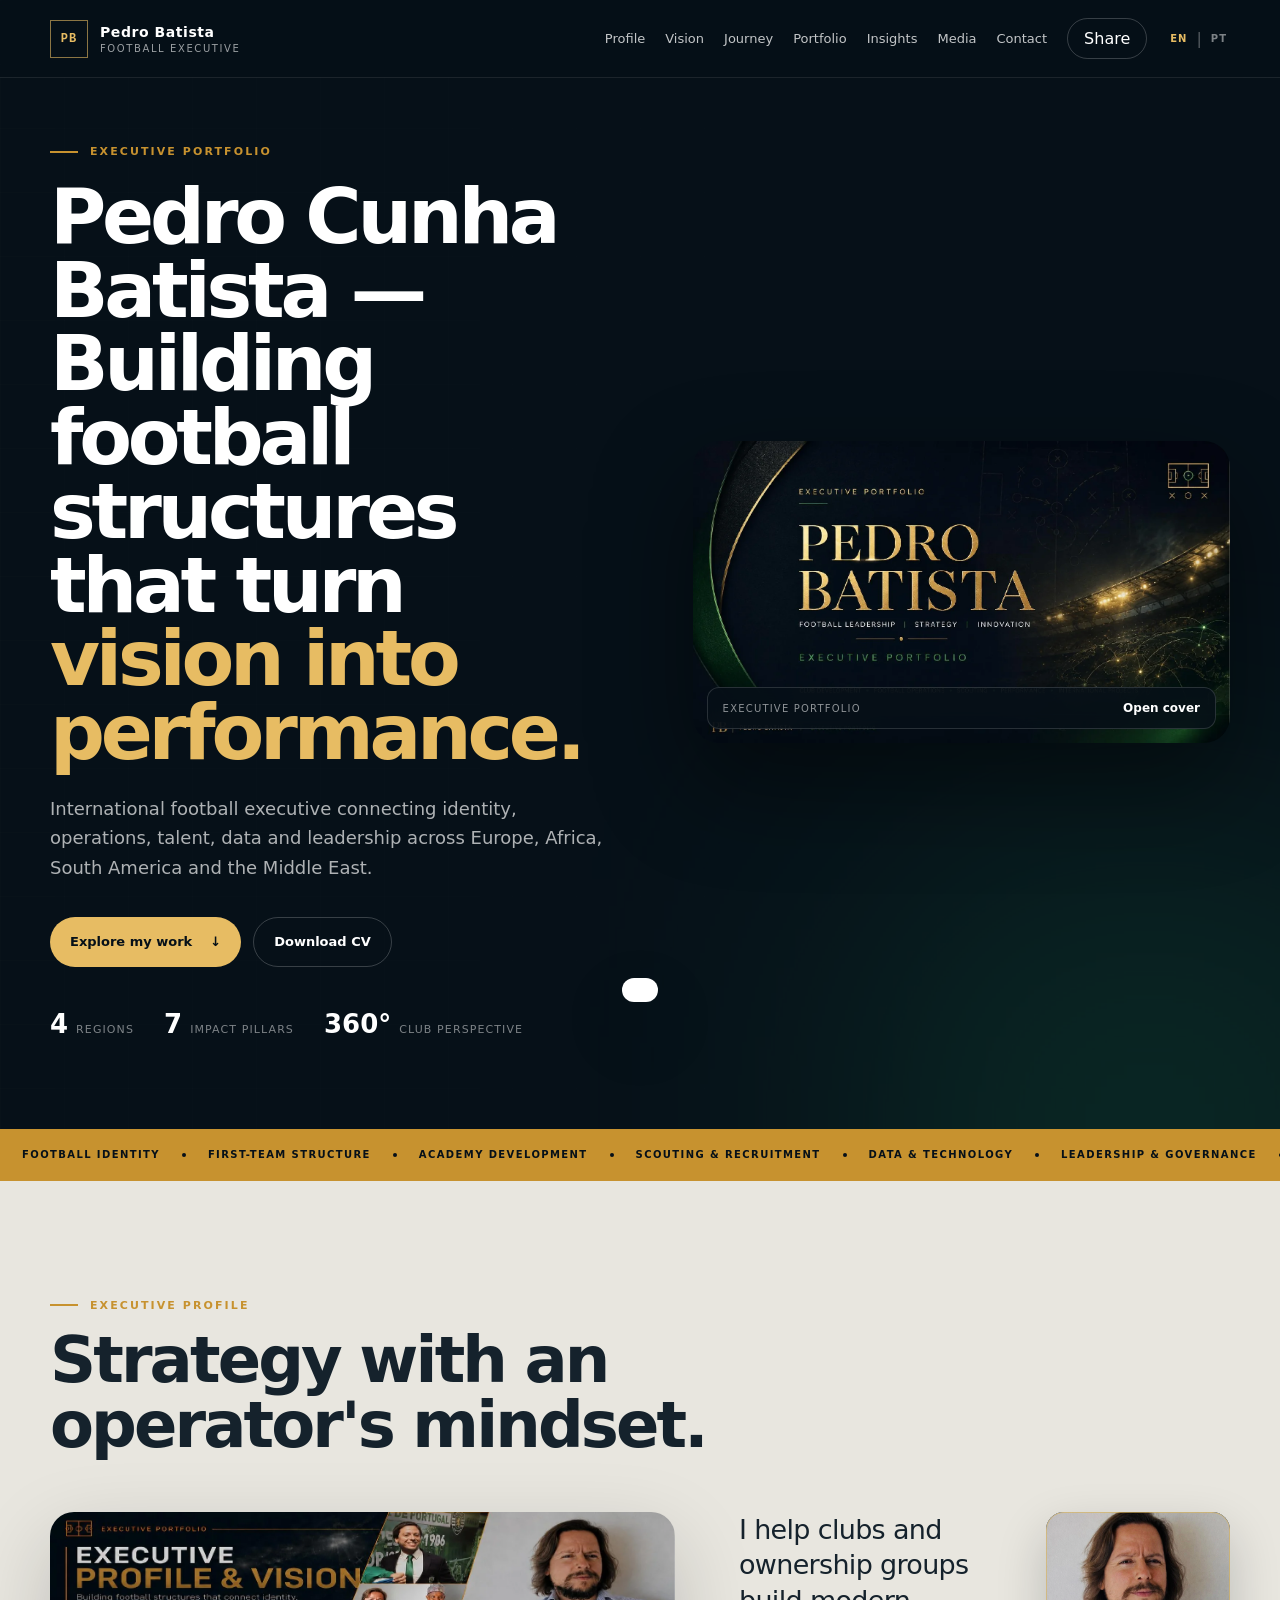
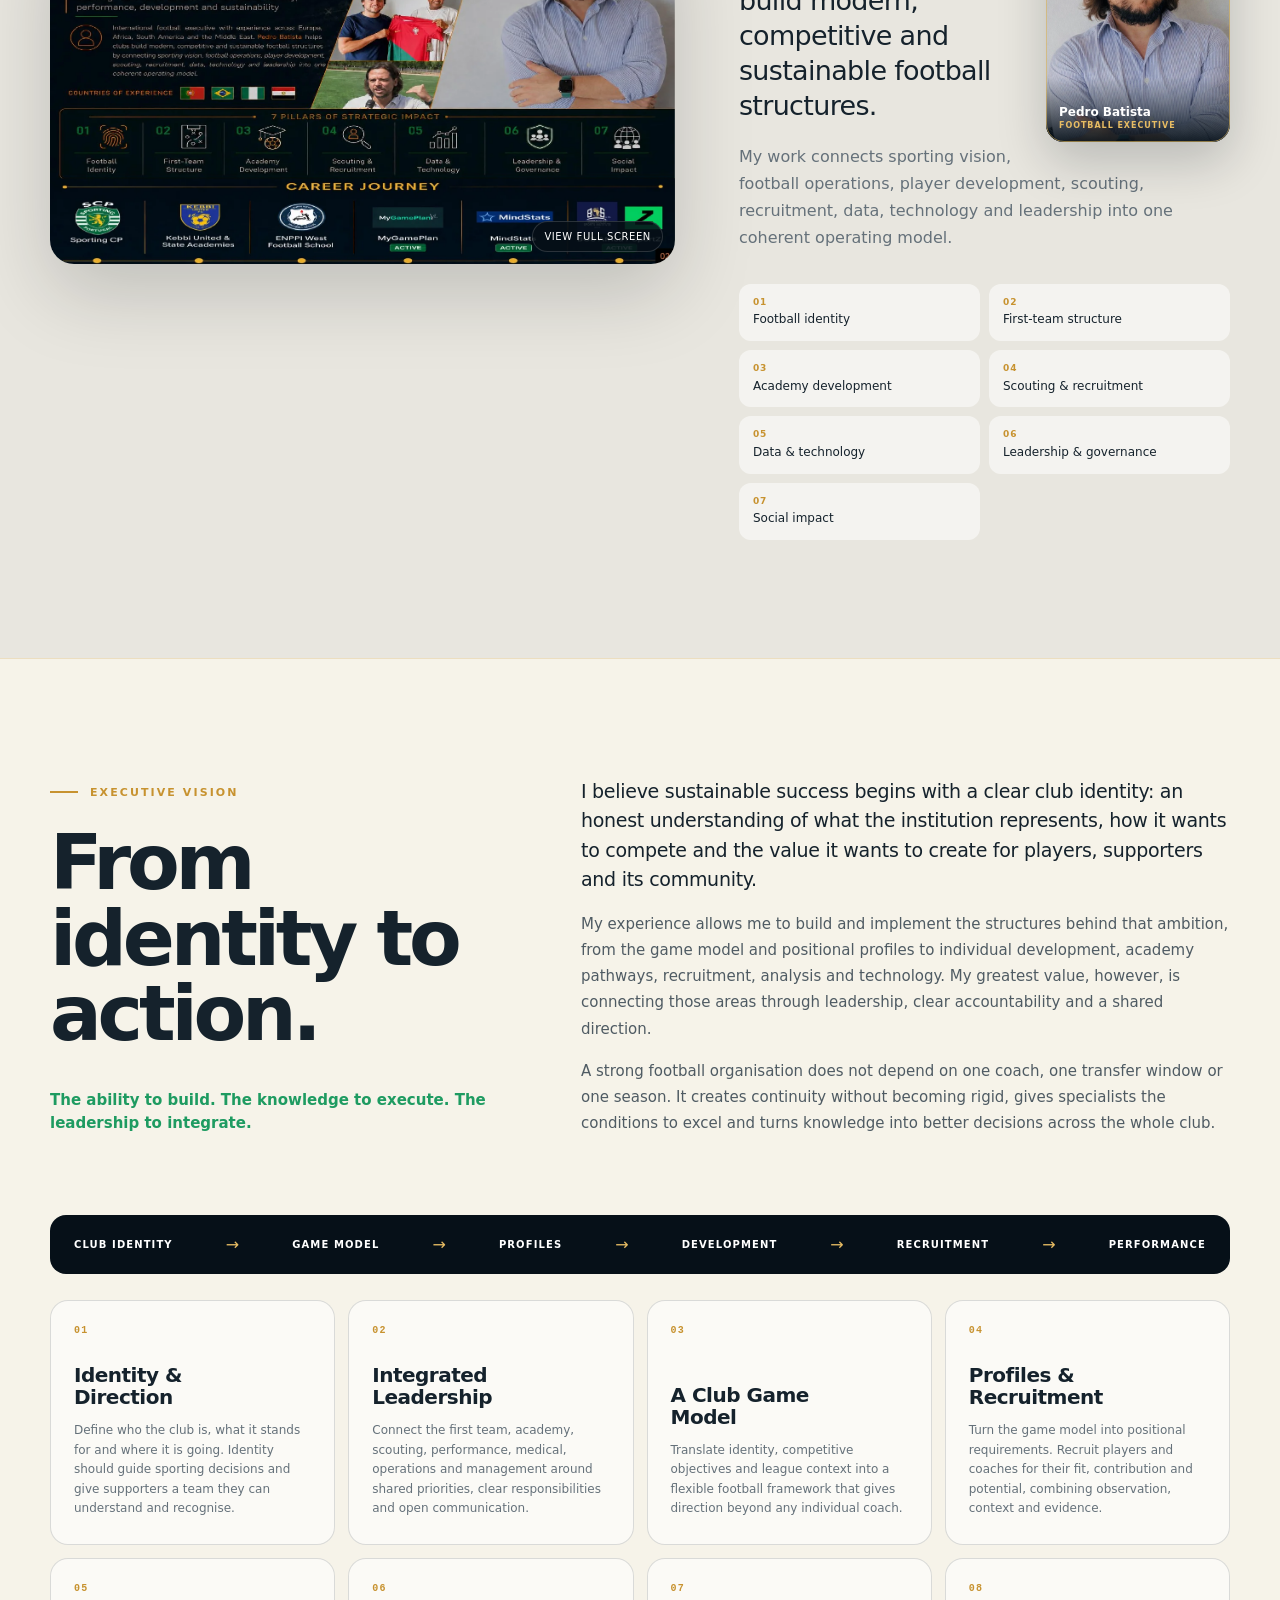
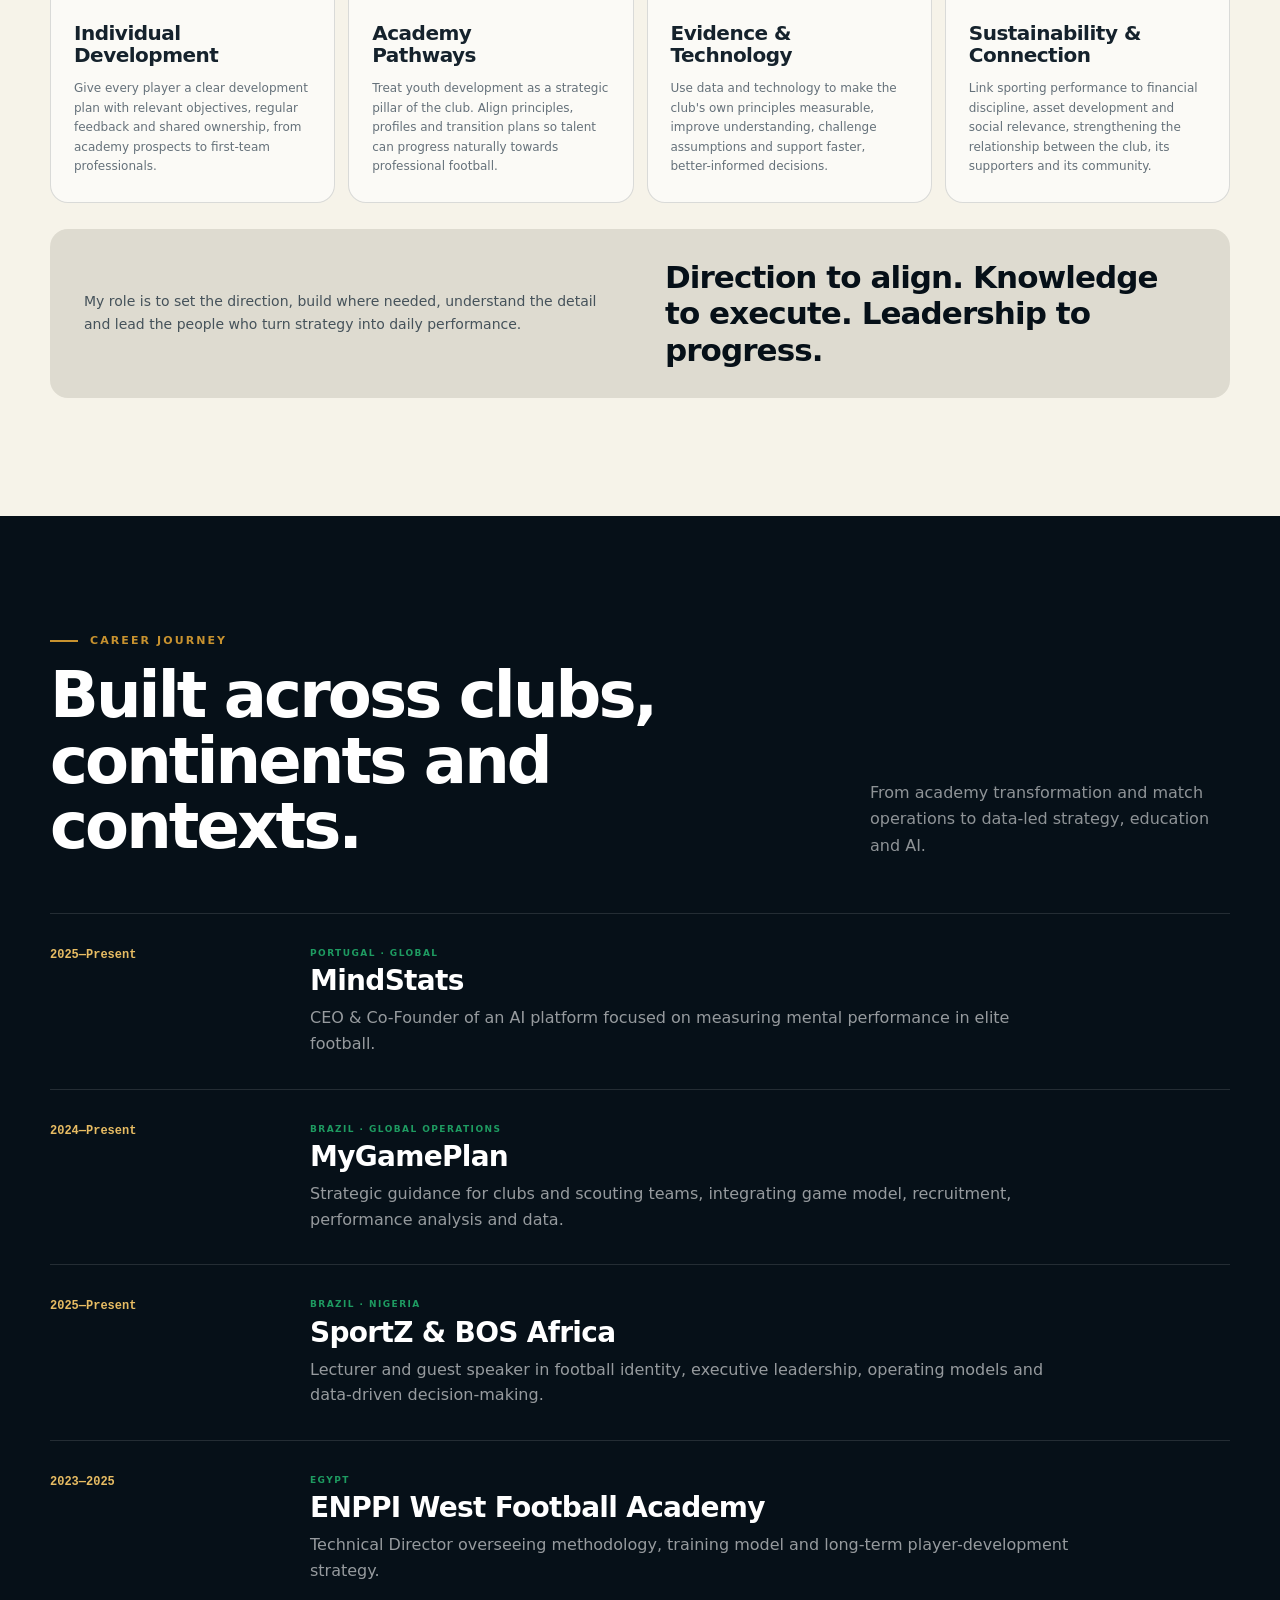
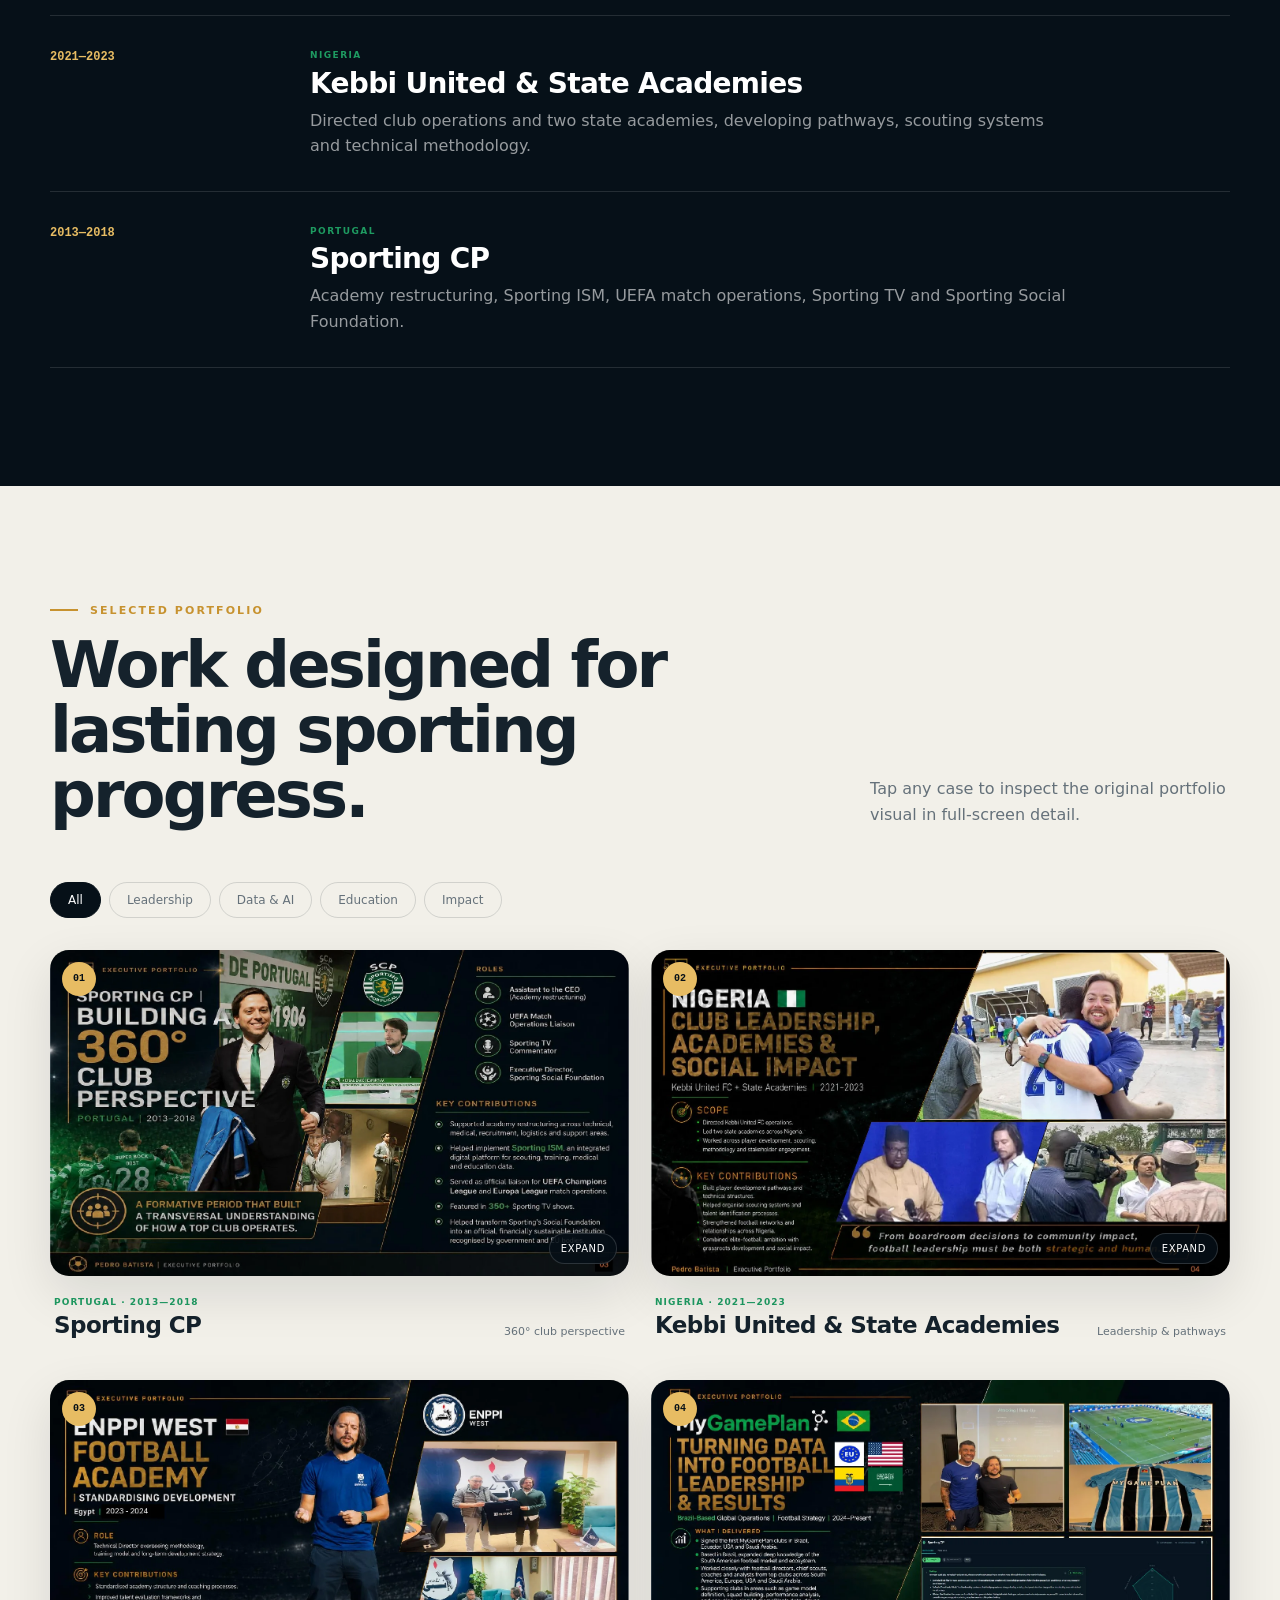
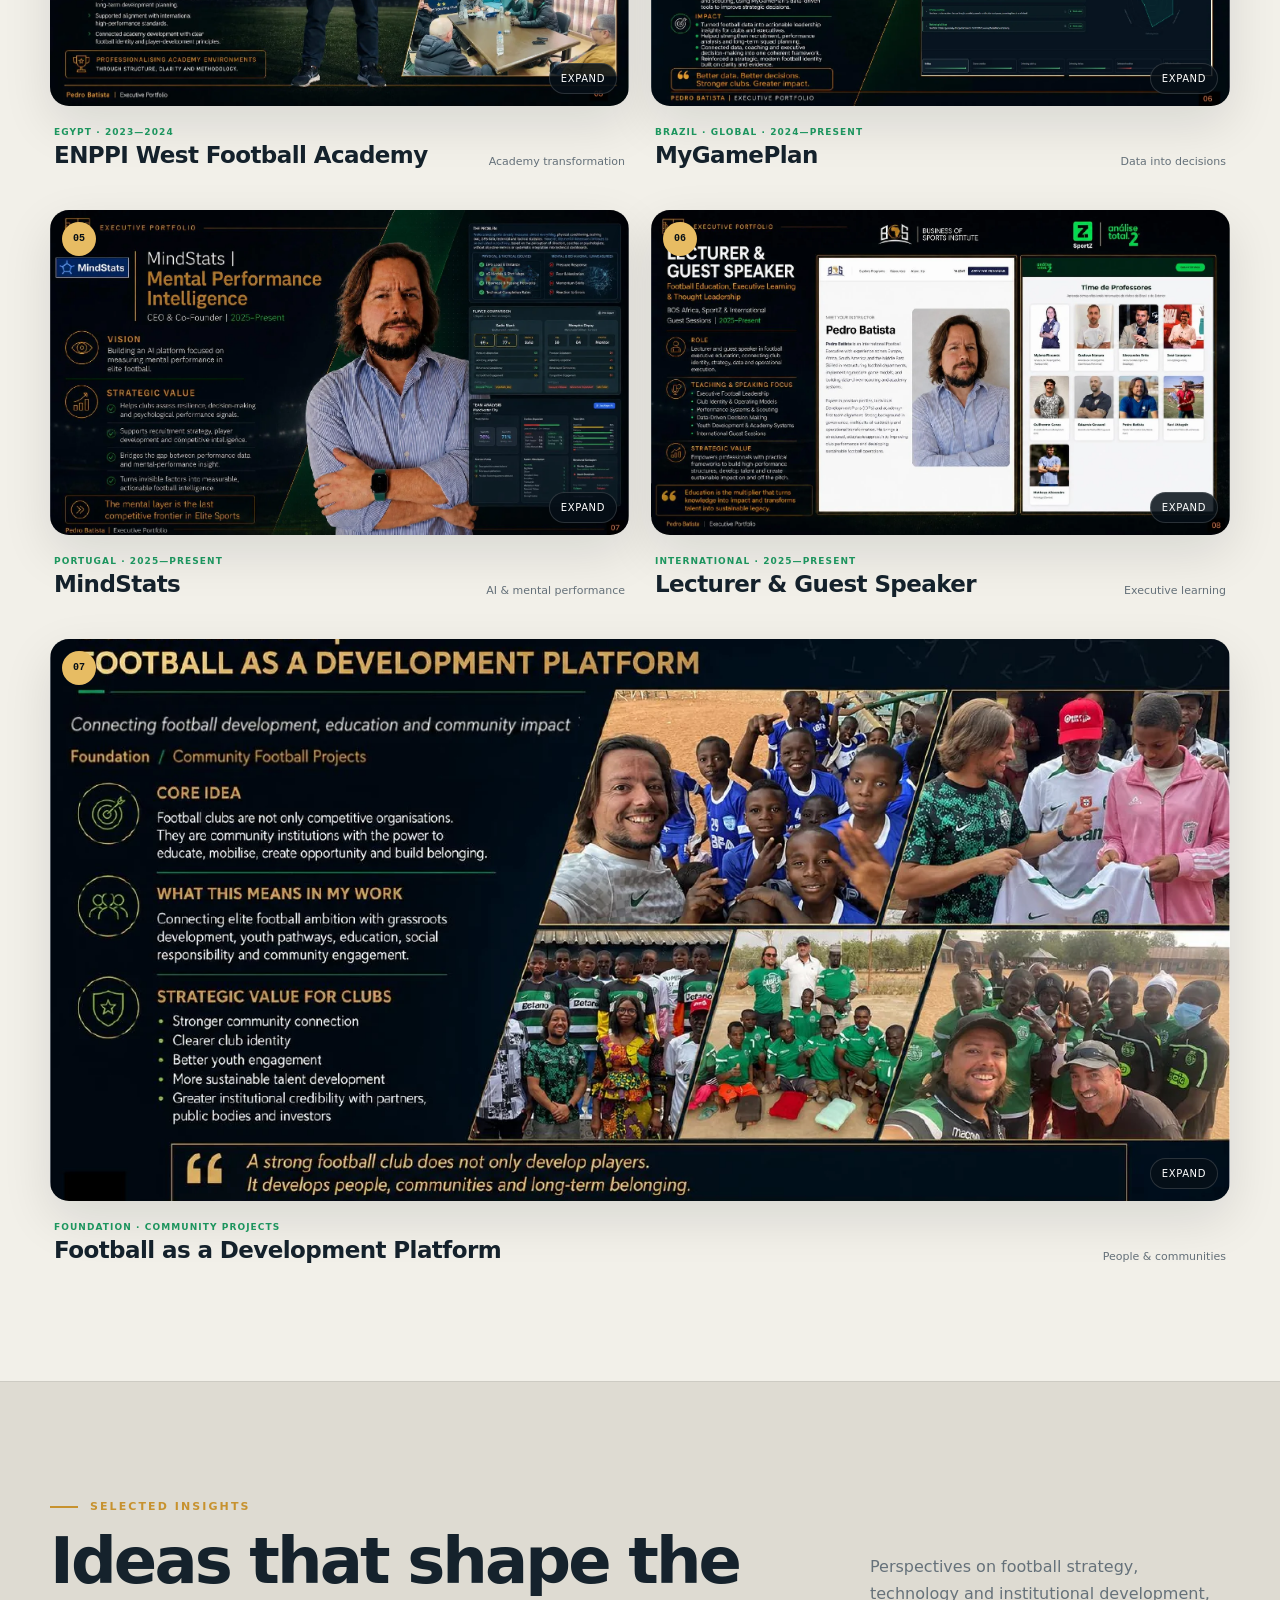
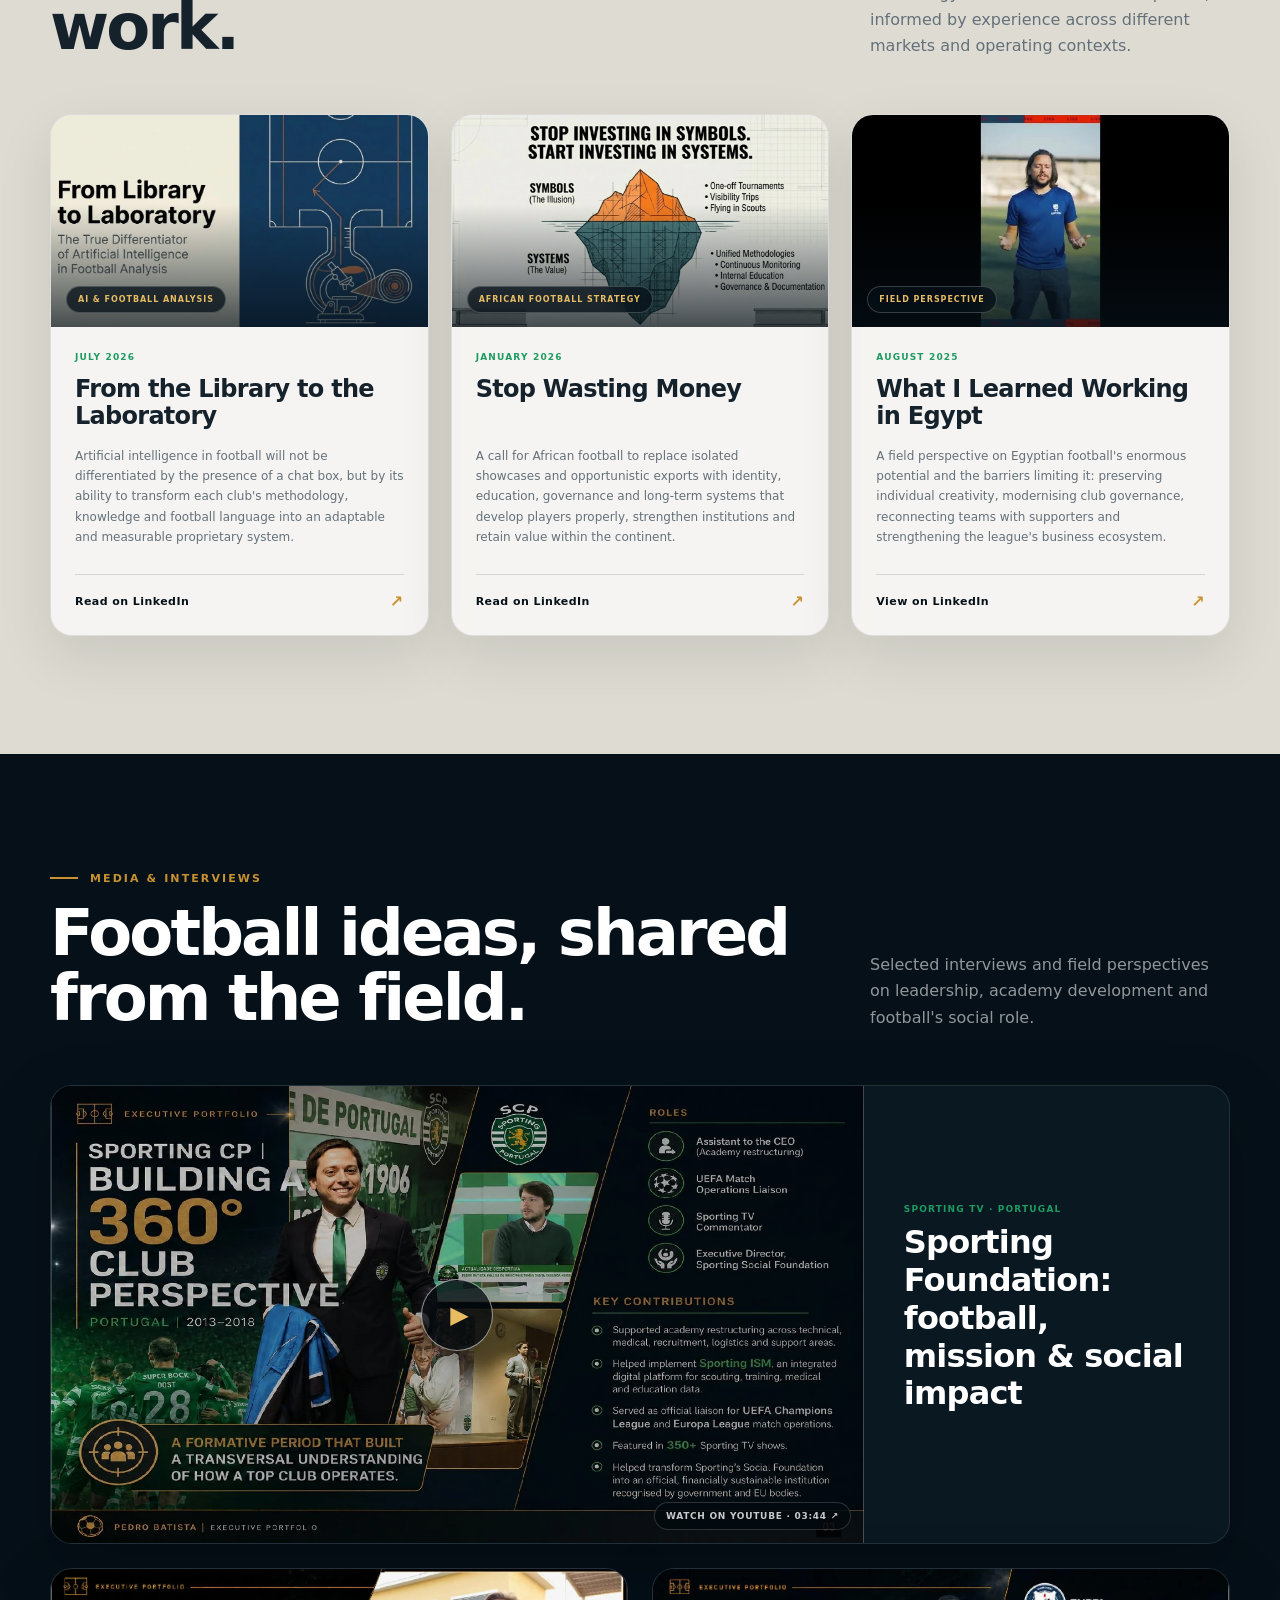
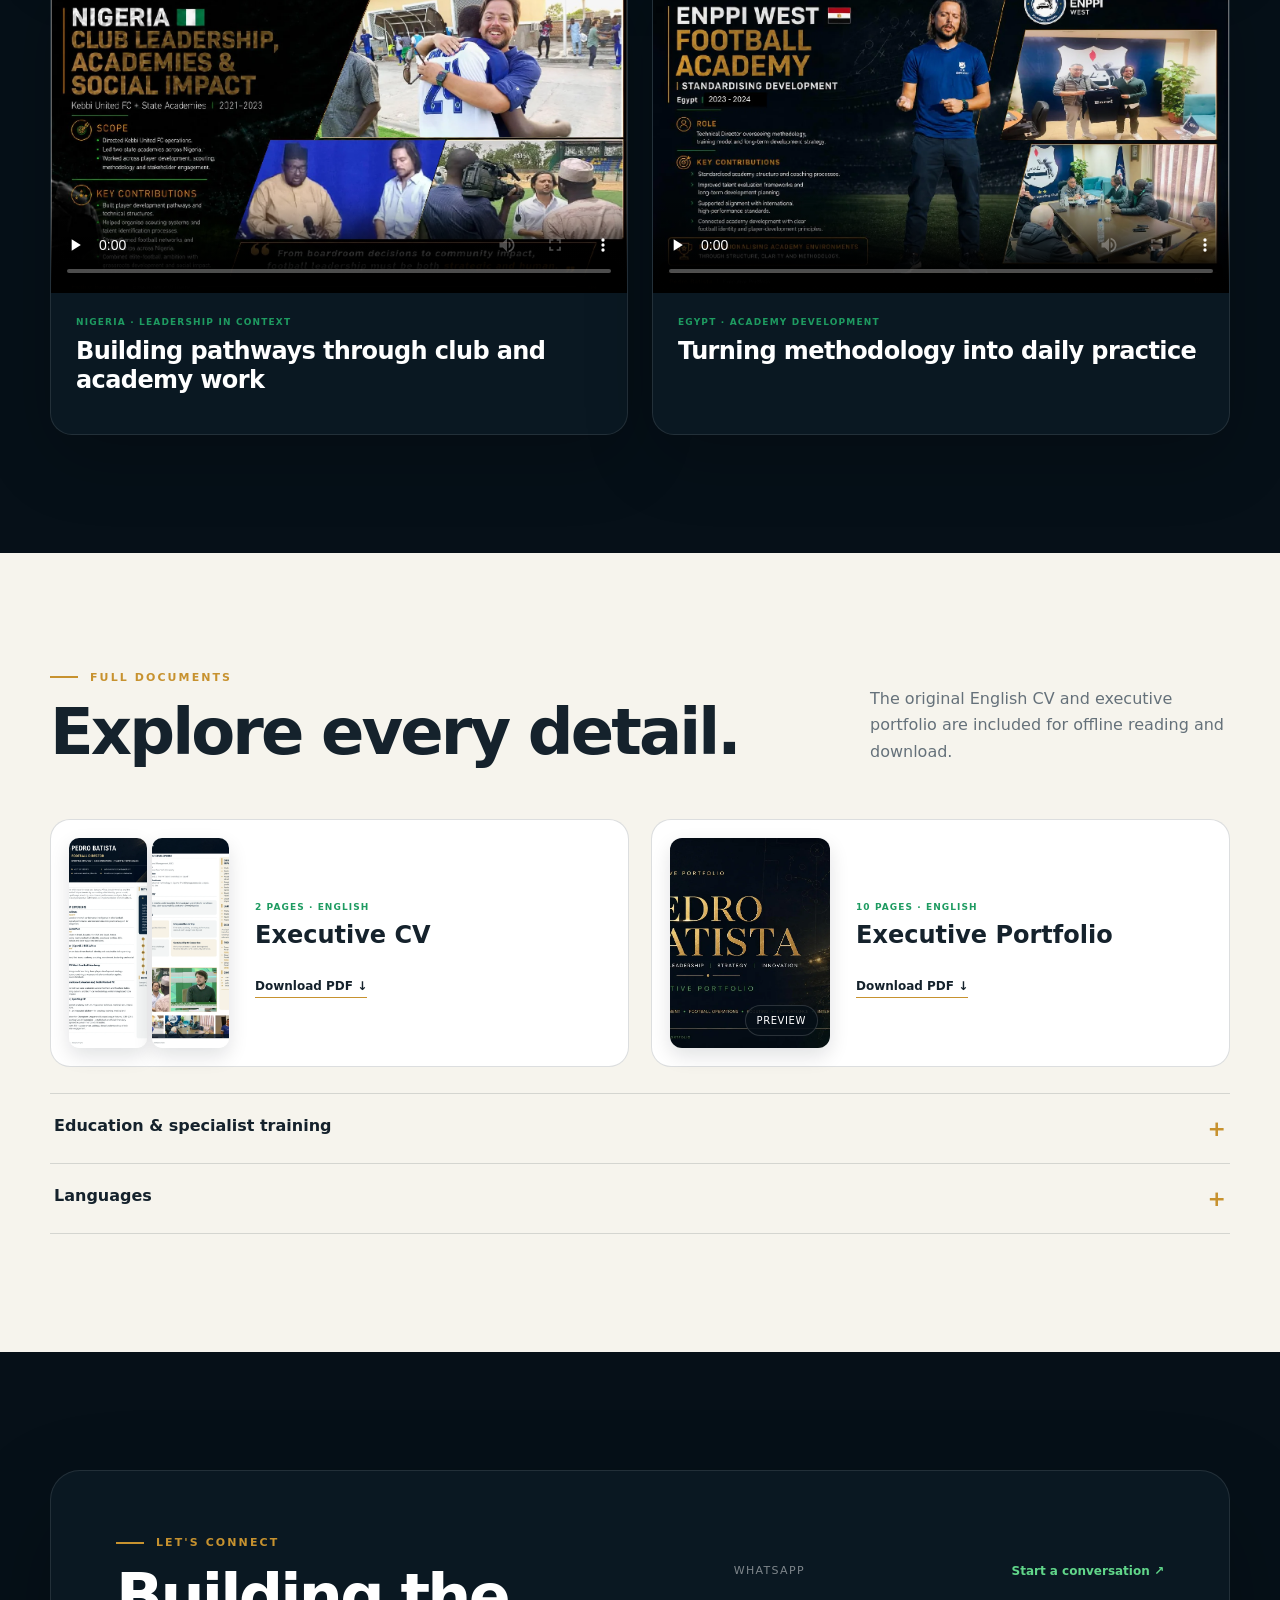
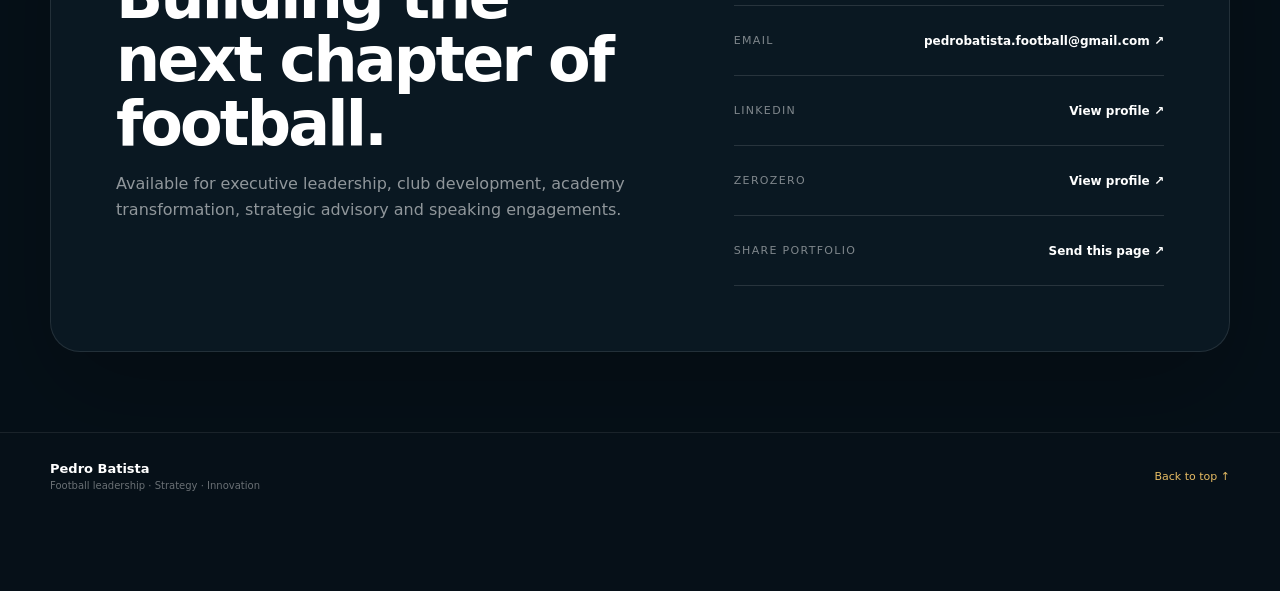
==== index.html @ e69590ab "Optimize personal SEO for Pedro Cunha Batista" ====
<!doctype html>
<html lang="en">
<head>
  <meta charset="utf-8">
  <meta name="viewport" content="width=device-width, initial-scale=1, viewport-fit=cover">
  <meta name="theme-color" content="#061018">
  <meta name="description" content="Pedro Cunha Batista is an international football executive with experience across Europe, Africa and South America in club management, football operations, recruitment, talent development and technology.">
  <meta property="og:type" content="website">
  <meta property="og:url" content="https://pedrocunhabatista.github.io/">
  <meta property="og:title" content="Pedro Cunha Batista | Football Executive &amp; Director of Football">
  <meta property="og:description" content="Pedro Cunha Batista is an international football executive with experience across Europe, Africa and South America in club management, football operations, recruitment, talent development and technology.">
  <meta property="og:image" content="https://pedrocunhabatista.github.io/assets/images/og-image.jpg">
  <meta name="twitter:card" content="summary_large_image">
  <meta name="twitter:title" content="Pedro Cunha Batista | Football Executive &amp; Director of Football">
  <meta name="twitter:description" content="Pedro Cunha Batista is an international football executive with experience across Europe, Africa and South America in club management, football operations, recruitment, talent development and technology.">
  <meta name="twitter:image" content="https://pedrocunhabatista.github.io/assets/images/og-image.jpg">
  <title>Pedro Cunha Batista | Football Executive &amp; Director of Football</title>
  <link rel="canonical" href="https://pedrocunhabatista.github.io/">
  <script type="application/ld+json">
    {
      "@context": "https://schema.org",
      "@type": "Person",
      "name": "Pedro Cunha Batista",
      "alternateName": "Pedro Batista",
      "url": "https://pedrocunhabatista.github.io/",
      "jobTitle": "Football Executive",
      "description": "International football executive specialising in football leadership, club strategy, academy development, scouting, recruitment, data and innovation.",
      "email": "mailto:pedrobatista.football@gmail.com",
      "sameAs": [
        "https://www.linkedin.com/in/pedrocunhabatista/",
        "https://www.zerozero.pt/director.php?id=7320"
      ]
    }
  </script>
  <link rel="manifest" href="manifest.webmanifest">
  <link rel="icon" href="assets/images/icon.svg" type="image/svg+xml">
  <link rel="stylesheet" href="styles.css?v=7">
</head>
<body>
  <a class="skip-link" href="#main">Skip to content</a>

  <header class="site-header" id="top">
    <div class="shell header-inner">
      <a class="brand" href="#home" aria-label="Pedro Batista, home">
        <span class="brand-mark" aria-hidden="true">PB</span>
        <span><strong>Pedro Batista</strong><small>Football Executive</small></span>
      </a>
      <div class="header-actions">
        <nav class="site-nav" id="site-nav" aria-label="Main navigation">
          <a href="#profile">Profile</a>
          <a href="#vision">Vision</a>
          <a href="#journey">Journey</a>
          <a href="#work">Portfolio</a>
          <a href="#insights">Insights</a>
          <a href="#media">Media</a>
          <a href="#contact">Contact</a>
          <button class="share-small" type="button" data-share>Share</button>
        </nav>
        <div class="language-switcher" role="group" aria-label="Choose language">
          <button type="button" data-language="en" aria-pressed="true">EN</button>
          <span aria-hidden="true">|</span>
          <button type="button" data-language="pt" aria-pressed="false">PT</button>
        </div>
        <button class="menu-toggle" type="button" aria-expanded="false" aria-controls="site-nav" aria-label="Open menu">
          <span></span><span></span>
        </button>
      </div>
    </div>
  </header>

  <main id="main">
    <section class="hero" id="home">
      <div class="hero-grid shell">
        <div class="hero-copy reveal">
          <p class="eyebrow"><span></span> Executive portfolio</p>
          <h1>Pedro Cunha Batista — Building football structures that turn <em>vision into performance.</em></h1>
          <p class="hero-lede">International football executive connecting identity, operations, talent, data and leadership across Europe, Africa, South America and the Middle East.</p>
          <div class="hero-actions">
            <a class="button button-primary" href="#work">Explore my work <span aria-hidden="true">↓</span></a>
            <a class="button button-ghost" href="assets/documents/Pedro-Batista-Executive-CV-ENG.pdf" download>Download CV</a>
          </div>
          <dl class="hero-metrics" aria-label="Career snapshot">
            <div><dt>4</dt><dd>Regions</dd></div>
            <div><dt>7</dt><dd>Impact pillars</dd></div>
            <div><dt>360°</dt><dd>Club perspective</dd></div>
          </dl>
        </div>

        <button class="hero-visual image-button reveal" type="button" data-lightbox="assets/slides/slide-01.webp" data-caption="Pedro Batista — Executive Portfolio">
          <img src="assets/slides/slide-01.webp" alt="Cover of Pedro Batista's executive football portfolio" width="1467" height="825" fetchpriority="high">
          <span class="visual-label"><span>Executive Portfolio</span><strong>Open cover</strong></span>
        </button>
      </div>
      <div class="hero-glow" aria-hidden="true"></div>
    </section>

    <section class="ticker" aria-label="Areas of expertise">
      <div class="ticker-track">
        <span>Football identity</span><i></i><span>First-team structure</span><i></i><span>Academy development</span><i></i><span>Scouting & recruitment</span><i></i><span>Data & technology</span><i></i><span>Leadership & governance</span><i></i><span>Social impact</span>
      </div>
    </section>

    <section class="section profile-section" id="profile">
      <div class="shell">
        <div class="section-heading reveal">
          <p class="eyebrow"><span></span> Executive profile</p>
          <h2>Strategy with an operator's mindset.</h2>
        </div>
        <div class="profile-grid">
          <button class="profile-visual image-button reveal" type="button" data-lightbox="assets/slides/slide-02.webp" data-caption="Executive Profile & Vision">
            <img src="assets/slides/slide-02.webp" alt="Executive profile, strategic pillars and career journey" width="1467" height="825" loading="lazy">
            <span class="zoom-cue" aria-hidden="true">View full screen</span>
          </button>
          <div class="profile-copy reveal">
            <figure class="executive-portrait">
              <img src="assets/images/pedro-batista-original.webp" alt="Pedro Batista, international football executive" width="1024" height="1536" loading="lazy">
              <figcaption><strong>Pedro Batista</strong><span>Football Executive</span></figcaption>
            </figure>
            <p class="lead">I help clubs and ownership groups build modern, competitive and sustainable football structures.</p>
            <p>My work connects sporting vision, football operations, player development, scouting, recruitment, data, technology and leadership into one coherent operating model.</p>
            <div class="pillars" aria-label="Seven pillars of strategic impact">
              <span><b>01</b> Football identity</span>
              <span><b>02</b> First-team structure</span>
              <span><b>03</b> Academy development</span>
              <span><b>04</b> Scouting & recruitment</span>
              <span><b>05</b> Data & technology</span>
              <span><b>06</b> Leadership & governance</span>
              <span><b>07</b> Social impact</span>
            </div>
          </div>
        </div>
      </div>
    </section>

    <section class="section vision-section" id="vision">
      <div class="shell">
        <div class="vision-intro reveal">
          <p class="eyebrow"><span></span> Executive vision</p>
          <h2>From identity to action.</h2>
          <p class="vision-positioning">The ability to build. The knowledge to execute. The leadership to integrate.</p>
          <div class="vision-manifesto">
            <p>I believe sustainable success begins with a clear club identity: an honest understanding of what the institution represents, how it wants to compete and the value it wants to create for players, supporters and its community.</p>
            <p>My experience allows me to build and implement the structures behind that ambition, from the game model and positional profiles to individual development, academy pathways, recruitment, analysis and technology. My greatest value, however, is connecting those areas through leadership, clear accountability and a shared direction.</p>
            <p>A strong football organisation does not depend on one coach, one transfer window or one season. It creates continuity without becoming rigid, gives specialists the conditions to excel and turns knowledge into better decisions across the whole club.</p>
          </div>
        </div>

        <div class="vision-flow reveal" aria-label="From club identity to sustainable performance">
          <span>Club identity</span><i aria-hidden="true">→</i><span>Game model</span><i aria-hidden="true">→</i><span>Profiles</span><i aria-hidden="true">→</i><span>Development</span><i aria-hidden="true">→</i><span>Recruitment</span><i aria-hidden="true">→</i><span>Performance</span>
        </div>

        <div class="vision-pillars">
          <article class="vision-card reveal"><b>01</b><h3>Identity &amp; Direction</h3><p>Define who the club is, what it stands for and where it is going. Identity should guide sporting decisions and give supporters a team they can understand and recognise.</p></article>
          <article class="vision-card reveal"><b>02</b><h3>Integrated Leadership</h3><p>Connect the first team, academy, scouting, performance, medical, operations and management around shared priorities, clear responsibilities and open communication.</p></article>
          <article class="vision-card reveal"><b>03</b><h3>A Club Game Model</h3><p>Translate identity, competitive objectives and league context into a flexible football framework that gives direction beyond any individual coach.</p></article>
          <article class="vision-card reveal"><b>04</b><h3>Profiles &amp; Recruitment</h3><p>Turn the game model into positional requirements. Recruit players and coaches for their fit, contribution and potential, combining observation, context and evidence.</p></article>
          <article class="vision-card reveal"><b>05</b><h3>Individual Development</h3><p>Give every player a clear development plan with relevant objectives, regular feedback and shared ownership, from academy prospects to first-team professionals.</p></article>
          <article class="vision-card reveal"><b>06</b><h3>Academy Pathways</h3><p>Treat youth development as a strategic pillar of the club. Align principles, profiles and transition plans so talent can progress naturally towards professional football.</p></article>
          <article class="vision-card reveal"><b>07</b><h3>Evidence &amp; Technology</h3><p>Use data and technology to make the club's own principles measurable, improve understanding, challenge assumptions and support faster, better-informed decisions.</p></article>
          <article class="vision-card reveal"><b>08</b><h3>Sustainability &amp; Connection</h3><p>Link sporting performance to financial discipline, asset development and social relevance, strengthening the relationship between the club, its supporters and its community.</p></article>
        </div>

        <div class="vision-closing reveal">
          <p>My role is to set the direction, build where needed, understand the detail and lead the people who turn strategy into daily performance.</p>
          <strong>Direction to align. Knowledge to execute. Leadership to progress.</strong>
        </div>
      </div>
    </section>

    <section class="section journey-section" id="journey">
      <div class="shell">
        <div class="section-heading split-heading reveal">
          <div>
            <p class="eyebrow"><span></span> Career journey</p>
            <h2>Built across clubs, continents and contexts.</h2>
          </div>
          <p>From academy transformation and match operations to data-led strategy, education and AI.</p>
        </div>
        <div class="timeline">
          <article class="timeline-item reveal">
            <div class="timeline-date">2025—Present</div>
            <div><p class="timeline-kicker">Portugal · Global</p><h3>MindStats</h3><p>CEO & Co-Founder of an AI platform focused on measuring mental performance in elite football.</p></div>
          </article>
          <article class="timeline-item reveal">
            <div class="timeline-date">2024—Present</div>
            <div><p class="timeline-kicker">Brazil · Global operations</p><h3>MyGamePlan</h3><p>Strategic guidance for clubs and scouting teams, integrating game model, recruitment, performance analysis and data.</p></div>
          </article>
          <article class="timeline-item reveal">
            <div class="timeline-date">2025—Present</div>
            <div><p class="timeline-kicker">Brazil · Nigeria</p><h3>SportZ & BOS Africa</h3><p>Lecturer and guest speaker in football identity, executive leadership, operating models and data-driven decision-making.</p></div>
          </article>
          <article class="timeline-item reveal">
            <div class="timeline-date">2023—2025</div>
            <div><p class="timeline-kicker">Egypt</p><h3>ENPPI West Football Academy</h3><p>Technical Director overseeing methodology, training model and long-term player-development strategy.</p></div>
          </article>
          <article class="timeline-item reveal">
            <div class="timeline-date">2021—2023</div>
            <div><p class="timeline-kicker">Nigeria</p><h3>Kebbi United & State Academies</h3><p>Directed club operations and two state academies, developing pathways, scouting systems and technical methodology.</p></div>
          </article>
          <article class="timeline-item reveal">
            <div class="timeline-date">2013—2018</div>
            <div><p class="timeline-kicker">Portugal</p><h3>Sporting CP</h3><p>Academy restructuring, Sporting ISM, UEFA match operations, Sporting TV and Sporting Social Foundation.</p></div>
          </article>
        </div>
      </div>
    </section>

    <section class="section work-section" id="work">
      <div class="shell">
        <div class="section-heading split-heading reveal">
          <div>
            <p class="eyebrow"><span></span> Selected portfolio</p>
            <h2>Work designed for lasting sporting progress.</h2>
          </div>
          <p>Tap any case to inspect the original portfolio visual in full-screen detail.</p>
        </div>

        <div class="filters reveal" role="group" aria-label="Filter projects">
          <button class="filter is-active" type="button" data-filter="all" aria-pressed="true">All</button>
          <button class="filter" type="button" data-filter="leadership" aria-pressed="false">Leadership</button>
          <button class="filter" type="button" data-filter="data" aria-pressed="false">Data & AI</button>
          <button class="filter" type="button" data-filter="education" aria-pressed="false">Education</button>
          <button class="filter" type="button" data-filter="impact" aria-pressed="false">Impact</button>
        </div>

        <div class="project-grid">
          <article class="project-card reveal" data-category="leadership">
            <button class="project-image image-button" type="button" data-lightbox="assets/slides/slide-03.webp" data-caption="Sporting CP — Building a 360° Club Perspective">
              <img src="assets/slides/slide-03.webp" alt="Sporting CP case study with Pedro Batista's roles and contributions" width="1467" height="825" loading="lazy">
              <span class="project-number">01</span><span class="zoom-cue" aria-hidden="true">Expand</span>
            </button>
            <div class="project-copy"><div><p>Portugal · 2013—2018</p><h3>Sporting CP</h3></div><span>360° club perspective</span></div>
          </article>

          <article class="project-card reveal" data-category="leadership impact">
            <button class="project-image image-button" type="button" data-lightbox="assets/slides/slide-04.webp" data-caption="Nigeria — Club Leadership, Academies & Social Impact">
              <img src="assets/slides/slide-04.webp" alt="Nigeria club leadership, academies and social impact case study" width="1467" height="825" loading="lazy">
              <span class="project-number">02</span><span class="zoom-cue" aria-hidden="true">Expand</span>
            </button>
            <div class="project-copy"><div><p>Nigeria · 2021—2023</p><h3>Kebbi United & State Academies</h3></div><span>Leadership & pathways</span></div>
          </article>

          <article class="project-card reveal" data-category="leadership education">
            <button class="project-image image-button" type="button" data-lightbox="assets/slides/slide-05.webp" data-caption="ENPPI West Football Academy — Standardising Development">
              <img src="assets/slides/slide-05.webp" alt="ENPPI West Football Academy development case study" width="1467" height="825" loading="lazy">
              <span class="project-number">03</span><span class="zoom-cue" aria-hidden="true">Expand</span>
            </button>
            <div class="project-copy"><div><p>Egypt · 2023—2024</p><h3>ENPPI West Football Academy</h3></div><span>Academy transformation</span></div>
          </article>

          <article class="project-card reveal" data-category="data leadership">
            <button class="project-image image-button" type="button" data-lightbox="assets/slides/slide-06.webp" data-caption="MyGamePlan — Turning Data into Football Leadership & Results">
              <img src="assets/slides/slide-06.webp" alt="MyGamePlan global football strategy and data case study" width="1467" height="825" loading="lazy">
              <span class="project-number">04</span><span class="zoom-cue" aria-hidden="true">Expand</span>
            </button>
            <div class="project-copy"><div><p>Brazil · Global · 2024—Present</p><h3>MyGamePlan</h3></div><span>Data into decisions</span></div>
          </article>

          <article class="project-card reveal" data-category="data">
            <button class="project-image image-button" type="button" data-lightbox="assets/slides/slide-07.webp" data-caption="MindStats — Mental Performance Intelligence">
              <img src="assets/slides/slide-07.webp" alt="MindStats AI mental performance intelligence concept" width="1467" height="825" loading="lazy">
              <span class="project-number">05</span><span class="zoom-cue" aria-hidden="true">Expand</span>
            </button>
            <div class="project-copy"><div><p>Portugal · 2025—Present</p><h3>MindStats</h3></div><span>AI & mental performance</span></div>
          </article>

          <article class="project-card reveal" data-category="education leadership">
            <button class="project-image image-button" type="button" data-lightbox="assets/slides/slide-08.webp" data-caption="Lecturer & Guest Speaker — Football Education and Executive Learning">
              <img src="assets/slides/slide-08.webp" alt="Lecturer and guest speaker portfolio with BOS Africa and SportZ" width="1467" height="825" loading="lazy">
              <span class="project-number">06</span><span class="zoom-cue" aria-hidden="true">Expand</span>
            </button>
            <div class="project-copy"><div><p>International · 2025—Present</p><h3>Lecturer & Guest Speaker</h3></div><span>Executive learning</span></div>
          </article>

          <article class="project-card project-card-wide reveal" data-category="impact">
            <button class="project-image image-button" type="button" data-lightbox="assets/slides/slide-09.webp" data-caption="Social Impact — Football as a Development Platform">
              <img src="assets/slides/slide-09.webp" alt="Football social impact and community development projects" width="1467" height="825" loading="lazy">
              <span class="project-number">07</span><span class="zoom-cue" aria-hidden="true">Expand</span>
            </button>
            <div class="project-copy"><div><p>Foundation · Community projects</p><h3>Football as a Development Platform</h3></div><span>People & communities</span></div>
          </article>
        </div>
      </div>
    </section>

    <section class="section insights-section" id="insights">
      <div class="shell">
        <div class="section-heading split-heading reveal">
          <div>
            <p class="eyebrow"><span></span> Selected insights</p>
            <h2>Ideas that shape the work.</h2>
          </div>
          <p>Perspectives on football strategy, technology and institutional development, informed by experience across different markets and operating contexts.</p>
        </div>

        <div class="insights-grid">
          <article class="insight-card reveal">
            <a href="https://www.linkedin.com/pulse/from-library-laboratory-what-really-differentiate-ai-football-pedro-ga05e/" target="_blank" rel="noopener" aria-label="Read From the Library to the Laboratory on LinkedIn">
              <div class="insight-image">
                <img src="assets/images/insights/ai-football-analysis.webp?v=2" alt="Original cover of From the Library to the Laboratory" width="1064" height="599" loading="lazy">
                <span>AI &amp; Football Analysis</span>
              </div>
              <div class="insight-copy">
                <p>July 2026</p>
                <h3>From the Library to the Laboratory</h3>
                <div>Artificial intelligence in football will not be differentiated by the presence of a chat box, but by its ability to transform each club's methodology, knowledge and football language into an adaptable and measurable proprietary system.</div>
                <strong>Read on LinkedIn <span aria-hidden="true">↗</span></strong>
              </div>
            </a>
          </article>

          <article class="insight-card reveal">
            <a href="https://www.linkedin.com/pulse/stop-wasting-money-why-african-football-must-break-free-pedro-batista-qpote/" target="_blank" rel="noopener" aria-label="Read Stop Wasting Money on LinkedIn">
              <div class="insight-image">
                <img src="assets/images/insights/african-football-systems.webp?v=2" alt="Original cover illustrating the shift from symbolic actions to football systems" width="1232" height="693" loading="lazy">
                <span>African Football Strategy</span>
              </div>
              <div class="insight-copy">
                <p>January 2026</p>
                <h3>Stop Wasting Money</h3>
                <div>A call for African football to replace isolated showcases and opportunistic exports with identity, education, governance and long-term systems that develop players properly, strengthen institutions and retain value within the continent.</div>
                <strong>Read on LinkedIn <span aria-hidden="true">↗</span></strong>
              </div>
            </a>
          </article>

          <article class="insight-card reveal">
            <a href="https://www.linkedin.com/posts/pedrocunhabatista_africanfootball-activity-7357034056586326016-vlFF" target="_blank" rel="noopener" aria-label="View What I Learned Working in Egypt on LinkedIn">
              <div class="insight-image">
                <img src="assets/images/insights/egypt-football-perspective.webp?v=2" alt="Pedro Batista speaking on the pitch in the original LinkedIn video" width="614" height="345" loading="lazy">
                <span>Field Perspective</span>
              </div>
              <div class="insight-copy">
                <p>August 2025</p>
                <h3>What I Learned Working in Egypt</h3>
                <div>A field perspective on Egyptian football's enormous potential and the barriers limiting it: preserving individual creativity, modernising club governance, reconnecting teams with supporters and strengthening the league's business ecosystem.</div>
                <strong>View on LinkedIn <span aria-hidden="true">↗</span></strong>
              </div>
            </a>
          </article>
        </div>
      </div>
    </section>

    <section class="section media-section" id="media">
      <div class="shell">
        <div class="section-heading split-heading reveal">
          <div>
            <p class="eyebrow"><span></span> Media &amp; interviews</p>
            <h2>Football ideas, shared from the field.</h2>
          </div>
          <p>Selected interviews and field perspectives on leadership, academy development and football's social role.</p>
        </div>

        <div class="media-grid">
          <article class="media-card media-card-featured reveal">
            <div class="media-frame media-frame-youtube">
              <a class="youtube-launch" href="https://www.youtube.com/watch?v=NYie2KqqMXQ&amp;t=224s" target="_blank" rel="noopener" aria-label="Watch the Sporting Foundation interview on YouTube from 3 minutes 44 seconds">
                <img src="assets/slides/slide-03.webp" alt="Sporting CP interview and social impact perspective" width="1467" height="825" loading="lazy">
                <span class="play-button" aria-hidden="true">&#9654;</span>
                <span class="video-duration">Watch on YouTube &middot; 03:44 &#8599;</span>
              </a>
            </div>
            <div class="media-copy">
              <p>Sporting TV &middot; Portugal</p>
              <h3>Sporting Foundation: football, mission &amp; social impact</h3>
            </div>
          </article>

          <article class="media-card reveal">
            <div class="media-frame">
              <video controls preload="none" poster="assets/slides/slide-04.webp" playsinline aria-label="Pedro Batista field perspective from Nigeria">
                <source src="assets/media/pedro-batista-nigeria.mp4" type="video/mp4">
                Your browser does not support embedded video.
              </video>
            </div>
            <div class="media-copy">
              <p>Nigeria &middot; Leadership in context</p>
              <h3>Building pathways through club and academy work</h3>
            </div>
          </article>

          <article class="media-card media-card-portrait reveal">
            <div class="media-frame is-portrait">
              <video controls preload="none" poster="assets/slides/slide-05.webp" playsinline aria-label="Pedro Batista academy perspective from Egypt">
                <source src="assets/media/pedro-batista-egypt.mp4" type="video/mp4">
                Your browser does not support embedded video.
              </video>
            </div>
            <div class="media-copy">
              <p>Egypt &middot; Academy development</p>
              <h3>Turning methodology into daily practice</h3>
            </div>
          </article>
        </div>
      </div>
    </section>

    <section class="section documents-section" id="documents">
      <div class="shell">
        <div class="section-heading split-heading reveal">
          <div><p class="eyebrow"><span></span> Full documents</p><h2>Explore every detail.</h2></div>
          <p>The original English CV and executive portfolio are included for offline reading and download.</p>
        </div>
        <div class="document-grid">
          <article class="document-card reveal">
            <div class="document-previews" aria-label="CV page previews">
              <button class="document-preview image-button" type="button" data-lightbox="assets/cv/cv-page-1.webp?v=2" data-caption="Executive CV — Page 1">
                <img src="assets/cv/cv-page-1.webp?v=2" alt="First page of Pedro Batista's executive CV" width="992" height="1404" loading="lazy">
              </button>
              <button class="document-preview image-button" type="button" data-lightbox="assets/cv/cv-page-2.webp?v=2" data-caption="Executive CV — Page 2">
                <img src="assets/cv/cv-page-2.webp?v=2" alt="Second page of Pedro Batista's executive CV" width="992" height="1404" loading="lazy">
              </button>
            </div>
            <div><p>2 pages · English</p><h3>Executive CV</h3><a href="assets/documents/Pedro-Batista-Executive-CV-ENG.pdf" download>Download PDF <span aria-hidden="true">↓</span></a></div>
          </article>
          <article class="document-card reveal">
            <button class="document-preview image-button" type="button" data-lightbox="assets/slides/slide-01.webp" data-caption="Executive Portfolio — Cover">
              <img src="assets/slides/slide-01.webp" alt="Cover of Pedro Batista's executive portfolio" width="1467" height="825" loading="lazy">
              <span class="zoom-cue" aria-hidden="true">Preview</span>
            </button>
            <div><p>10 pages · English</p><h3>Executive Portfolio</h3><a href="assets/documents/Pedro-Batista-Executive-Portfolio.pdf" download>Download PDF <span aria-hidden="true">↓</span></a></div>
          </article>
        </div>

        <div class="credentials reveal">
          <details><summary>Education & specialist training <span>+</span></summary><div><p>Economics at ISEG; Team Management at the Portuguese Football Federation; Fundamentals of Global Sports Management at NYU; scouting, football analysis, data science, sports innovation, football business, sports law and FA development courses.</p></div></details>
          <details><summary>Languages <span>+</span></summary><div><p>Portuguese — native · English — fluent · Spanish — working · French — basic</p></div></details>
        </div>
      </div>
    </section>

    <section class="section contact-section" id="contact">
      <div class="shell contact-card reveal">
        <div>
          <p class="eyebrow"><span></span> Let's connect</p>
          <h2>Building the next chapter of football.</h2>
          <p>Available for executive leadership, club development, academy transformation, strategic advisory and speaking engagements.</p>
        </div>
        <div class="contact-actions">
          <a class="contact-link whatsapp" href="https://wa.me/351937588859?text=Hello%20Pedro%2C%20I%20visited%20your%20executive%20portfolio%20and%20would%20like%20to%20connect." target="_blank" rel="noopener"><span>WhatsApp</span><strong>Start a conversation ↗</strong></a>
          <a class="contact-link" href="mailto:pedrobatista.football@gmail.com"><span>Email</span><strong>pedrobatista.football@gmail.com ↗</strong></a>
          <a class="contact-link" href="https://www.linkedin.com/in/pedrocunhabatista/" target="_blank" rel="noopener"><span>LinkedIn</span><strong>View profile ↗</strong></a>
          <a class="contact-link" href="https://www.zerozero.pt/director.php?id=7320" target="_blank" rel="noopener"><span>ZeroZero</span><strong>View profile ↗</strong></a>
          <button class="contact-link share-contact" type="button" data-share><span>Share portfolio</span><strong>Send this page ↗</strong></button>
        </div>
      </div>
    </section>
  </main>

  <footer class="site-footer">
    <div class="shell"><div><strong>Pedro Batista</strong><span>Football leadership · Strategy · Innovation</span></div><a href="#home" data-back-to-top>Back to top ↑</a></div>
  </footer>

  <nav class="mobile-nav" aria-label="Mobile navigation">
    <a href="#home"><span aria-hidden="true">⌂</span>Home</a>
    <a href="#vision"><span aria-hidden="true">◎</span>Vision</a>
    <a href="#work"><span aria-hidden="true">◇</span>Work</a>
    <a href="#contact"><span aria-hidden="true">✦</span>Contact</a>
  </nav>

  <dialog class="lightbox" aria-label="Portfolio image viewer">
    <div class="lightbox-bar">
      <p class="lightbox-caption"></p>
      <div><button type="button" data-zoom-out aria-label="Zoom out">−</button><button type="button" data-zoom-reset aria-label="Reset zoom">100%</button><button type="button" data-zoom-in aria-label="Zoom in">+</button><button class="lightbox-close" type="button" aria-label="Close image">×</button></div>
    </div>
    <div class="lightbox-stage"><img src="" alt=""></div>
  </dialog>

  <div class="toast" role="status" aria-live="polite"></div>
  <script src="translations.js?v=2" defer></script>
  <script src="app.js?v=7" defer></script>
</body>
</html>
---- styles.css ----
:root {
  --ink: #061018;
  --ink-2: #0a1822;
  --paper: #f2f0e9;
  --paper-2: #dfddd5;
  --text: #15222c;
  --muted: #65717a;
  --gold: #c7922f;
  --gold-light: #e7bc63;
  --green: #1e9b61;
  --line: rgba(10, 24, 34, .14);
  --radius: 24px;
  --shadow: 0 28px 80px rgba(2, 10, 15, .18);
}

* { box-sizing: border-box; }
html { scroll-behavior: smooth; scroll-padding-top: 90px; }
body { margin: 0; background: var(--paper); color: var(--text); font-family: Inter, ui-sans-serif, system-ui, -apple-system, BlinkMacSystemFont, "Segoe UI", sans-serif; -webkit-font-smoothing: antialiased; overflow-x: hidden; }
body.menu-open, body.lightbox-open { overflow: hidden; }
button, a { -webkit-tap-highlight-color: transparent; }
button { font: inherit; }
img { display: block; max-width: 100%; height: auto; }
a { color: inherit; }
.shell { width: min(1180px, calc(100% - 40px)); margin-inline: auto; }
.skip-link { position: fixed; left: 16px; top: -100px; z-index: 1000; background: white; color: black; padding: 12px 16px; border-radius: 8px; }
.skip-link:focus { top: 16px; }

.site-header { position: fixed; inset: 0 0 auto; z-index: 50; height: 78px; color: white; background: rgba(6, 16, 24, .72); border-bottom: 1px solid rgba(255,255,255,.09); backdrop-filter: blur(18px); }
.header-inner { height: 100%; display: flex; align-items: center; justify-content: space-between; }
.header-actions { display: flex; align-items: center; gap: 18px; }
.brand { display: inline-flex; align-items: center; gap: 12px; text-decoration: none; }
.brand-mark { width: 38px; height: 38px; display: grid; place-items: center; border: 1px solid rgba(231,188,99,.6); color: var(--gold-light); font: 800 12px/1 ui-monospace, monospace; letter-spacing: .08em; }
.brand strong, .brand small { display: block; }
.brand strong { font-size: 14px; letter-spacing: .04em; }
.brand small { color: rgba(255,255,255,.6); font-size: 10px; text-transform: uppercase; letter-spacing: .16em; margin-top: 3px; }
.site-nav { display: flex; align-items: center; gap: 20px; }
.site-nav a { text-decoration: none; font-size: 13px; color: rgba(255,255,255,.76); transition: color .2s; }
.site-nav a:hover { color: white; }
.share-small { border: 1px solid rgba(255,255,255,.2); background: transparent; color: white; padding: 10px 16px; border-radius: 100px; cursor: pointer; }
.language-switcher { display: inline-flex; align-items: center; gap: 6px; color: rgba(255,255,255,.32); padding-left: 2px; }
.language-switcher button { border: 0; background: transparent; color: rgba(255,255,255,.48); padding: 7px 3px; cursor: pointer; font-size: 10px; font-weight: 850; letter-spacing: .1em; }
.language-switcher button[aria-pressed="true"] { color: var(--gold-light); }
.language-switcher button:focus-visible { outline: 2px solid var(--gold-light); outline-offset: 3px; border-radius: 3px; }
.menu-toggle { display: none; width: 44px; height: 44px; border: 0; background: transparent; position: relative; }
.menu-toggle span { position: absolute; width: 22px; height: 1px; left: 11px; background: white; transition: transform .2s, top .2s; }
.menu-toggle span:first-child { top: 17px; }.menu-toggle span:last-child { top: 25px; }

.hero { min-height: 760px; background: var(--ink); color: white; position: relative; display: grid; align-items: center; padding: 145px 0 90px; overflow: hidden; }
.hero::before { content: ""; position: absolute; inset: 0; opacity: .24; background-image: linear-gradient(rgba(255,255,255,.035) 1px, transparent 1px), linear-gradient(90deg, rgba(255,255,255,.035) 1px, transparent 1px); background-size: 64px 64px; mask-image: linear-gradient(to right, black, transparent 75%); }
.hero-grid { display: grid; grid-template-columns: 1.03fr .97fr; gap: 72px; align-items: center; position: relative; z-index: 2; }
.hero-grid > *, .profile-grid > *, .philosophy-grid > *, .contact-card > * { min-width: 0; }
.hero-copy h1 { margin: 22px 0 24px; max-width: 720px; font-size: clamp(48px, 6vw, 82px); line-height: .96; letter-spacing: -.055em; font-weight: 720; }
.hero-copy h1 em { display: block; color: var(--gold-light); font-style: normal; }
.hero-lede { color: rgba(255,255,255,.68); max-width: 640px; font-size: 18px; line-height: 1.65; }
.eyebrow { display: flex; align-items: center; gap: 12px; margin: 0; color: var(--gold); text-transform: uppercase; letter-spacing: .19em; font-size: 11px; font-weight: 800; }
.eyebrow span { display: inline-block; width: 28px; height: 2px; background: currentColor; }
.hero-actions { display: flex; gap: 12px; margin-top: 34px; flex-wrap: wrap; }
.button { min-height: 50px; display: inline-flex; align-items: center; justify-content: center; gap: 18px; padding: 0 20px; border-radius: 100px; text-decoration: none; font-weight: 750; font-size: 13px; }
.button-primary { background: var(--gold-light); color: var(--ink); }
.button-ghost { border: 1px solid rgba(255,255,255,.2); color: white; }
.hero-metrics { display: flex; gap: 30px; margin: 42px 0 0; }
.hero-metrics div { display: flex; align-items: baseline; gap: 8px; }
.hero-metrics dt { font-size: 26px; font-weight: 800; color: white; }
.hero-metrics dd { margin: 0; font-size: 11px; color: rgba(255,255,255,.48); text-transform: uppercase; letter-spacing: .1em; }
.hero-visual { position: relative; border-radius: 26px; overflow: hidden; box-shadow: 0 40px 100px rgba(0,0,0,.45); border: 1px solid rgba(231,188,99,.28); transform: rotate(1.4deg); }
.hero-visual img { aspect-ratio: 16/9; object-fit: cover; }
.visual-label { position: absolute; inset: auto 14px 14px; display: flex; justify-content: space-between; align-items: center; text-align: left; padding: 13px 15px; background: rgba(6,16,24,.86); border: 1px solid rgba(255,255,255,.14); backdrop-filter: blur(12px); border-radius: 12px; }
.visual-label span { color: rgba(255,255,255,.55); font-size: 10px; text-transform: uppercase; letter-spacing: .12em; }
.visual-label strong { font-size: 12px; }
.hero-glow { position: absolute; width: 500px; height: 500px; right: -120px; bottom: -250px; background: var(--green); filter: blur(150px); opacity: .22; }

.ticker { background: var(--gold); color: var(--ink); overflow: hidden; }
.ticker-track { min-height: 52px; width: max-content; padding: 0 22px; display: flex; align-items: center; gap: 22px; text-transform: uppercase; font-size: 10px; font-weight: 850; letter-spacing: .14em; }
.ticker i { width: 4px; height: 4px; background: var(--ink); border-radius: 50%; }

.section { padding: 118px 0; }
.section-heading { margin-bottom: 54px; }
.section-heading h2, .philosophy-copy h2, .contact-card h2 { margin: 16px 0 0; font-size: clamp(38px, 5vw, 68px); line-height: 1.02; letter-spacing: -.045em; max-width: 820px; }
.split-heading { display: flex; justify-content: space-between; align-items: end; gap: 50px; }
.split-heading > p { max-width: 360px; color: var(--muted); line-height: 1.65; margin: 0; }

.profile-section { background: #e8e6df; }
.profile-grid { display: grid; grid-template-columns: 1.12fr .88fr; gap: 64px; align-items: start; }
.image-button { padding: 0; border: 0; background: transparent; color: inherit; cursor: zoom-in; text-align: inherit; }
.profile-visual { position: relative; border-radius: var(--radius); overflow: hidden; box-shadow: var(--shadow); }
.profile-visual img { width: 100%; aspect-ratio: 16/9; object-fit: cover; }
.profile-copy .lead { font-size: 27px; line-height: 1.3; letter-spacing: -.025em; margin: 0 0 20px; }
.profile-copy > p:not(.lead) { color: var(--muted); line-height: 1.7; }
.executive-portrait { position: relative; float: right; width: min(42%, 184px); margin: 0 0 22px 26px; border-radius: 18px; overflow: hidden; background: var(--ink); box-shadow: 0 20px 50px rgba(6,16,24,.2); }
.executive-portrait::after { content: ""; position: absolute; inset: 0; border: 1px solid rgba(218,181,93,.62); border-radius: inherit; pointer-events: none; }
.executive-portrait img { display: block; width: 100%; aspect-ratio: 4/5; object-fit: cover; object-position: 50% 26%; }
.executive-portrait figcaption { position: absolute; inset: auto 0 0; display: grid; gap: 2px; padding: 28px 13px 12px; color: white; background: linear-gradient(transparent, rgba(6,16,24,.92)); }
.executive-portrait figcaption strong { font-size: 12px; }
.executive-portrait figcaption span { color: var(--gold-light); font-size: 8px; font-weight: 750; letter-spacing: .12em; text-transform: uppercase; }
.pillars { display: grid; grid-template-columns: 1fr 1fr; gap: 9px; margin-top: 32px; }
.pillars span { background: rgba(255,255,255,.55); padding: 13px 14px; border-radius: 12px; font-size: 12px; line-height: 1.3; }
.pillars b { display: block; color: var(--gold); font-size: 9px; letter-spacing: .1em; margin-bottom: 4px; }
.zoom-cue { position: absolute; right: 12px; bottom: 12px; background: rgba(6,16,24,.86); color: white; border: 1px solid rgba(255,255,255,.15); padding: 9px 11px; border-radius: 100px; font-size: 10px; letter-spacing: .06em; text-transform: uppercase; }

.vision-section { background: #f6f3e9; border-top: 1px solid rgba(199,146,47,.22); }
.vision-intro { display: grid; grid-template-columns: minmax(0,.82fr) minmax(0,1.18fr); column-gap: 80px; }
.vision-intro .eyebrow, .vision-intro h2, .vision-positioning { grid-column: 1; }
.vision-intro h2 { margin: 18px 0 20px; font-size: clamp(48px, 6vw, 78px); line-height: .98; letter-spacing: -.055em; }
.vision-positioning { margin: 0; max-width: 500px; color: var(--green); font-size: 15px; font-weight: 800; line-height: 1.55; }
.vision-manifesto { grid-column: 2; grid-row: 1 / span 3; align-self: end; }
.vision-manifesto p { margin: 0 0 16px; color: #4f5b63; font-size: 15px; line-height: 1.75; }
.vision-manifesto p:first-child { color: var(--text); font-size: 19px; line-height: 1.55; letter-spacing: -.015em; }
.vision-flow { display: flex; align-items: center; justify-content: space-between; gap: 13px; margin: 62px 0 26px; padding: 20px 24px; border-radius: 16px; background: var(--ink); color: white; overflow-x: auto; scrollbar-width: none; }
.vision-flow::-webkit-scrollbar { display: none; }
.vision-flow span { flex: 0 0 auto; font-size: 10px; font-weight: 850; letter-spacing: .11em; text-transform: uppercase; }
.vision-flow i { flex: 0 0 auto; color: var(--gold-light); font-style: normal; }
.vision-pillars { display: grid; grid-template-columns: repeat(4,1fr); gap: 13px; }
.vision-card { min-height: 245px; display: flex; flex-direction: column; padding: 25px 23px; border: 1px solid var(--line); border-radius: 18px; background: rgba(255,255,255,.6); }
.vision-card b { color: var(--gold); font: 800 10px/1 ui-monospace, monospace; letter-spacing: .12em; }
.vision-card h3 { margin: auto 0 13px; max-width: 190px; font-size: 20px; line-height: 1.1; letter-spacing: -.025em; }
.vision-card p { margin: 0; color: var(--muted); font-size: 12px; line-height: 1.62; }
.vision-closing { display: grid; grid-template-columns: 1fr 1fr; gap: 50px; align-items: center; margin-top: 26px; padding: 30px 34px; border-radius: 18px; background: #dedbd0; }
.vision-closing p { margin: 0; color: #45525a; font-size: 14px; line-height: 1.65; }
.vision-closing strong { color: var(--ink); font-size: clamp(21px,2.5vw,31px); line-height: 1.18; letter-spacing: -.03em; }

.journey-section { background: var(--ink); color: white; }
.journey-section .split-heading > p { color: rgba(255,255,255,.55); }
.timeline { border-top: 1px solid rgba(255,255,255,.12); }
.timeline-item { display: grid; grid-template-columns: 220px 1fr; gap: 40px; padding: 32px 0; border-bottom: 1px solid rgba(255,255,255,.12); }
.timeline-date { color: var(--gold-light); font: 700 12px/1.5 ui-monospace, monospace; }
.timeline-item h3 { margin: 4px 0 8px; font-size: 28px; letter-spacing: -.025em; }
.timeline-item p { color: rgba(255,255,255,.58); line-height: 1.6; margin: 0; max-width: 760px; }
.timeline-item .timeline-kicker { color: var(--green); text-transform: uppercase; font-size: 9px; font-weight: 800; letter-spacing: .16em; }

.work-section { background: var(--paper); }
.filters { display: flex; gap: 8px; margin-bottom: 28px; overflow-x: auto; scrollbar-width: none; padding-bottom: 4px; }
.filters::-webkit-scrollbar { display: none; }
.filter { flex: 0 0 auto; padding: 10px 17px; background: transparent; border: 1px solid var(--line); color: var(--muted); border-radius: 100px; cursor: pointer; font-size: 12px; }
.filter.is-active { background: var(--ink); color: white; border-color: var(--ink); }
.project-grid { display: grid; grid-template-columns: 1fr 1fr; gap: 42px 22px; }
.project-card[hidden] { display: none; }
.project-image { width: 100%; aspect-ratio: 16/9; border-radius: 19px; overflow: hidden; position: relative; background: #c8c6bf; box-shadow: 0 18px 50px rgba(6,16,24,.11); }
.project-image img { width: 100%; height: 100%; object-fit: cover; transition: transform .45s ease; }
.project-image:hover img { transform: scale(1.018); }
.project-number { position: absolute; left: 12px; top: 12px; width: 34px; height: 34px; display: grid; place-items: center; background: var(--gold-light); color: var(--ink); border-radius: 50%; font: 800 10px/1 ui-monospace, monospace; }
.project-copy { display: flex; justify-content: space-between; gap: 20px; align-items: end; padding: 17px 4px 0; }
.project-copy p { margin: 0 0 5px; color: var(--green); text-transform: uppercase; font-size: 9px; font-weight: 800; letter-spacing: .12em; }
.project-copy h3 { margin: 0; font-size: 23px; letter-spacing: -.025em; }
.project-copy > span { color: var(--muted); font-size: 11px; white-space: nowrap; }
.project-card-wide { grid-column: 1/-1; }
.project-card-wide .project-image { aspect-ratio: 2.1/1; }

.insights-section { background: #dedbd2; border-top: 1px solid rgba(6,16,24,.08); }
.insights-grid { display: grid; grid-template-columns: repeat(3, minmax(0,1fr)); gap: 22px; }
.insight-card { min-width: 0; }
.insight-card > a { height: 100%; display: flex; flex-direction: column; overflow: hidden; border: 1px solid rgba(6,16,24,.1); border-radius: 22px; background: rgba(255,255,255,.7); color: inherit; text-decoration: none; box-shadow: 0 20px 55px rgba(6,16,24,.1); transition: transform .28s ease, box-shadow .28s ease, border-color .28s ease; }
.insight-card > a:hover { transform: translateY(-5px); border-color: rgba(199,146,47,.45); box-shadow: 0 28px 70px rgba(6,16,24,.16); }
.insight-card > a:focus-visible { outline: 3px solid var(--gold); outline-offset: 5px; }
.insight-image { position: relative; aspect-ratio: 16/9; overflow: hidden; background: var(--ink); }
.insight-image::after { content: ""; position: absolute; inset: 0; background: linear-gradient(180deg, transparent 42%, rgba(6,16,24,.72)); pointer-events: none; }
.insight-image img { width: 100%; height: 100%; object-fit: cover; transition: transform .45s ease, opacity .3s ease; }
.insight-card > a:hover .insight-image img { transform: scale(1.025); opacity: .94; }
.insight-image > span { position: absolute; z-index: 2; left: 15px; bottom: 14px; padding: 8px 11px; border: 1px solid rgba(255,255,255,.2); border-radius: 100px; background: rgba(6,16,24,.76); color: var(--gold-light); font-size: 8px; font-weight: 850; letter-spacing: .12em; text-transform: uppercase; backdrop-filter: blur(10px); }
.insight-copy { flex: 1; display: flex; flex-direction: column; padding: 25px 24px 24px; }
.insight-copy > p { margin: 0 0 14px; color: var(--green); font-size: 9px; font-weight: 850; letter-spacing: .13em; text-transform: uppercase; }
.insight-copy h3 { margin: 0 0 16px; min-height: 2.25em; font-size: 24px; line-height: 1.12; letter-spacing: -.03em; }
.insight-copy > div { margin: 0 0 26px; color: var(--muted); font-size: 12px; line-height: 1.7; }
.insight-copy > strong { display: flex; justify-content: space-between; align-items: center; gap: 15px; margin-top: auto; padding-top: 17px; border-top: 1px solid var(--line); color: var(--ink); font-size: 11px; letter-spacing: .04em; }
.insight-copy > strong span { color: var(--gold); font-size: 16px; transition: transform .2s ease; }
.insight-card > a:hover .insight-copy > strong span { transform: translate(2px,-2px); }

.media-section { background: var(--ink); color: white; }
.media-section .split-heading > p { color: rgba(255,255,255,.56); }
.media-grid { display: grid; grid-template-columns: 1fr 1fr; gap: 24px; }
.media-card { overflow: hidden; background: var(--ink-2); border: 1px solid rgba(255,255,255,.1); border-radius: 22px; box-shadow: 0 24px 70px rgba(0,0,0,.2); }
.media-card-featured { grid-column: 1/-1; display: grid; grid-template-columns: minmax(0,1.38fr) minmax(270px,.62fr); align-items: stretch; }
.media-frame { position: relative; aspect-ratio: 16/9; overflow: hidden; background: #02080c; }
.media-card-featured .media-frame { aspect-ratio: auto; min-height: 390px; }
.media-frame video, .youtube-launch, .youtube-launch img, .media-frame iframe { width: 100%; height: 100%; border: 0; }
.media-frame video { display: block; object-fit: cover; background: #02080c; }
.media-frame.is-portrait video { object-fit: contain; }
.youtube-launch { position: relative; display: block; padding: 0; overflow: hidden; border: 0; background: #02080c; color: white; cursor: pointer; text-decoration: none; }
.youtube-launch img { display: block; object-fit: cover; transition: transform .45s ease, opacity .3s ease; }
.youtube-launch::after { content: ""; position: absolute; inset: 0; background: linear-gradient(90deg, rgba(3,10,15,.08), rgba(3,10,15,.28)); }
.youtube-launch:hover img { transform: scale(1.018); opacity: .88; }
.play-button { position: absolute; z-index: 2; left: 50%; top: 50%; width: 72px; height: 72px; display: grid; place-items: center; transform: translate(-50%,-50%); padding-left: 4px; border: 1px solid rgba(255,255,255,.55); border-radius: 50%; background: rgba(3,10,15,.78); color: var(--gold-light); font-size: 24px; box-shadow: 0 12px 35px rgba(0,0,0,.34); }
.video-duration { position: absolute; z-index: 2; right: 13px; bottom: 13px; padding: 8px 11px; border: 1px solid rgba(255,255,255,.16); border-radius: 100px; background: rgba(3,10,15,.84); color: rgba(255,255,255,.78); font-size: 9px; font-weight: 800; letter-spacing: .08em; text-transform: uppercase; }
.media-copy { padding: 24px 25px 28px; }
.media-card-featured .media-copy { display: flex; flex-direction: column; justify-content: center; padding: 40px; }
.media-copy p { margin: 0 0 10px; color: var(--green); font-size: 9px; font-weight: 850; letter-spacing: .13em; text-transform: uppercase; }
.media-copy h3 { margin: 0 0 12px; font-size: 24px; line-height: 1.18; letter-spacing: -.025em; }
.media-card-featured .media-copy h3 { font-size: 32px; }
.media-copy > span { color: rgba(255,255,255,.56); font-size: 13px; line-height: 1.65; }

.philosophy-section { background: #dbd9d0; }
.philosophy-grid { display: grid; grid-template-columns: .8fr 1.2fr; gap: 70px; align-items: center; }
.philosophy-copy h2 { font-size: clamp(38px, 4vw, 56px); }
.philosophy-copy blockquote { border-left: 3px solid var(--gold); margin: 30px 0; padding-left: 22px; color: #4e5a62; font-size: 18px; line-height: 1.6; font-style: italic; }
.philosophy-copy ul { list-style: none; padding: 0; margin: 0; }
.philosophy-copy li { padding: 12px 0 12px 25px; border-bottom: 1px solid var(--line); position: relative; font-size: 13px; }
.philosophy-copy li::before { content: "↗"; position: absolute; left: 0; color: var(--green); }
.philosophy-visual { position: relative; border-radius: var(--radius); overflow: hidden; box-shadow: var(--shadow); }
.philosophy-visual img { aspect-ratio: 16/9; object-fit: cover; }

.documents-section { background: #f6f4ed; }
.document-grid { display: grid; grid-template-columns: 1fr 1fr; gap: 22px; }
.document-card { display: grid; grid-template-columns: 160px 1fr; align-items: center; gap: 26px; padding: 18px; border: 1px solid var(--line); border-radius: 20px; background: white; }
.document-preview { position: relative; height: 210px; overflow: hidden; border-radius: 12px; box-shadow: 0 8px 20px rgba(6,16,24,.12); }
.document-preview img { width: 100%; height: 100%; object-fit: cover; object-position: top; }
.document-previews { height: 210px; display: grid; grid-template-columns: 1fr 1fr; gap: 5px; }
.document-previews .document-preview { height: 210px; border-radius: 10px; }
.document-card p { color: var(--green); text-transform: uppercase; font-size: 9px; letter-spacing: .12em; font-weight: 800; }
.document-card h3 { margin: 7px 0 26px; font-size: 24px; }
.document-card a { font-weight: 800; font-size: 12px; text-decoration: none; border-bottom: 1px solid var(--gold); padding-bottom: 4px; }
.credentials { margin-top: 26px; border-top: 1px solid var(--line); }
.credentials details { border-bottom: 1px solid var(--line); }
.credentials summary { list-style: none; padding: 22px 4px; display: flex; justify-content: space-between; cursor: pointer; font-weight: 750; }
.credentials summary::-webkit-details-marker { display: none; }
.credentials summary span { color: var(--gold); font-size: 22px; transition: transform .2s; }
.credentials details[open] summary span { transform: rotate(45deg); }
.credentials details div { color: var(--muted); line-height: 1.7; max-width: 900px; padding: 0 4px 20px; }

.contact-section { background: var(--ink); color: white; padding-bottom: 80px; }
.contact-card { display: grid; grid-template-columns: 1fr .8fr; gap: 80px; padding: 65px; background: var(--ink-2); border: 1px solid rgba(255,255,255,.1); border-radius: 30px; box-shadow: 0 40px 100px rgba(0,0,0,.22); }
.contact-card h2 { font-size: clamp(38px, 5vw, 62px); }
.contact-card > div > p:last-child { color: rgba(255,255,255,.55); line-height: 1.65; max-width: 560px; }
.contact-actions { display: grid; }
.contact-link { display: flex; justify-content: space-between; align-items: center; min-height: 70px; border: 0; border-bottom: 1px solid rgba(255,255,255,.12); background: transparent; color: white; padding: 0; text-decoration: none; cursor: pointer; text-align: left; }
.contact-link span { color: rgba(255,255,255,.48); font-size: 11px; text-transform: uppercase; letter-spacing: .12em; }
.contact-link strong { font-size: 12px; }
.contact-link.whatsapp strong { color: #61d68a; }

.site-footer { padding: 28px 0 100px; background: var(--ink); color: white; border-top: 1px solid rgba(255,255,255,.08); }
.site-footer .shell { display: flex; align-items: center; justify-content: space-between; }
.site-footer strong, .site-footer span { display: block; }
.site-footer strong { font-size: 13px; }.site-footer span { color: rgba(255,255,255,.4); font-size: 10px; margin-top: 4px; }
.site-footer a { text-decoration: none; font-size: 11px; color: var(--gold-light); }

.mobile-nav { display: none; }
.lightbox { width: 100vw; max-width: none; height: 100dvh; max-height: none; padding: 0; border: 0; background: rgba(3,9,13,.98); color: white; overflow: hidden; }
.lightbox::backdrop { background: rgba(3,9,13,.85); }
.lightbox-bar { height: 68px; padding: 0 18px; display: flex; justify-content: space-between; align-items: center; border-bottom: 1px solid rgba(255,255,255,.12); }
.lightbox-caption { margin: 0; font-size: 12px; color: rgba(255,255,255,.7); max-width: 55vw; white-space: nowrap; overflow: hidden; text-overflow: ellipsis; }
.lightbox-bar > div { display: flex; gap: 6px; }
.lightbox-bar button { min-width: 42px; height: 40px; border: 1px solid rgba(255,255,255,.14); border-radius: 10px; background: rgba(255,255,255,.06); color: white; cursor: pointer; }
.lightbox-bar [data-zoom-reset] { min-width: 60px; font-size: 10px; }
.lightbox-close { font-size: 22px; margin-left: 8px; }
.lightbox-stage { height: calc(100dvh - 68px); overflow: auto; display: grid; place-items: center; padding: 24px; touch-action: pan-x pan-y; }
.lightbox-stage img { width: min(100%, 1500px); height: auto; transform-origin: center; transition: width .16s ease; }
.toast { position: fixed; z-index: 100; left: 50%; bottom: 28px; transform: translate(-50%, 130px); background: white; color: var(--ink); box-shadow: var(--shadow); border-radius: 100px; padding: 12px 18px; font-size: 12px; transition: transform .25s; }
.toast.is-visible { transform: translate(-50%, 0); }

.reveal { opacity: 0; transform: translateY(18px); transition: opacity .65s ease, transform .65s ease; }
.reveal.is-visible { opacity: 1; transform: none; }

@media (max-width: 900px) {
  .hero-grid, .profile-grid, .philosophy-grid, .contact-card { grid-template-columns: 1fr; }
  .hero { min-height: auto; }
  .hero-grid { gap: 50px; }
  .profile-grid, .philosophy-grid { gap: 42px; }
  .vision-intro { grid-template-columns: 1fr; gap: 28px; }
  .vision-manifesto { grid-column: 1; grid-row: auto; }
  .vision-pillars { grid-template-columns: 1fr 1fr; }
  .insights-grid { grid-template-columns: 1fr 1fr; }
  .insight-card:last-child { grid-column: 1/-1; }
  .contact-card { gap: 35px; }
  .split-heading { align-items: start; flex-direction: column; gap: 18px; }
  .site-nav { position: fixed; inset: 78px 0 auto; padding: 28px 20px 34px; background: rgba(6,16,24,.98); flex-direction: column; align-items: stretch; gap: 0; transform: translateY(-120%); transition: transform .28s ease; border-bottom: 1px solid rgba(255,255,255,.12); }
  .site-nav a { padding: 16px 0; border-bottom: 1px solid rgba(255,255,255,.1); font-size: 16px; }
  .share-small { margin-top: 18px; }
  .menu-toggle { display: block; }
  .menu-open .site-nav { transform: none; }
  .menu-open .menu-toggle span:first-child { top: 21px; transform: rotate(45deg); }
  .menu-open .menu-toggle span:last-child { top: 21px; transform: rotate(-45deg); }
  .document-grid { grid-template-columns: 1fr; }
  .media-card-featured { grid-template-columns: 1fr; }
  .media-card-featured .media-frame { min-height: 0; aspect-ratio: 16/9; }
}

@media (max-width: 640px) {
  .shell { width: min(100% - 28px, 1180px); }
  .site-header { height: 68px; }
  .site-nav { top: 68px; }
  .brand-mark { width: 34px; height: 34px; }
  .hero { padding: 118px 0 72px; }
  .hero-copy h1 { font-size: clamp(44px, 13vw, 62px); }
  .hero-lede { font-size: 16px; }
  .hero-actions { flex-direction: column; align-items: stretch; }
  .button { width: 100%; }
  .hero-metrics { gap: 16px; justify-content: space-between; }
  .hero-metrics div { display: block; }
  .hero-metrics dd { margin-top: 3px; }
  .hero-visual { border-radius: 17px; transform: none; }
  .visual-label { display: none; }
  .ticker-track { min-height: 46px; }
  .section { padding: 82px 0; }
  .section-heading { margin-bottom: 38px; }
  .section-heading h2, .philosophy-copy h2, .contact-card h2 { font-size: 40px; }
  .profile-copy .lead { font-size: 22px; }
  .vision-intro h2 { font-size: 48px; }
  .vision-manifesto p:first-child { font-size: 17px; }
  .vision-flow { justify-content: flex-start; margin-top: 42px; padding: 17px 18px; }
  .vision-pillars { grid-template-columns: 1fr; }
  .vision-card { min-height: 0; padding: 22px 20px; }
  .vision-card h3 { margin: 28px 0 11px; max-width: none; }
  .vision-closing { grid-template-columns: 1fr; gap: 22px; padding: 26px 22px; }
  .executive-portrait { width: min(43%, 158px); margin: 0 0 18px 18px; border-radius: 15px; }
  .pillars { display: flex; overflow-x: auto; margin-inline: -14px; padding: 0 14px 4px; scrollbar-width: none; }
  .pillars span { min-width: 150px; }
  .timeline-item { grid-template-columns: 1fr; gap: 10px; padding: 26px 0; }
  .timeline-item h3 { font-size: 23px; }
  .project-grid { grid-template-columns: 1fr; gap: 34px; }
  .insights-grid { grid-template-columns: 1fr; gap: 18px; }
  .insight-card:last-child { grid-column: auto; }
  .insight-copy h3 { min-height: 0; font-size: 23px; }
  .project-card-wide { grid-column: auto; }
  .project-card-wide .project-image { aspect-ratio: 16/9; }
  .project-copy { align-items: start; }
  .project-copy h3 { font-size: 20px; }
  .project-copy > span { display: none; }
  .media-grid { grid-template-columns: 1fr; gap: 18px; }
  .media-card-featured { grid-column: auto; }
  .media-card-featured .media-copy { padding: 24px 22px 27px; }
  .media-card-featured .media-copy h3, .media-copy h3 { font-size: 22px; }
  .play-button { width: 58px; height: 58px; font-size: 19px; }
  .zoom-cue { padding: 7px 9px; font-size: 8px; }
  .document-card { grid-template-columns: 105px 1fr; gap: 18px; padding: 12px; }
  .document-preview { height: 150px; }
  .document-previews, .document-previews .document-preview { height: 150px; }
  .document-card h3 { font-size: 20px; margin-bottom: 20px; }
  .contact-card { width: calc(100% - 28px); padding: 34px 22px; border-radius: 22px; }
  .contact-link { align-items: flex-start; flex-direction: column; justify-content: center; gap: 7px; }
  .site-footer { padding-bottom: 116px; }
  .mobile-nav { position: fixed; z-index: 45; display: grid; grid-template-columns: repeat(4,1fr); inset: auto 10px max(10px, env(safe-area-inset-bottom)); padding: 8px 5px; background: rgba(9,20,28,.94); border: 1px solid rgba(255,255,255,.13); border-radius: 18px; backdrop-filter: blur(18px); box-shadow: 0 14px 50px rgba(0,0,0,.35); }
  .mobile-nav a { display: grid; place-items: center; gap: 3px; color: rgba(255,255,255,.6); text-decoration: none; font-size: 9px; }
  .mobile-nav span { color: var(--gold-light); font-size: 17px; line-height: 1; }
  .lightbox-bar { height: 62px; }
  .lightbox-caption { max-width: 33vw; }
  .lightbox-stage { height: calc(100dvh - 62px); padding: 10px; place-items: start center; }
}

@media (prefers-reduced-motion: reduce) {
  html { scroll-behavior: auto; }
  *, *::before, *::after { animation: none !important; transition: none !important; }
  .reveal { opacity: 1; transform: none; }
}
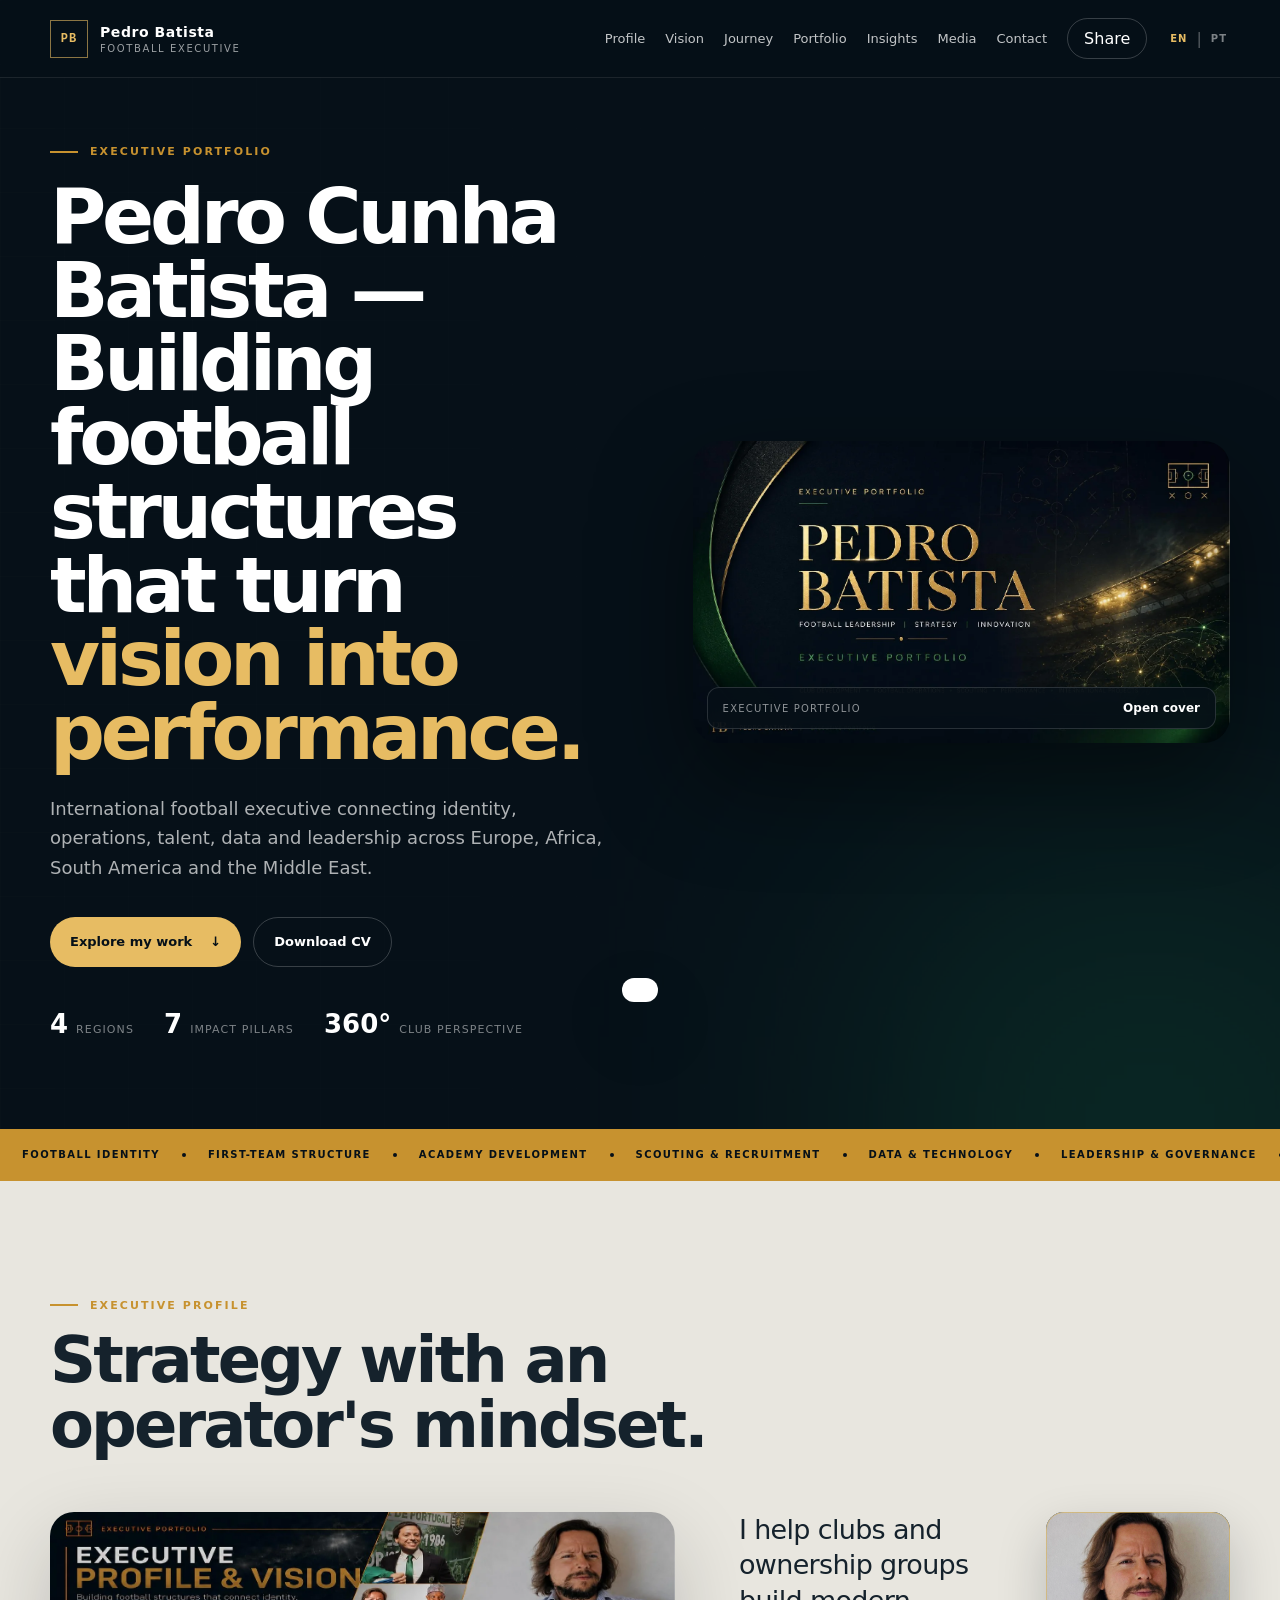
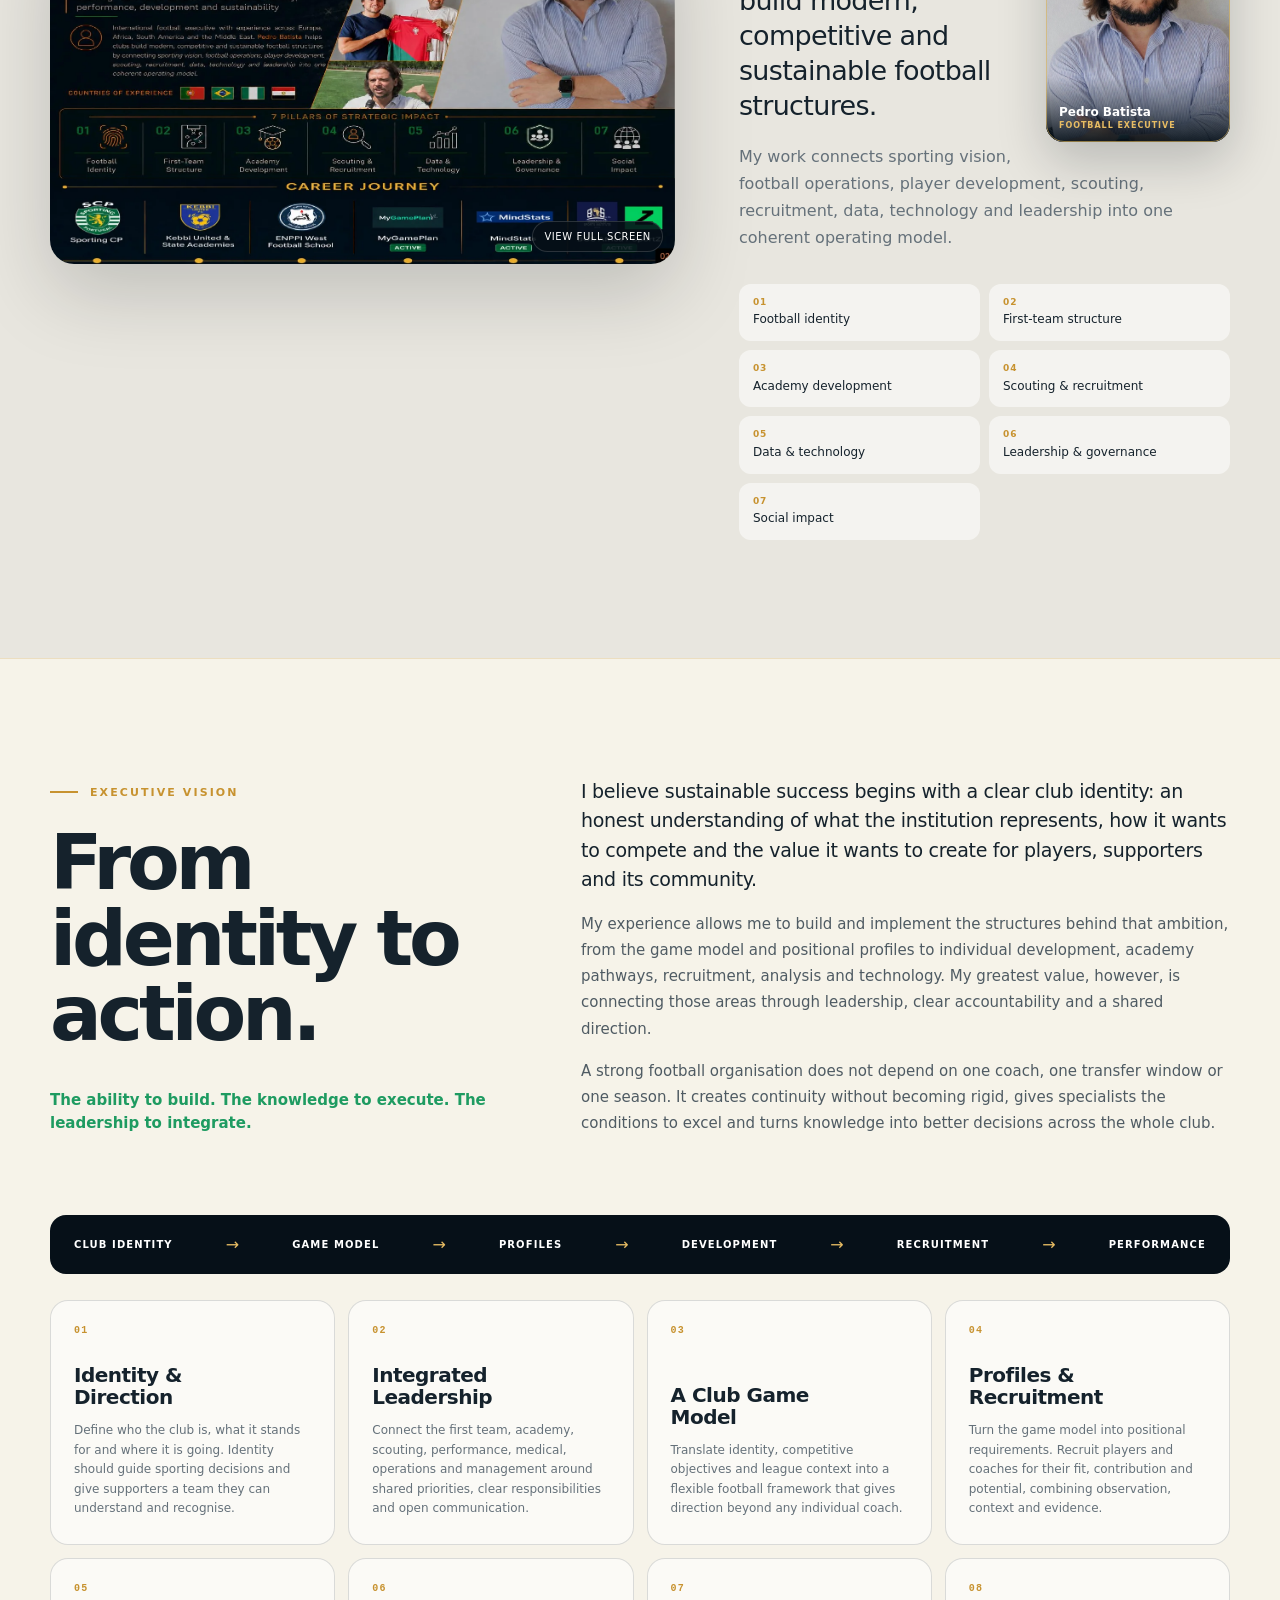
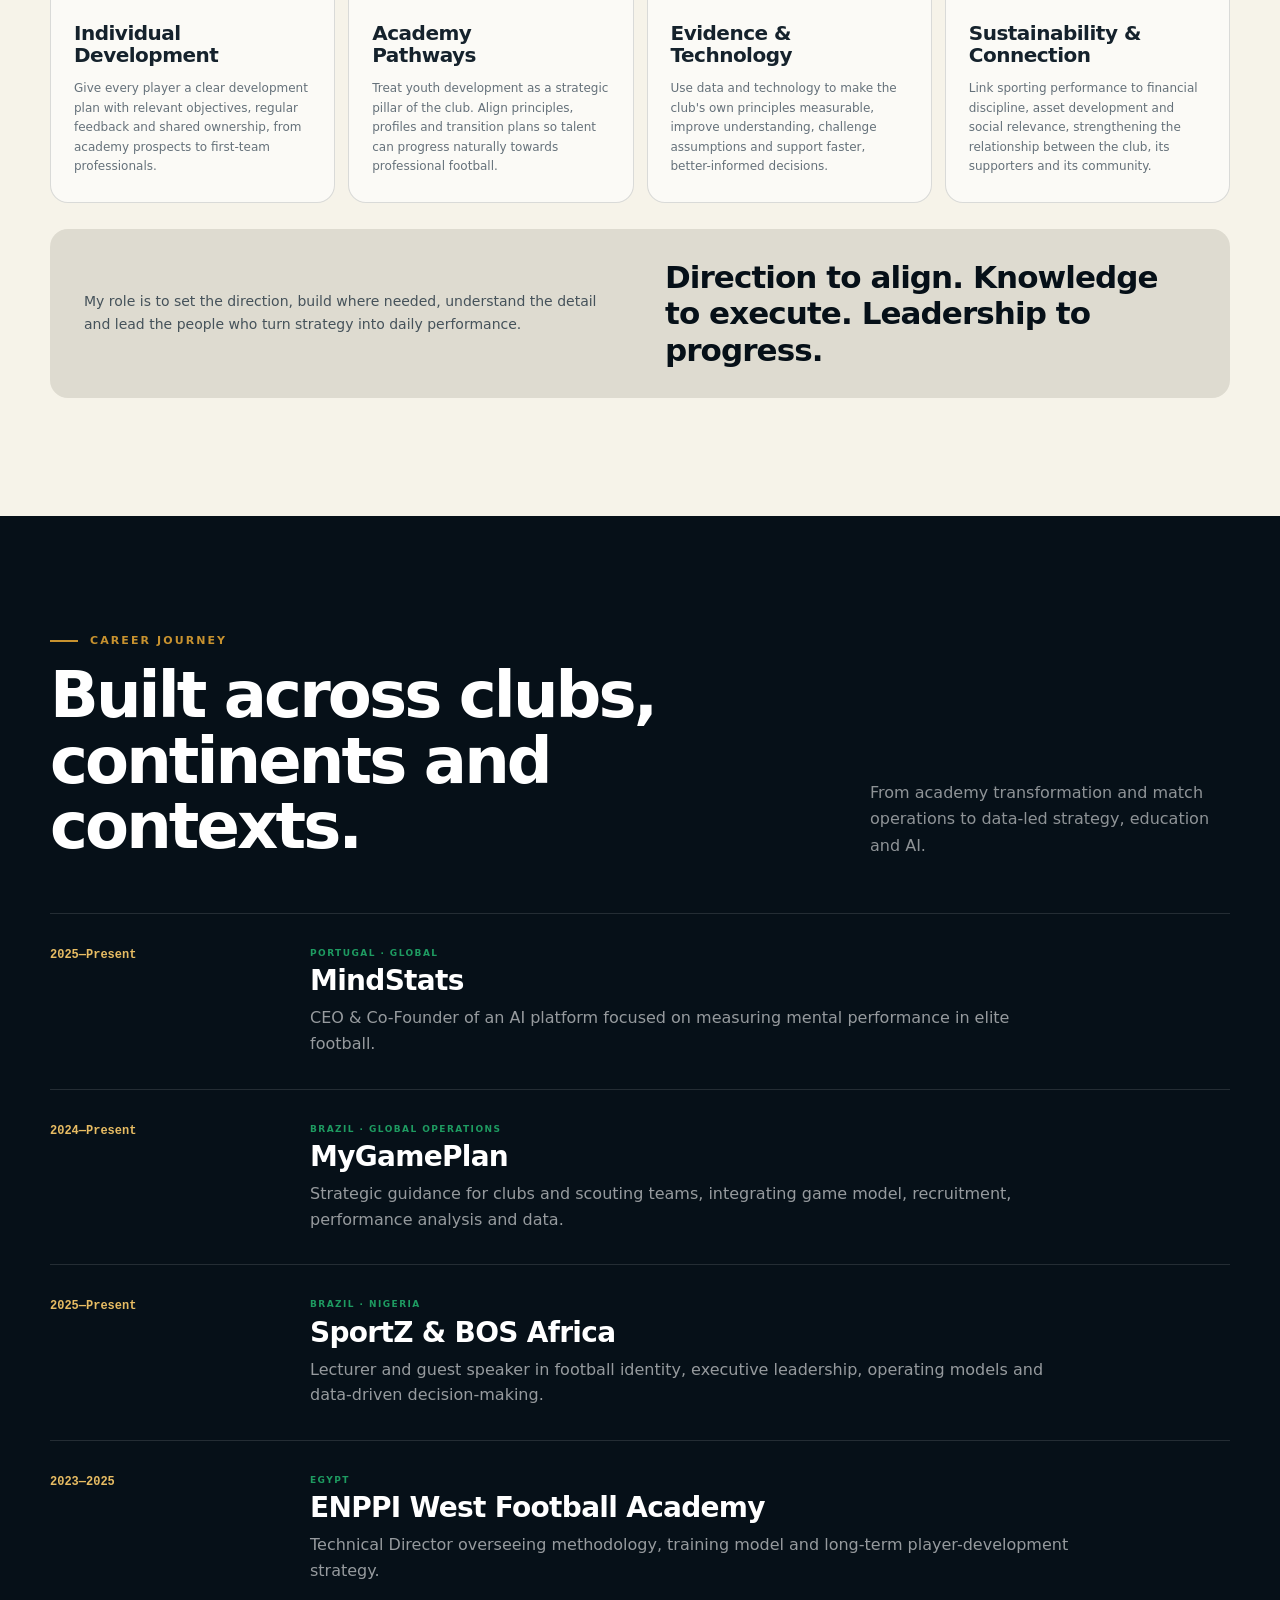
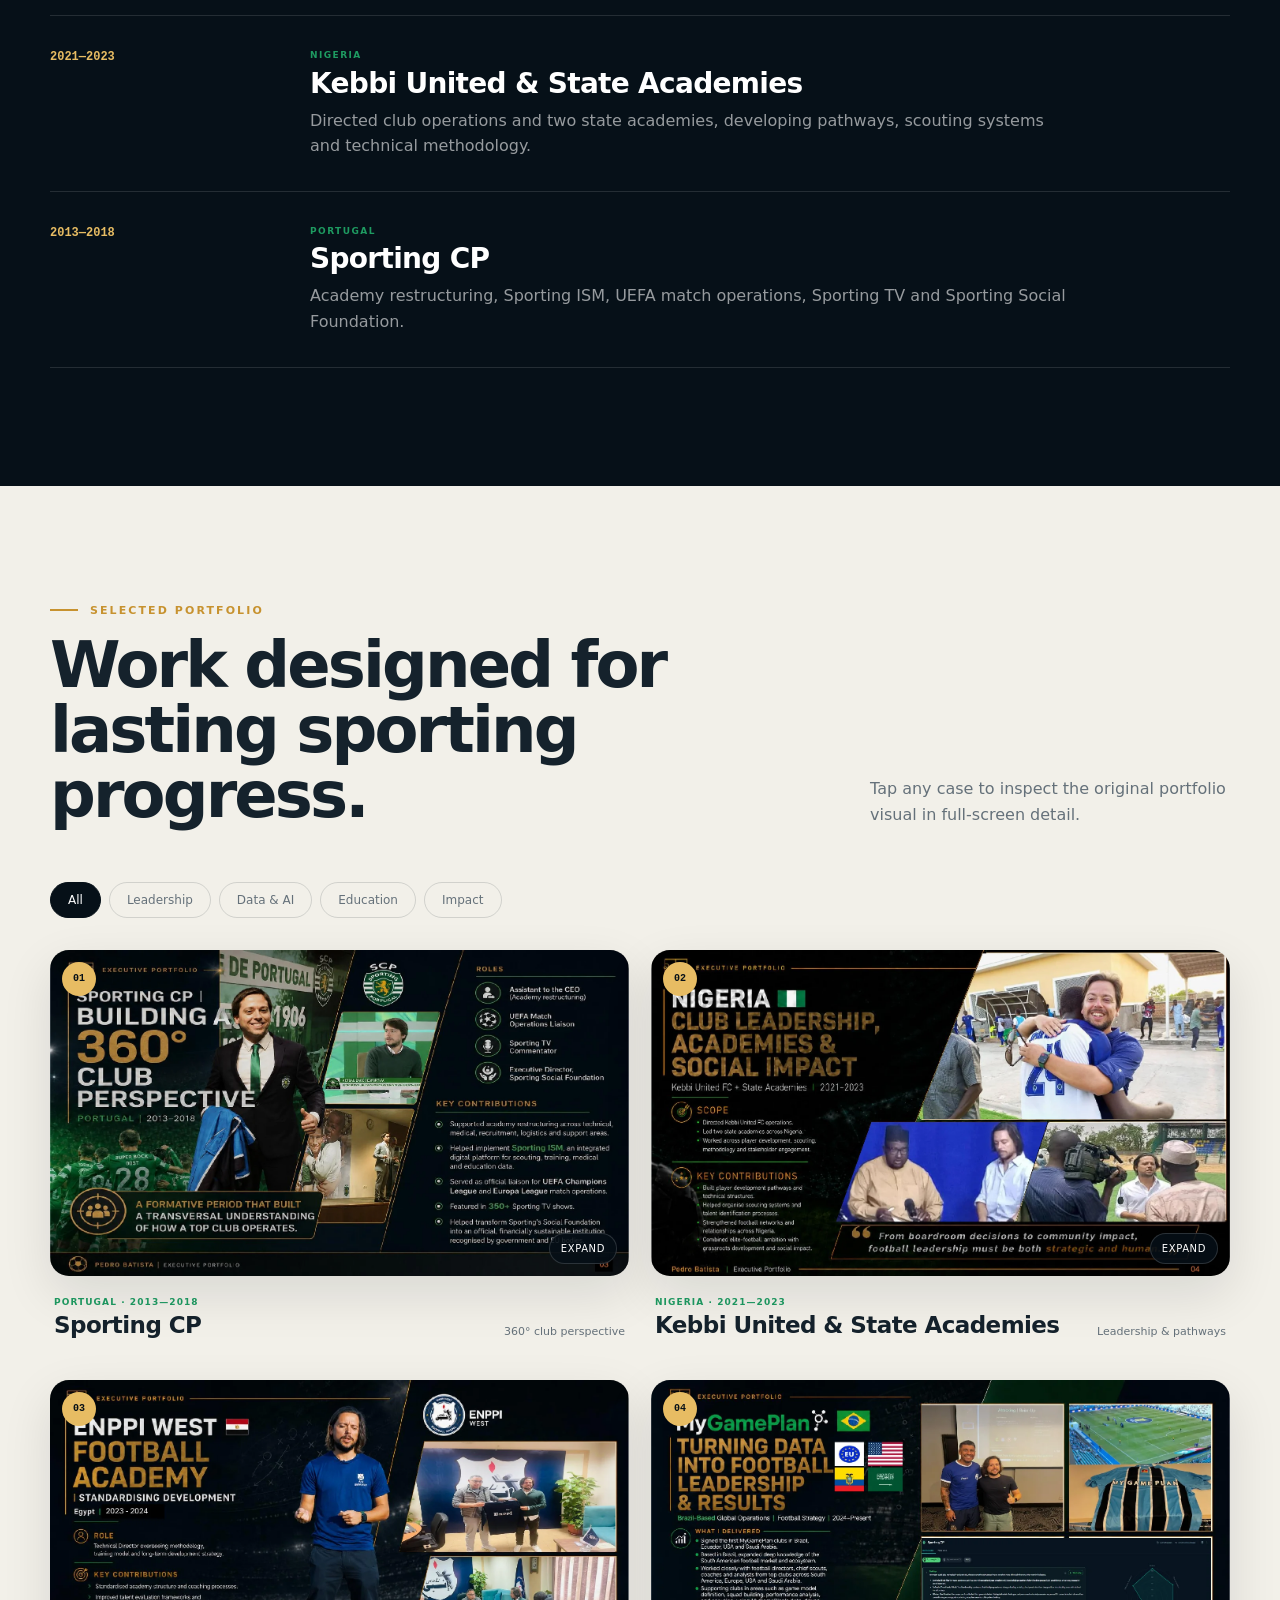
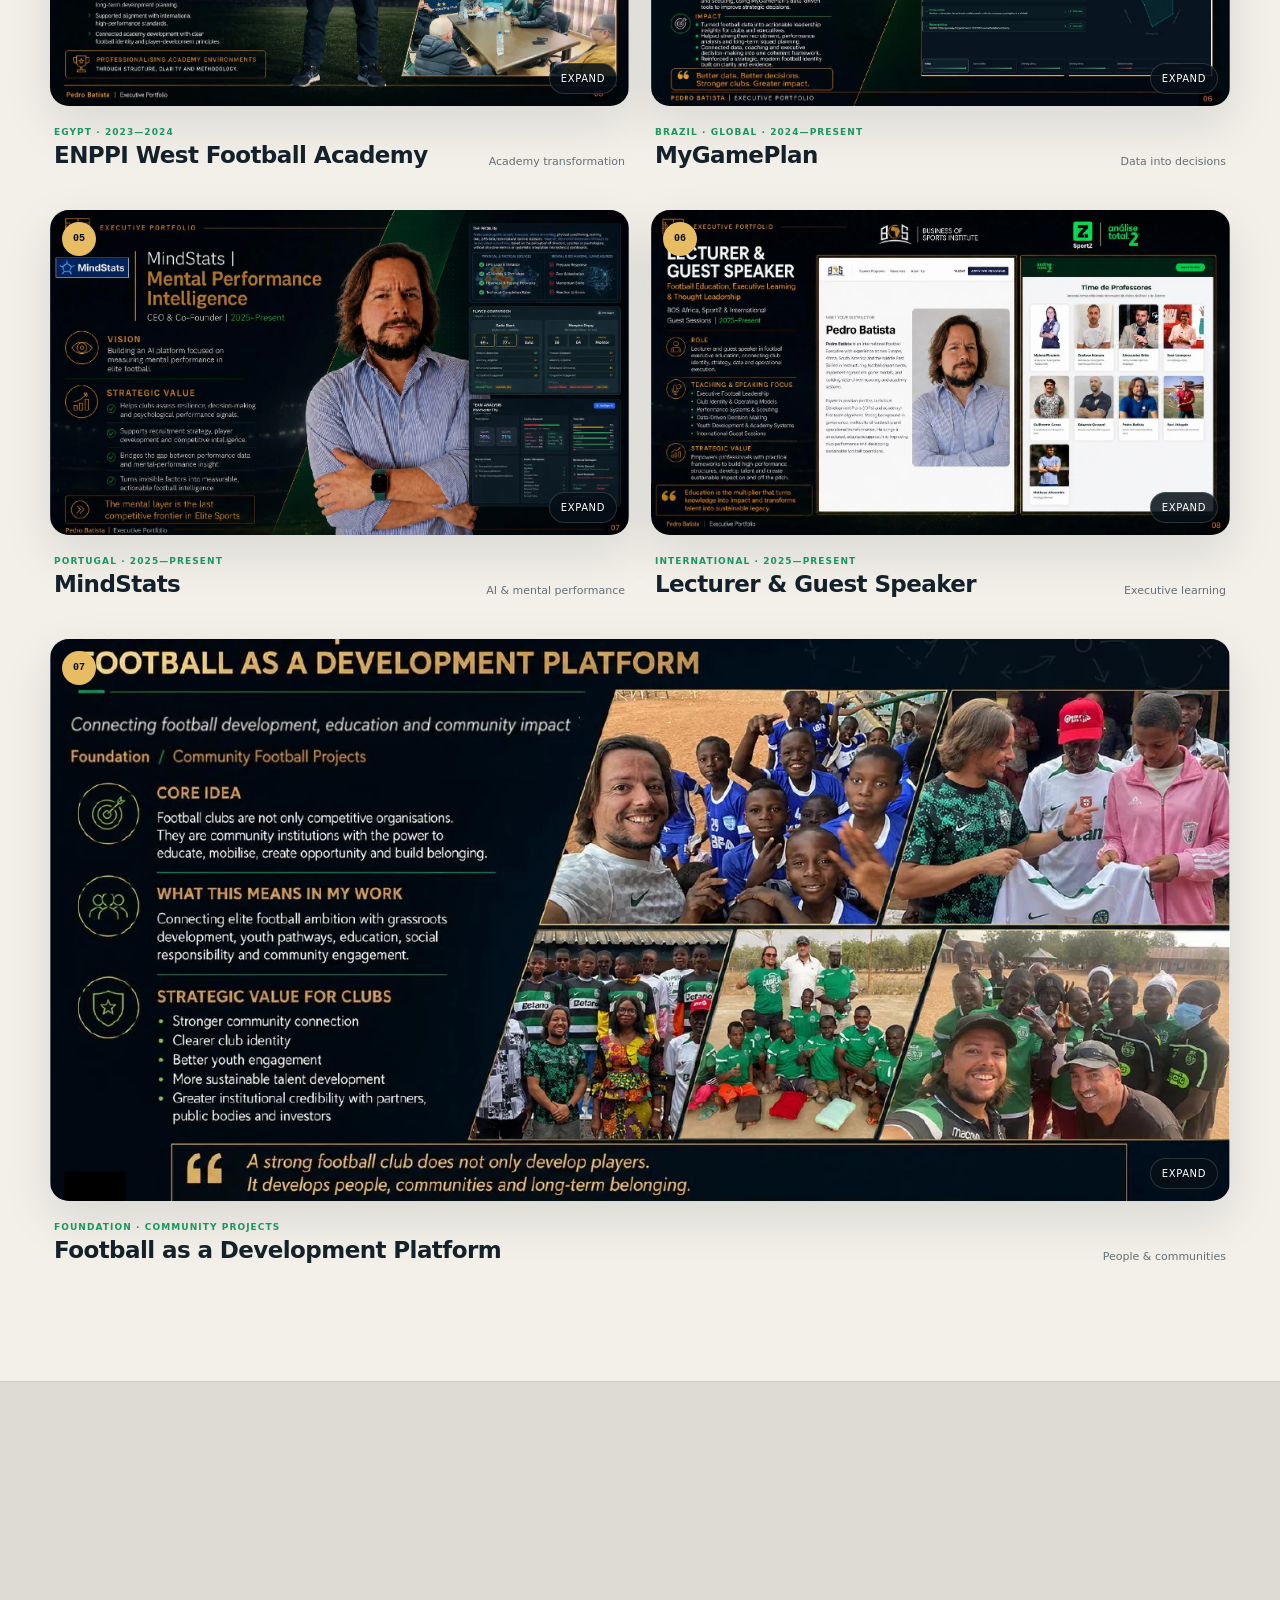
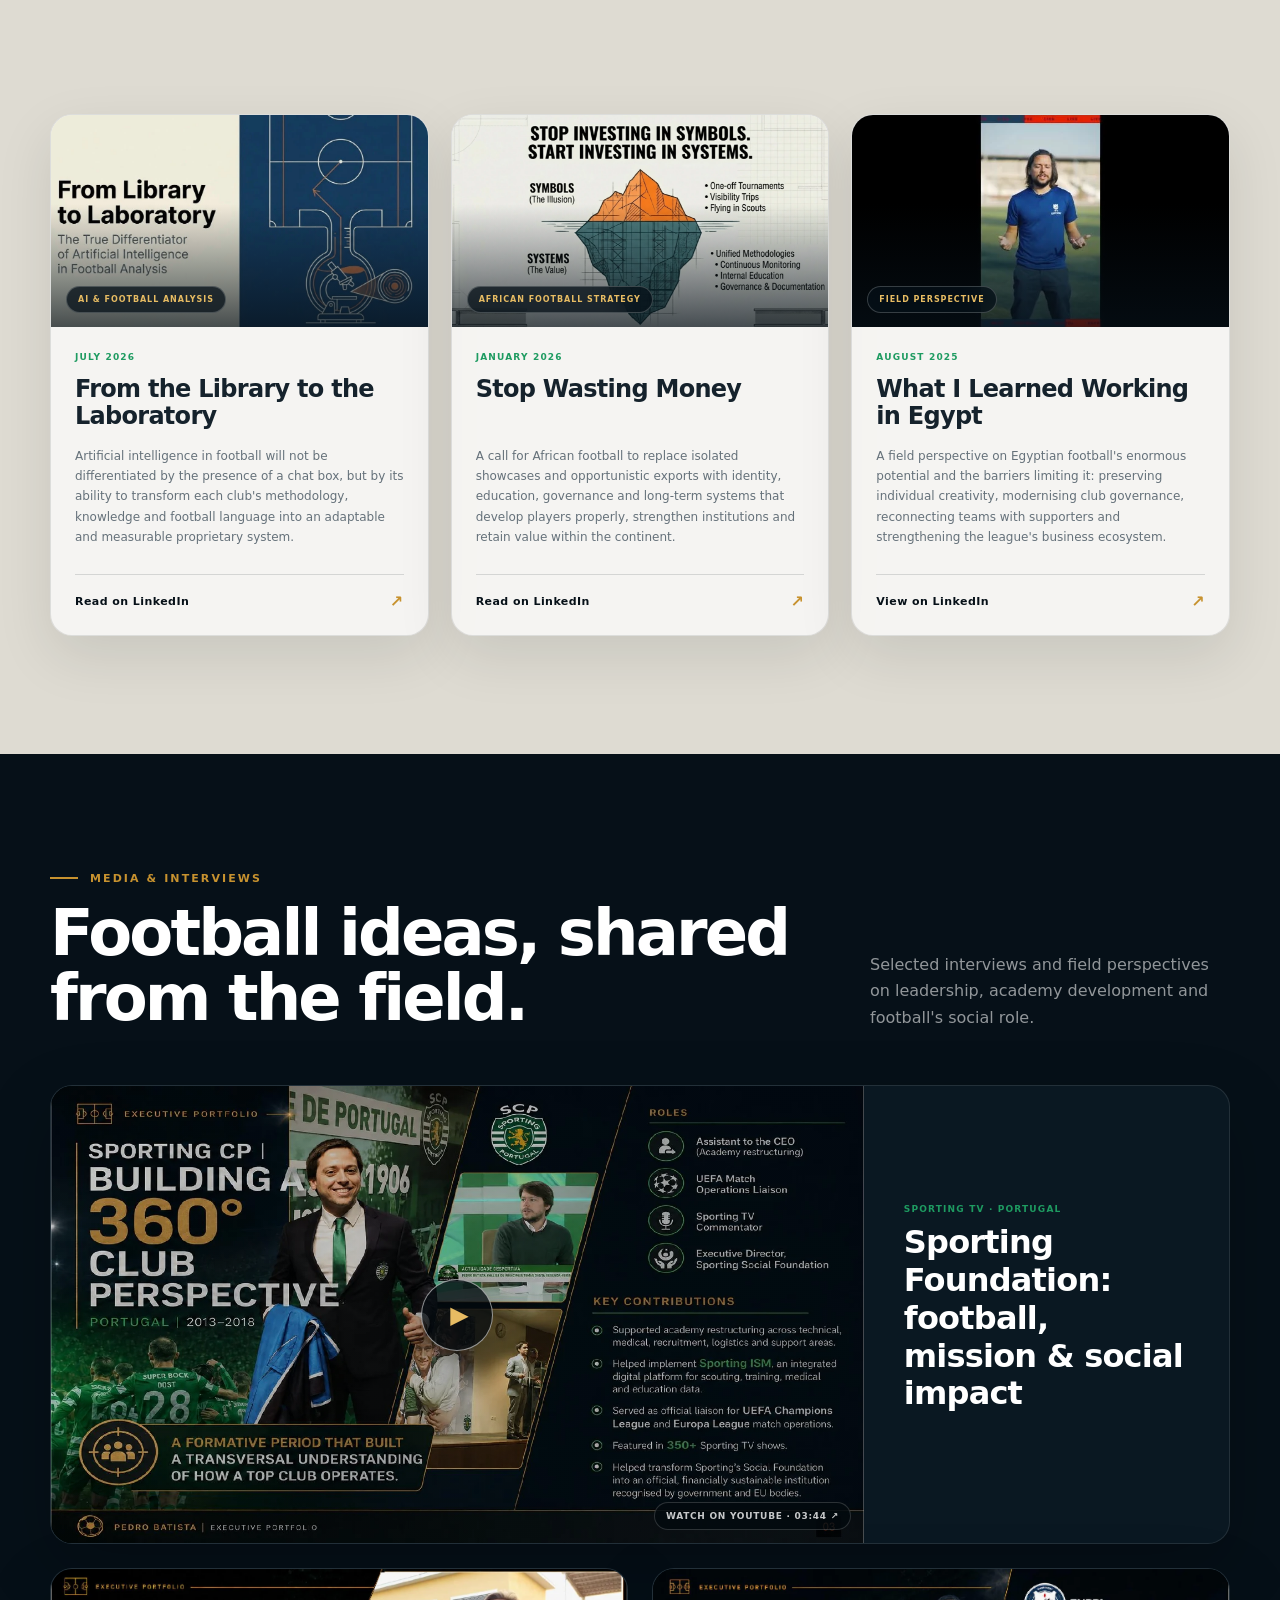
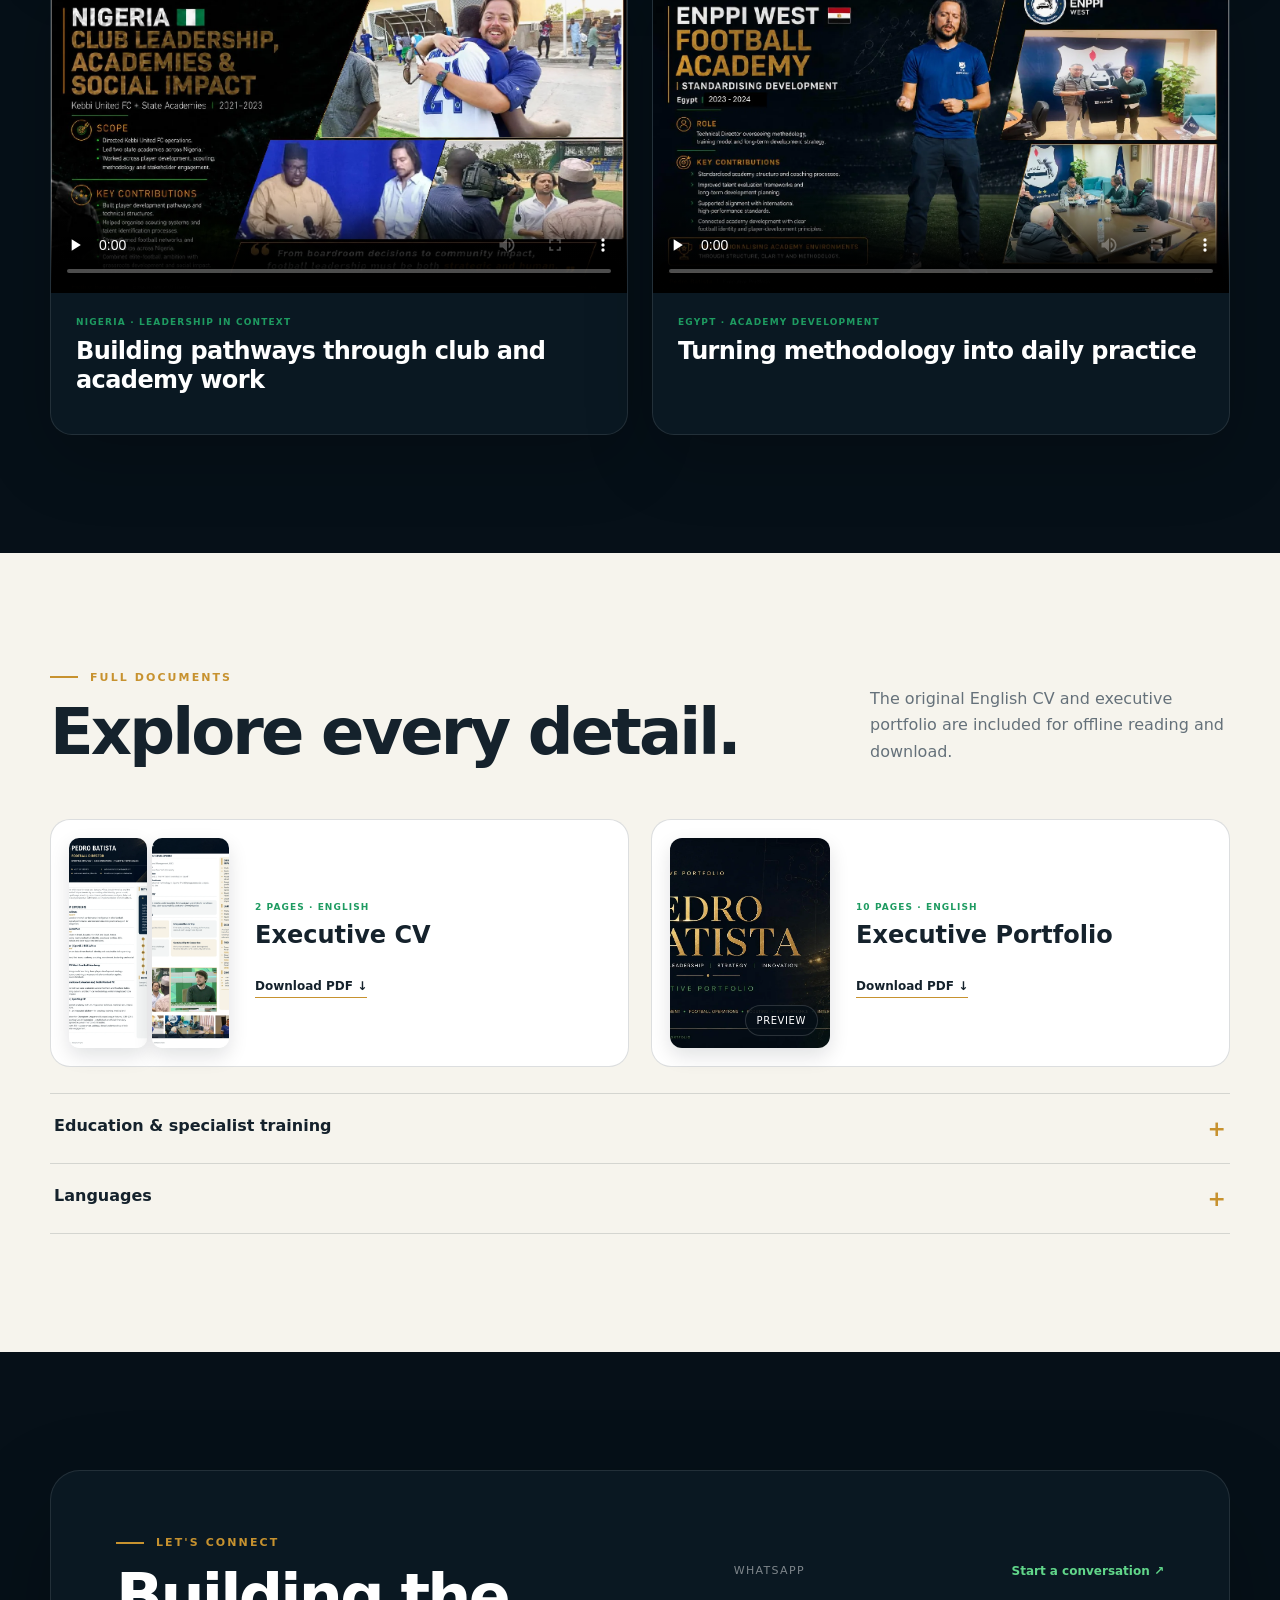
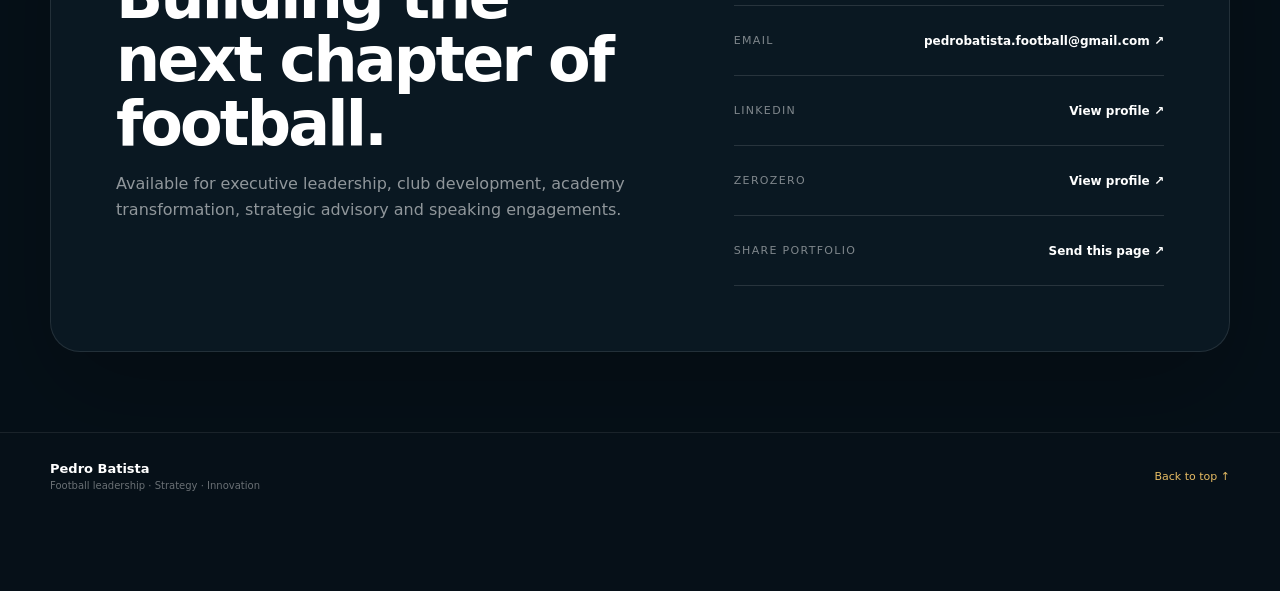
==== commit ddb661ef: "Refresh SEO metadata cache" ====
--- a/index.html
+++ b/index.html
@@ -468,7 +468,7 @@
   </dialog>
 
   <div class="toast" role="status" aria-live="polite"></div>
-  <script src="translations.js?v=2" defer></script>
+  <script src="translations.js?v=3" defer></script>
   <script src="app.js?v=7" defer></script>
 </body>
 </html>
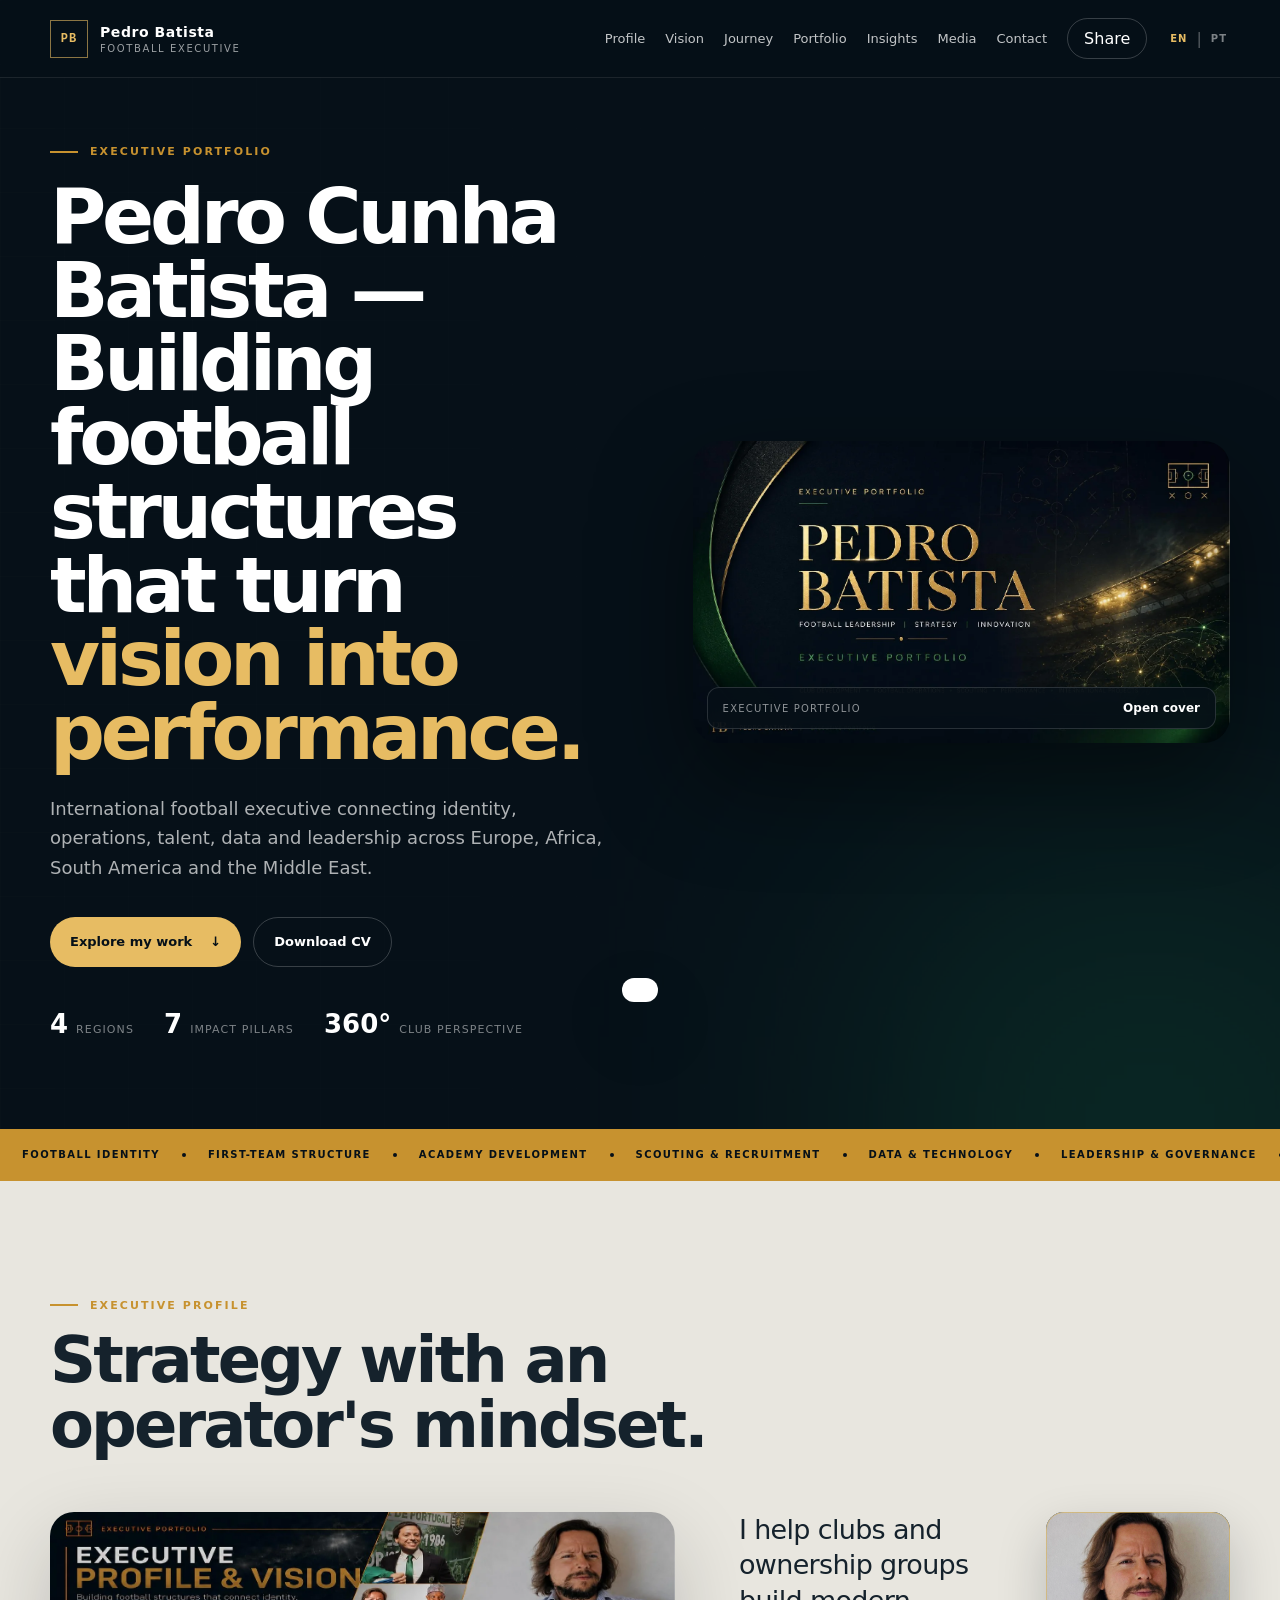
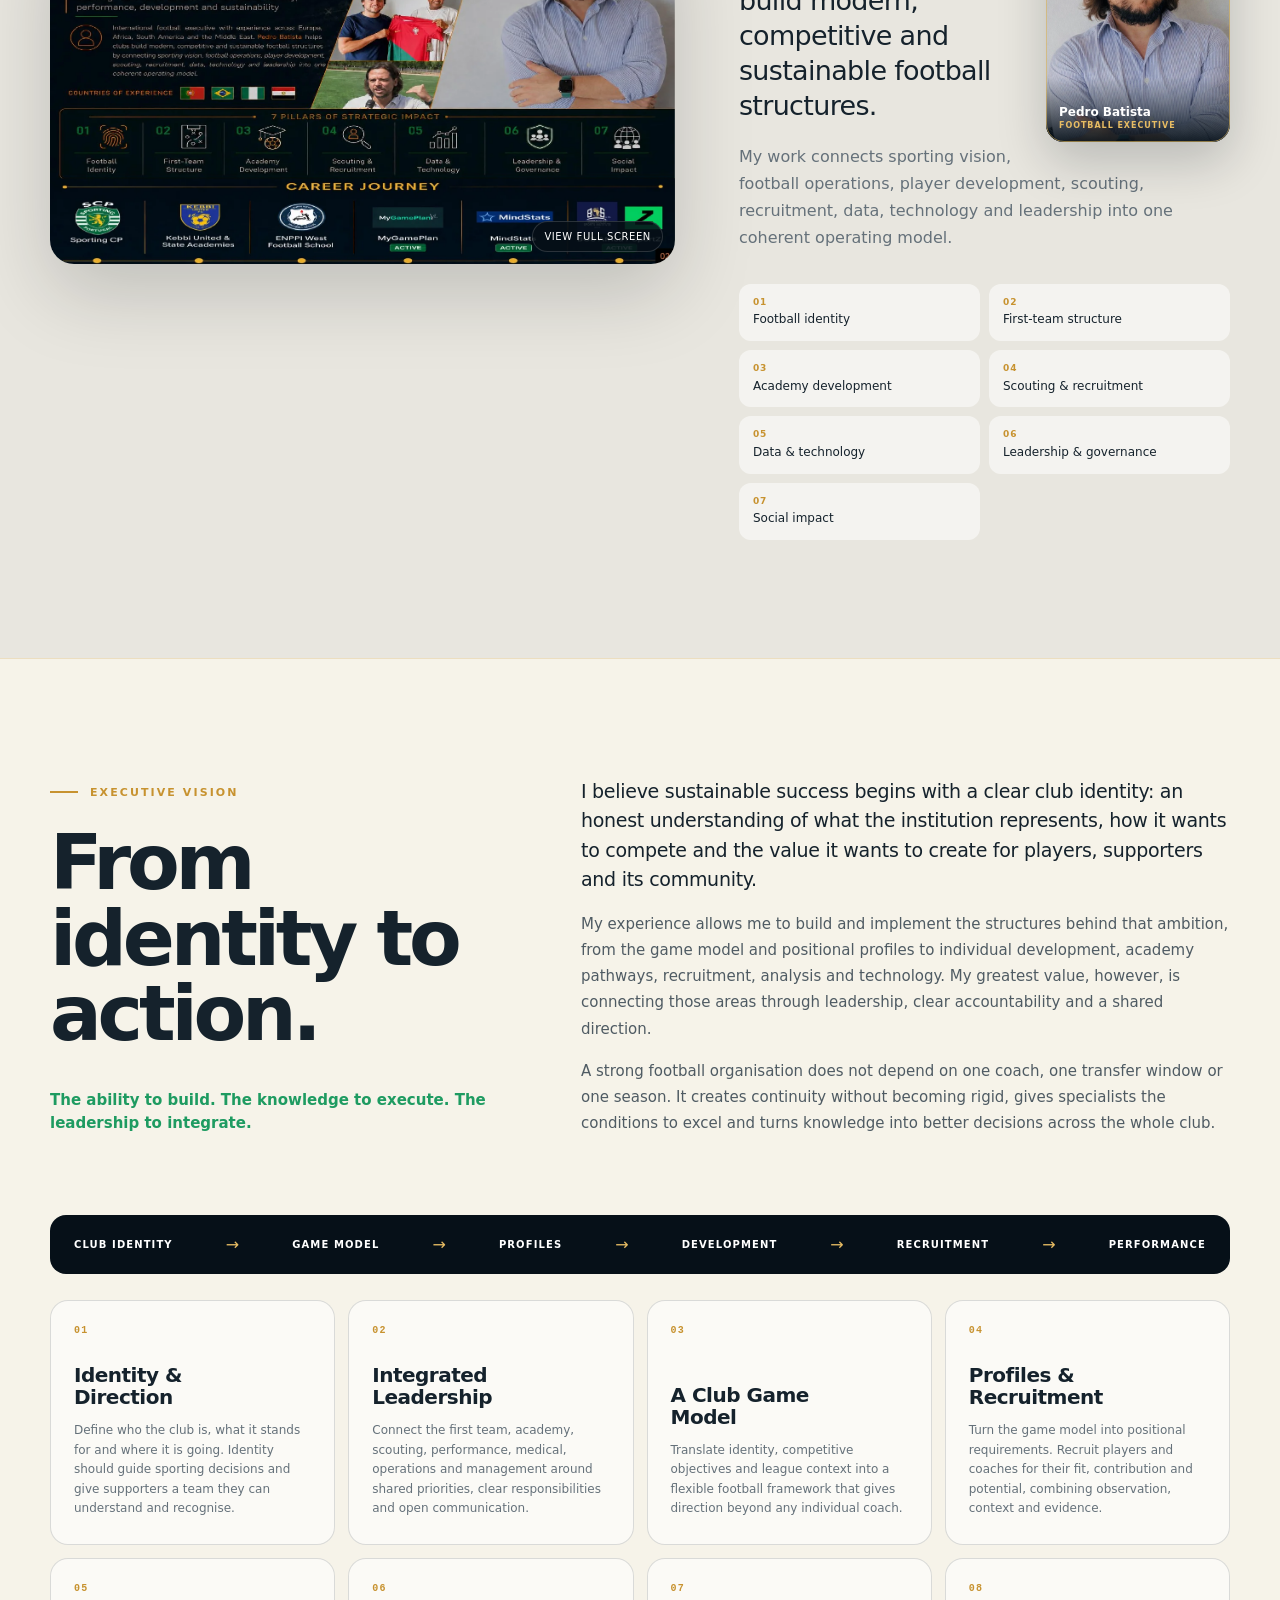
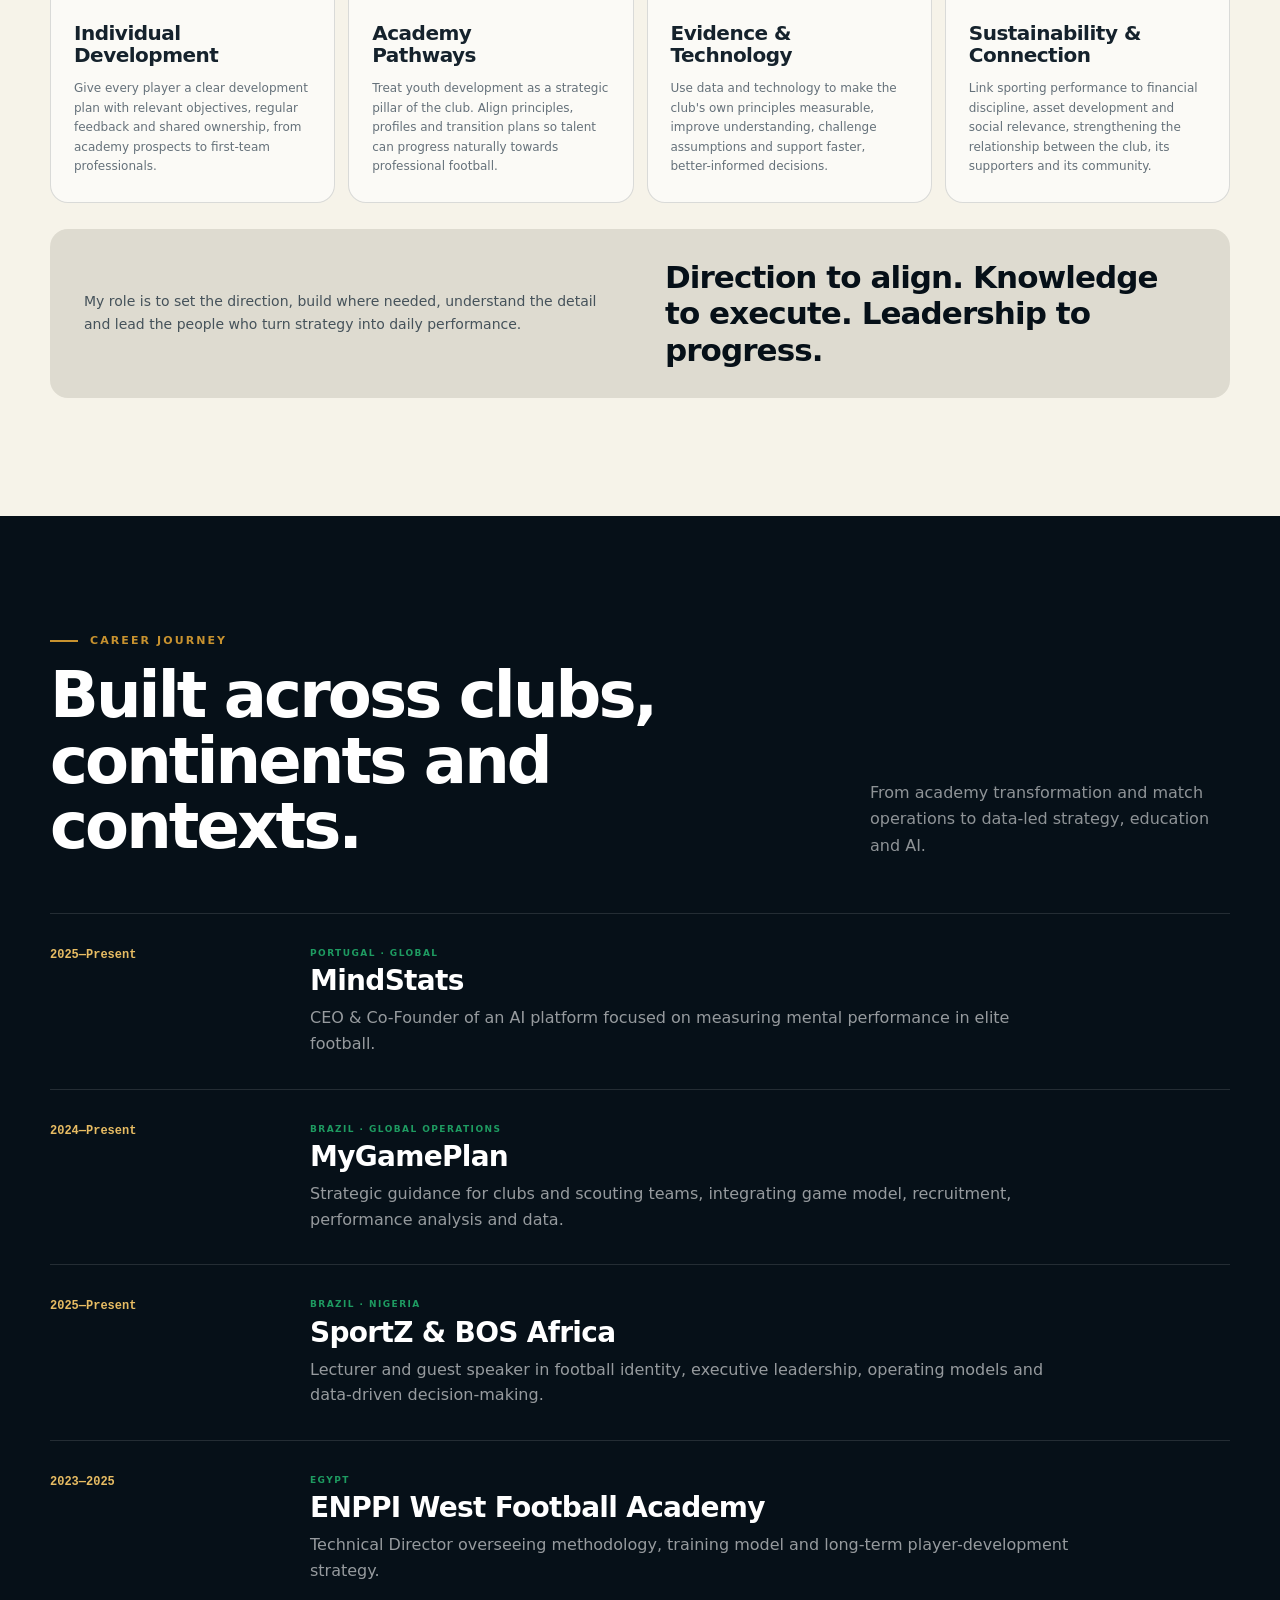
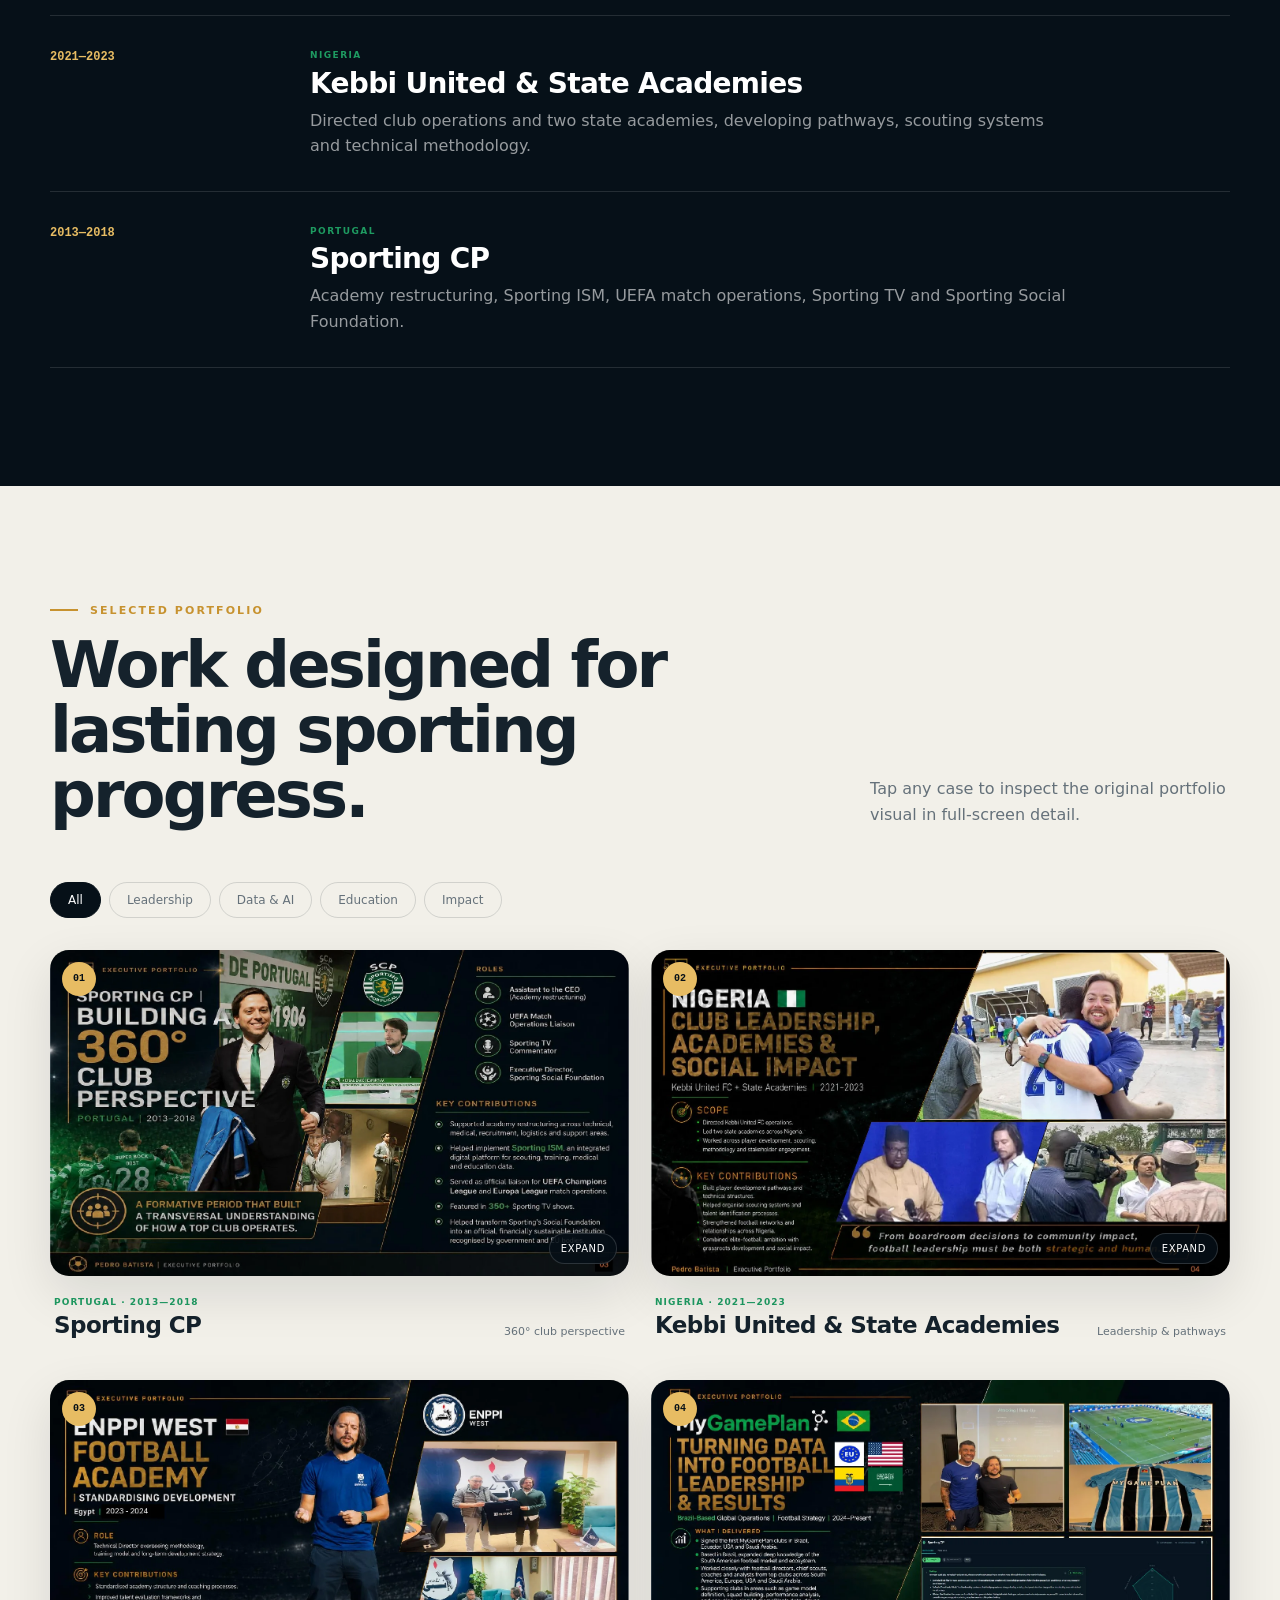
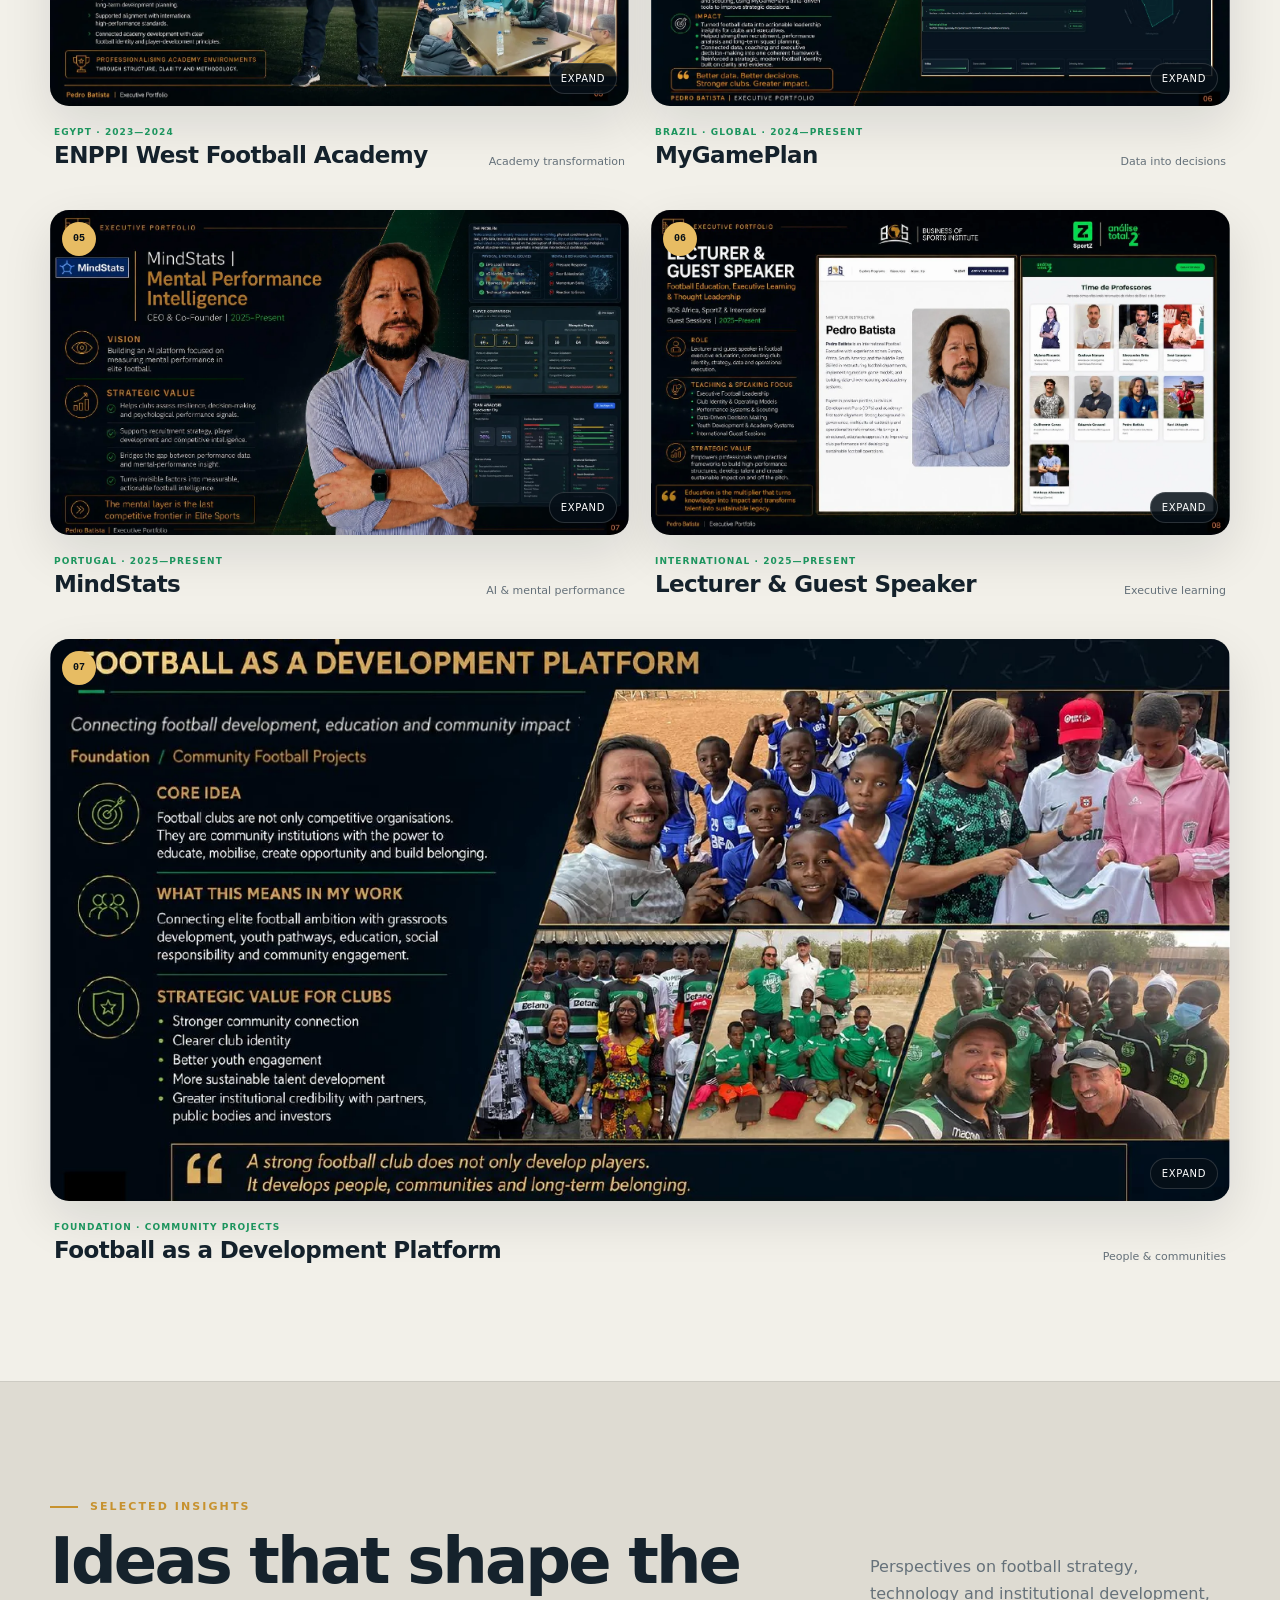
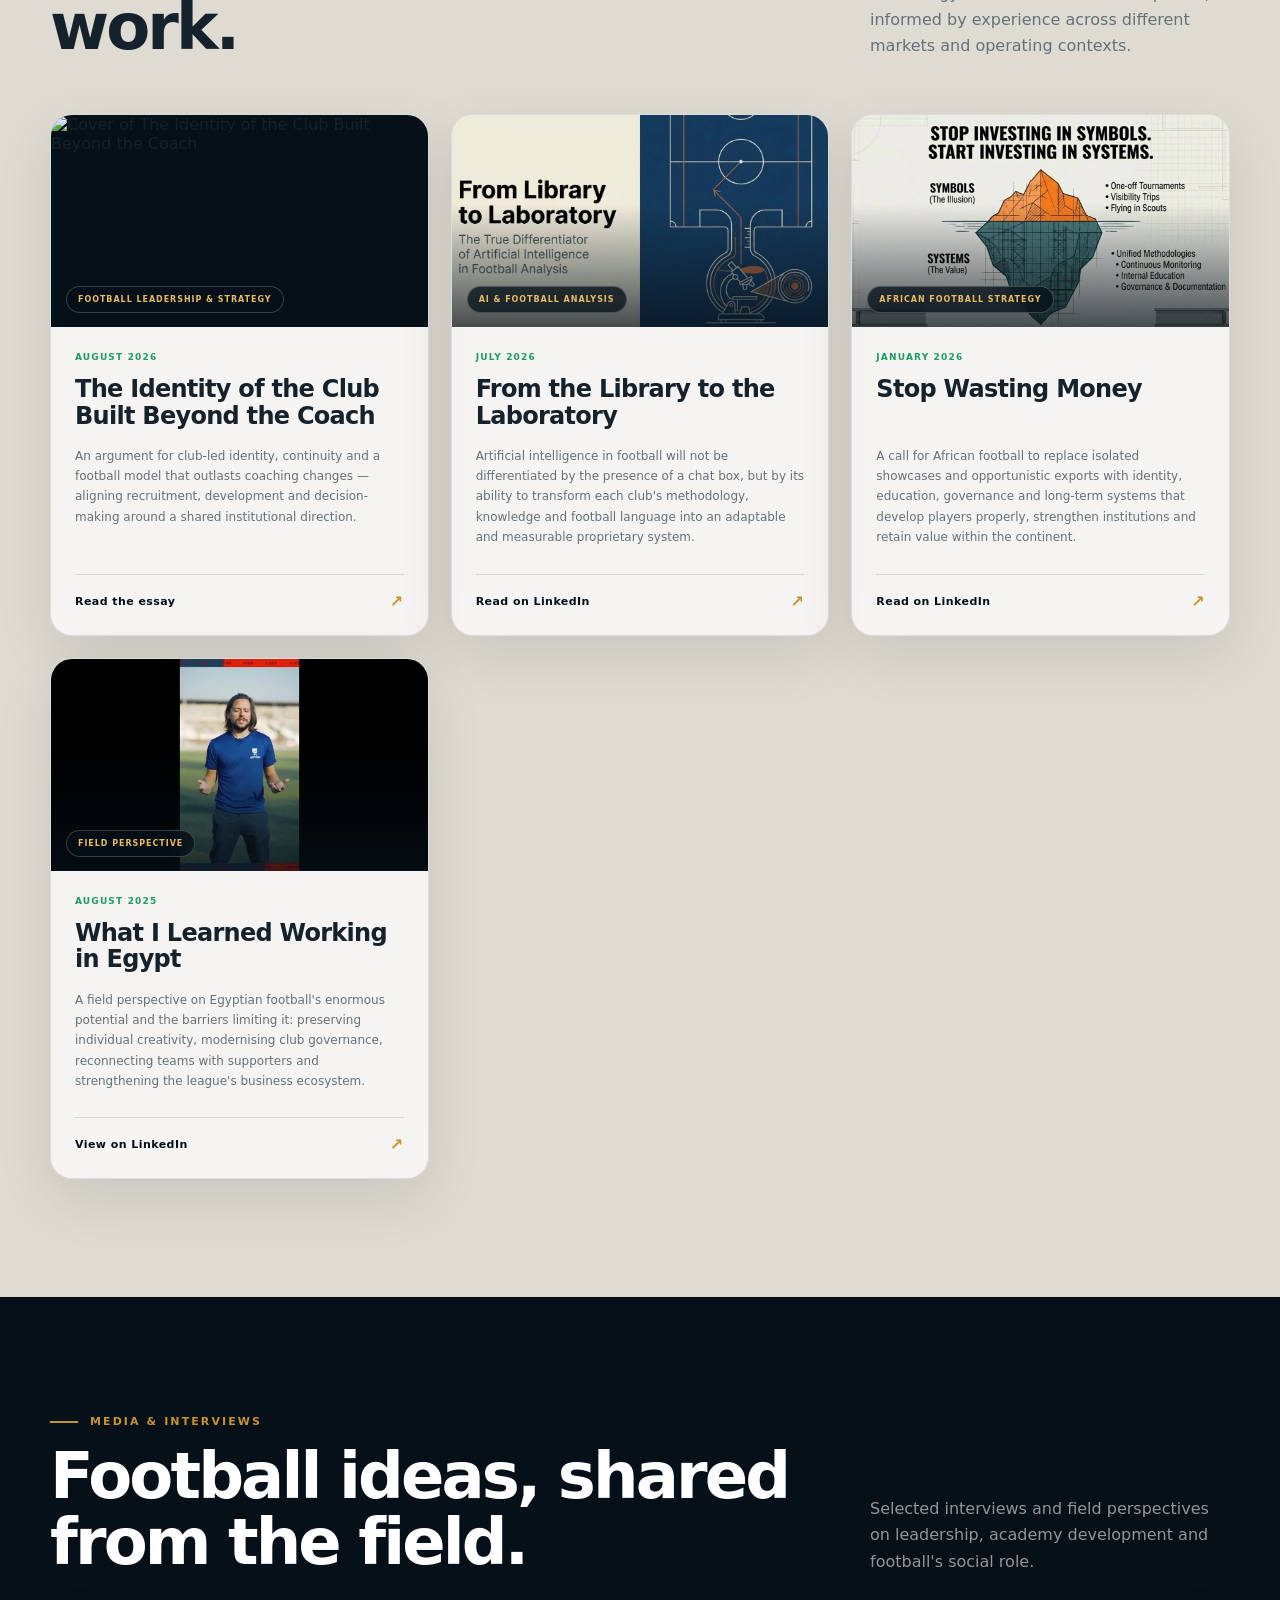
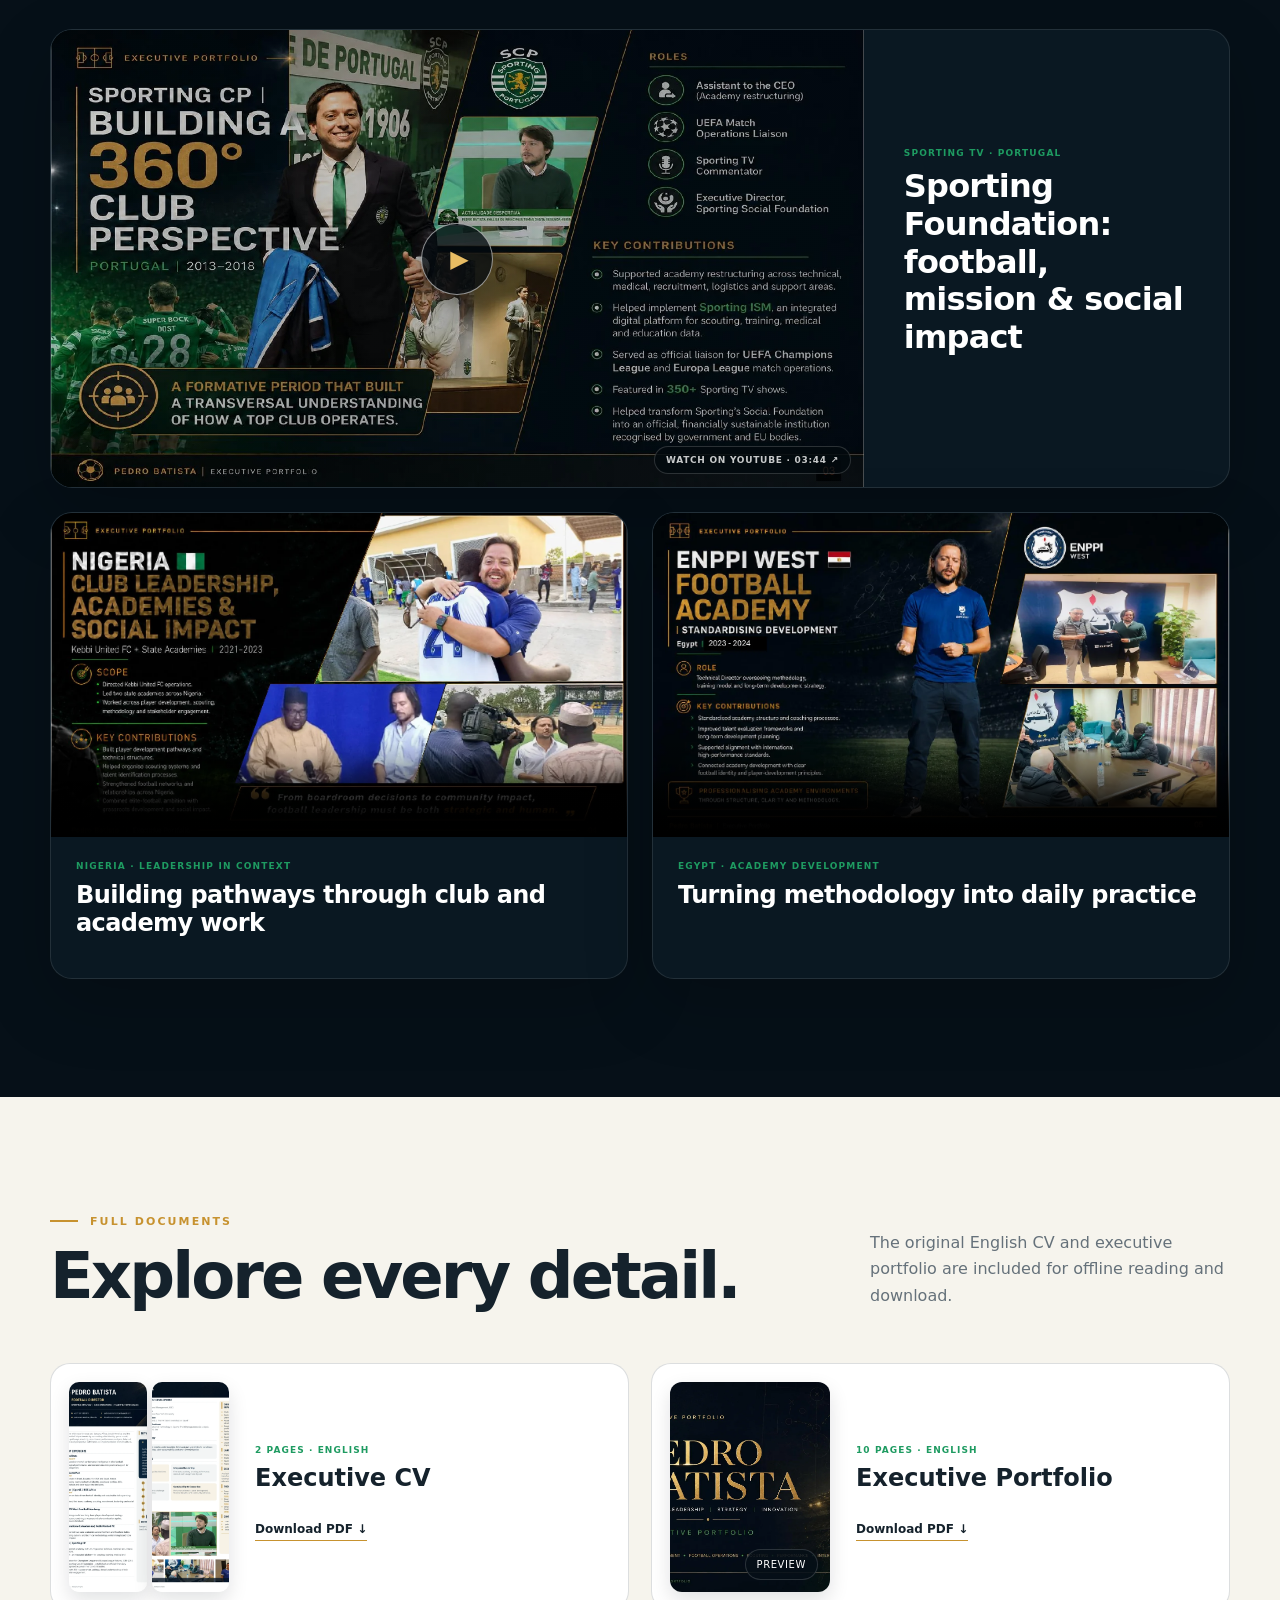
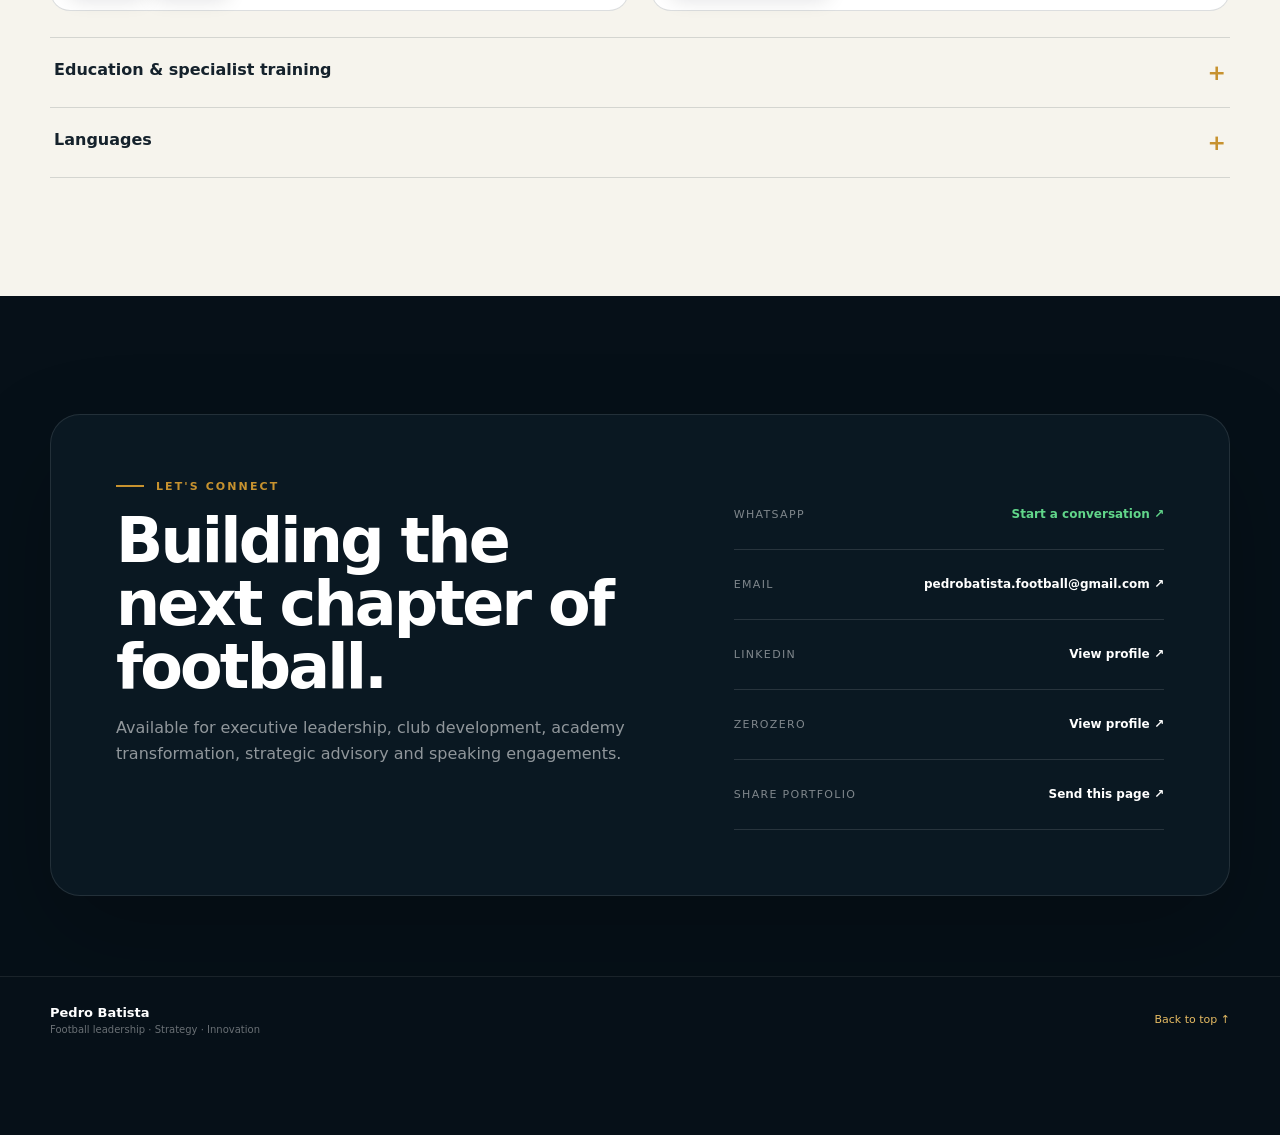
==== commit 95591224: "Add Identity Beyond the Coach insight" ====
--- a/index.html
+++ b/index.html
@@ -295,6 +295,20 @@
 
         <div class="insights-grid">
           <article class="insight-card reveal">
+            <a href="https://identity-beyond-the-coach.pedrocb.chatgpt.site/" target="_blank" rel="noopener" aria-label="Read The Identity of the Club Built Beyond the Coach">
+              <div class="insight-image">
+                <img src="assets/images/insights/identity-beyond-the-coach.png" alt="Cover of The Identity of the Club Built Beyond the Coach" width="1200" height="630" loading="lazy">
+                <span>Football Leadership &amp; Strategy</span>
+              </div>
+              <div class="insight-copy">
+                <p>August 2026</p>
+                <h3>The Identity of the Club Built Beyond the Coach</h3>
+                <div>An argument for club-led identity, continuity and a football model that outlasts coaching changes — aligning recruitment, development and decision-making around a shared institutional direction.</div>
+                <strong>Read the essay <span aria-hidden="true">↗</span></strong>
+              </div>
+            </a>
+          </article>
+          <article class="insight-card reveal">
             <a href="https://www.linkedin.com/pulse/from-library-laboratory-what-really-differentiate-ai-football-pedro-ga05e/" target="_blank" rel="noopener" aria-label="Read From the Library to the Laboratory on LinkedIn">
               <div class="insight-image">
                 <img src="assets/images/insights/ai-football-analysis.webp?v=2" alt="Original cover of From the Library to the Laboratory" width="1064" height="599" loading="lazy">
@@ -468,7 +482,7 @@
   </dialog>
 
   <div class="toast" role="status" aria-live="polite"></div>
-  <script src="translations.js?v=3" defer></script>
+  <script src="translations.js?v=4" defer></script>
   <script src="app.js?v=7" defer></script>
 </body>
 </html>
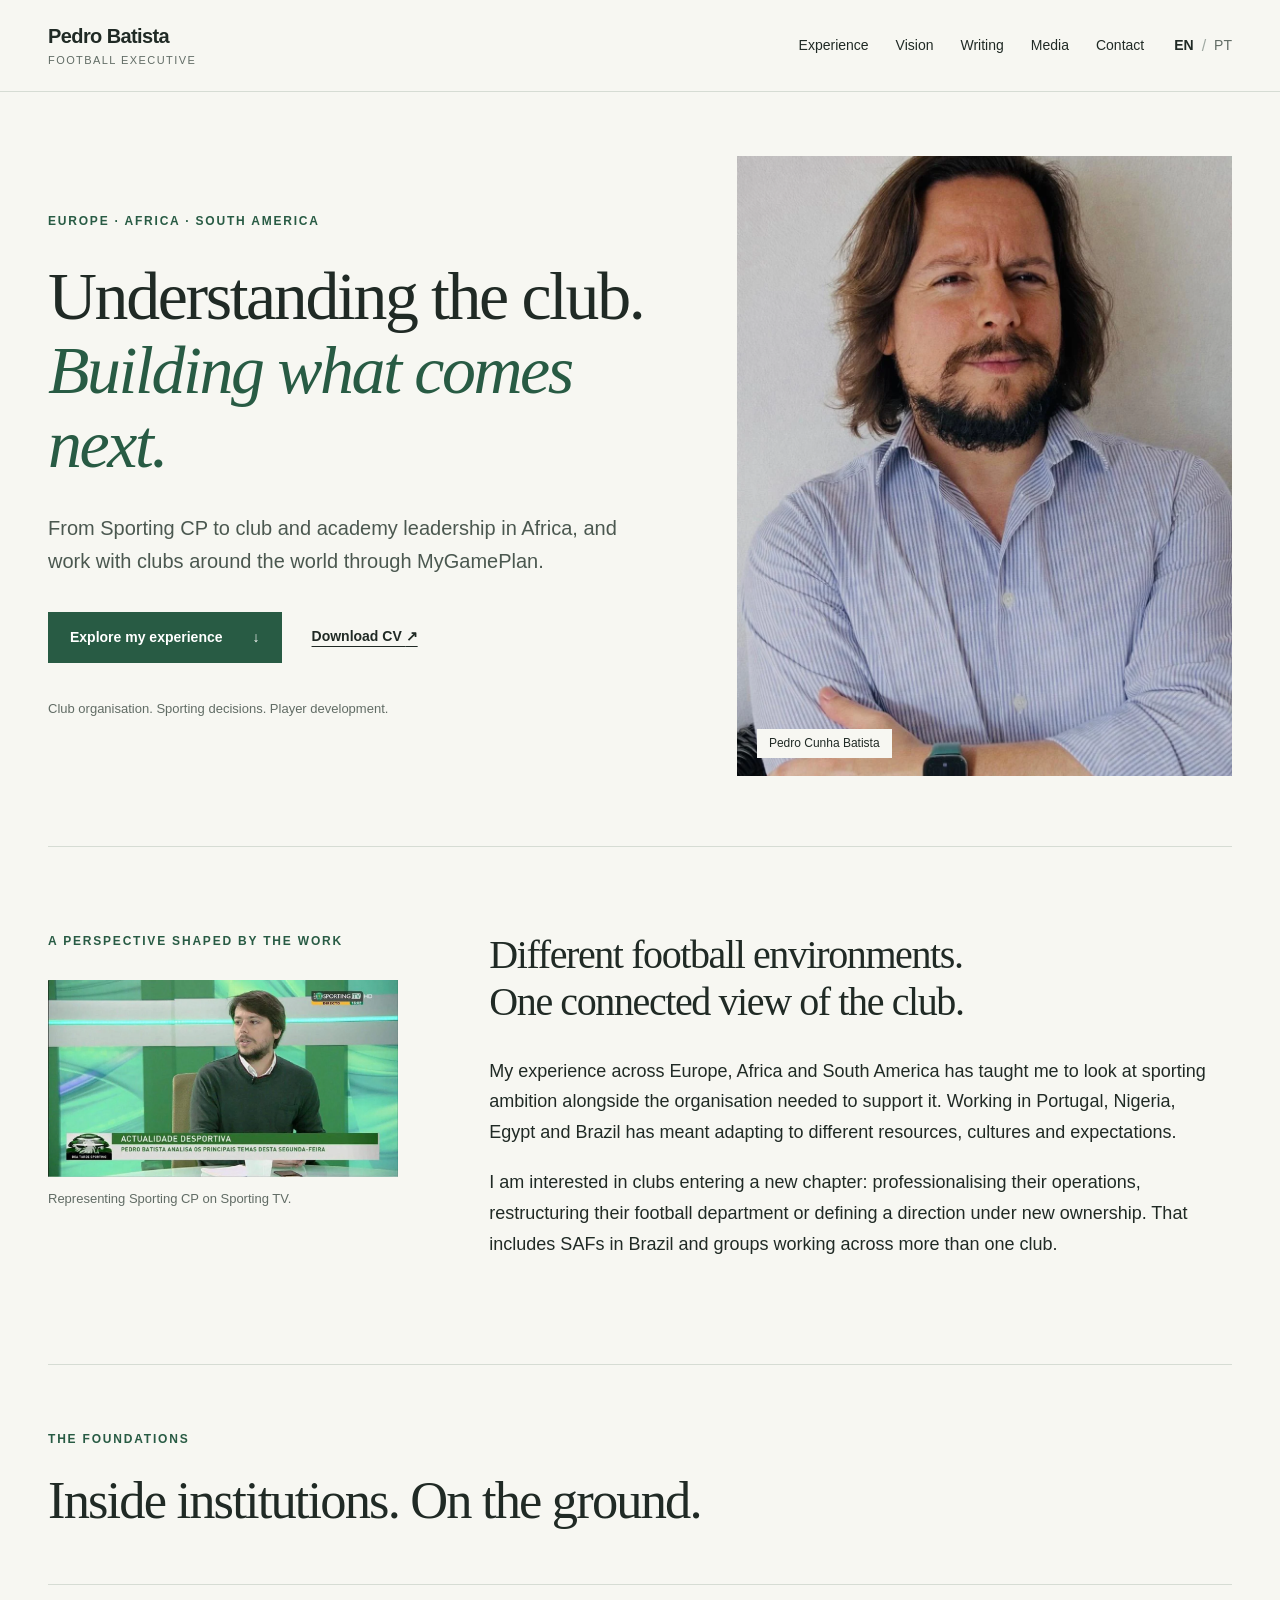
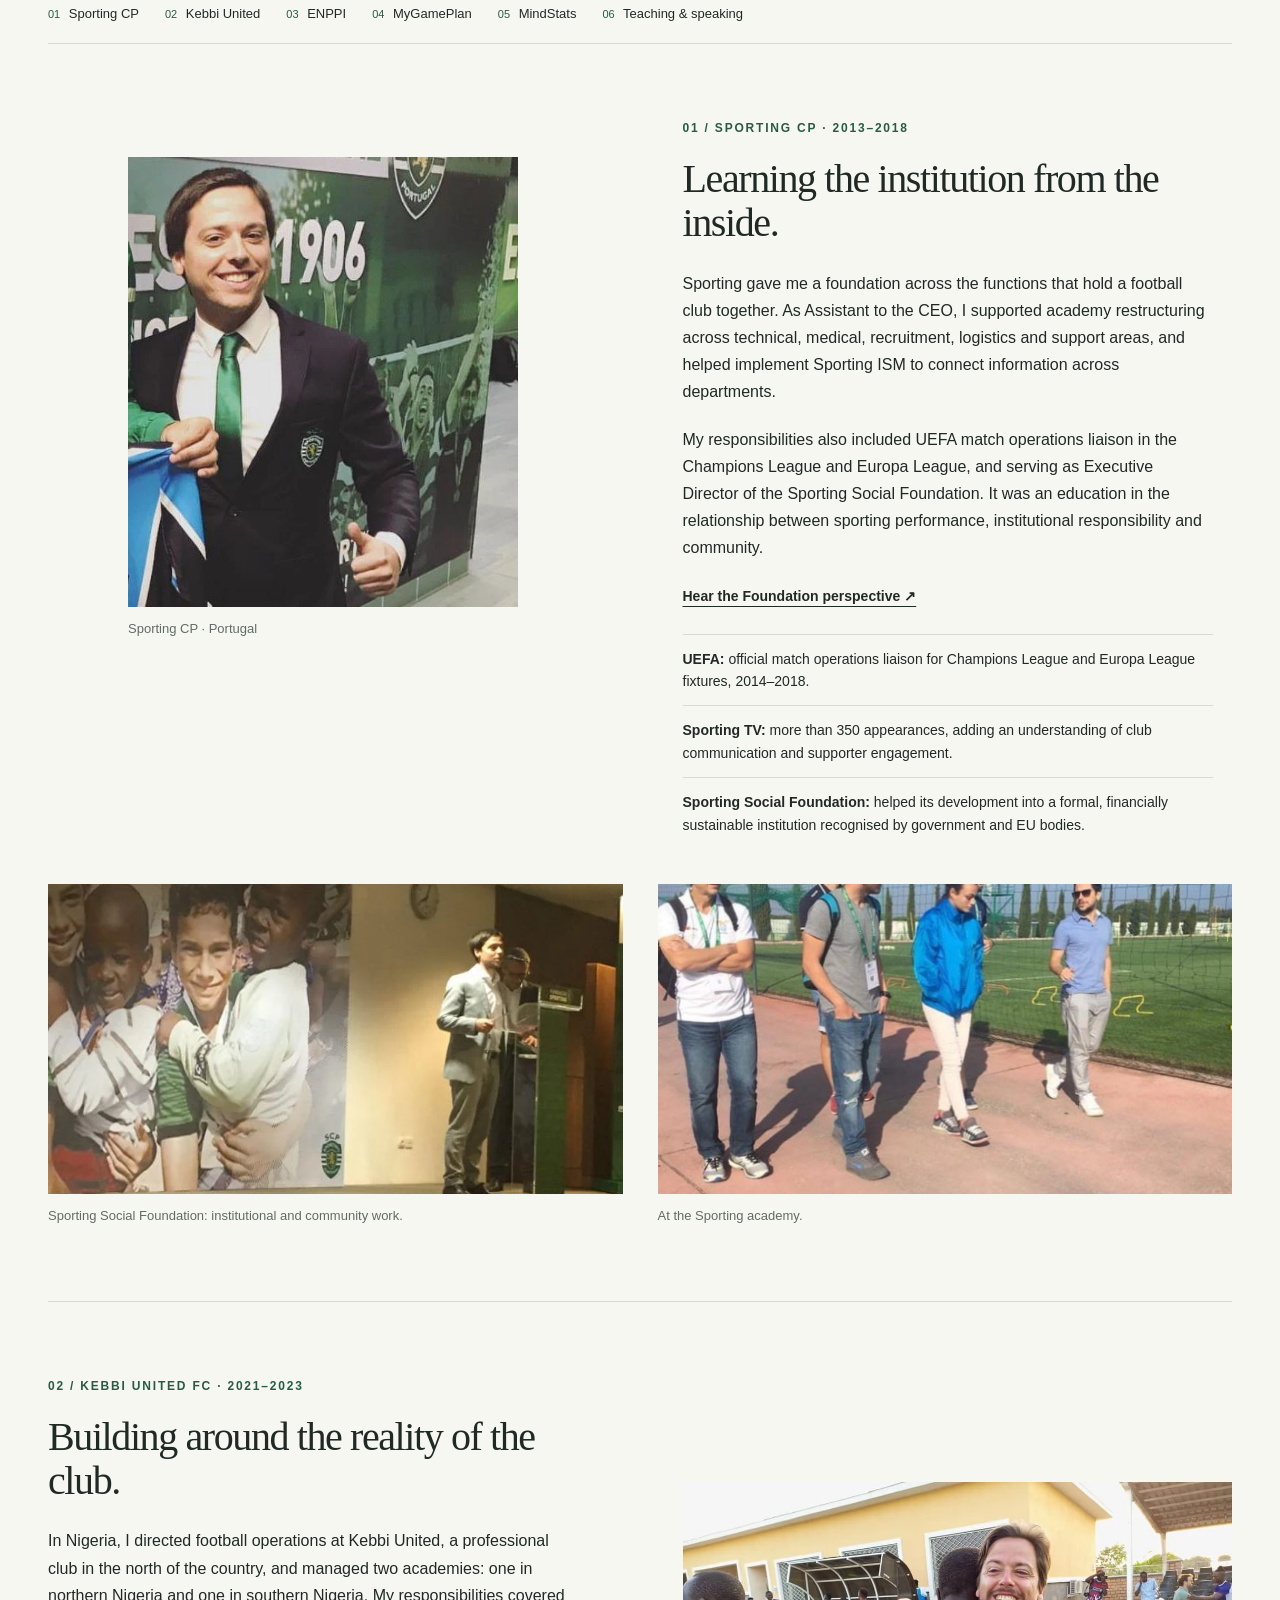
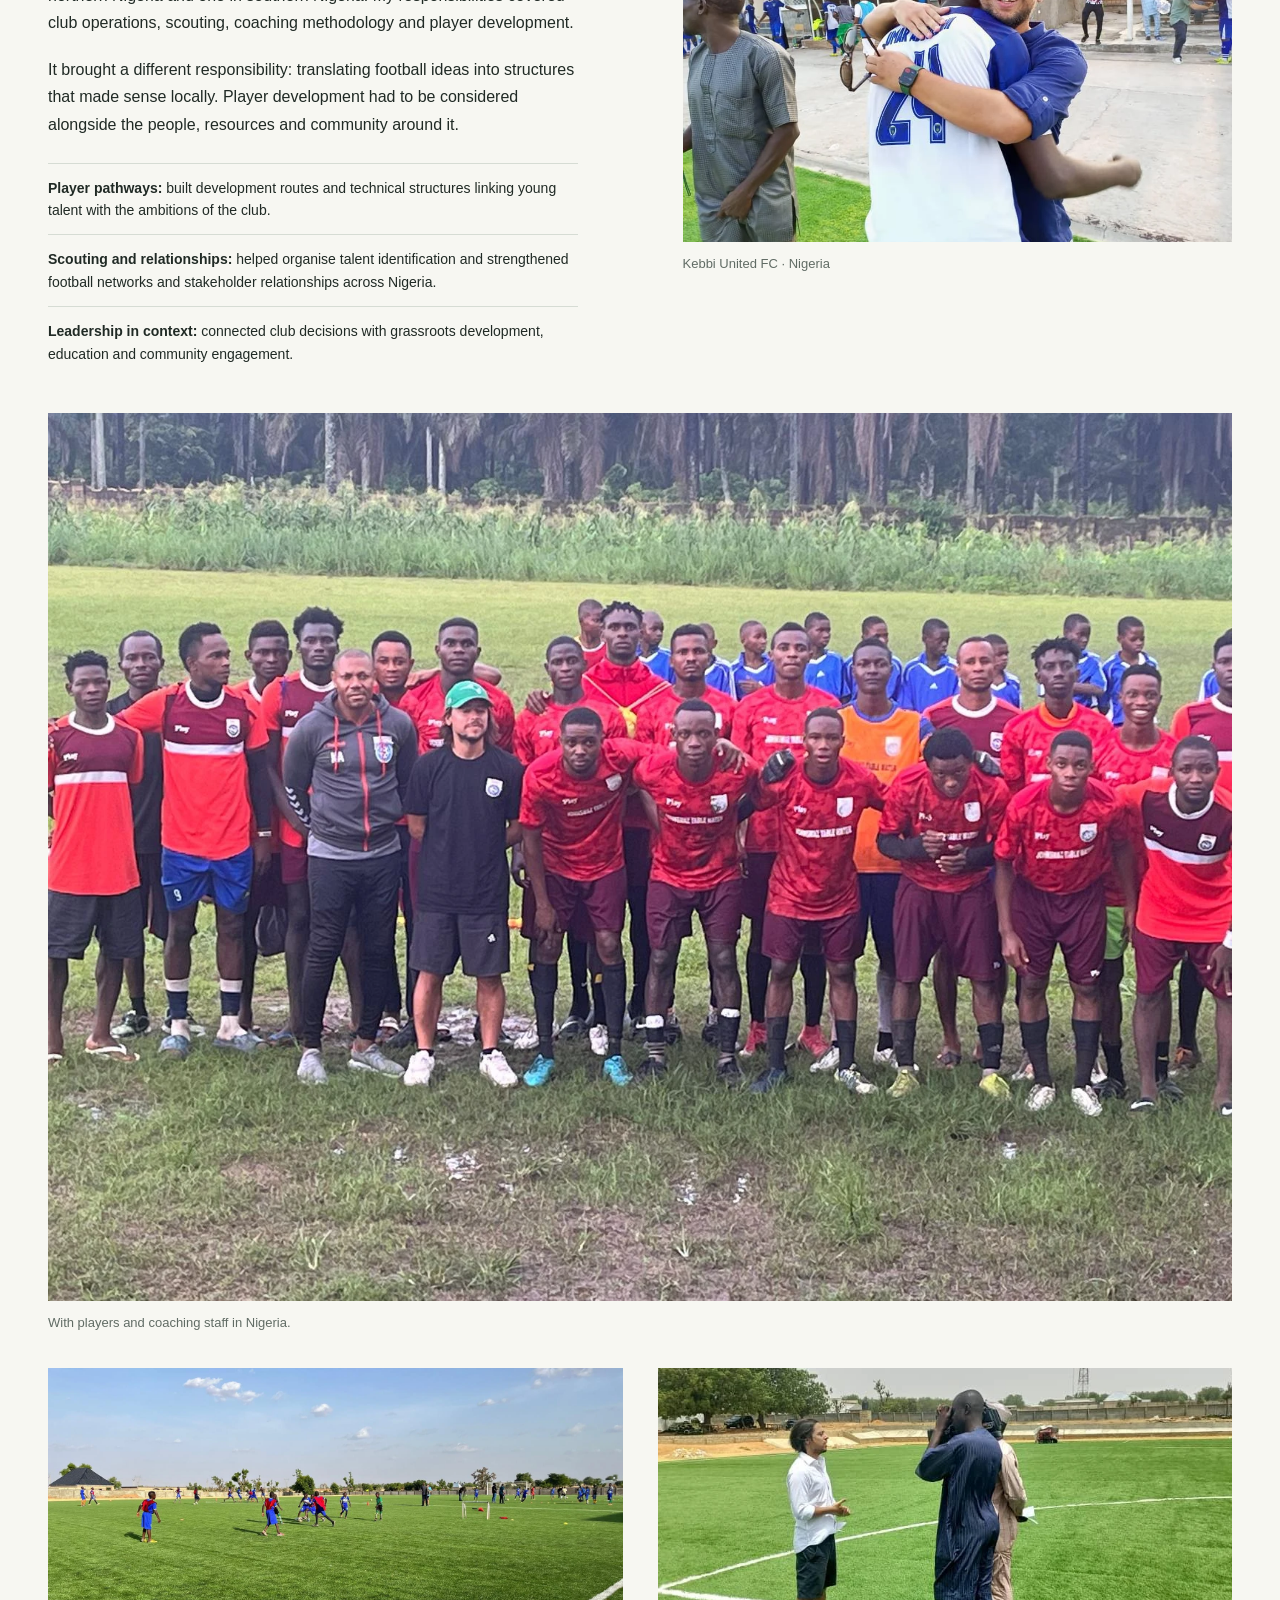
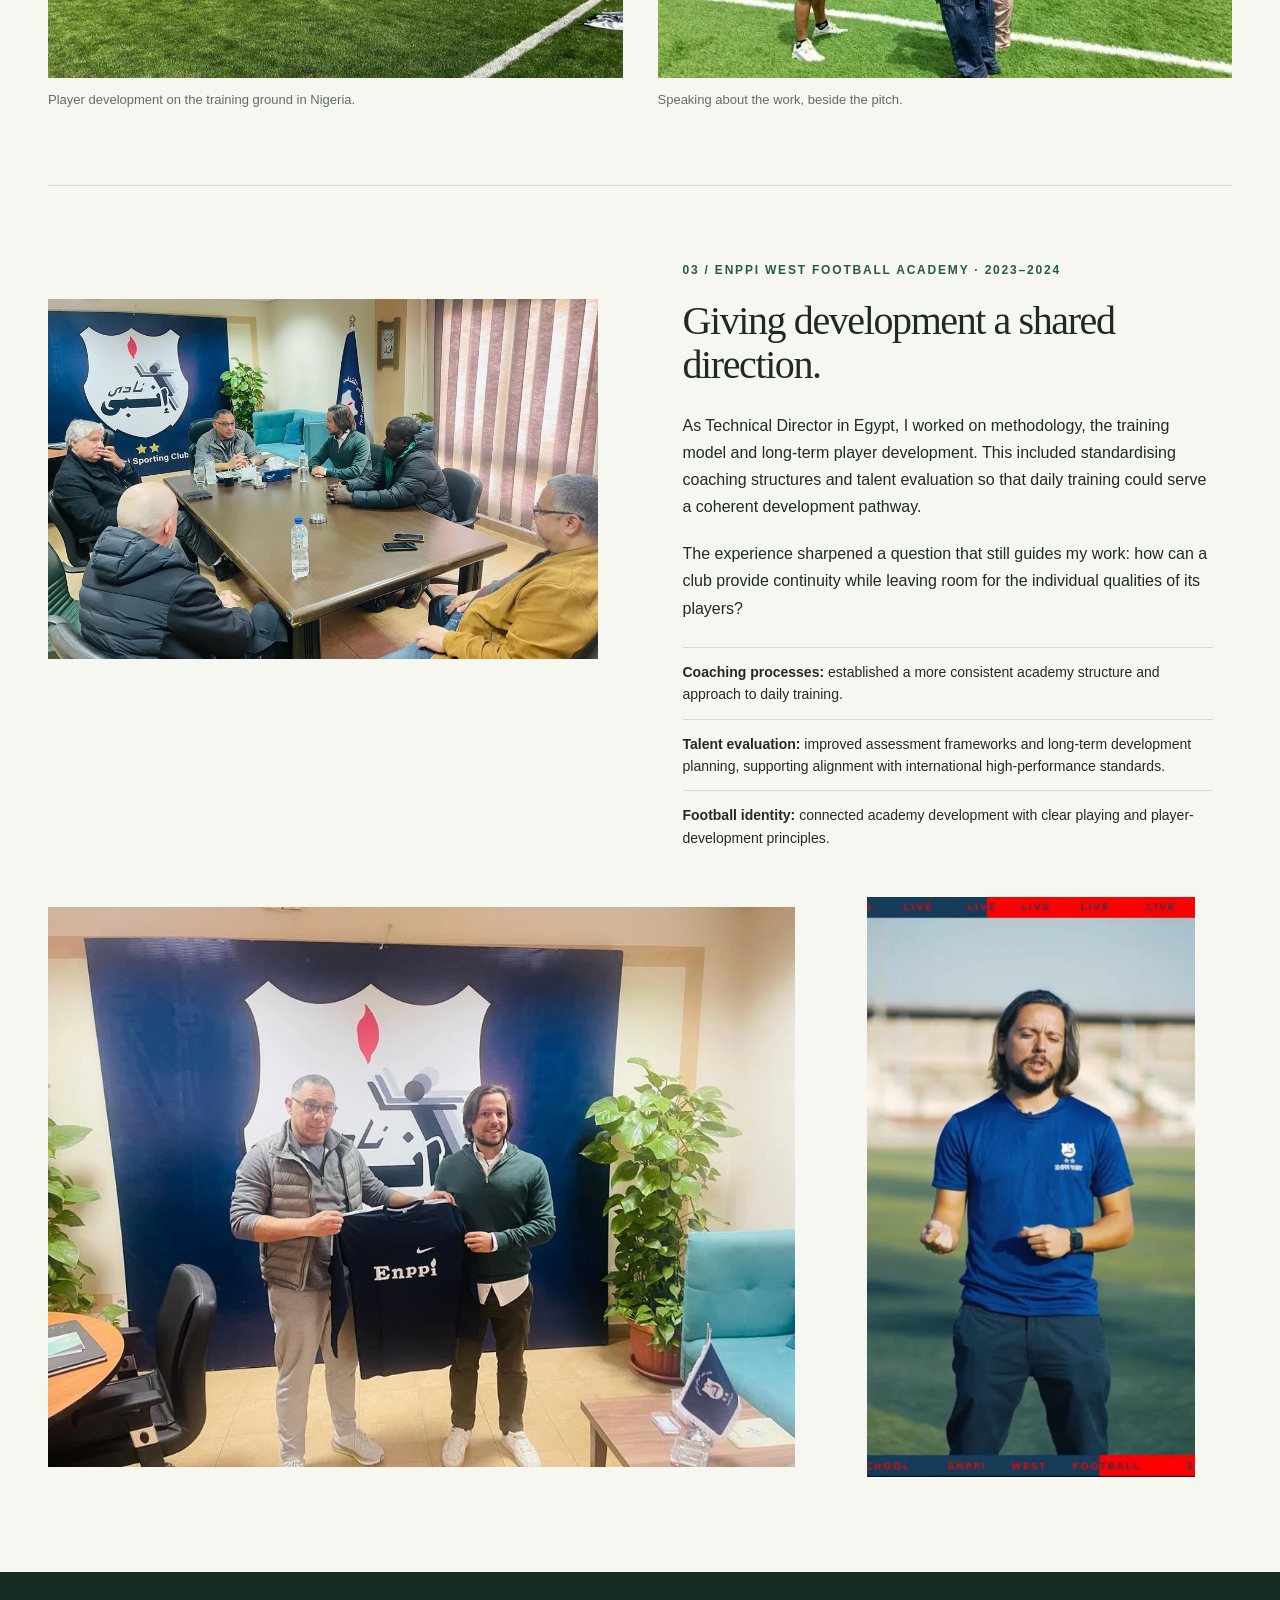
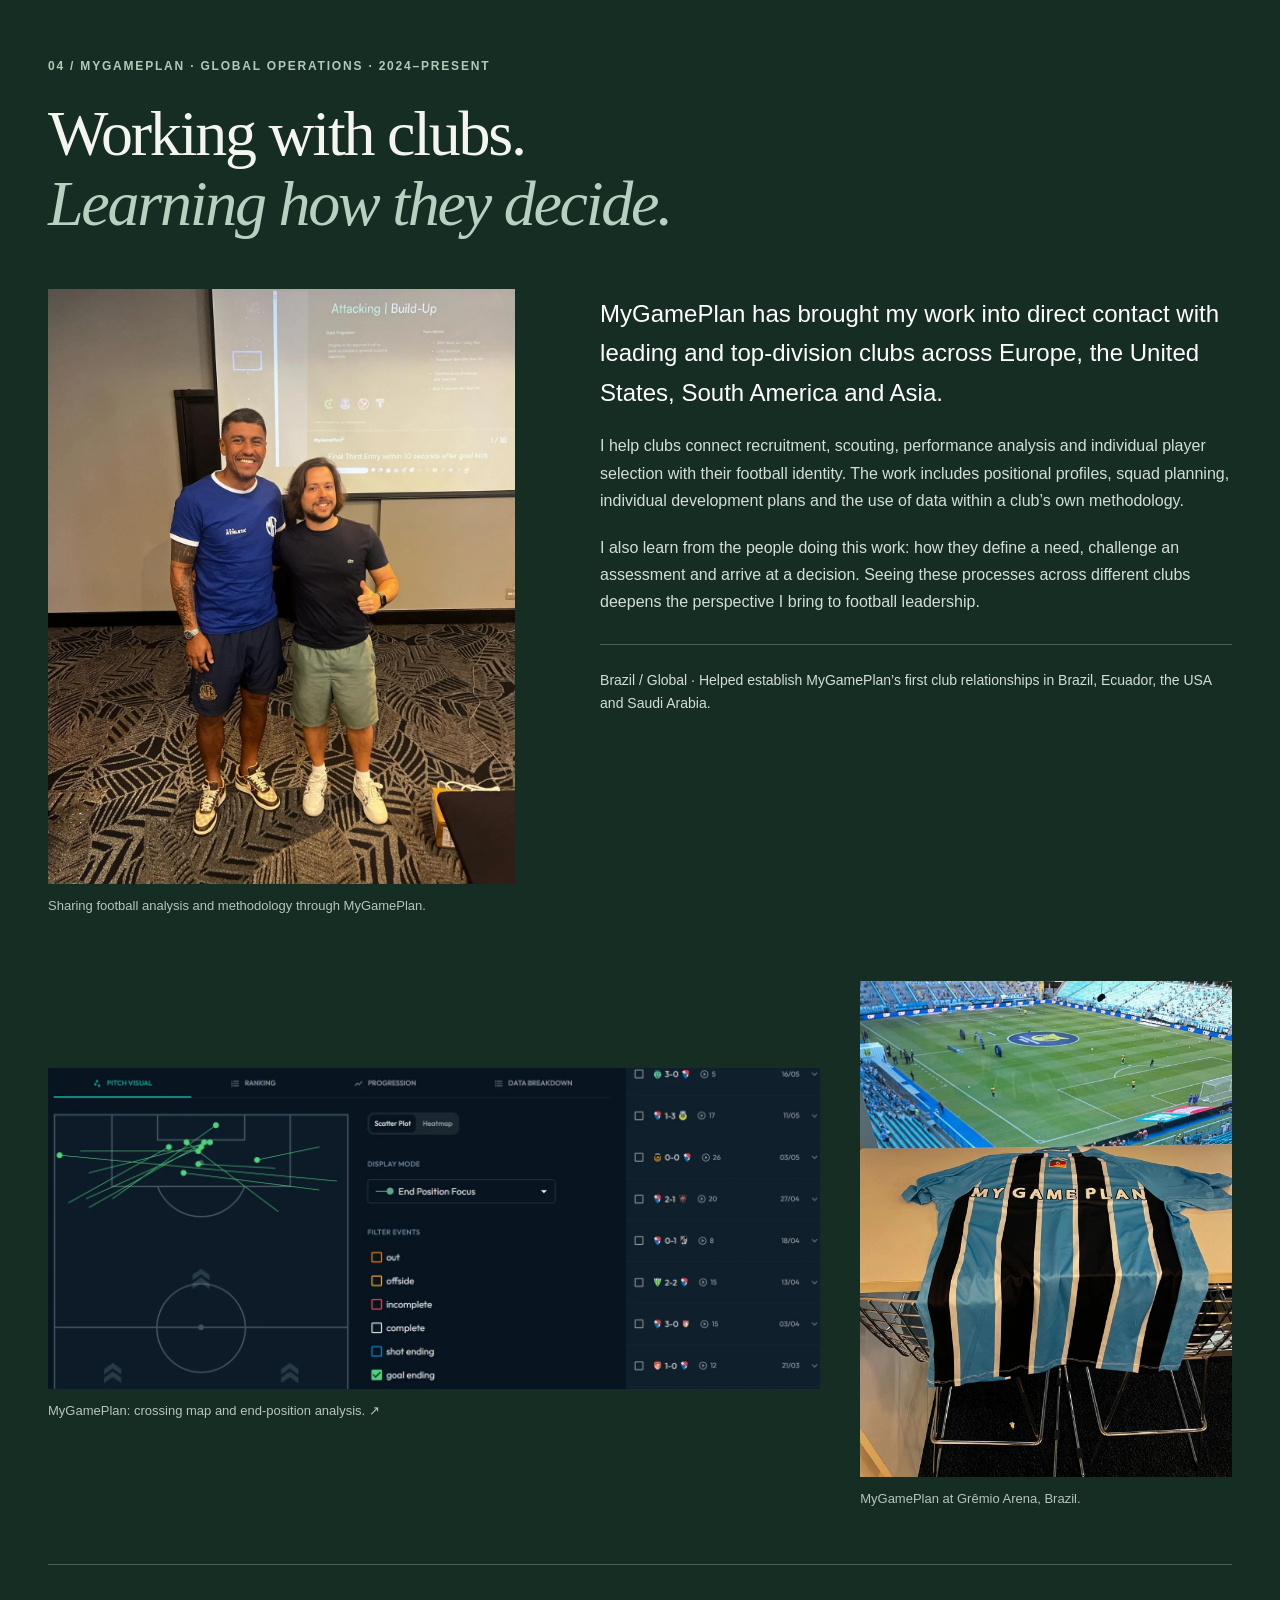
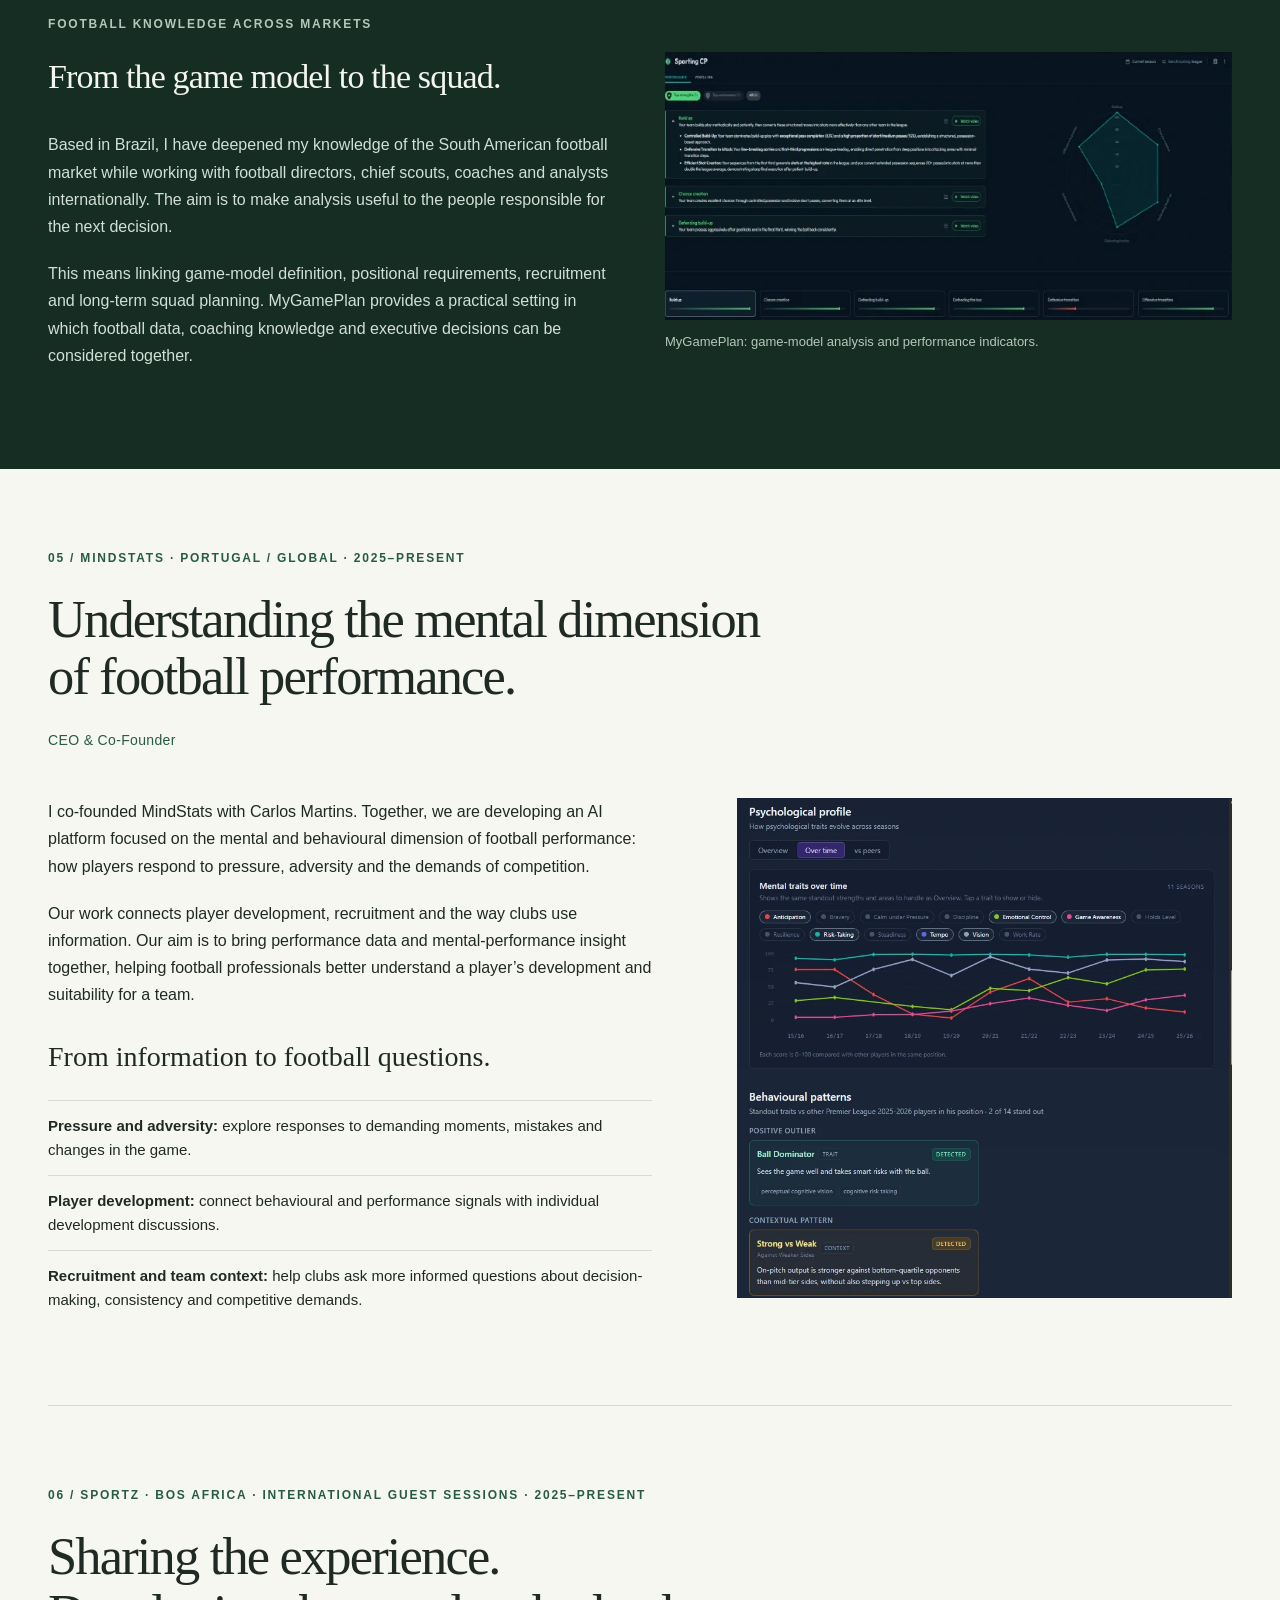
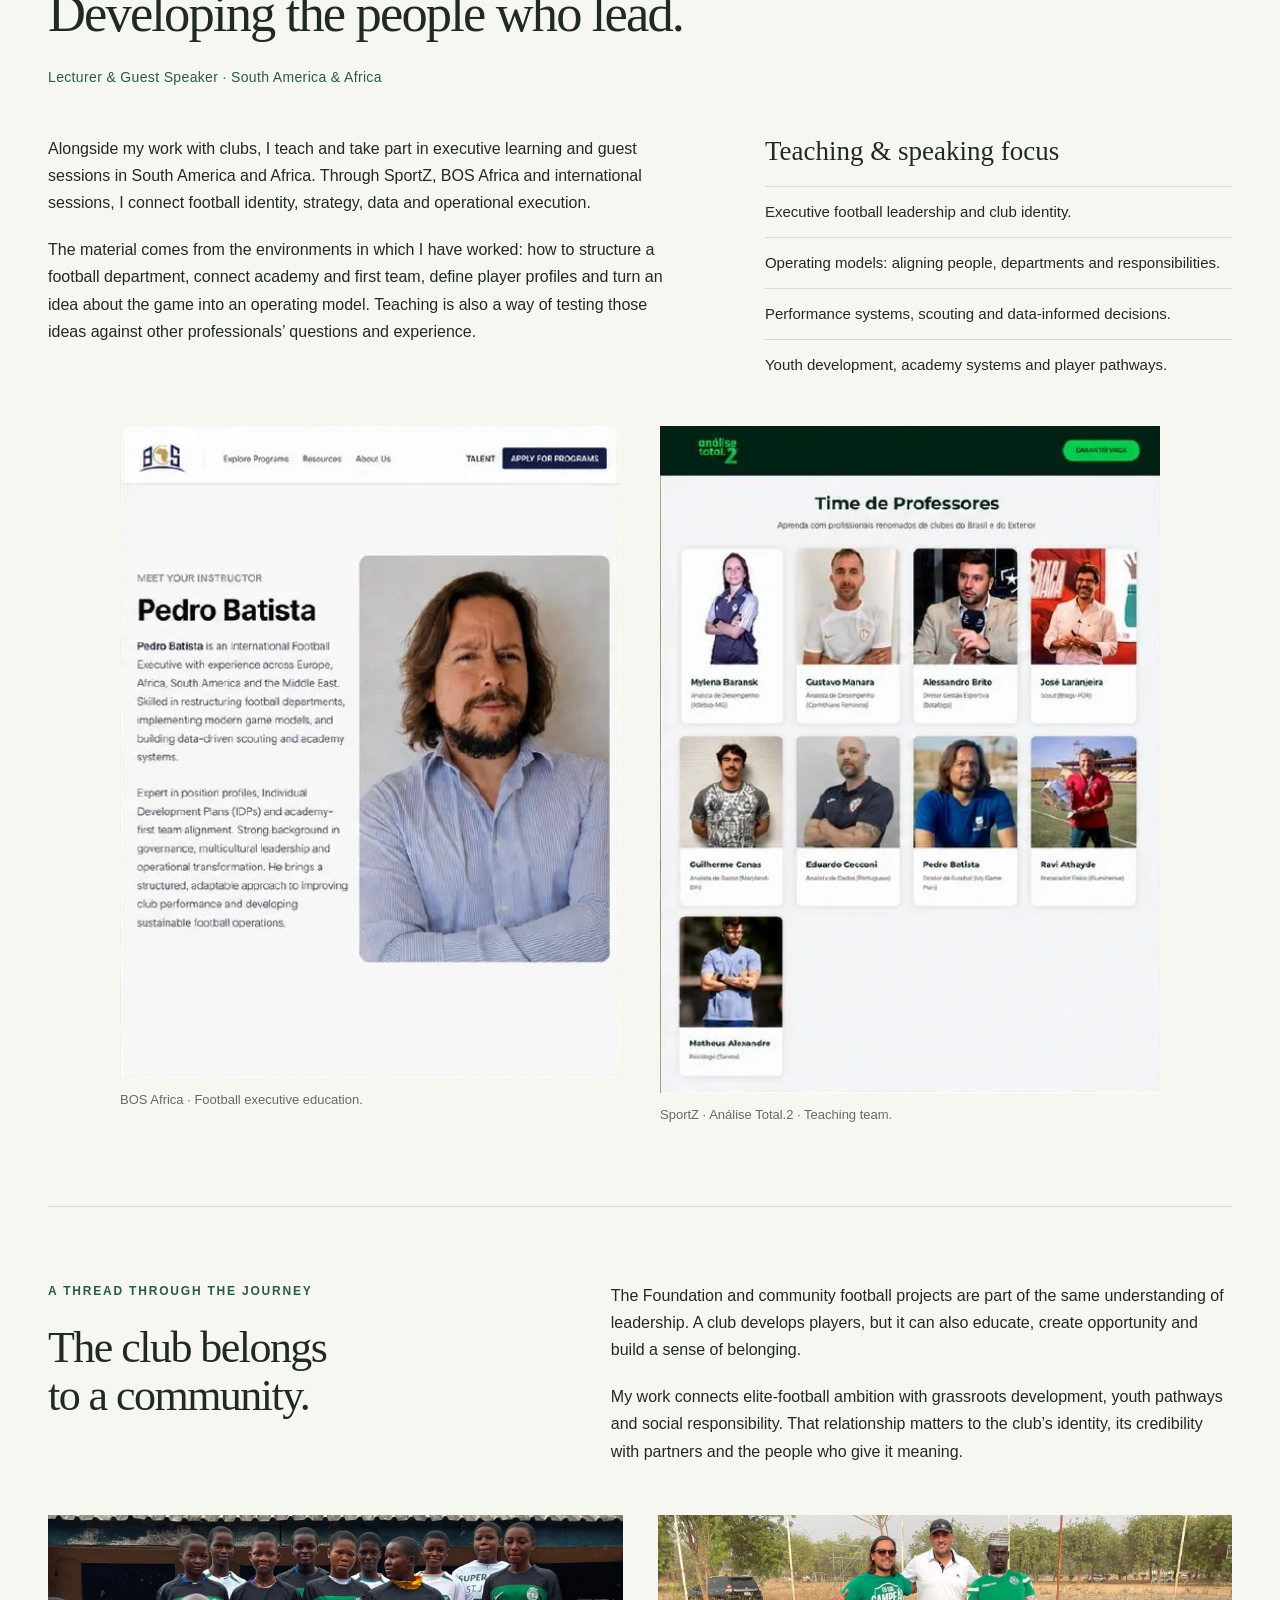
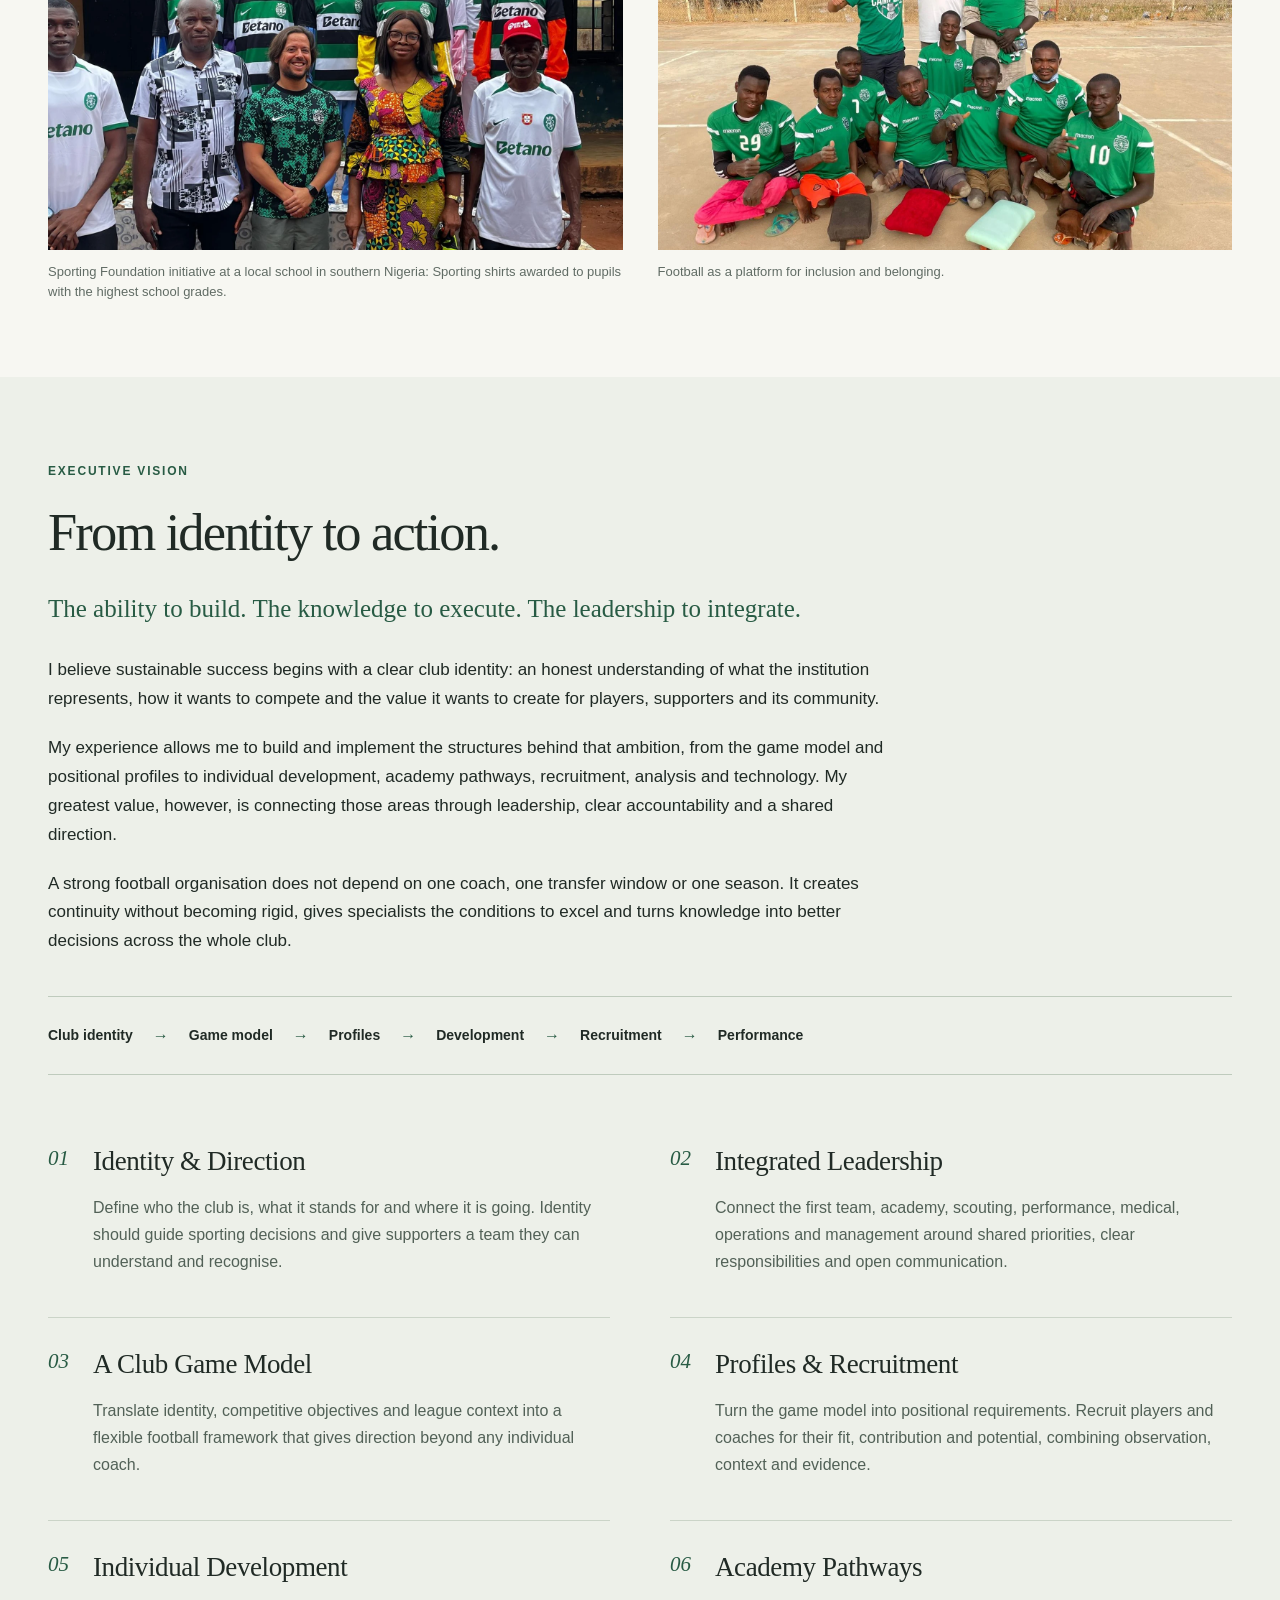
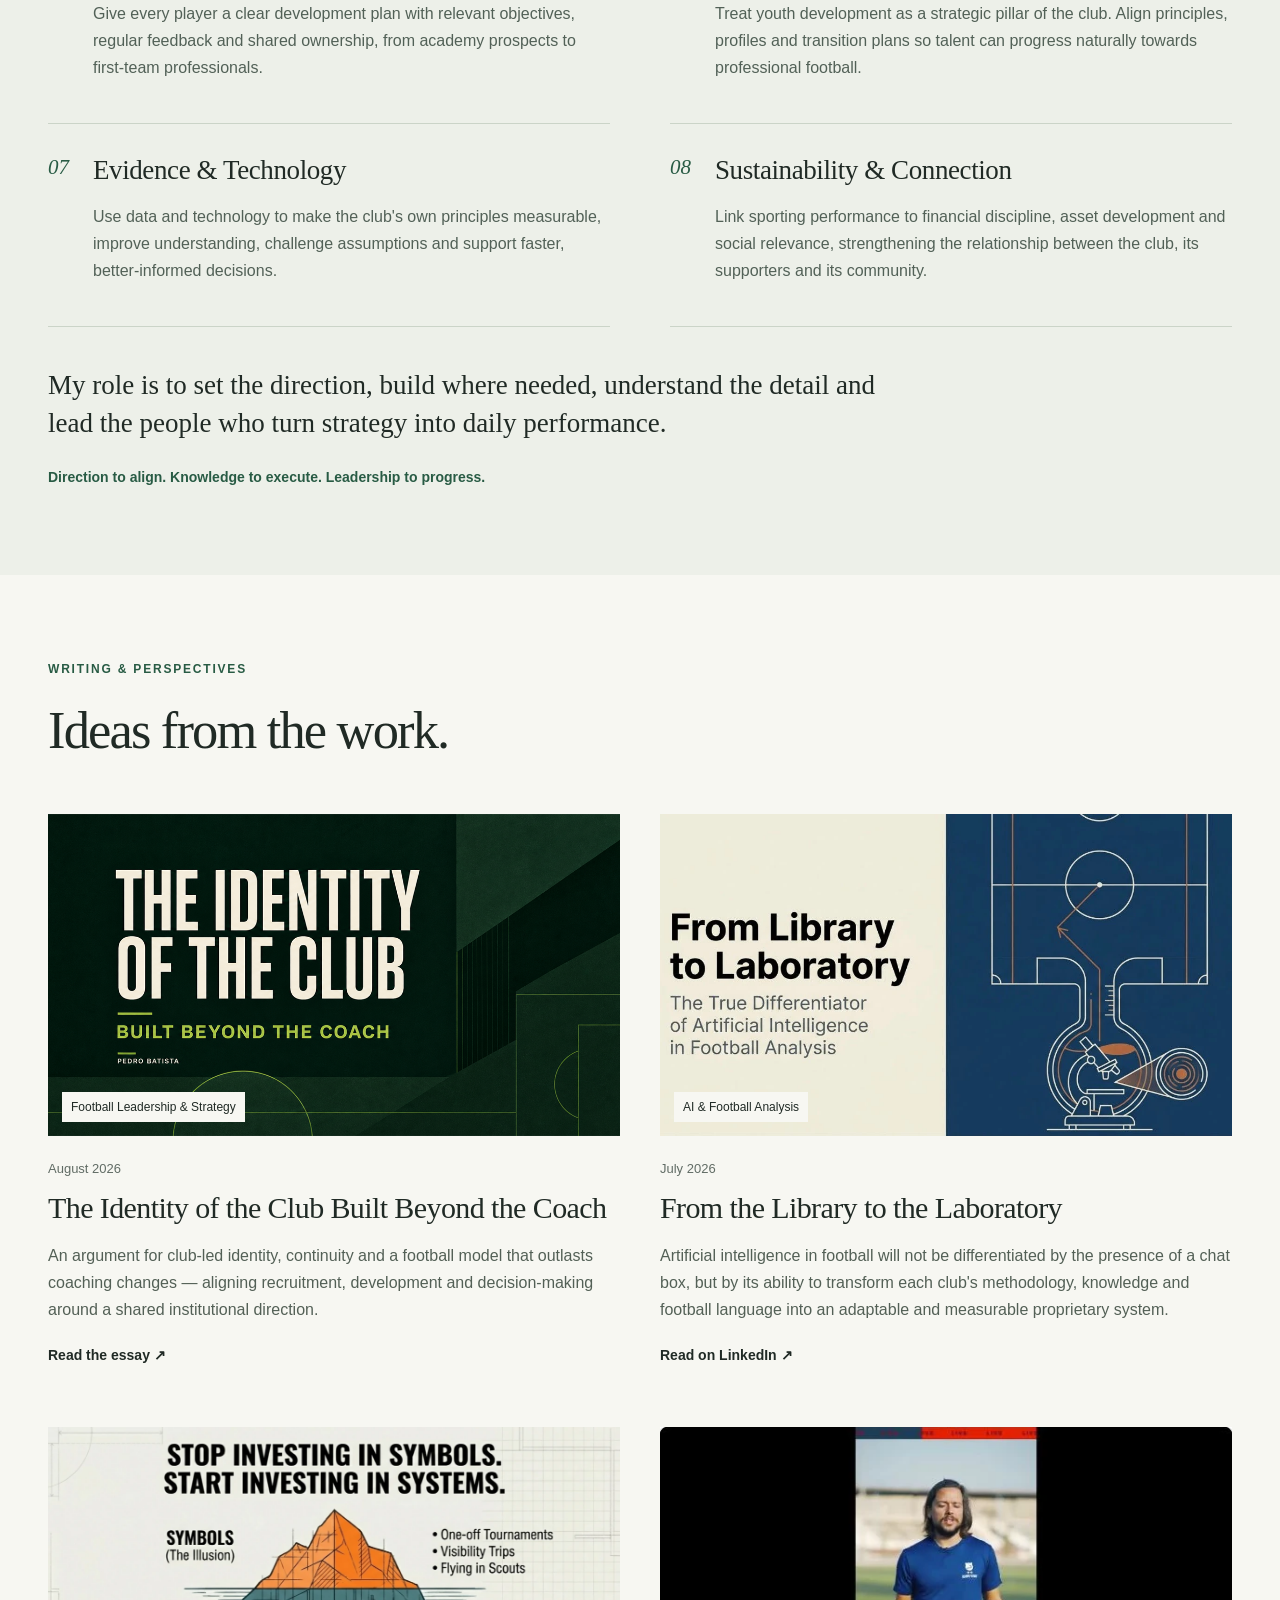
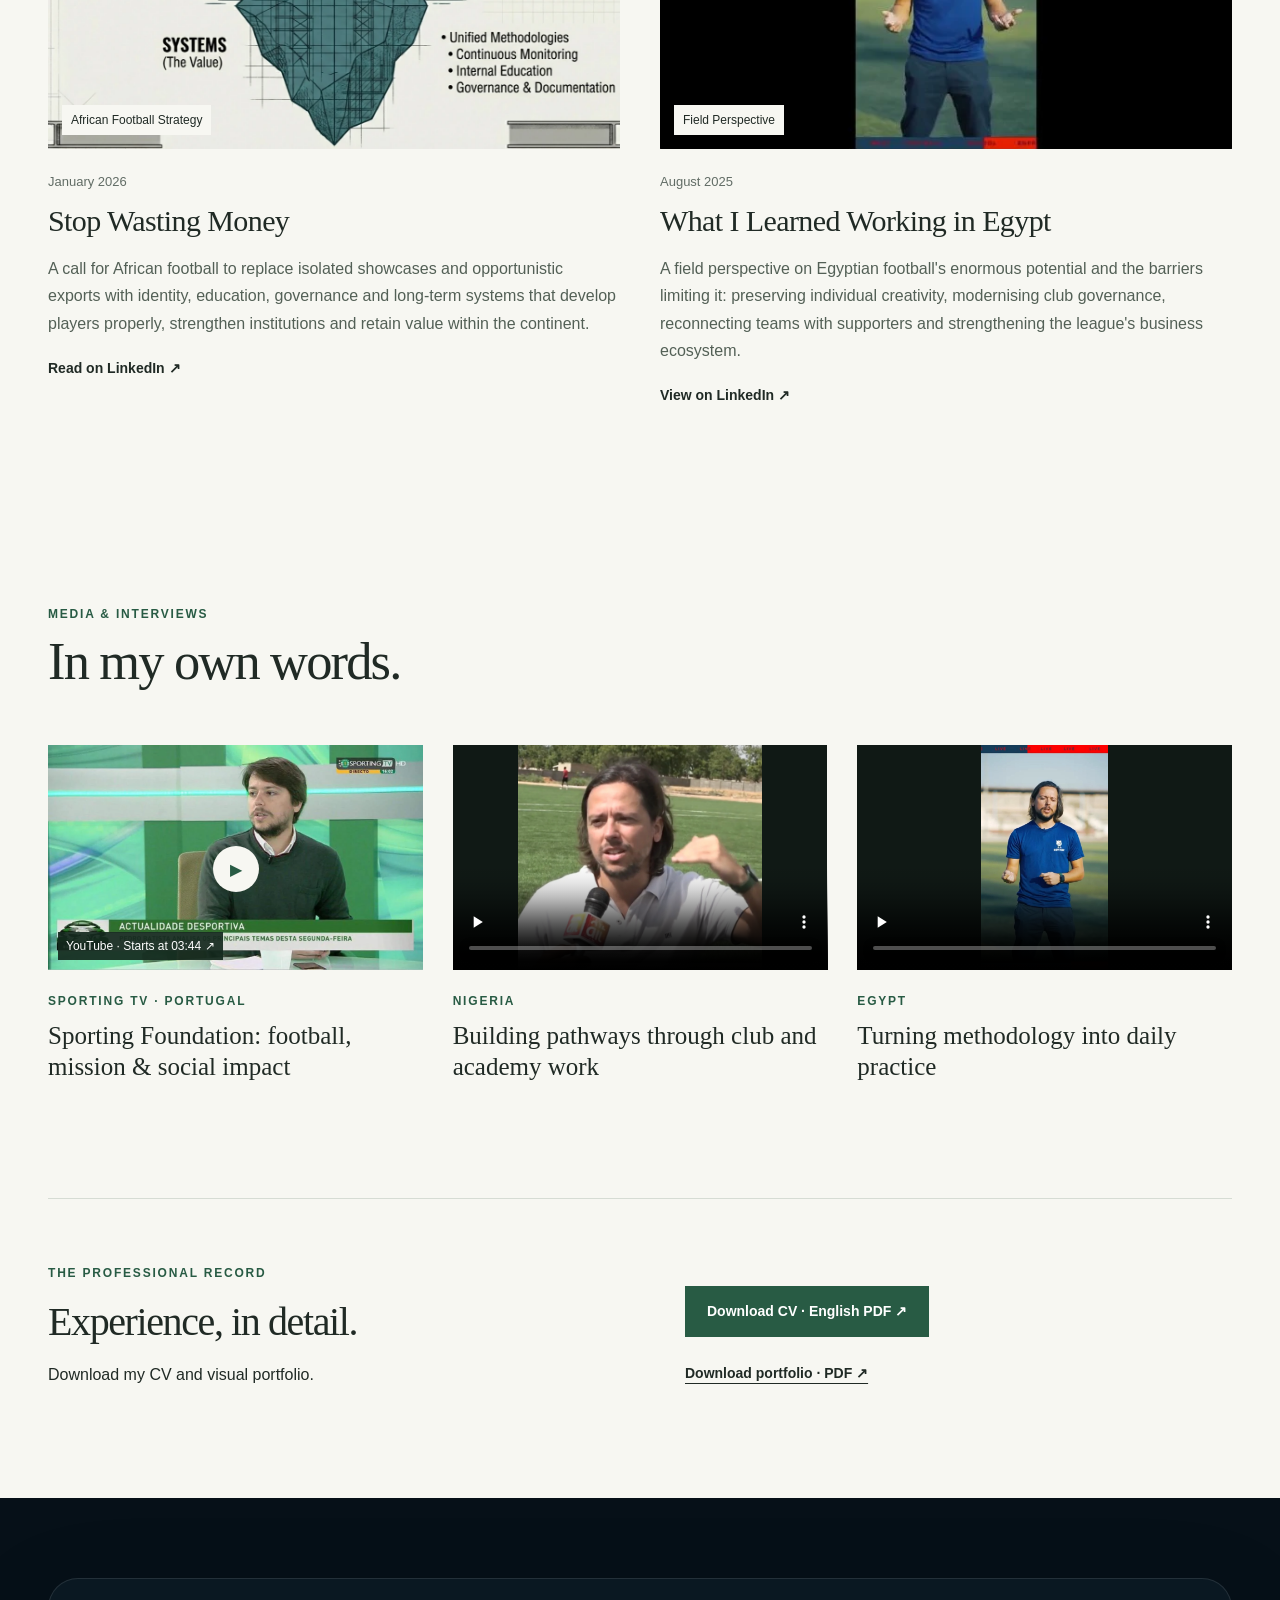
==== commit aa5cbae8: "Publish bilingual football executive profile" ====
--- a/index.html
+++ b/index.html
@@ -1,488 +1,118 @@
-<!doctype html>
-<html lang="en">
-<head>
-  <meta charset="utf-8">
-  <meta name="viewport" content="width=device-width, initial-scale=1, viewport-fit=cover">
-  <meta name="theme-color" content="#061018">
-  <meta name="description" content="Pedro Cunha Batista is an international football executive with experience across Europe, Africa and South America in club management, football operations, recruitment, talent development and technology.">
-  <meta property="og:type" content="website">
-  <meta property="og:url" content="https://pedrocunhabatista.github.io/">
-  <meta property="og:title" content="Pedro Cunha Batista | Football Executive &amp; Director of Football">
-  <meta property="og:description" content="Pedro Cunha Batista is an international football executive with experience across Europe, Africa and South America in club management, football operations, recruitment, talent development and technology.">
-  <meta property="og:image" content="https://pedrocunhabatista.github.io/assets/images/og-image.jpg">
-  <meta name="twitter:card" content="summary_large_image">
-  <meta name="twitter:title" content="Pedro Cunha Batista | Football Executive &amp; Director of Football">
-  <meta name="twitter:description" content="Pedro Cunha Batista is an international football executive with experience across Europe, Africa and South America in club management, football operations, recruitment, talent development and technology.">
-  <meta name="twitter:image" content="https://pedrocunhabatista.github.io/assets/images/og-image.jpg">
-  <title>Pedro Cunha Batista | Football Executive &amp; Director of Football</title>
-  <link rel="canonical" href="https://pedrocunhabatista.github.io/">
-  <script type="application/ld+json">
-    {
-      "@context": "https://schema.org",
-      "@type": "Person",
-      "name": "Pedro Cunha Batista",
-      "alternateName": "Pedro Batista",
-      "url": "https://pedrocunhabatista.github.io/",
-      "jobTitle": "Football Executive",
-      "description": "International football executive specialising in football leadership, club strategy, academy development, scouting, recruitment, data and innovation.",
-      "email": "mailto:pedrobatista.football@gmail.com",
-      "sameAs": [
-        "https://www.linkedin.com/in/pedrocunhabatista/",
-        "https://www.zerozero.pt/director.php?id=7320"
-      ]
-    }
-  </script>
-  <link rel="manifest" href="manifest.webmanifest">
-  <link rel="icon" href="assets/images/icon.svg" type="image/svg+xml">
-  <link rel="stylesheet" href="styles.css?v=7">
-</head>
-<body>
-  <a class="skip-link" href="#main">Skip to content</a>
-
-  <header class="site-header" id="top">
-    <div class="shell header-inner">
-      <a class="brand" href="#home" aria-label="Pedro Batista, home">
-        <span class="brand-mark" aria-hidden="true">PB</span>
-        <span><strong>Pedro Batista</strong><small>Football Executive</small></span>
-      </a>
-      <div class="header-actions">
-        <nav class="site-nav" id="site-nav" aria-label="Main navigation">
-          <a href="#profile">Profile</a>
-          <a href="#vision">Vision</a>
-          <a href="#journey">Journey</a>
-          <a href="#work">Portfolio</a>
-          <a href="#insights">Insights</a>
-          <a href="#media">Media</a>
-          <a href="#contact">Contact</a>
-          <button class="share-small" type="button" data-share>Share</button>
-        </nav>
-        <div class="language-switcher" role="group" aria-label="Choose language">
-          <button type="button" data-language="en" aria-pressed="true">EN</button>
-          <span aria-hidden="true">|</span>
-          <button type="button" data-language="pt" aria-pressed="false">PT</button>
-        </div>
-        <button class="menu-toggle" type="button" aria-expanded="false" aria-controls="site-nav" aria-label="Open menu">
-          <span></span><span></span>
-        </button>
-      </div>
-    </div>
-  </header>
-
-  <main id="main">
-    <section class="hero" id="home">
-      <div class="hero-grid shell">
-        <div class="hero-copy reveal">
-          <p class="eyebrow"><span></span> Executive portfolio</p>
-          <h1>Pedro Cunha Batista — Building football structures that turn <em>vision into performance.</em></h1>
-          <p class="hero-lede">International football executive connecting identity, operations, talent, data and leadership across Europe, Africa, South America and the Middle East.</p>
-          <div class="hero-actions">
-            <a class="button button-primary" href="#work">Explore my work <span aria-hidden="true">↓</span></a>
-            <a class="button button-ghost" href="assets/documents/Pedro-Batista-Executive-CV-ENG.pdf" download>Download CV</a>
-          </div>
-          <dl class="hero-metrics" aria-label="Career snapshot">
-            <div><dt>4</dt><dd>Regions</dd></div>
-            <div><dt>7</dt><dd>Impact pillars</dd></div>
-            <div><dt>360°</dt><dd>Club perspective</dd></div>
-          </dl>
-        </div>
-
-        <button class="hero-visual image-button reveal" type="button" data-lightbox="assets/slides/slide-01.webp" data-caption="Pedro Batista — Executive Portfolio">
-          <img src="assets/slides/slide-01.webp" alt="Cover of Pedro Batista's executive football portfolio" width="1467" height="825" fetchpriority="high">
-          <span class="visual-label"><span>Executive Portfolio</span><strong>Open cover</strong></span>
-        </button>
-      </div>
-      <div class="hero-glow" aria-hidden="true"></div>
-    </section>
-
-    <section class="ticker" aria-label="Areas of expertise">
-      <div class="ticker-track">
-        <span>Football identity</span><i></i><span>First-team structure</span><i></i><span>Academy development</span><i></i><span>Scouting & recruitment</span><i></i><span>Data & technology</span><i></i><span>Leadership & governance</span><i></i><span>Social impact</span>
-      </div>
-    </section>
-
-    <section class="section profile-section" id="profile">
-      <div class="shell">
-        <div class="section-heading reveal">
-          <p class="eyebrow"><span></span> Executive profile</p>
-          <h2>Strategy with an operator's mindset.</h2>
-        </div>
-        <div class="profile-grid">
-          <button class="profile-visual image-button reveal" type="button" data-lightbox="assets/slides/slide-02.webp" data-caption="Executive Profile & Vision">
-            <img src="assets/slides/slide-02.webp" alt="Executive profile, strategic pillars and career journey" width="1467" height="825" loading="lazy">
-            <span class="zoom-cue" aria-hidden="true">View full screen</span>
-          </button>
-          <div class="profile-copy reveal">
-            <figure class="executive-portrait">
-              <img src="assets/images/pedro-batista-original.webp" alt="Pedro Batista, international football executive" width="1024" height="1536" loading="lazy">
-              <figcaption><strong>Pedro Batista</strong><span>Football Executive</span></figcaption>
-            </figure>
-            <p class="lead">I help clubs and ownership groups build modern, competitive and sustainable football structures.</p>
-            <p>My work connects sporting vision, football operations, player development, scouting, recruitment, data, technology and leadership into one coherent operating model.</p>
-            <div class="pillars" aria-label="Seven pillars of strategic impact">
-              <span><b>01</b> Football identity</span>
-              <span><b>02</b> First-team structure</span>
-              <span><b>03</b> Academy development</span>
-              <span><b>04</b> Scouting & recruitment</span>
-              <span><b>05</b> Data & technology</span>
-              <span><b>06</b> Leadership & governance</span>
-              <span><b>07</b> Social impact</span>
-            </div>
-          </div>
-        </div>
-      </div>
-    </section>
-
-    <section class="section vision-section" id="vision">
-      <div class="shell">
-        <div class="vision-intro reveal">
-          <p class="eyebrow"><span></span> Executive vision</p>
-          <h2>From identity to action.</h2>
-          <p class="vision-positioning">The ability to build. The knowledge to execute. The leadership to integrate.</p>
-          <div class="vision-manifesto">
-            <p>I believe sustainable success begins with a clear club identity: an honest understanding of what the institution represents, how it wants to compete and the value it wants to create for players, supporters and its community.</p>
-            <p>My experience allows me to build and implement the structures behind that ambition, from the game model and positional profiles to individual development, academy pathways, recruitment, analysis and technology. My greatest value, however, is connecting those areas through leadership, clear accountability and a shared direction.</p>
-            <p>A strong football organisation does not depend on one coach, one transfer window or one season. It creates continuity without becoming rigid, gives specialists the conditions to excel and turns knowledge into better decisions across the whole club.</p>
-          </div>
-        </div>
-
-        <div class="vision-flow reveal" aria-label="From club identity to sustainable performance">
-          <span>Club identity</span><i aria-hidden="true">→</i><span>Game model</span><i aria-hidden="true">→</i><span>Profiles</span><i aria-hidden="true">→</i><span>Development</span><i aria-hidden="true">→</i><span>Recruitment</span><i aria-hidden="true">→</i><span>Performance</span>
-        </div>
-
-        <div class="vision-pillars">
-          <article class="vision-card reveal"><b>01</b><h3>Identity &amp; Direction</h3><p>Define who the club is, what it stands for and where it is going. Identity should guide sporting decisions and give supporters a team they can understand and recognise.</p></article>
-          <article class="vision-card reveal"><b>02</b><h3>Integrated Leadership</h3><p>Connect the first team, academy, scouting, performance, medical, operations and management around shared priorities, clear responsibilities and open communication.</p></article>
-          <article class="vision-card reveal"><b>03</b><h3>A Club Game Model</h3><p>Translate identity, competitive objectives and league context into a flexible football framework that gives direction beyond any individual coach.</p></article>
-          <article class="vision-card reveal"><b>04</b><h3>Profiles &amp; Recruitment</h3><p>Turn the game model into positional requirements. Recruit players and coaches for their fit, contribution and potential, combining observation, context and evidence.</p></article>
-          <article class="vision-card reveal"><b>05</b><h3>Individual Development</h3><p>Give every player a clear development plan with relevant objectives, regular feedback and shared ownership, from academy prospects to first-team professionals.</p></article>
-          <article class="vision-card reveal"><b>06</b><h3>Academy Pathways</h3><p>Treat youth development as a strategic pillar of the club. Align principles, profiles and transition plans so talent can progress naturally towards professional football.</p></article>
-          <article class="vision-card reveal"><b>07</b><h3>Evidence &amp; Technology</h3><p>Use data and technology to make the club's own principles measurable, improve understanding, challenge assumptions and support faster, better-informed decisions.</p></article>
-          <article class="vision-card reveal"><b>08</b><h3>Sustainability &amp; Connection</h3><p>Link sporting performance to financial discipline, asset development and social relevance, strengthening the relationship between the club, its supporters and its community.</p></article>
-        </div>
-
-        <div class="vision-closing reveal">
-          <p>My role is to set the direction, build where needed, understand the detail and lead the people who turn strategy into daily performance.</p>
-          <strong>Direction to align. Knowledge to execute. Leadership to progress.</strong>
-        </div>
-      </div>
-    </section>
-
-    <section class="section journey-section" id="journey">
-      <div class="shell">
-        <div class="section-heading split-heading reveal">
-          <div>
-            <p class="eyebrow"><span></span> Career journey</p>
-            <h2>Built across clubs, continents and contexts.</h2>
-          </div>
-          <p>From academy transformation and match operations to data-led strategy, education and AI.</p>
-        </div>
-        <div class="timeline">
-          <article class="timeline-item reveal">
-            <div class="timeline-date">2025—Present</div>
-            <div><p class="timeline-kicker">Portugal · Global</p><h3>MindStats</h3><p>CEO & Co-Founder of an AI platform focused on measuring mental performance in elite football.</p></div>
-          </article>
-          <article class="timeline-item reveal">
-            <div class="timeline-date">2024—Present</div>
-            <div><p class="timeline-kicker">Brazil · Global operations</p><h3>MyGamePlan</h3><p>Strategic guidance for clubs and scouting teams, integrating game model, recruitment, performance analysis and data.</p></div>
-          </article>
-          <article class="timeline-item reveal">
-            <div class="timeline-date">2025—Present</div>
-            <div><p class="timeline-kicker">Brazil · Nigeria</p><h3>SportZ & BOS Africa</h3><p>Lecturer and guest speaker in football identity, executive leadership, operating models and data-driven decision-making.</p></div>
-          </article>
-          <article class="timeline-item reveal">
-            <div class="timeline-date">2023—2025</div>
-            <div><p class="timeline-kicker">Egypt</p><h3>ENPPI West Football Academy</h3><p>Technical Director overseeing methodology, training model and long-term player-development strategy.</p></div>
-          </article>
-          <article class="timeline-item reveal">
-            <div class="timeline-date">2021—2023</div>
-            <div><p class="timeline-kicker">Nigeria</p><h3>Kebbi United & State Academies</h3><p>Directed club operations and two state academies, developing pathways, scouting systems and technical methodology.</p></div>
-          </article>
-          <article class="timeline-item reveal">
-            <div class="timeline-date">2013—2018</div>
-            <div><p class="timeline-kicker">Portugal</p><h3>Sporting CP</h3><p>Academy restructuring, Sporting ISM, UEFA match operations, Sporting TV and Sporting Social Foundation.</p></div>
-          </article>
-        </div>
-      </div>
-    </section>
-
-    <section class="section work-section" id="work">
-      <div class="shell">
-        <div class="section-heading split-heading reveal">
-          <div>
-            <p class="eyebrow"><span></span> Selected portfolio</p>
-            <h2>Work designed for lasting sporting progress.</h2>
-          </div>
-          <p>Tap any case to inspect the original portfolio visual in full-screen detail.</p>
-        </div>
-
-        <div class="filters reveal" role="group" aria-label="Filter projects">
-          <button class="filter is-active" type="button" data-filter="all" aria-pressed="true">All</button>
-          <button class="filter" type="button" data-filter="leadership" aria-pressed="false">Leadership</button>
-          <button class="filter" type="button" data-filter="data" aria-pressed="false">Data & AI</button>
-          <button class="filter" type="button" data-filter="education" aria-pressed="false">Education</button>
-          <button class="filter" type="button" data-filter="impact" aria-pressed="false">Impact</button>
-        </div>
-
-        <div class="project-grid">
-          <article class="project-card reveal" data-category="leadership">
-            <button class="project-image image-button" type="button" data-lightbox="assets/slides/slide-03.webp" data-caption="Sporting CP — Building a 360° Club Perspective">
-              <img src="assets/slides/slide-03.webp" alt="Sporting CP case study with Pedro Batista's roles and contributions" width="1467" height="825" loading="lazy">
-              <span class="project-number">01</span><span class="zoom-cue" aria-hidden="true">Expand</span>
-            </button>
-            <div class="project-copy"><div><p>Portugal · 2013—2018</p><h3>Sporting CP</h3></div><span>360° club perspective</span></div>
-          </article>
-
-          <article class="project-card reveal" data-category="leadership impact">
-            <button class="project-image image-button" type="button" data-lightbox="assets/slides/slide-04.webp" data-caption="Nigeria — Club Leadership, Academies & Social Impact">
-              <img src="assets/slides/slide-04.webp" alt="Nigeria club leadership, academies and social impact case study" width="1467" height="825" loading="lazy">
-              <span class="project-number">02</span><span class="zoom-cue" aria-hidden="true">Expand</span>
-            </button>
-            <div class="project-copy"><div><p>Nigeria · 2021—2023</p><h3>Kebbi United & State Academies</h3></div><span>Leadership & pathways</span></div>
-          </article>
-
-          <article class="project-card reveal" data-category="leadership education">
-            <button class="project-image image-button" type="button" data-lightbox="assets/slides/slide-05.webp" data-caption="ENPPI West Football Academy — Standardising Development">
-              <img src="assets/slides/slide-05.webp" alt="ENPPI West Football Academy development case study" width="1467" height="825" loading="lazy">
-              <span class="project-number">03</span><span class="zoom-cue" aria-hidden="true">Expand</span>
-            </button>
-            <div class="project-copy"><div><p>Egypt · 2023—2024</p><h3>ENPPI West Football Academy</h3></div><span>Academy transformation</span></div>
-          </article>
-
-          <article class="project-card reveal" data-category="data leadership">
-            <button class="project-image image-button" type="button" data-lightbox="assets/slides/slide-06.webp" data-caption="MyGamePlan — Turning Data into Football Leadership & Results">
-              <img src="assets/slides/slide-06.webp" alt="MyGamePlan global football strategy and data case study" width="1467" height="825" loading="lazy">
-              <span class="project-number">04</span><span class="zoom-cue" aria-hidden="true">Expand</span>
-            </button>
-            <div class="project-copy"><div><p>Brazil · Global · 2024—Present</p><h3>MyGamePlan</h3></div><span>Data into decisions</span></div>
-          </article>
-
-          <article class="project-card reveal" data-category="data">
-            <button class="project-image image-button" type="button" data-lightbox="assets/slides/slide-07.webp" data-caption="MindStats — Mental Performance Intelligence">
-              <img src="assets/slides/slide-07.webp" alt="MindStats AI mental performance intelligence concept" width="1467" height="825" loading="lazy">
-              <span class="project-number">05</span><span class="zoom-cue" aria-hidden="true">Expand</span>
-            </button>
-            <div class="project-copy"><div><p>Portugal · 2025—Present</p><h3>MindStats</h3></div><span>AI & mental performance</span></div>
-          </article>
-
-          <article class="project-card reveal" data-category="education leadership">
-            <button class="project-image image-button" type="button" data-lightbox="assets/slides/slide-08.webp" data-caption="Lecturer & Guest Speaker — Football Education and Executive Learning">
-              <img src="assets/slides/slide-08.webp" alt="Lecturer and guest speaker portfolio with BOS Africa and SportZ" width="1467" height="825" loading="lazy">
-              <span class="project-number">06</span><span class="zoom-cue" aria-hidden="true">Expand</span>
-            </button>
-            <div class="project-copy"><div><p>International · 2025—Present</p><h3>Lecturer & Guest Speaker</h3></div><span>Executive learning</span></div>
-          </article>
-
-          <article class="project-card project-card-wide reveal" data-category="impact">
-            <button class="project-image image-button" type="button" data-lightbox="assets/slides/slide-09.webp" data-caption="Social Impact — Football as a Development Platform">
-              <img src="assets/slides/slide-09.webp" alt="Football social impact and community development projects" width="1467" height="825" loading="lazy">
-              <span class="project-number">07</span><span class="zoom-cue" aria-hidden="true">Expand</span>
-            </button>
-            <div class="project-copy"><div><p>Foundation · Community projects</p><h3>Football as a Development Platform</h3></div><span>People & communities</span></div>
-          </article>
-        </div>
-      </div>
-    </section>
-
-    <section class="section insights-section" id="insights">
-      <div class="shell">
-        <div class="section-heading split-heading reveal">
-          <div>
-            <p class="eyebrow"><span></span> Selected insights</p>
-            <h2>Ideas that shape the work.</h2>
-          </div>
-          <p>Perspectives on football strategy, technology and institutional development, informed by experience across different markets and operating contexts.</p>
-        </div>
-
-        <div class="insights-grid">
-          <article class="insight-card reveal">
-            <a href="https://identity-beyond-the-coach.pedrocb.chatgpt.site/" target="_blank" rel="noopener" aria-label="Read The Identity of the Club Built Beyond the Coach">
-              <div class="insight-image">
-                <img src="assets/images/insights/identity-beyond-the-coach.png" alt="Cover of The Identity of the Club Built Beyond the Coach" width="1200" height="630" loading="lazy">
-                <span>Football Leadership &amp; Strategy</span>
-              </div>
-              <div class="insight-copy">
-                <p>August 2026</p>
-                <h3>The Identity of the Club Built Beyond the Coach</h3>
-                <div>An argument for club-led identity, continuity and a football model that outlasts coaching changes — aligning recruitment, development and decision-making around a shared institutional direction.</div>
-                <strong>Read the essay <span aria-hidden="true">↗</span></strong>
-              </div>
-            </a>
-          </article>
-          <article class="insight-card reveal">
-            <a href="https://www.linkedin.com/pulse/from-library-laboratory-what-really-differentiate-ai-football-pedro-ga05e/" target="_blank" rel="noopener" aria-label="Read From the Library to the Laboratory on LinkedIn">
-              <div class="insight-image">
-                <img src="assets/images/insights/ai-football-analysis.webp?v=2" alt="Original cover of From the Library to the Laboratory" width="1064" height="599" loading="lazy">
-                <span>AI &amp; Football Analysis</span>
-              </div>
-              <div class="insight-copy">
-                <p>July 2026</p>
-                <h3>From the Library to the Laboratory</h3>
-                <div>Artificial intelligence in football will not be differentiated by the presence of a chat box, but by its ability to transform each club's methodology, knowledge and football language into an adaptable and measurable proprietary system.</div>
-                <strong>Read on LinkedIn <span aria-hidden="true">↗</span></strong>
-              </div>
-            </a>
-          </article>
-
-          <article class="insight-card reveal">
-            <a href="https://www.linkedin.com/pulse/stop-wasting-money-why-african-football-must-break-free-pedro-batista-qpote/" target="_blank" rel="noopener" aria-label="Read Stop Wasting Money on LinkedIn">
-              <div class="insight-image">
-                <img src="assets/images/insights/african-football-systems.webp?v=2" alt="Original cover illustrating the shift from symbolic actions to football systems" width="1232" height="693" loading="lazy">
-                <span>African Football Strategy</span>
-              </div>
-              <div class="insight-copy">
-                <p>January 2026</p>
-                <h3>Stop Wasting Money</h3>
-                <div>A call for African football to replace isolated showcases and opportunistic exports with identity, education, governance and long-term systems that develop players properly, strengthen institutions and retain value within the continent.</div>
-                <strong>Read on LinkedIn <span aria-hidden="true">↗</span></strong>
-              </div>
-            </a>
-          </article>
-
-          <article class="insight-card reveal">
-            <a href="https://www.linkedin.com/posts/pedrocunhabatista_africanfootball-activity-7357034056586326016-vlFF" target="_blank" rel="noopener" aria-label="View What I Learned Working in Egypt on LinkedIn">
-              <div class="insight-image">
-                <img src="assets/images/insights/egypt-football-perspective.webp?v=2" alt="Pedro Batista speaking on the pitch in the original LinkedIn video" width="614" height="345" loading="lazy">
-                <span>Field Perspective</span>
-              </div>
-              <div class="insight-copy">
-                <p>August 2025</p>
-                <h3>What I Learned Working in Egypt</h3>
-                <div>A field perspective on Egyptian football's enormous potential and the barriers limiting it: preserving individual creativity, modernising club governance, reconnecting teams with supporters and strengthening the league's business ecosystem.</div>
-                <strong>View on LinkedIn <span aria-hidden="true">↗</span></strong>
-              </div>
-            </a>
-          </article>
-        </div>
-      </div>
-    </section>
-
-    <section class="section media-section" id="media">
-      <div class="shell">
-        <div class="section-heading split-heading reveal">
-          <div>
-            <p class="eyebrow"><span></span> Media &amp; interviews</p>
-            <h2>Football ideas, shared from the field.</h2>
-          </div>
-          <p>Selected interviews and field perspectives on leadership, academy development and football's social role.</p>
-        </div>
-
-        <div class="media-grid">
-          <article class="media-card media-card-featured reveal">
-            <div class="media-frame media-frame-youtube">
-              <a class="youtube-launch" href="https://www.youtube.com/watch?v=NYie2KqqMXQ&amp;t=224s" target="_blank" rel="noopener" aria-label="Watch the Sporting Foundation interview on YouTube from 3 minutes 44 seconds">
-                <img src="assets/slides/slide-03.webp" alt="Sporting CP interview and social impact perspective" width="1467" height="825" loading="lazy">
-                <span class="play-button" aria-hidden="true">&#9654;</span>
-                <span class="video-duration">Watch on YouTube &middot; 03:44 &#8599;</span>
-              </a>
-            </div>
-            <div class="media-copy">
-              <p>Sporting TV &middot; Portugal</p>
-              <h3>Sporting Foundation: football, mission &amp; social impact</h3>
-            </div>
-          </article>
-
-          <article class="media-card reveal">
-            <div class="media-frame">
-              <video controls preload="none" poster="assets/slides/slide-04.webp" playsinline aria-label="Pedro Batista field perspective from Nigeria">
-                <source src="assets/media/pedro-batista-nigeria.mp4" type="video/mp4">
-                Your browser does not support embedded video.
-              </video>
-            </div>
-            <div class="media-copy">
-              <p>Nigeria &middot; Leadership in context</p>
-              <h3>Building pathways through club and academy work</h3>
-            </div>
-          </article>
-
-          <article class="media-card media-card-portrait reveal">
-            <div class="media-frame is-portrait">
-              <video controls preload="none" poster="assets/slides/slide-05.webp" playsinline aria-label="Pedro Batista academy perspective from Egypt">
-                <source src="assets/media/pedro-batista-egypt.mp4" type="video/mp4">
-                Your browser does not support embedded video.
-              </video>
-            </div>
-            <div class="media-copy">
-              <p>Egypt &middot; Academy development</p>
-              <h3>Turning methodology into daily practice</h3>
-            </div>
-          </article>
-        </div>
-      </div>
-    </section>
-
-    <section class="section documents-section" id="documents">
-      <div class="shell">
-        <div class="section-heading split-heading reveal">
-          <div><p class="eyebrow"><span></span> Full documents</p><h2>Explore every detail.</h2></div>
-          <p>The original English CV and executive portfolio are included for offline reading and download.</p>
-        </div>
-        <div class="document-grid">
-          <article class="document-card reveal">
-            <div class="document-previews" aria-label="CV page previews">
-              <button class="document-preview image-button" type="button" data-lightbox="assets/cv/cv-page-1.webp?v=2" data-caption="Executive CV — Page 1">
-                <img src="assets/cv/cv-page-1.webp?v=2" alt="First page of Pedro Batista's executive CV" width="992" height="1404" loading="lazy">
-              </button>
-              <button class="document-preview image-button" type="button" data-lightbox="assets/cv/cv-page-2.webp?v=2" data-caption="Executive CV — Page 2">
-                <img src="assets/cv/cv-page-2.webp?v=2" alt="Second page of Pedro Batista's executive CV" width="992" height="1404" loading="lazy">
-              </button>
-            </div>
-            <div><p>2 pages · English</p><h3>Executive CV</h3><a href="assets/documents/Pedro-Batista-Executive-CV-ENG.pdf" download>Download PDF <span aria-hidden="true">↓</span></a></div>
-          </article>
-          <article class="document-card reveal">
-            <button class="document-preview image-button" type="button" data-lightbox="assets/slides/slide-01.webp" data-caption="Executive Portfolio — Cover">
-              <img src="assets/slides/slide-01.webp" alt="Cover of Pedro Batista's executive portfolio" width="1467" height="825" loading="lazy">
-              <span class="zoom-cue" aria-hidden="true">Preview</span>
-            </button>
-            <div><p>10 pages · English</p><h3>Executive Portfolio</h3><a href="assets/documents/Pedro-Batista-Executive-Portfolio.pdf" download>Download PDF <span aria-hidden="true">↓</span></a></div>
-          </article>
-        </div>
-
-        <div class="credentials reveal">
-          <details><summary>Education & specialist training <span>+</span></summary><div><p>Economics at ISEG; Team Management at the Portuguese Football Federation; Fundamentals of Global Sports Management at NYU; scouting, football analysis, data science, sports innovation, football business, sports law and FA development courses.</p></div></details>
-          <details><summary>Languages <span>+</span></summary><div><p>Portuguese — native · English — fluent · Spanish — working · French — basic</p></div></details>
-        </div>
-      </div>
-    </section>
-
-    <section class="section contact-section" id="contact">
-      <div class="shell contact-card reveal">
-        <div>
-          <p class="eyebrow"><span></span> Let's connect</p>
-          <h2>Building the next chapter of football.</h2>
-          <p>Available for executive leadership, club development, academy transformation, strategic advisory and speaking engagements.</p>
-        </div>
-        <div class="contact-actions">
-          <a class="contact-link whatsapp" href="https://wa.me/351937588859?text=Hello%20Pedro%2C%20I%20visited%20your%20executive%20portfolio%20and%20would%20like%20to%20connect." target="_blank" rel="noopener"><span>WhatsApp</span><strong>Start a conversation ↗</strong></a>
-          <a class="contact-link" href="mailto:pedrobatista.football@gmail.com"><span>Email</span><strong>pedrobatista.football@gmail.com ↗</strong></a>
-          <a class="contact-link" href="https://www.linkedin.com/in/pedrocunhabatista/" target="_blank" rel="noopener"><span>LinkedIn</span><strong>View profile ↗</strong></a>
-          <a class="contact-link" href="https://www.zerozero.pt/director.php?id=7320" target="_blank" rel="noopener"><span>ZeroZero</span><strong>View profile ↗</strong></a>
-          <button class="contact-link share-contact" type="button" data-share><span>Share portfolio</span><strong>Send this page ↗</strong></button>
-        </div>
-      </div>
-    </section>
-  </main>
-
-  <footer class="site-footer">
-    <div class="shell"><div><strong>Pedro Batista</strong><span>Football leadership · Strategy · Innovation</span></div><a href="#home" data-back-to-top>Back to top ↑</a></div>
-  </footer>
-
-  <nav class="mobile-nav" aria-label="Mobile navigation">
-    <a href="#home"><span aria-hidden="true">⌂</span>Home</a>
-    <a href="#vision"><span aria-hidden="true">◎</span>Vision</a>
-    <a href="#work"><span aria-hidden="true">◇</span>Work</a>
-    <a href="#contact"><span aria-hidden="true">✦</span>Contact</a>
-  </nav>
-
-  <dialog class="lightbox" aria-label="Portfolio image viewer">
-    <div class="lightbox-bar">
-      <p class="lightbox-caption"></p>
-      <div><button type="button" data-zoom-out aria-label="Zoom out">−</button><button type="button" data-zoom-reset aria-label="Reset zoom">100%</button><button type="button" data-zoom-in aria-label="Zoom in">+</button><button class="lightbox-close" type="button" aria-label="Close image">×</button></div>
-    </div>
-    <div class="lightbox-stage"><img src="" alt=""></div>
-  </dialog>
-
-  <div class="toast" role="status" aria-live="polite"></div>
-  <script src="translations.js?v=4" defer></script>
-  <script src="app.js?v=7" defer></script>
-</body>
-</html>
+<!doctype html><html lang="en"><head><meta charset="utf-8"><meta name="viewport" content="width=device-width, initial-scale=1"><meta name="robots" content="index,follow"><title>Pedro Cunha Batista — Football Executive</title><meta name="description" content="Football executive with experience across Europe, Africa and South America. Club operations, academy development and work with clubs through MyGamePlan."><meta property="og:image" content="https://pedrocunhabatista.github.io/assets/images/og-image.jpg"><link rel="icon" href="assets/images/icon.svg"><link rel="manifest" href="manifest.webmanifest"><meta name="theme-color" content="#285b44"><link rel="stylesheet" href="styles.css?v=0dd0bc50e2"><link rel="stylesheet" href="journey.css?v=7f295b486b"><script src="app.js?v=7c36236a74" defer></script><link rel="canonical" href="https://pedrocunhabatista.github.io/"><link rel="alternate" hreflang="en" href="https://pedrocunhabatista.github.io/"><link rel="alternate" hreflang="pt" href="https://pedrocunhabatista.github.io/pt.html"><link rel="alternate" hreflang="x-default" href="https://pedrocunhabatista.github.io/"><meta property="og:url" content="https://pedrocunhabatista.github.io/"><meta property="og:type" content="website"><meta property="og:title" content="Pedro Cunha Batista — Football Executive"><meta property="og:description" content="Football executive with experience across Europe, Africa and South America. Club operations, academy development and work with clubs through MyGamePlan."><meta name="twitter:card" content="summary_large_image"><meta name="twitter:title" content="Pedro Cunha Batista — Football Executive"><meta name="twitter:description" content="Football executive with experience across Europe, Africa and South America. Club operations, academy development and work with clubs through MyGamePlan."><meta name="twitter:image" content="https://pedrocunhabatista.github.io/assets/images/og-image.jpg"><script type="application/ld+json">{"@context": "https://schema.org", "@type": "Person", "name": "Pedro Cunha Batista", "alternateName": "Pedro Batista", "url": "https://pedrocunhabatista.github.io/", "jobTitle": "Football Executive", "image": "https://pedrocunhabatista.github.io/assets/photography/portrait.webp", "sameAs": ["https://www.linkedin.com/in/pedrocunhabatista/", "https://www.zerozero.pt/director.php?id=7320"]}</script></head><body>
+ <a class="skip" href="#main">Skip to content</a>
+ <header><div class="shell header-inner"><a class="brand" href="#home">Pedro Batista<span>Football Executive</span></a><nav id="navigation" aria-label="Main navigation"><a href="#story">Experience</a><a href="#vision">Vision</a><a href="#insights">Writing</a><a href="#media">Media</a><a href="#contact">Contact</a></nav><div class="header-tools"><div class="languages" aria-label="Language"><a href="index.html" lang="en" aria-current="page">EN</a><span>/</span><a href="pt.html" lang="pt" >PT</a></div><button class="menu" aria-controls="navigation" aria-expanded="false">Menu <span aria-hidden="true">+</span></button></div></div></header>
+ <main id="main"><section class="hero shell" id="home"><div class="hero-copy"><p class="eyebrow">Europe · Africa · South America</p><h1>Understanding the club.<br><em>Building what comes next.</em></h1><p class="lead">From Sporting CP to club and academy leadership in Africa, and work with clubs around the world through MyGamePlan.</p><div class="hero-actions"><a class="button" href="#story">Explore my experience <span>↓</span></a><a class="text-link" href="assets/documents/Pedro-Batista-Executive-CV-ENG.pdf?v=original-2" download>Download CV <span>↗</span></a></div><p class="hero-note">Club organisation. Sporting decisions. Player development.</p></div><figure class="hero-image"><img class="" src="assets/photography/portrait.webp" alt="Pedro Batista" width="1024" height="1536" fetchpriority="high"><figcaption>Pedro Cunha Batista</figcaption></figure></section>
+ <section class="intro shell" id="profile"><div class="intro-aside"><p class="eyebrow">A perspective shaped by the work</p><figure><img src="assets/photography/intro-sporting-tv.webp" width="1170" height="659" loading="lazy" alt="Representing Sporting CP on Sporting TV."><figcaption>Representing Sporting CP on Sporting TV.</figcaption></figure></div><div><h2>Different football environments.<br>One connected view of the club.</h2><p>My experience across Europe, Africa and South America has taught me to look at sporting ambition alongside the organisation needed to support it. Working in Portugal, Nigeria, Egypt and Brazil has meant adapting to different resources, cultures and expectations.</p><p>I am interested in clubs entering a new chapter: professionalising their operations, restructuring their football department or defining a direction under new ownership. That includes SAFs in Brazil and groups working across more than one club.</p></div></section>
+ <section class="story shell" id="story"><div class="section-heading"><p class="eyebrow">The foundations</p><h2>Inside institutions. On the ground.</h2></div>
+ <div class="journey-links" aria-label="Career stages"><a href="#sporting"><span>01</span> Sporting CP</a><a href="#kebbi"><span>02</span> Kebbi United</a><a href="#enppi"><span>03</span> ENPPI</a><a href="#mygameplan"><span>04</span> MyGamePlan</a><a href="#mindstats"><span>05</span> MindStats</a><a href="#teaching"><span>06</span> Teaching & speaking</a></div><article class="chapter" id="sporting"><figure class="chapter-photo sporting"><img class="" src="assets/photography/sporting.webp" alt="Pedro Batista in a Sporting CP blazer" width="525" height="1156" loading="lazy"><figcaption>Sporting CP · Portugal</figcaption></figure><div class="chapter-copy"><p class="eyebrow">01 / Sporting CP · 2013–2018</p><h3>Learning the institution from the inside.</h3><p>Sporting gave me a foundation across the functions that hold a football club together. As Assistant to the CEO, I supported academy restructuring across technical, medical, recruitment, logistics and support areas, and helped implement Sporting ISM to connect information across departments.</p><p>My responsibilities also included UEFA match operations liaison in the Champions League and Europa League, and serving as Executive Director of the Sporting Social Foundation. It was an education in the relationship between sporting performance, institutional responsibility and community.</p><a class="text-link" href="#media">Hear the Foundation perspective ↗</a><ul class="role-notes"><li><strong>UEFA:</strong> official match operations liaison for Champions League and Europa League fixtures, 2014–2018.</li><li><strong>Sporting TV:</strong> more than 350 appearances, adding an understanding of club communication and supporter engagement.</li><li><strong>Sporting Social Foundation:</strong> helped its development into a formal, financially sustainable institution recognised by government and EU bodies.</li></ul></div><div class="chapter-gallery"><figure><img src="assets/photography/foundation.webp" width="659" height="491" loading="lazy" alt="Sporting Social Foundation: institutional and community work."><figcaption>Sporting Social Foundation: institutional and community work.</figcaption></figure><figure><img src="assets/photography/sporting-academy.webp" width="1170" height="1155" loading="lazy" alt="At the Sporting academy."><figcaption>At the Sporting academy.</figcaption></figure></div></article>
+ <article class="chapter reverse" id="kebbi"><figure class="chapter-photo landscape"><img class="" src="assets/photography/nigeria.webp" alt="Pedro Batista embracing a player beside the pitch in Nigeria" width="992" height="744" loading="lazy"><figcaption>Kebbi United FC · Nigeria</figcaption></figure><div class="chapter-copy"><p class="eyebrow">02 / Kebbi United FC · 2021–2023</p><h3>Building around the reality of the club.</h3><p>In Nigeria, I directed football operations at Kebbi United, a professional club in the north of the country, and managed two academies: one in northern Nigeria and one in southern Nigeria. My responsibilities covered club operations, scouting, coaching methodology and player development.</p><p>It brought a different responsibility: translating football ideas into structures that made sense locally. Player development had to be considered alongside the people, resources and community around it.</p><ul class="role-notes"><li><strong>Player pathways:</strong> built development routes and technical structures linking young talent with the ambitions of the club.</li><li><strong>Scouting and relationships:</strong> helped organise talent identification and strengthened football networks and stakeholder relationships across Nigeria.</li><li><strong>Leadership in context:</strong> connected club decisions with grassroots development, education and community engagement.</li></ul></div><div class="chapter-gallery"><figure><img src="assets/photography/academy-training.webp" width="1600" height="1200" loading="lazy" alt="Player development on the training ground in Nigeria."><figcaption>Player development on the training ground in Nigeria.</figcaption></figure><figure><img src="assets/photography/nigeria-field.webp" width="984" height="432" loading="lazy" alt="Speaking about the work, beside the pitch."><figcaption>Speaking about the work, beside the pitch.</figcaption></figure></div><figure class="team-wide"><img src="assets/photography/nigeria-team.webp" width="1600" height="1200" loading="lazy" alt="With players and coaching staff in Nigeria."><figcaption>With players and coaching staff in Nigeria.</figcaption></figure></article>
+ <article class="chapter" id="enppi"><figure class="chapter-photo landscape"><img class="" src="assets/photography/egypt.webp" alt="Working meeting at ENPPI Sporting Club" width="1024" height="768" loading="lazy"></figure><div class="chapter-copy"><p class="eyebrow">03 / ENPPI West Football Academy · 2023–2024</p><h3>Giving development a shared direction.</h3><p>As Technical Director in Egypt, I worked on methodology, the training model and long-term player development. This included standardising coaching structures and talent evaluation so that daily training could serve a coherent development pathway.</p><p>The experience sharpened a question that still guides my work: how can a club provide continuity while leaving room for the individual qualities of its players?</p><ul class="role-notes"><li><strong>Coaching processes:</strong> established a more consistent academy structure and approach to daily training.</li><li><strong>Talent evaluation:</strong> improved assessment frameworks and long-term development planning, supporting alignment with international high-performance standards.</li><li><strong>Football identity:</strong> connected academy development with clear playing and player-development principles.</li></ul></div><div class="chapter-gallery"><figure><img src="assets/photography/enppi-presentation.webp" width="1024" height="768" loading="lazy" alt="At ENPPI: a shared academy project."></figure><figure><img src="assets/photography/enppi-interview.webp" width="905" height="1600" loading="lazy" alt="Speaking about the ENPPI West Football Academy."></figure></div></article></section>
+ <section class="mgp" id="mygameplan"><div class="shell"><div class="mgp-heading"><p class="eyebrow">04 / MyGamePlan · Global Operations · 2024–Present</p><h2>Working with clubs.<br><em>Learning how they decide.</em></h2></div><div class="mgp-grid"><figure><img class="" src="assets/photography/mygameplan.webp" alt="Pedro Batista at a MyGamePlan football analysis presentation" width="1200" height="1600" loading="lazy"><figcaption>Sharing football analysis and methodology through MyGamePlan.</figcaption></figure><div class="mgp-copy"><p class="lead">MyGamePlan has brought my work into direct contact with leading and top-division clubs across Europe, the United States, South America and Asia.</p><p>I help clubs connect recruitment, scouting, performance analysis and individual player selection with their football identity. The work includes positional profiles, squad planning, individual development plans and the use of data within a club’s own methodology.</p><p>I also learn from the people doing this work: how they define a need, challenge an assessment and arrive at a decision. Seeing these processes across different clubs deepens the perspective I bring to football leadership.</p><p class="mgp-detail">Brazil / Global · Helped establish MyGamePlan’s first club relationships in Brazil, Ecuador, the USA and Saudi Arabia.</p></div></div><div class="evidence-row"><figure class="analysis-figure"><a href="assets/photography/mygameplan-crosses.webp" target="_blank" aria-label="Open MyGamePlan crossing map"><img class="" src="assets/photography/mygameplan-crosses.webp" alt="MyGamePlan pitch visual showing crossing actions" width="1600" height="664" loading="lazy"></a><figcaption>MyGamePlan: crossing map and end-position analysis. ↗</figcaption></figure><figure><img class="" src="assets/photography/mygameplan-gremio.webp" alt="MyGamePlan shirt at Grêmio Arena" width="1200" height="1600" loading="lazy"><figcaption>MyGamePlan at Grêmio Arena, Brazil.</figcaption></figure></div><div class="mgp-depth"><div><p class="eyebrow">Football knowledge across markets</p><h3>From the game model to the squad.</h3><p>Based in Brazil, I have deepened my knowledge of the South American football market while working with football directors, chief scouts, coaches and analysts internationally. The aim is to make analysis useful to the people responsible for the next decision.</p><p>This means linking game-model definition, positional requirements, recruitment and long-term squad planning. MyGamePlan provides a practical setting in which football data, coaching knowledge and executive decisions can be considered together.</p></div><figure><a href="assets/photography/mygameplan-dashboard.webp" target="_blank" aria-label="Open image: MyGamePlan: game-model analysis and performance indicators."><img src="assets/photography/mygameplan-dashboard.webp" width="730" height="345" loading="lazy" alt="MyGamePlan: game-model analysis and performance indicators."></a><figcaption>MyGamePlan: game-model analysis and performance indicators.</figcaption></figure></div></div></section>
+ <section class="career-current shell" id="mindstats"><div class="current-heading"><p class="eyebrow">05 / MindStats · Portugal / Global · 2025–Present</p><h2>Understanding the mental dimension<br>of football performance.</h2><p class="role-title">CEO &amp; Co-Founder</p></div><div class="mindstats-grid"><div><p>I co-founded MindStats with Carlos Martins. Together, we are developing an AI platform focused on the mental and behavioural dimension of football performance: how players respond to pressure, adversity and the demands of competition.</p><p>Our work connects player development, recruitment and the way clubs use information. Our aim is to bring performance data and mental-performance insight together, helping football professionals better understand a player’s development and suitability for a team.</p><h3>From information to football questions.</h3><ul class="role-notes"><li><strong>Pressure and adversity:</strong> explore responses to demanding moments, mistakes and changes in the game.</li><li><strong>Player development:</strong> connect behavioural and performance signals with individual development discussions.</li><li><strong>Recruitment and team context:</strong> help clubs ask more informed questions about decision-making, consistency and competitive demands.</li></ul></div><div class="mindstats-images"><img src="assets/photography/mindstats-dashboard.webp" width="818" height="826" loading="lazy" alt="Real MindStats dashboard showing a psychological profile over time"></div></div></section><section class="career-current teaching shell" id="teaching"><div class="current-heading"><p class="eyebrow">06 / SportZ · BOS Africa · International guest sessions · 2025–Present</p><h2>Sharing the experience.<br>Developing the people who lead.</h2><p class="role-title">Lecturer &amp; Guest Speaker · South America & Africa</p></div><div class="teaching-copy"><div><p>Alongside my work with clubs, I teach and take part in executive learning and guest sessions in South America and Africa. Through SportZ, BOS Africa and international sessions, I connect football identity, strategy, data and operational execution.</p><p>The material comes from the environments in which I have worked: how to structure a football department, connect academy and first team, define player profiles and turn an idea about the game into an operating model. Teaching is also a way of testing those ideas against other professionals’ questions and experience.</p></div><div><h3>Teaching & speaking focus</h3><ul class="role-notes"><li>Executive football leadership and club identity.</li><li>Operating models: aligning people, departments and responsibilities.</li><li>Performance systems, scouting and data-informed decisions.</li><li>Youth development, academy systems and player pathways.</li></ul></div></div><div class="teaching-evidence"><figure><a href="assets/photography/bos-teaching.webp" target="_blank" aria-label="Open image: BOS Africa · Football executive education."><img src="assets/photography/bos-teaching.webp" width="493" height="642" loading="lazy" alt="BOS Africa · Football executive education."></a><figcaption>BOS Africa · Football executive education.</figcaption></figure><figure><a href="assets/photography/sportz-teaching.webp" target="_blank" aria-label="Open image: SportZ · Análise Total.2 · Teaching team."><img src="assets/photography/sportz-teaching.webp" width="482" height="643" loading="lazy" alt="SportZ · Análise Total.2 · Teaching team."></a><figcaption>SportZ · Análise Total.2 · Teaching team.</figcaption></figure></div></section><section class="community-story shell"><div><p class="eyebrow">A thread through the journey</p><h2>The club belongs<br>to a community.</h2></div><div><p>The Foundation and community football projects are part of the same understanding of leadership. A club develops players, but it can also educate, create opportunity and build a sense of belonging.</p><p>My work connects elite-football ambition with grassroots development, youth pathways and social responsibility. That relationship matters to the club’s identity, its credibility with partners and the people who give it meaning.</p></div><div class="community-gallery"><figure><img src="assets/photography/community.webp" width="1600" height="1200" loading="lazy" alt="Sporting Foundation initiative at a local school in southern Nigeria: Sporting shirts awarded to pupils with the highest school grades."><figcaption>Sporting Foundation initiative at a local school in southern Nigeria: Sporting shirts awarded to pupils with the highest school grades.</figcaption></figure><figure><img src="assets/photography/community-team.webp" width="1600" height="1200" loading="lazy" alt="Football as a platform for inclusion and belonging."><figcaption>Football as a platform for inclusion and belonging.</figcaption></figure></div></section><section class="section vision-section" id="vision">
+      <div class="shell">
+        <div class="vision-intro reveal">
+          <p class="eyebrow"><span></span> Executive vision</p>
+          <h2>From identity to action.</h2>
+          <p class="vision-positioning">The ability to build. The knowledge to execute. The leadership to integrate.</p>
+          <div class="vision-manifesto">
+            <p>I believe sustainable success begins with a clear club identity: an honest understanding of what the institution represents, how it wants to compete and the value it wants to create for players, supporters and its community.</p>
+            <p>My experience allows me to build and implement the structures behind that ambition, from the game model and positional profiles to individual development, academy pathways, recruitment, analysis and technology. My greatest value, however, is connecting those areas through leadership, clear accountability and a shared direction.</p>
+            <p>A strong football organisation does not depend on one coach, one transfer window or one season. It creates continuity without becoming rigid, gives specialists the conditions to excel and turns knowledge into better decisions across the whole club.</p>
+          </div>
+        </div>
+
+        <div class="vision-flow reveal" aria-label="From club identity to sustainable performance">
+          <span>Club identity</span><i aria-hidden="true">→</i><span>Game model</span><i aria-hidden="true">→</i><span>Profiles</span><i aria-hidden="true">→</i><span>Development</span><i aria-hidden="true">→</i><span>Recruitment</span><i aria-hidden="true">→</i><span>Performance</span>
+        </div>
+
+        <div class="vision-pillars">
+          <article class="vision-card reveal"><b>01</b><h3>Identity &amp; Direction</h3><p>Define who the club is, what it stands for and where it is going. Identity should guide sporting decisions and give supporters a team they can understand and recognise.</p></article>
+          <article class="vision-card reveal"><b>02</b><h3>Integrated Leadership</h3><p>Connect the first team, academy, scouting, performance, medical, operations and management around shared priorities, clear responsibilities and open communication.</p></article>
+          <article class="vision-card reveal"><b>03</b><h3>A Club Game Model</h3><p>Translate identity, competitive objectives and league context into a flexible football framework that gives direction beyond any individual coach.</p></article>
+          <article class="vision-card reveal"><b>04</b><h3>Profiles &amp; Recruitment</h3><p>Turn the game model into positional requirements. Recruit players and coaches for their fit, contribution and potential, combining observation, context and evidence.</p></article>
+          <article class="vision-card reveal"><b>05</b><h3>Individual Development</h3><p>Give every player a clear development plan with relevant objectives, regular feedback and shared ownership, from academy prospects to first-team professionals.</p></article>
+          <article class="vision-card reveal"><b>06</b><h3>Academy Pathways</h3><p>Treat youth development as a strategic pillar of the club. Align principles, profiles and transition plans so talent can progress naturally towards professional football.</p></article>
+          <article class="vision-card reveal"><b>07</b><h3>Evidence &amp; Technology</h3><p>Use data and technology to make the club's own principles measurable, improve understanding, challenge assumptions and support faster, better-informed decisions.</p></article>
+          <article class="vision-card reveal"><b>08</b><h3>Sustainability &amp; Connection</h3><p>Link sporting performance to financial discipline, asset development and social relevance, strengthening the relationship between the club, its supporters and its community.</p></article>
+        </div>
+
+        <div class="vision-closing reveal">
+          <p>My role is to set the direction, build where needed, understand the detail and lead the people who turn strategy into daily performance.</p>
+          <strong>Direction to align. Knowledge to execute. Leadership to progress.</strong>
+        </div>
+      </div>
+    </section><section class="writing" id="insights"><div class="shell"><div class="section-heading"><p class="eyebrow">Writing & perspectives</p><h2>Ideas from the work.</h2></div><div class="insights-grid">
+          <article class="insight-card reveal">
+            <a href="https://identity-beyond-the-coach.pedrocb.chatgpt.site/" target="_blank" rel="noopener" aria-label="Read The Identity of the Club Built Beyond the Coach">
+              <div class="insight-image">
+                <img src="assets/images/insights/identity-beyond-the-coach.png" alt="Cover of The Identity of the Club Built Beyond the Coach" width="1200" height="630" loading="lazy">
+                <span>Football Leadership &amp; Strategy</span>
+              </div>
+              <div class="insight-copy">
+                <p>August 2026</p>
+                <h3>The Identity of the Club Built Beyond the Coach</h3>
+                <div>An argument for club-led identity, continuity and a football model that outlasts coaching changes — aligning recruitment, development and decision-making around a shared institutional direction.</div>
+                <strong>Read the essay <span aria-hidden="true">↗</span></strong>
+              </div>
+            </a>
+          </article>
+          <article class="insight-card reveal">
+            <a href="https://www.linkedin.com/pulse/from-library-laboratory-what-really-differentiate-ai-football-pedro-ga05e/" target="_blank" rel="noopener" aria-label="Read From the Library to the Laboratory on LinkedIn">
+              <div class="insight-image">
+                <img src="assets/images/insights/ai-football-analysis.webp?v=2" alt="Original cover of From the Library to the Laboratory" width="1064" height="599" loading="lazy">
+                <span>AI &amp; Football Analysis</span>
+              </div>
+              <div class="insight-copy">
+                <p>July 2026</p>
+                <h3>From the Library to the Laboratory</h3>
+                <div>Artificial intelligence in football will not be differentiated by the presence of a chat box, but by its ability to transform each club's methodology, knowledge and football language into an adaptable and measurable proprietary system.</div>
+                <strong>Read on LinkedIn <span aria-hidden="true">↗</span></strong>
+              </div>
+            </a>
+          </article>
+
+          <article class="insight-card reveal">
+            <a href="https://www.linkedin.com/pulse/stop-wasting-money-why-african-football-must-break-free-pedro-batista-qpote/" target="_blank" rel="noopener" aria-label="Read Stop Wasting Money on LinkedIn">
+              <div class="insight-image">
+                <img src="assets/images/insights/african-football-systems.webp?v=2" alt="Original cover illustrating the shift from symbolic actions to football systems" width="1232" height="693" loading="lazy">
+                <span>African Football Strategy</span>
+              </div>
+              <div class="insight-copy">
+                <p>January 2026</p>
+                <h3>Stop Wasting Money</h3>
+                <div>A call for African football to replace isolated showcases and opportunistic exports with identity, education, governance and long-term systems that develop players properly, strengthen institutions and retain value within the continent.</div>
+                <strong>Read on LinkedIn <span aria-hidden="true">↗</span></strong>
+              </div>
+            </a>
+          </article>
+
+          <article class="insight-card reveal">
+            <a href="https://www.linkedin.com/posts/pedrocunhabatista_africanfootball-activity-7357034056586326016-vlFF" target="_blank" rel="noopener" aria-label="View What I Learned Working in Egypt on LinkedIn">
+              <div class="insight-image">
+                <img src="assets/images/insights/egypt-football-perspective.webp?v=2" alt="Pedro Batista speaking on the pitch in the original LinkedIn video" width="614" height="345" loading="lazy">
+                <span>Field Perspective</span>
+              </div>
+              <div class="insight-copy">
+                <p>August 2025</p>
+                <h3>What I Learned Working in Egypt</h3>
+                <div>A field perspective on Egyptian football's enormous potential and the barriers limiting it: preserving individual creativity, modernising club governance, reconnecting teams with supporters and strengthening the league's business ecosystem.</div>
+                <strong>View on LinkedIn <span aria-hidden="true">↗</span></strong>
+              </div>
+            </a>
+          </article></div></div></section>
+ <section class="media shell" id="media"><div class="section-heading"><p class="eyebrow">Media & interviews</p><h2>In my own words.</h2></div><div class="media-grid"><article><a class="video-link" href="https://www.youtube.com/watch?v=NYie2KqqMXQ&amp;t=224s" target="_blank" rel="noopener"><img class="" src="assets/photography/sporting-tv.webp" alt="Pedro Batista on Sporting TV" width="1170" height="659" loading="lazy"><span class="play">▶</span><span class="video-label">YouTube · Starts at 03:44 ↗</span></a><p class="eyebrow">Sporting TV · Portugal</p><h3>Sporting Foundation: football, mission & social impact</h3></article><article><video controls preload="none" playsinline poster="assets/photography/nigeria-interview.webp" aria-label="Building pathways through club and academy work"><source src="assets/media/pedro-batista-nigeria.mp4" type="video/mp4"><a href="assets/media/pedro-batista-nigeria.mp4">Download video</a></video><p class="eyebrow">Nigeria</p><h3>Building pathways through club and academy work</h3></article><article><video controls preload="none" playsinline poster="assets/photography/egypt-interview.webp" aria-label="Turning methodology into daily practice"><source src="assets/media/pedro-batista-egypt.mp4" type="video/mp4"><a href="assets/media/pedro-batista-egypt.mp4">Download video</a></video><p class="eyebrow">Egypt</p><h3>Turning methodology into daily practice</h3></article></div></section><section class="documents shell" id="documents"><div><p class="eyebrow">The professional record</p><h2>Experience, in detail.</h2><p>Download my CV and visual portfolio.</p></div><div><a class="button" href="assets/documents/Pedro-Batista-Executive-CV-ENG.pdf?v=original-2" download>Download CV · English PDF ↗</a><a class="archive text-link" href="assets/documents/Pedro-Batista-Executive-Portfolio.pdf" target="_blank">Download portfolio · PDF ↗</a></div></section><section class="section contact-section" id="contact">
+      <div class="shell contact-card reveal">
+        <div>
+          <p class="eyebrow"><span></span> Let's connect</p>
+          <h2>Building the next chapter of football.</h2>
+          <p>Available for executive leadership, club development, academy transformation, strategic advisory and speaking engagements.</p>
+        </div>
+        <div class="contact-actions">
+          <a class="contact-link whatsapp" href="https://wa.me/351937588859?text=Hello%20Pedro%2C%20I%20visited%20your%20executive%20portfolio%20and%20would%20like%20to%20connect." target="_blank" rel="noopener"><span>WhatsApp</span><strong>Start a conversation ↗</strong></a>
+          <a class="contact-link" href="mailto:pedrobatista.football@gmail.com"><span>Email</span><strong>pedrobatista.football@gmail.com ↗</strong></a>
+          <a class="contact-link" href="https://www.linkedin.com/in/pedrocunhabatista/" target="_blank" rel="noopener"><span>LinkedIn</span><strong>View profile ↗</strong></a>
+          <a class="contact-link" href="https://www.zerozero.pt/director.php?id=7320" target="_blank" rel="noopener"><span>ZeroZero</span><strong>View profile ↗</strong></a>
+          <button class="contact-link share-contact" type="button" data-share><span>Share portfolio</span><strong>Send this page ↗</strong></button>
+        </div>
+      </div>
+    </section></main><footer class="shell"><strong>Pedro Batista</strong><span>Football Executive</span><a href="#home">Back to top ↑</a></footer><div class="toast" role="status" aria-live="polite"></div></body></html>
--- a/styles.css
+++ b/styles.css
@@ -1,341 +1 @@
-:root {
-  --ink: #061018;
-  --ink-2: #0a1822;
-  --paper: #f2f0e9;
-  --paper-2: #dfddd5;
-  --text: #15222c;
-  --muted: #65717a;
-  --gold: #c7922f;
-  --gold-light: #e7bc63;
-  --green: #1e9b61;
-  --line: rgba(10, 24, 34, .14);
-  --radius: 24px;
-  --shadow: 0 28px 80px rgba(2, 10, 15, .18);
-}
-
-* { box-sizing: border-box; }
-html { scroll-behavior: smooth; scroll-padding-top: 90px; }
-body { margin: 0; background: var(--paper); color: var(--text); font-family: Inter, ui-sans-serif, system-ui, -apple-system, BlinkMacSystemFont, "Segoe UI", sans-serif; -webkit-font-smoothing: antialiased; overflow-x: hidden; }
-body.menu-open, body.lightbox-open { overflow: hidden; }
-button, a { -webkit-tap-highlight-color: transparent; }
-button { font: inherit; }
-img { display: block; max-width: 100%; height: auto; }
-a { color: inherit; }
-.shell { width: min(1180px, calc(100% - 40px)); margin-inline: auto; }
-.skip-link { position: fixed; left: 16px; top: -100px; z-index: 1000; background: white; color: black; padding: 12px 16px; border-radius: 8px; }
-.skip-link:focus { top: 16px; }
-
-.site-header { position: fixed; inset: 0 0 auto; z-index: 50; height: 78px; color: white; background: rgba(6, 16, 24, .72); border-bottom: 1px solid rgba(255,255,255,.09); backdrop-filter: blur(18px); }
-.header-inner { height: 100%; display: flex; align-items: center; justify-content: space-between; }
-.header-actions { display: flex; align-items: center; gap: 18px; }
-.brand { display: inline-flex; align-items: center; gap: 12px; text-decoration: none; }
-.brand-mark { width: 38px; height: 38px; display: grid; place-items: center; border: 1px solid rgba(231,188,99,.6); color: var(--gold-light); font: 800 12px/1 ui-monospace, monospace; letter-spacing: .08em; }
-.brand strong, .brand small { display: block; }
-.brand strong { font-size: 14px; letter-spacing: .04em; }
-.brand small { color: rgba(255,255,255,.6); font-size: 10px; text-transform: uppercase; letter-spacing: .16em; margin-top: 3px; }
-.site-nav { display: flex; align-items: center; gap: 20px; }
-.site-nav a { text-decoration: none; font-size: 13px; color: rgba(255,255,255,.76); transition: color .2s; }
-.site-nav a:hover { color: white; }
-.share-small { border: 1px solid rgba(255,255,255,.2); background: transparent; color: white; padding: 10px 16px; border-radius: 100px; cursor: pointer; }
-.language-switcher { display: inline-flex; align-items: center; gap: 6px; color: rgba(255,255,255,.32); padding-left: 2px; }
-.language-switcher button { border: 0; background: transparent; color: rgba(255,255,255,.48); padding: 7px 3px; cursor: pointer; font-size: 10px; font-weight: 850; letter-spacing: .1em; }
-.language-switcher button[aria-pressed="true"] { color: var(--gold-light); }
-.language-switcher button:focus-visible { outline: 2px solid var(--gold-light); outline-offset: 3px; border-radius: 3px; }
-.menu-toggle { display: none; width: 44px; height: 44px; border: 0; background: transparent; position: relative; }
-.menu-toggle span { position: absolute; width: 22px; height: 1px; left: 11px; background: white; transition: transform .2s, top .2s; }
-.menu-toggle span:first-child { top: 17px; }.menu-toggle span:last-child { top: 25px; }
-
-.hero { min-height: 760px; background: var(--ink); color: white; position: relative; display: grid; align-items: center; padding: 145px 0 90px; overflow: hidden; }
-.hero::before { content: ""; position: absolute; inset: 0; opacity: .24; background-image: linear-gradient(rgba(255,255,255,.035) 1px, transparent 1px), linear-gradient(90deg, rgba(255,255,255,.035) 1px, transparent 1px); background-size: 64px 64px; mask-image: linear-gradient(to right, black, transparent 75%); }
-.hero-grid { display: grid; grid-template-columns: 1.03fr .97fr; gap: 72px; align-items: center; position: relative; z-index: 2; }
-.hero-grid > *, .profile-grid > *, .philosophy-grid > *, .contact-card > * { min-width: 0; }
-.hero-copy h1 { margin: 22px 0 24px; max-width: 720px; font-size: clamp(48px, 6vw, 82px); line-height: .96; letter-spacing: -.055em; font-weight: 720; }
-.hero-copy h1 em { display: block; color: var(--gold-light); font-style: normal; }
-.hero-lede { color: rgba(255,255,255,.68); max-width: 640px; font-size: 18px; line-height: 1.65; }
-.eyebrow { display: flex; align-items: center; gap: 12px; margin: 0; color: var(--gold); text-transform: uppercase; letter-spacing: .19em; font-size: 11px; font-weight: 800; }
-.eyebrow span { display: inline-block; width: 28px; height: 2px; background: currentColor; }
-.hero-actions { display: flex; gap: 12px; margin-top: 34px; flex-wrap: wrap; }
-.button { min-height: 50px; display: inline-flex; align-items: center; justify-content: center; gap: 18px; padding: 0 20px; border-radius: 100px; text-decoration: none; font-weight: 750; font-size: 13px; }
-.button-primary { background: var(--gold-light); color: var(--ink); }
-.button-ghost { border: 1px solid rgba(255,255,255,.2); color: white; }
-.hero-metrics { display: flex; gap: 30px; margin: 42px 0 0; }
-.hero-metrics div { display: flex; align-items: baseline; gap: 8px; }
-.hero-metrics dt { font-size: 26px; font-weight: 800; color: white; }
-.hero-metrics dd { margin: 0; font-size: 11px; color: rgba(255,255,255,.48); text-transform: uppercase; letter-spacing: .1em; }
-.hero-visual { position: relative; border-radius: 26px; overflow: hidden; box-shadow: 0 40px 100px rgba(0,0,0,.45); border: 1px solid rgba(231,188,99,.28); transform: rotate(1.4deg); }
-.hero-visual img { aspect-ratio: 16/9; object-fit: cover; }
-.visual-label { position: absolute; inset: auto 14px 14px; display: flex; justify-content: space-between; align-items: center; text-align: left; padding: 13px 15px; background: rgba(6,16,24,.86); border: 1px solid rgba(255,255,255,.14); backdrop-filter: blur(12px); border-radius: 12px; }
-.visual-label span { color: rgba(255,255,255,.55); font-size: 10px; text-transform: uppercase; letter-spacing: .12em; }
-.visual-label strong { font-size: 12px; }
-.hero-glow { position: absolute; width: 500px; height: 500px; right: -120px; bottom: -250px; background: var(--green); filter: blur(150px); opacity: .22; }
-
-.ticker { background: var(--gold); color: var(--ink); overflow: hidden; }
-.ticker-track { min-height: 52px; width: max-content; padding: 0 22px; display: flex; align-items: center; gap: 22px; text-transform: uppercase; font-size: 10px; font-weight: 850; letter-spacing: .14em; }
-.ticker i { width: 4px; height: 4px; background: var(--ink); border-radius: 50%; }
-
-.section { padding: 118px 0; }
-.section-heading { margin-bottom: 54px; }
-.section-heading h2, .philosophy-copy h2, .contact-card h2 { margin: 16px 0 0; font-size: clamp(38px, 5vw, 68px); line-height: 1.02; letter-spacing: -.045em; max-width: 820px; }
-.split-heading { display: flex; justify-content: space-between; align-items: end; gap: 50px; }
-.split-heading > p { max-width: 360px; color: var(--muted); line-height: 1.65; margin: 0; }
-
-.profile-section { background: #e8e6df; }
-.profile-grid { display: grid; grid-template-columns: 1.12fr .88fr; gap: 64px; align-items: start; }
-.image-button { padding: 0; border: 0; background: transparent; color: inherit; cursor: zoom-in; text-align: inherit; }
-.profile-visual { position: relative; border-radius: var(--radius); overflow: hidden; box-shadow: var(--shadow); }
-.profile-visual img { width: 100%; aspect-ratio: 16/9; object-fit: cover; }
-.profile-copy .lead { font-size: 27px; line-height: 1.3; letter-spacing: -.025em; margin: 0 0 20px; }
-.profile-copy > p:not(.lead) { color: var(--muted); line-height: 1.7; }
-.executive-portrait { position: relative; float: right; width: min(42%, 184px); margin: 0 0 22px 26px; border-radius: 18px; overflow: hidden; background: var(--ink); box-shadow: 0 20px 50px rgba(6,16,24,.2); }
-.executive-portrait::after { content: ""; position: absolute; inset: 0; border: 1px solid rgba(218,181,93,.62); border-radius: inherit; pointer-events: none; }
-.executive-portrait img { display: block; width: 100%; aspect-ratio: 4/5; object-fit: cover; object-position: 50% 26%; }
-.executive-portrait figcaption { position: absolute; inset: auto 0 0; display: grid; gap: 2px; padding: 28px 13px 12px; color: white; background: linear-gradient(transparent, rgba(6,16,24,.92)); }
-.executive-portrait figcaption strong { font-size: 12px; }
-.executive-portrait figcaption span { color: var(--gold-light); font-size: 8px; font-weight: 750; letter-spacing: .12em; text-transform: uppercase; }
-.pillars { display: grid; grid-template-columns: 1fr 1fr; gap: 9px; margin-top: 32px; }
-.pillars span { background: rgba(255,255,255,.55); padding: 13px 14px; border-radius: 12px; font-size: 12px; line-height: 1.3; }
-.pillars b { display: block; color: var(--gold); font-size: 9px; letter-spacing: .1em; margin-bottom: 4px; }
-.zoom-cue { position: absolute; right: 12px; bottom: 12px; background: rgba(6,16,24,.86); color: white; border: 1px solid rgba(255,255,255,.15); padding: 9px 11px; border-radius: 100px; font-size: 10px; letter-spacing: .06em; text-transform: uppercase; }
-
-.vision-section { background: #f6f3e9; border-top: 1px solid rgba(199,146,47,.22); }
-.vision-intro { display: grid; grid-template-columns: minmax(0,.82fr) minmax(0,1.18fr); column-gap: 80px; }
-.vision-intro .eyebrow, .vision-intro h2, .vision-positioning { grid-column: 1; }
-.vision-intro h2 { margin: 18px 0 20px; font-size: clamp(48px, 6vw, 78px); line-height: .98; letter-spacing: -.055em; }
-.vision-positioning { margin: 0; max-width: 500px; color: var(--green); font-size: 15px; font-weight: 800; line-height: 1.55; }
-.vision-manifesto { grid-column: 2; grid-row: 1 / span 3; align-self: end; }
-.vision-manifesto p { margin: 0 0 16px; color: #4f5b63; font-size: 15px; line-height: 1.75; }
-.vision-manifesto p:first-child { color: var(--text); font-size: 19px; line-height: 1.55; letter-spacing: -.015em; }
-.vision-flow { display: flex; align-items: center; justify-content: space-between; gap: 13px; margin: 62px 0 26px; padding: 20px 24px; border-radius: 16px; background: var(--ink); color: white; overflow-x: auto; scrollbar-width: none; }
-.vision-flow::-webkit-scrollbar { display: none; }
-.vision-flow span { flex: 0 0 auto; font-size: 10px; font-weight: 850; letter-spacing: .11em; text-transform: uppercase; }
-.vision-flow i { flex: 0 0 auto; color: var(--gold-light); font-style: normal; }
-.vision-pillars { display: grid; grid-template-columns: repeat(4,1fr); gap: 13px; }
-.vision-card { min-height: 245px; display: flex; flex-direction: column; padding: 25px 23px; border: 1px solid var(--line); border-radius: 18px; background: rgba(255,255,255,.6); }
-.vision-card b { color: var(--gold); font: 800 10px/1 ui-monospace, monospace; letter-spacing: .12em; }
-.vision-card h3 { margin: auto 0 13px; max-width: 190px; font-size: 20px; line-height: 1.1; letter-spacing: -.025em; }
-.vision-card p { margin: 0; color: var(--muted); font-size: 12px; line-height: 1.62; }
-.vision-closing { display: grid; grid-template-columns: 1fr 1fr; gap: 50px; align-items: center; margin-top: 26px; padding: 30px 34px; border-radius: 18px; background: #dedbd0; }
-.vision-closing p { margin: 0; color: #45525a; font-size: 14px; line-height: 1.65; }
-.vision-closing strong { color: var(--ink); font-size: clamp(21px,2.5vw,31px); line-height: 1.18; letter-spacing: -.03em; }
-
-.journey-section { background: var(--ink); color: white; }
-.journey-section .split-heading > p { color: rgba(255,255,255,.55); }
-.timeline { border-top: 1px solid rgba(255,255,255,.12); }
-.timeline-item { display: grid; grid-template-columns: 220px 1fr; gap: 40px; padding: 32px 0; border-bottom: 1px solid rgba(255,255,255,.12); }
-.timeline-date { color: var(--gold-light); font: 700 12px/1.5 ui-monospace, monospace; }
-.timeline-item h3 { margin: 4px 0 8px; font-size: 28px; letter-spacing: -.025em; }
-.timeline-item p { color: rgba(255,255,255,.58); line-height: 1.6; margin: 0; max-width: 760px; }
-.timeline-item .timeline-kicker { color: var(--green); text-transform: uppercase; font-size: 9px; font-weight: 800; letter-spacing: .16em; }
-
-.work-section { background: var(--paper); }
-.filters { display: flex; gap: 8px; margin-bottom: 28px; overflow-x: auto; scrollbar-width: none; padding-bottom: 4px; }
-.filters::-webkit-scrollbar { display: none; }
-.filter { flex: 0 0 auto; padding: 10px 17px; background: transparent; border: 1px solid var(--line); color: var(--muted); border-radius: 100px; cursor: pointer; font-size: 12px; }
-.filter.is-active { background: var(--ink); color: white; border-color: var(--ink); }
-.project-grid { display: grid; grid-template-columns: 1fr 1fr; gap: 42px 22px; }
-.project-card[hidden] { display: none; }
-.project-image { width: 100%; aspect-ratio: 16/9; border-radius: 19px; overflow: hidden; position: relative; background: #c8c6bf; box-shadow: 0 18px 50px rgba(6,16,24,.11); }
-.project-image img { width: 100%; height: 100%; object-fit: cover; transition: transform .45s ease; }
-.project-image:hover img { transform: scale(1.018); }
-.project-number { position: absolute; left: 12px; top: 12px; width: 34px; height: 34px; display: grid; place-items: center; background: var(--gold-light); color: var(--ink); border-radius: 50%; font: 800 10px/1 ui-monospace, monospace; }
-.project-copy { display: flex; justify-content: space-between; gap: 20px; align-items: end; padding: 17px 4px 0; }
-.project-copy p { margin: 0 0 5px; color: var(--green); text-transform: uppercase; font-size: 9px; font-weight: 800; letter-spacing: .12em; }
-.project-copy h3 { margin: 0; font-size: 23px; letter-spacing: -.025em; }
-.project-copy > span { color: var(--muted); font-size: 11px; white-space: nowrap; }
-.project-card-wide { grid-column: 1/-1; }
-.project-card-wide .project-image { aspect-ratio: 2.1/1; }
-
-.insights-section { background: #dedbd2; border-top: 1px solid rgba(6,16,24,.08); }
-.insights-grid { display: grid; grid-template-columns: repeat(3, minmax(0,1fr)); gap: 22px; }
-.insight-card { min-width: 0; }
-.insight-card > a { height: 100%; display: flex; flex-direction: column; overflow: hidden; border: 1px solid rgba(6,16,24,.1); border-radius: 22px; background: rgba(255,255,255,.7); color: inherit; text-decoration: none; box-shadow: 0 20px 55px rgba(6,16,24,.1); transition: transform .28s ease, box-shadow .28s ease, border-color .28s ease; }
-.insight-card > a:hover { transform: translateY(-5px); border-color: rgba(199,146,47,.45); box-shadow: 0 28px 70px rgba(6,16,24,.16); }
-.insight-card > a:focus-visible { outline: 3px solid var(--gold); outline-offset: 5px; }
-.insight-image { position: relative; aspect-ratio: 16/9; overflow: hidden; background: var(--ink); }
-.insight-image::after { content: ""; position: absolute; inset: 0; background: linear-gradient(180deg, transparent 42%, rgba(6,16,24,.72)); pointer-events: none; }
-.insight-image img { width: 100%; height: 100%; object-fit: cover; transition: transform .45s ease, opacity .3s ease; }
-.insight-card > a:hover .insight-image img { transform: scale(1.025); opacity: .94; }
-.insight-image > span { position: absolute; z-index: 2; left: 15px; bottom: 14px; padding: 8px 11px; border: 1px solid rgba(255,255,255,.2); border-radius: 100px; background: rgba(6,16,24,.76); color: var(--gold-light); font-size: 8px; font-weight: 850; letter-spacing: .12em; text-transform: uppercase; backdrop-filter: blur(10px); }
-.insight-copy { flex: 1; display: flex; flex-direction: column; padding: 25px 24px 24px; }
-.insight-copy > p { margin: 0 0 14px; color: var(--green); font-size: 9px; font-weight: 850; letter-spacing: .13em; text-transform: uppercase; }
-.insight-copy h3 { margin: 0 0 16px; min-height: 2.25em; font-size: 24px; line-height: 1.12; letter-spacing: -.03em; }
-.insight-copy > div { margin: 0 0 26px; color: var(--muted); font-size: 12px; line-height: 1.7; }
-.insight-copy > strong { display: flex; justify-content: space-between; align-items: center; gap: 15px; margin-top: auto; padding-top: 17px; border-top: 1px solid var(--line); color: var(--ink); font-size: 11px; letter-spacing: .04em; }
-.insight-copy > strong span { color: var(--gold); font-size: 16px; transition: transform .2s ease; }
-.insight-card > a:hover .insight-copy > strong span { transform: translate(2px,-2px); }
-
-.media-section { background: var(--ink); color: white; }
-.media-section .split-heading > p { color: rgba(255,255,255,.56); }
-.media-grid { display: grid; grid-template-columns: 1fr 1fr; gap: 24px; }
-.media-card { overflow: hidden; background: var(--ink-2); border: 1px solid rgba(255,255,255,.1); border-radius: 22px; box-shadow: 0 24px 70px rgba(0,0,0,.2); }
-.media-card-featured { grid-column: 1/-1; display: grid; grid-template-columns: minmax(0,1.38fr) minmax(270px,.62fr); align-items: stretch; }
-.media-frame { position: relative; aspect-ratio: 16/9; overflow: hidden; background: #02080c; }
-.media-card-featured .media-frame { aspect-ratio: auto; min-height: 390px; }
-.media-frame video, .youtube-launch, .youtube-launch img, .media-frame iframe { width: 100%; height: 100%; border: 0; }
-.media-frame video { display: block; object-fit: cover; background: #02080c; }
-.media-frame.is-portrait video { object-fit: contain; }
-.youtube-launch { position: relative; display: block; padding: 0; overflow: hidden; border: 0; background: #02080c; color: white; cursor: pointer; text-decoration: none; }
-.youtube-launch img { display: block; object-fit: cover; transition: transform .45s ease, opacity .3s ease; }
-.youtube-launch::after { content: ""; position: absolute; inset: 0; background: linear-gradient(90deg, rgba(3,10,15,.08), rgba(3,10,15,.28)); }
-.youtube-launch:hover img { transform: scale(1.018); opacity: .88; }
-.play-button { position: absolute; z-index: 2; left: 50%; top: 50%; width: 72px; height: 72px; display: grid; place-items: center; transform: translate(-50%,-50%); padding-left: 4px; border: 1px solid rgba(255,255,255,.55); border-radius: 50%; background: rgba(3,10,15,.78); color: var(--gold-light); font-size: 24px; box-shadow: 0 12px 35px rgba(0,0,0,.34); }
-.video-duration { position: absolute; z-index: 2; right: 13px; bottom: 13px; padding: 8px 11px; border: 1px solid rgba(255,255,255,.16); border-radius: 100px; background: rgba(3,10,15,.84); color: rgba(255,255,255,.78); font-size: 9px; font-weight: 800; letter-spacing: .08em; text-transform: uppercase; }
-.media-copy { padding: 24px 25px 28px; }
-.media-card-featured .media-copy { display: flex; flex-direction: column; justify-content: center; padding: 40px; }
-.media-copy p { margin: 0 0 10px; color: var(--green); font-size: 9px; font-weight: 850; letter-spacing: .13em; text-transform: uppercase; }
-.media-copy h3 { margin: 0 0 12px; font-size: 24px; line-height: 1.18; letter-spacing: -.025em; }
-.media-card-featured .media-copy h3 { font-size: 32px; }
-.media-copy > span { color: rgba(255,255,255,.56); font-size: 13px; line-height: 1.65; }
-
-.philosophy-section { background: #dbd9d0; }
-.philosophy-grid { display: grid; grid-template-columns: .8fr 1.2fr; gap: 70px; align-items: center; }
-.philosophy-copy h2 { font-size: clamp(38px, 4vw, 56px); }
-.philosophy-copy blockquote { border-left: 3px solid var(--gold); margin: 30px 0; padding-left: 22px; color: #4e5a62; font-size: 18px; line-height: 1.6; font-style: italic; }
-.philosophy-copy ul { list-style: none; padding: 0; margin: 0; }
-.philosophy-copy li { padding: 12px 0 12px 25px; border-bottom: 1px solid var(--line); position: relative; font-size: 13px; }
-.philosophy-copy li::before { content: "↗"; position: absolute; left: 0; color: var(--green); }
-.philosophy-visual { position: relative; border-radius: var(--radius); overflow: hidden; box-shadow: var(--shadow); }
-.philosophy-visual img { aspect-ratio: 16/9; object-fit: cover; }
-
-.documents-section { background: #f6f4ed; }
-.document-grid { display: grid; grid-template-columns: 1fr 1fr; gap: 22px; }
-.document-card { display: grid; grid-template-columns: 160px 1fr; align-items: center; gap: 26px; padding: 18px; border: 1px solid var(--line); border-radius: 20px; background: white; }
-.document-preview { position: relative; height: 210px; overflow: hidden; border-radius: 12px; box-shadow: 0 8px 20px rgba(6,16,24,.12); }
-.document-preview img { width: 100%; height: 100%; object-fit: cover; object-position: top; }
-.document-previews { height: 210px; display: grid; grid-template-columns: 1fr 1fr; gap: 5px; }
-.document-previews .document-preview { height: 210px; border-radius: 10px; }
-.document-card p { color: var(--green); text-transform: uppercase; font-size: 9px; letter-spacing: .12em; font-weight: 800; }
-.document-card h3 { margin: 7px 0 26px; font-size: 24px; }
-.document-card a { font-weight: 800; font-size: 12px; text-decoration: none; border-bottom: 1px solid var(--gold); padding-bottom: 4px; }
-.credentials { margin-top: 26px; border-top: 1px solid var(--line); }
-.credentials details { border-bottom: 1px solid var(--line); }
-.credentials summary { list-style: none; padding: 22px 4px; display: flex; justify-content: space-between; cursor: pointer; font-weight: 750; }
-.credentials summary::-webkit-details-marker { display: none; }
-.credentials summary span { color: var(--gold); font-size: 22px; transition: transform .2s; }
-.credentials details[open] summary span { transform: rotate(45deg); }
-.credentials details div { color: var(--muted); line-height: 1.7; max-width: 900px; padding: 0 4px 20px; }
-
-.contact-section { background: var(--ink); color: white; padding-bottom: 80px; }
-.contact-card { display: grid; grid-template-columns: 1fr .8fr; gap: 80px; padding: 65px; background: var(--ink-2); border: 1px solid rgba(255,255,255,.1); border-radius: 30px; box-shadow: 0 40px 100px rgba(0,0,0,.22); }
-.contact-card h2 { font-size: clamp(38px, 5vw, 62px); }
-.contact-card > div > p:last-child { color: rgba(255,255,255,.55); line-height: 1.65; max-width: 560px; }
-.contact-actions { display: grid; }
-.contact-link { display: flex; justify-content: space-between; align-items: center; min-height: 70px; border: 0; border-bottom: 1px solid rgba(255,255,255,.12); background: transparent; color: white; padding: 0; text-decoration: none; cursor: pointer; text-align: left; }
-.contact-link span { color: rgba(255,255,255,.48); font-size: 11px; text-transform: uppercase; letter-spacing: .12em; }
-.contact-link strong { font-size: 12px; }
-.contact-link.whatsapp strong { color: #61d68a; }
-
-.site-footer { padding: 28px 0 100px; background: var(--ink); color: white; border-top: 1px solid rgba(255,255,255,.08); }
-.site-footer .shell { display: flex; align-items: center; justify-content: space-between; }
-.site-footer strong, .site-footer span { display: block; }
-.site-footer strong { font-size: 13px; }.site-footer span { color: rgba(255,255,255,.4); font-size: 10px; margin-top: 4px; }
-.site-footer a { text-decoration: none; font-size: 11px; color: var(--gold-light); }
-
-.mobile-nav { display: none; }
-.lightbox { width: 100vw; max-width: none; height: 100dvh; max-height: none; padding: 0; border: 0; background: rgba(3,9,13,.98); color: white; overflow: hidden; }
-.lightbox::backdrop { background: rgba(3,9,13,.85); }
-.lightbox-bar { height: 68px; padding: 0 18px; display: flex; justify-content: space-between; align-items: center; border-bottom: 1px solid rgba(255,255,255,.12); }
-.lightbox-caption { margin: 0; font-size: 12px; color: rgba(255,255,255,.7); max-width: 55vw; white-space: nowrap; overflow: hidden; text-overflow: ellipsis; }
-.lightbox-bar > div { display: flex; gap: 6px; }
-.lightbox-bar button { min-width: 42px; height: 40px; border: 1px solid rgba(255,255,255,.14); border-radius: 10px; background: rgba(255,255,255,.06); color: white; cursor: pointer; }
-.lightbox-bar [data-zoom-reset] { min-width: 60px; font-size: 10px; }
-.lightbox-close { font-size: 22px; margin-left: 8px; }
-.lightbox-stage { height: calc(100dvh - 68px); overflow: auto; display: grid; place-items: center; padding: 24px; touch-action: pan-x pan-y; }
-.lightbox-stage img { width: min(100%, 1500px); height: auto; transform-origin: center; transition: width .16s ease; }
-.toast { position: fixed; z-index: 100; left: 50%; bottom: 28px; transform: translate(-50%, 130px); background: white; color: var(--ink); box-shadow: var(--shadow); border-radius: 100px; padding: 12px 18px; font-size: 12px; transition: transform .25s; }
-.toast.is-visible { transform: translate(-50%, 0); }
-
-.reveal { opacity: 0; transform: translateY(18px); transition: opacity .65s ease, transform .65s ease; }
-.reveal.is-visible { opacity: 1; transform: none; }
-
-@media (max-width: 900px) {
-  .hero-grid, .profile-grid, .philosophy-grid, .contact-card { grid-template-columns: 1fr; }
-  .hero { min-height: auto; }
-  .hero-grid { gap: 50px; }
-  .profile-grid, .philosophy-grid { gap: 42px; }
-  .vision-intro { grid-template-columns: 1fr; gap: 28px; }
-  .vision-manifesto { grid-column: 1; grid-row: auto; }
-  .vision-pillars { grid-template-columns: 1fr 1fr; }
-  .insights-grid { grid-template-columns: 1fr 1fr; }
-  .insight-card:last-child { grid-column: 1/-1; }
-  .contact-card { gap: 35px; }
-  .split-heading { align-items: start; flex-direction: column; gap: 18px; }
-  .site-nav { position: fixed; inset: 78px 0 auto; padding: 28px 20px 34px; background: rgba(6,16,24,.98); flex-direction: column; align-items: stretch; gap: 0; transform: translateY(-120%); transition: transform .28s ease; border-bottom: 1px solid rgba(255,255,255,.12); }
-  .site-nav a { padding: 16px 0; border-bottom: 1px solid rgba(255,255,255,.1); font-size: 16px; }
-  .share-small { margin-top: 18px; }
-  .menu-toggle { display: block; }
-  .menu-open .site-nav { transform: none; }
-  .menu-open .menu-toggle span:first-child { top: 21px; transform: rotate(45deg); }
-  .menu-open .menu-toggle span:last-child { top: 21px; transform: rotate(-45deg); }
-  .document-grid { grid-template-columns: 1fr; }
-  .media-card-featured { grid-template-columns: 1fr; }
-  .media-card-featured .media-frame { min-height: 0; aspect-ratio: 16/9; }
-}
-
-@media (max-width: 640px) {
-  .shell { width: min(100% - 28px, 1180px); }
-  .site-header { height: 68px; }
-  .site-nav { top: 68px; }
-  .brand-mark { width: 34px; height: 34px; }
-  .hero { padding: 118px 0 72px; }
-  .hero-copy h1 { font-size: clamp(44px, 13vw, 62px); }
-  .hero-lede { font-size: 16px; }
-  .hero-actions { flex-direction: column; align-items: stretch; }
-  .button { width: 100%; }
-  .hero-metrics { gap: 16px; justify-content: space-between; }
-  .hero-metrics div { display: block; }
-  .hero-metrics dd { margin-top: 3px; }
-  .hero-visual { border-radius: 17px; transform: none; }
-  .visual-label { display: none; }
-  .ticker-track { min-height: 46px; }
-  .section { padding: 82px 0; }
-  .section-heading { margin-bottom: 38px; }
-  .section-heading h2, .philosophy-copy h2, .contact-card h2 { font-size: 40px; }
-  .profile-copy .lead { font-size: 22px; }
-  .vision-intro h2 { font-size: 48px; }
-  .vision-manifesto p:first-child { font-size: 17px; }
-  .vision-flow { justify-content: flex-start; margin-top: 42px; padding: 17px 18px; }
-  .vision-pillars { grid-template-columns: 1fr; }
-  .vision-card { min-height: 0; padding: 22px 20px; }
-  .vision-card h3 { margin: 28px 0 11px; max-width: none; }
-  .vision-closing { grid-template-columns: 1fr; gap: 22px; padding: 26px 22px; }
-  .executive-portrait { width: min(43%, 158px); margin: 0 0 18px 18px; border-radius: 15px; }
-  .pillars { display: flex; overflow-x: auto; margin-inline: -14px; padding: 0 14px 4px; scrollbar-width: none; }
-  .pillars span { min-width: 150px; }
-  .timeline-item { grid-template-columns: 1fr; gap: 10px; padding: 26px 0; }
-  .timeline-item h3 { font-size: 23px; }
-  .project-grid { grid-template-columns: 1fr; gap: 34px; }
-  .insights-grid { grid-template-columns: 1fr; gap: 18px; }
-  .insight-card:last-child { grid-column: auto; }
-  .insight-copy h3 { min-height: 0; font-size: 23px; }
-  .project-card-wide { grid-column: auto; }
-  .project-card-wide .project-image { aspect-ratio: 16/9; }
-  .project-copy { align-items: start; }
-  .project-copy h3 { font-size: 20px; }
-  .project-copy > span { display: none; }
-  .media-grid { grid-template-columns: 1fr; gap: 18px; }
-  .media-card-featured { grid-column: auto; }
-  .media-card-featured .media-copy { padding: 24px 22px 27px; }
-  .media-card-featured .media-copy h3, .media-copy h3 { font-size: 22px; }
-  .play-button { width: 58px; height: 58px; font-size: 19px; }
-  .zoom-cue { padding: 7px 9px; font-size: 8px; }
-  .document-card { grid-template-columns: 105px 1fr; gap: 18px; padding: 12px; }
-  .document-preview { height: 150px; }
-  .document-previews, .document-previews .document-preview { height: 150px; }
-  .document-card h3 { font-size: 20px; margin-bottom: 20px; }
-  .contact-card { width: calc(100% - 28px); padding: 34px 22px; border-radius: 22px; }
-  .contact-link { align-items: flex-start; flex-direction: column; justify-content: center; gap: 7px; }
-  .site-footer { padding-bottom: 116px; }
-  .mobile-nav { position: fixed; z-index: 45; display: grid; grid-template-columns: repeat(4,1fr); inset: auto 10px max(10px, env(safe-area-inset-bottom)); padding: 8px 5px; background: rgba(9,20,28,.94); border: 1px solid rgba(255,255,255,.13); border-radius: 18px; backdrop-filter: blur(18px); box-shadow: 0 14px 50px rgba(0,0,0,.35); }
-  .mobile-nav a { display: grid; place-items: center; gap: 3px; color: rgba(255,255,255,.6); text-decoration: none; font-size: 9px; }
-  .mobile-nav span { color: var(--gold-light); font-size: 17px; line-height: 1; }
-  .lightbox-bar { height: 62px; }
-  .lightbox-caption { max-width: 33vw; }
-  .lightbox-stage { height: calc(100dvh - 62px); padding: 10px; place-items: start center; }
-}
-
-@media (prefers-reduced-motion: reduce) {
-  html { scroll-behavior: auto; }
-  *, *::before, *::after { animation: none !important; transition: none !important; }
-  .reveal { opacity: 1; transform: none; }
-}
+:root{--paper:#f7f7f2;--text:#202a25;--muted:#616c65;--line:#d6dcd4;--green:#285b44;--ink:#061018;--ink-2:#0a1822}*{box-sizing:border-box}html{scroll-behavior:smooth;scroll-padding-top:100px}body{margin:0;background:var(--paper);color:var(--text);font:16px/1.7 'Segoe UI',Arial,sans-serif}a{color:inherit;text-underline-offset:5px}img{display:block;width:100%;height:auto}button{font:inherit}figure{margin:0}figcaption{font-size:13px;line-height:1.55;color:var(--muted);margin-top:12px}.shell{width:min(1240px,calc(100% - 96px));margin-inline:auto}.eyebrow{font-size:12px;line-height:1.5;text-transform:uppercase;letter-spacing:.15em;font-weight:600;color:var(--green);margin:0 0 24px}h1,h2,h3,p{margin-top:0}h1,h2,h3{font-weight:400}h1,h2,.chapter h3,.further h2{font-family:Georgia,'Times New Roman',serif;line-height:1.09;letter-spacing:-.035em}h1{font-size:clamp(48px,5.3vw,76px);margin-bottom:30px}h2{font-size:clamp(36px,4.1vw,58px);margin-bottom:30px}h3{font-size:25px;line-height:1.3}em{font-weight:400;color:var(--green)}p{margin-bottom:20px}.lead{font-size:20px;line-height:1.65}.skip{position:fixed;top:-100px;left:20px;z-index:200;background:#fff;padding:12px}.skip:focus{top:10px}:focus-visible{outline:3px solid #428768;outline-offset:6px}header{background:var(--paper);position:sticky;top:0;z-index:20;border-bottom:1px solid var(--line)}.header-inner{min-height:91px;display:flex;align-items:center;gap:30px}.brand{font-size:20px;font-weight:650;text-decoration:none;letter-spacing:-.03em;line-height:1.4}.brand span{display:block;font-size:11px;text-transform:uppercase;letter-spacing:.13em;font-weight:400;color:var(--muted);margin-top:3px}nav{display:flex;gap:27px;margin-left:auto}nav a,.languages a{font-size:14px;text-decoration:none}nav a:hover,.text-link:hover{color:var(--green)}.header-tools,.languages{display:flex;align-items:center;gap:14px}.languages{gap:8px}.languages span{color:#a1aaa3}.languages a{padding-block:12px;color:var(--muted)}.languages a[aria-current]{font-weight:700;color:var(--text)}.menu{display:none}.hero{display:grid;grid-template-columns:1.25fr 1fr;gap:70px;align-items:center;padding-block:64px 70px}.hero-copy{padding-block:20px}.hero .eyebrow{margin-bottom:30px}.hero .lead{max-width:580px;color:#4b5850}.hero-actions{display:flex;align-items:center;gap:30px;margin-top:34px}.button{display:inline-flex;align-items:center;justify-content:space-between;gap:30px;text-decoration:none;background:var(--green);color:white;padding:15px 22px;font-size:14px;font-weight:600;line-height:1.5}.button:hover{background:#19432e}.text-link{font-size:14px;font-weight:600}.hero-note{font-size:13px;margin:35px 0 0;color:var(--muted)}.hero-image{position:relative}.hero-image img{height:min(620px,49vw);object-fit:cover;object-position:center 35%}.hero-image figcaption{position:absolute;left:20px;bottom:18px;background:var(--paper);padding:5px 12px;color:var(--text);font-size:12px}.intro{display:grid;grid-template-columns:1fr 2fr;gap:70px;border-top:1px solid var(--line);padding-block:85px}.intro>div{max-width:770px}.intro h2{font-size:40px;line-height:1.17}.intro p:not(.eyebrow){max-width:720px;font-size:18px}.story{padding-block:65px 95px;border-top:1px solid var(--line)}.section-heading{margin-bottom:55px}.section-heading h2{margin:0}.chapter{display:grid;grid-template-columns:1fr 1fr;gap:85px;align-items:center;margin-top:75px}.chapter+.chapter{margin-top:110px}.chapter.reverse figure{order:2}.chapter h3{font-size:40px;margin-bottom:25px}.chapter-copy{max-width:530px}.chapter .eyebrow{margin-bottom:20px}.chapter-photo img{object-fit:cover;height:405px}.chapter-photo.sporting{padding-inline:80px}.chapter-photo.sporting img{height:450px;object-position:center 26%}.chapter-photo.landscape img{height:360px}.mgp{background:#162d24;color:#f4f5ef;padding:85px 0 80px}.mgp .eyebrow{color:#b2c9b9}.mgp em{color:#b8d0c0}.mgp h2{font-size:clamp(42px,5vw,66px)}.mgp-heading{max-width:900px;margin-bottom:50px}.mgp-grid{display:grid;grid-template-columns:.85fr 1.15fr;gap:85px;align-items:start}.mgp-grid>figure img{height:595px;object-fit:cover;object-position:center 54%}.mgp-copy{padding-top:5px}.mgp-copy p{color:#d3dfd6}.mgp-copy .lead{font-size:24px;color:white}.mgp-detail{font-size:14px;border-top:1px solid #486153;padding-top:24px;margin-top:28px}.mgp figcaption{color:#b6c6ba}.evidence-row{display:grid;grid-template-columns:1fr 1fr;gap:40px;margin-top:65px}.evidence-row img{height:340px;object-fit:cover}.evidence-row .analysis-figure img{object-fit:contain;background:#071521}.approach{padding-block:100px}.principles{border-top:1px solid var(--line)}.principles article{display:grid;grid-template-columns:50px 1fr 1.3fr;gap:25px;border-bottom:1px solid var(--line);padding:30px 0}.principles article>span{font:italic 22px Georgia;color:var(--green)}.principles h3{font:26px/1.3 Georgia;margin:0}.principles p{margin:0;color:#526157}.further{border-top:1px solid var(--line);padding-block:75px 95px;display:grid;grid-template-columns:1fr 1.3fr;gap:90px}.further article+article{margin-top:40px;padding-top:30px;border-top:1px solid var(--line)}.further h3{margin-bottom:20px}.further .eyebrow{margin-bottom:16px}.mindstats{margin-top:26px;max-width:440px}.mindstats img{max-height:270px;object-fit:contain;object-position:left}.mindstats figcaption{max-width:430px}.writing{background:#edf0e9;padding-block:85px}.insights-grid{display:grid;grid-template-columns:repeat(2,1fr);gap:60px 40px}.insight-card>a{display:block;text-decoration:none}.insight-image{position:relative}.insight-image img{aspect-ratio:16/9;object-fit:cover}.insight-image>span{position:absolute;bottom:14px;left:14px;font-size:12px;padding:5px 9px;background:var(--paper);color:var(--text)}.insight-copy{padding-top:22px}.insight-copy>p{font-size:13px;color:var(--muted);margin-bottom:10px}.insight-copy h3{font:30px/1.2 Georgia;letter-spacing:-.02em;margin-bottom:16px}.insight-copy>div{color:#536056;max-width:570px}.insight-copy strong{display:block;font-size:14px;margin-top:20px}.insight-card a:hover h3{text-decoration:underline;text-decoration-thickness:1px;text-underline-offset:5px}.media{padding-block:90px}.media-grid{display:grid;grid-template-columns:repeat(3,1fr);gap:30px}.media video,.video-link{width:100%;height:225px;display:block;background:#101915;object-fit:contain}.video-link{position:relative;overflow:hidden}.video-link>img{height:100%;object-fit:cover}.play{position:absolute;top:45%;left:44%;border-radius:50%;width:46px;height:46px;background:var(--paper);color:var(--green);display:grid;place-items:center}.video-label{position:absolute;bottom:10px;left:10px;font-size:12px;color:white;background:#14291eea;padding:4px 8px}.media .eyebrow{margin:22px 0 10px}.media h3{font:25px/1.25 Georgia}.documents{border-top:1px solid var(--line);padding-block:65px 90px;display:grid;grid-template-columns:1fr 1fr;gap:90px;align-items:center}.documents h2{font-size:40px;margin-bottom:18px}.documents .eyebrow{margin-bottom:18px}.archive{display:block;margin-top:25px}.archive-note{font-size:13px;color:var(--muted);max-width:410px;margin:12px 0 0}.contact-section{background:var(--ink);color:white;padding:80px 0}.contact-card{display:grid;grid-template-columns:1fr .8fr;gap:80px;padding:65px;background:var(--ink-2);border:1px solid rgba(255,255,255,.1);border-radius:30px;box-shadow:0 40px 100px rgba(0,0,0,.22)}.contact-card h2{font-family:Inter,ui-sans-serif,system-ui,sans-serif;font-weight:700;margin:16px 0 22px;font-size:clamp(38px,5vw,62px);line-height:1.02;letter-spacing:-.045em}.contact-card .eyebrow{color:#e7bc63;font-size:11px;display:flex;align-items:center;gap:8px}.contact-card .eyebrow>span{width:6px;height:6px;background:#c7922f;border-radius:50%}.contact-card>div>p:last-child{color:rgba(255,255,255,.55);line-height:1.65;max-width:560px}.contact-actions{display:grid;min-width:0}.contact-link{display:flex;justify-content:space-between;align-items:center;min-height:70px;border:0;border-bottom:1px solid rgba(255,255,255,.12);background:transparent;color:white;padding:0;text-decoration:none;cursor:pointer;text-align:left;gap:12px}.contact-link span{color:rgba(255,255,255,.48);font-size:11px;text-transform:uppercase;letter-spacing:.12em}.contact-link strong{font-size:12px;overflow-wrap:anywhere}.contact-link.whatsapp strong{color:#61d68a}footer{display:flex;align-items:center;gap:22px;padding-block:32px;font-size:13px}footer span{color:var(--muted)}footer a{margin-left:auto}.toast{position:fixed;bottom:25px;left:50%;transform:translateX(-50%);padding:12px 20px;background:white;color:#152a20;box-shadow:0 4px 24px #0003;z-index:100;max-width:90vw;display:none}.toast.visible{display:block}@media(min-width:1500px){.hero-image img{height:640px}}@media(max-width:1050px){.shell{width:calc(100% - 56px)}nav{gap:16px}.header-inner{gap:20px}.hero{gap:35px}.hero-actions{gap:20px}.hero-image img{height:540px}.chapter{gap:45px}.chapter-photo.sporting{padding-inline:30px}.mgp-grid{gap:40px}.contact-card{gap:35px;padding:42px}.contact-link{flex-direction:column;align-items:flex-start;justify-content:center;gap:5px}}@media(max-width:780px){html{scroll-padding-top:85px}.shell{width:calc(100% - 40px)}.header-inner{min-height:76px}.brand{font-size:18px}.brand span{font-size:10px}.header-tools{margin-left:auto;gap:16px}.menu{display:flex;gap:8px;align-items:center;background:none;border:1px solid var(--line);padding:6px 9px;font-size:13px}.menu span{font-size:20px}nav{display:none;position:absolute;top:76px;left:0;right:0;padding:18px 20px 26px;border-bottom:1px solid var(--line);background:var(--paper)}nav.open{display:grid;gap:0}nav a{padding:12px 0}.hero{grid-template-columns:1fr;padding-block:40px;gap:35px}.hero-copy{padding:0}h1{font-size:50px;max-width:650px}.hero .lead{font-size:18px;max-width:550px}.hero .eyebrow{font-size:11px;margin-bottom:22px}.hero-note{margin-top:25px}.hero-image img{height:460px;object-position:center 30%}.hero-image{max-width:520px;width:100%;justify-self:center}.intro{grid-template-columns:1fr;gap:0;padding-block:50px}.intro h2{font-size:34px}.intro p:not(.eyebrow){font-size:17px}.story{padding-block:45px 65px}.section-heading{margin-bottom:35px}h2{font-size:38px}.chapter,.mgp-grid{grid-template-columns:1fr;gap:28px}.chapter{margin-top:42px}.chapter+.chapter{margin-top:65px}.chapter.reverse figure{order:0}.chapter h3{font-size:34px}.chapter-photo.sporting{padding-inline:0;max-width:330px;justify-self:center;width:100%}.chapter-photo.sporting img{height:410px}.chapter-photo.landscape img{height:auto;max-height:410px}.chapter-copy{max-width:none}.mgp{padding-block:55px}.mgp h2{font-size:43px}.mgp-grid>figure{max-width:480px;justify-self:center}.mgp-grid>figure img{height:530px}.mgp-copy .lead{font-size:21px}.evidence-row{grid-template-columns:1fr;gap:30px;margin-top:30px}.evidence-row img{height:auto;max-height:400px}.approach{padding-block:60px}.principles article{grid-template-columns:30px 1fr;gap:15px}.principles p{grid-column:2}.further{grid-template-columns:1fr;gap:20px;padding-block:50px}.writing{padding-block:55px}.insights-grid{gap:40px;grid-template-columns:1fr}.insight-copy h3{font-size:29px}.media{padding-block:55px}.media-grid{grid-template-columns:1fr;gap:30px}.media video,.video-link{height:auto;aspect-ratio:16/9}.documents{grid-template-columns:1fr;gap:15px;padding-block:50px}.documents h2{font-size:36px}.contact-section{padding-block:55px}.contact-card{grid-template-columns:1fr;width:calc(100% - 28px);padding:34px 22px;border-radius:22px;gap:35px}.contact-card h2{font-size:40px}.contact-link{min-height:70px}.contact-card .eyebrow{margin-bottom:16px}footer{flex-wrap:wrap;gap:8px 16px}footer span{display:none}.hero-actions{gap:20px}.button{gap:15px;padding:14px 18px}.languages{gap:6px}}@media(prefers-reduced-motion:reduce){html{scroll-behavior:auto}}@media print{header,.hero-actions,.contact-section,.media,.documents,footer{display:none}body{background:white}.shell{width:100%}.hero,.chapter{break-inside:avoid}}
--- a/journey.css
+++ b/journey.css
@@ -0,0 +1,13 @@
+/* Expanded journey, preserving the approved typography and colour system. */
+#profile .intro-aside img{aspect-ratio:auto;height:auto;object-fit:contain}
+#enppi .chapter-gallery{align-items:center;grid-template-columns:1.3fr .7fr}
+#enppi .chapter-gallery img{height:auto;max-height:580px;object-fit:contain}
+#mygameplan .evidence-row{grid-template-columns:1.35fr .65fr;align-items:center}
+#mygameplan .evidence-row img{height:auto;max-height:none;object-fit:contain}
+#mindstats .mindstats-images{padding:0;background:transparent}
+@media(max-width:780px){#enppi .chapter-gallery,#mygameplan .evidence-row{grid-template-columns:1fr}#enppi .chapter-gallery img{max-height:620px}#mygameplan .evidence-row>figure:last-child{max-width:440px;justify-self:center}}
+#sporting>.chapter-photo,#enppi>.chapter-photo{align-self:start;margin-top:38px}.team-wide{grid-column:1/-1;order:4}.team-wide img{width:100%;height:auto}.team-wide figcaption{margin-top:12px}
+@media(max-width:780px){#sporting>.chapter-photo,#enppi>.chapter-photo{margin-top:0}}
+.intro-aside figure{margin-top:30px;max-width:350px}.intro-aside img{aspect-ratio:4/5;object-fit:cover;object-position:45% 55%}.intro{align-items:start}.intro>div:last-child{padding-top:0}.journey-links{display:flex;flex-wrap:wrap;gap:12px 26px;border-block:1px solid var(--line);padding:18px 0;margin-top:34px}.journey-links a{font-size:13px;text-decoration:none}.journey-links span{font-size:11px;color:var(--green);margin-right:5px}.journey-links a:hover{text-decoration:underline}.chapter{row-gap:35px}.chapter-gallery{grid-column:1/-1;display:grid;grid-template-columns:1fr 1fr;gap:35px}.chapter.reverse .chapter-gallery{order:3}.chapter-gallery figure{order:0!important}.chapter-gallery img{height:310px;object-fit:cover}.chapter+.chapter{border-top:1px solid var(--line);padding-top:75px;margin-top:75px}.role-notes{padding:0;list-style:none;margin:26px 0 0}.role-notes li{border-top:1px solid var(--line);padding:13px 0;font-size:15px;line-height:1.6}.role-notes strong{font-weight:600}.chapter-copy .role-notes{margin-top:25px}.chapter-copy .role-notes li{font-size:14px}.mgp-depth{display:grid;grid-template-columns:1fr 1fr;align-items:center;gap:50px;margin-top:55px;padding-top:50px;border-top:1px solid #486153}.mgp-depth h3{font:34px/1.2 Georgia;letter-spacing:-.025em}.mgp-depth p:not(.eyebrow){color:#d3dfd6}.mgp-depth img{height:auto}.career-current{padding-block:80px;border-bottom:1px solid var(--line)}.current-heading{max-width:1030px;margin-bottom:45px}.current-heading h2{margin-bottom:24px}.role-title{font-size:14px;color:var(--green);letter-spacing:.025em}.mindstats-grid{display:grid;grid-template-columns:1.1fr .9fr;gap:85px;align-items:start}.mindstats-grid h3{font:28px/1.25 Georgia;margin:30px 0 15px}.mindstats-images{display:grid;gap:20px;background:#0a1721;padding:18px;max-width:500px;justify-self:end;width:100%}.mindstats-images img{width:100%;height:auto}.teaching-copy{display:grid;grid-template-columns:1.15fr .85fr;gap:85px}.teaching-copy h3{font:27px/1.25 Georgia;margin-bottom:10px}.teaching-copy .role-notes{margin-top:18px}.teaching-evidence{display:grid;grid-template-columns:1fr 1fr;gap:40px;max-width:1040px;margin:36px auto 0}.teaching-evidence img{width:100%;height:auto;background:white}.community-story{padding-block:75px;display:grid;grid-template-columns:1fr 1.3fr;gap:30px 85px}.community-story h2{font-size:44px}.community-gallery{grid-column:1/-1;display:grid;grid-template-columns:1fr 1fr;gap:35px}.community-gallery img{height:335px;object-fit:cover}.vision-section{background:#edf0e9;padding-block:85px}.vision-intro{max-width:920px}.vision-positioning{font:25px/1.4 Georgia;color:var(--green);max-width:850px;margin-bottom:30px}.vision-manifesto{max-width:850px;font-size:17px}.vision-flow{display:flex;align-items:center;flex-wrap:wrap;gap:15px 20px;border-block:1px solid #bfcbbd;padding:25px 0;margin:40px 0}.vision-flow span{font-size:14px;font-weight:600}.vision-flow i{font-style:normal;color:var(--green)}.vision-pillars{display:grid;grid-template-columns:1fr 1fr;gap:0 60px}.vision-card{position:relative;padding:30px 0 22px 45px;border-bottom:1px solid #cbd4c8}.vision-card>b{position:absolute;left:0;top:31px;color:var(--green);font:italic 21px Georgia}.vision-card h3{font:27px/1.2 Georgia;letter-spacing:-.015em;margin-bottom:16px}.vision-card p{color:#526157;font-size:16px}.vision-closing{max-width:850px;padding-top:40px}.vision-closing>p{font:27px/1.4 Georgia}.vision-closing>strong{font-size:14px;color:var(--green)}.vision-section+.writing{background:var(--paper)}
+@media(max-width:1050px){.mindstats-grid,.teaching-copy{gap:40px}.chapter-gallery img{height:275px}.community-story{gap:30px 40px}.community-gallery img{height:280px}.vision-pillars{gap:0 35px}.mgp-depth{gap:35px}nav{gap:17px}}
+@media(max-width:780px){.intro-aside{margin-bottom:30px}.intro-aside figure{max-width:none;margin-top:22px}.intro-aside img{height:360px;aspect-ratio:auto;object-position:center 48%}.intro{gap:8px}.chapter-gallery{gap:22px;grid-template-columns:1fr}.chapter-gallery img{height:auto;max-height:370px;object-fit:cover}.chapter+.chapter{padding-top:45px;margin-top:45px}.journey-links{gap:12px 19px}.mgp-depth,.mindstats-grid,.teaching-copy{grid-template-columns:1fr;gap:25px}.mgp-depth{padding-top:35px;margin-top:35px}.career-current{padding-block:50px}.current-heading{margin-bottom:28px}.current-heading h2{font-size:36px}.mindstats-images{justify-self:center;max-width:440px}.teaching-evidence{grid-template-columns:1fr;gap:30px;max-width:480px;margin-top:25px}.community-story{grid-template-columns:1fr;gap:10px;padding-block:50px}.community-story h2{font-size:36px}.community-gallery{grid-template-columns:1fr;gap:24px;margin-top:15px}.community-gallery img{height:auto;max-height:380px}.vision-section{padding-block:50px}.vision-positioning{font-size:23px}.vision-pillars{grid-template-columns:1fr}.vision-card{padding-block:23px 15px}.vision-card>b{top:24px}.vision-card h3{font-size:25px}.vision-flow{gap:12px;margin-block:30px}.vision-flow span{font-size:13px}.vision-closing>p{font-size:25px}.role-notes li{font-size:15px}.chapter-copy .role-notes li{font-size:15px}}
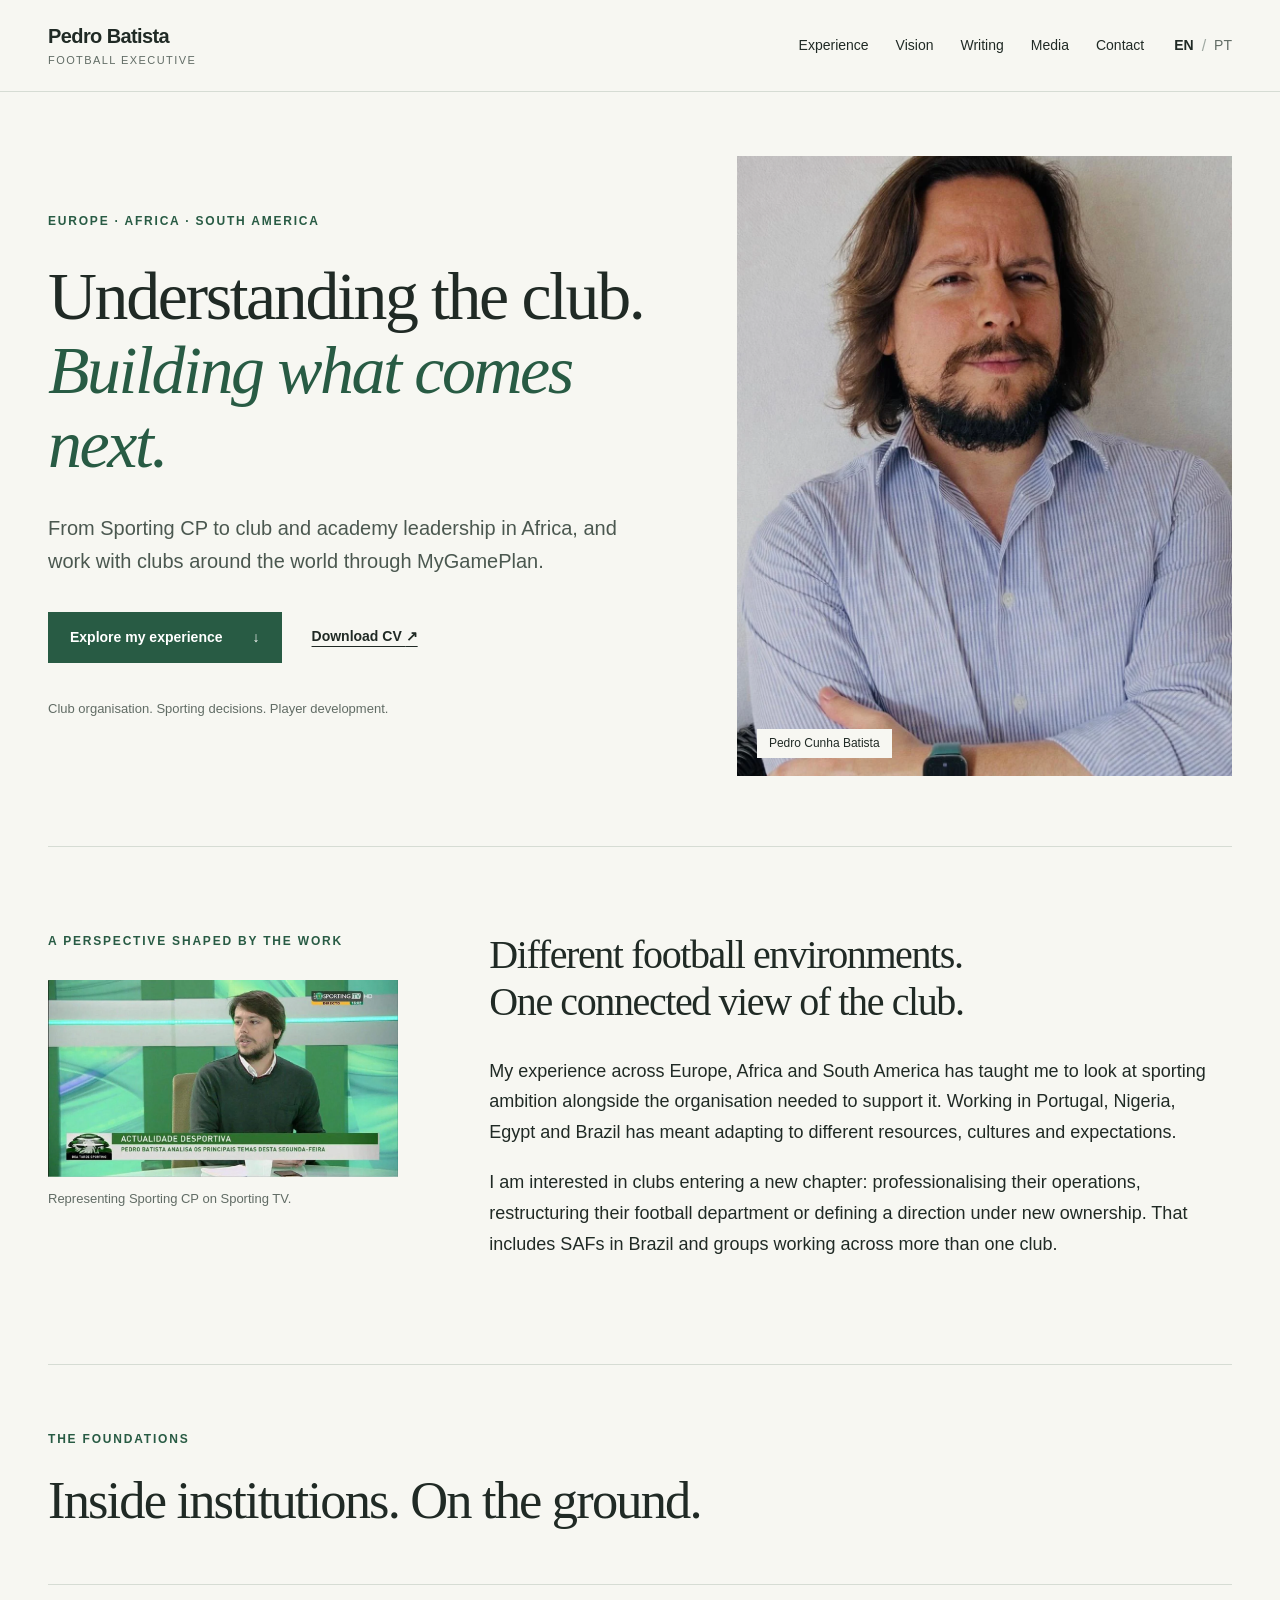
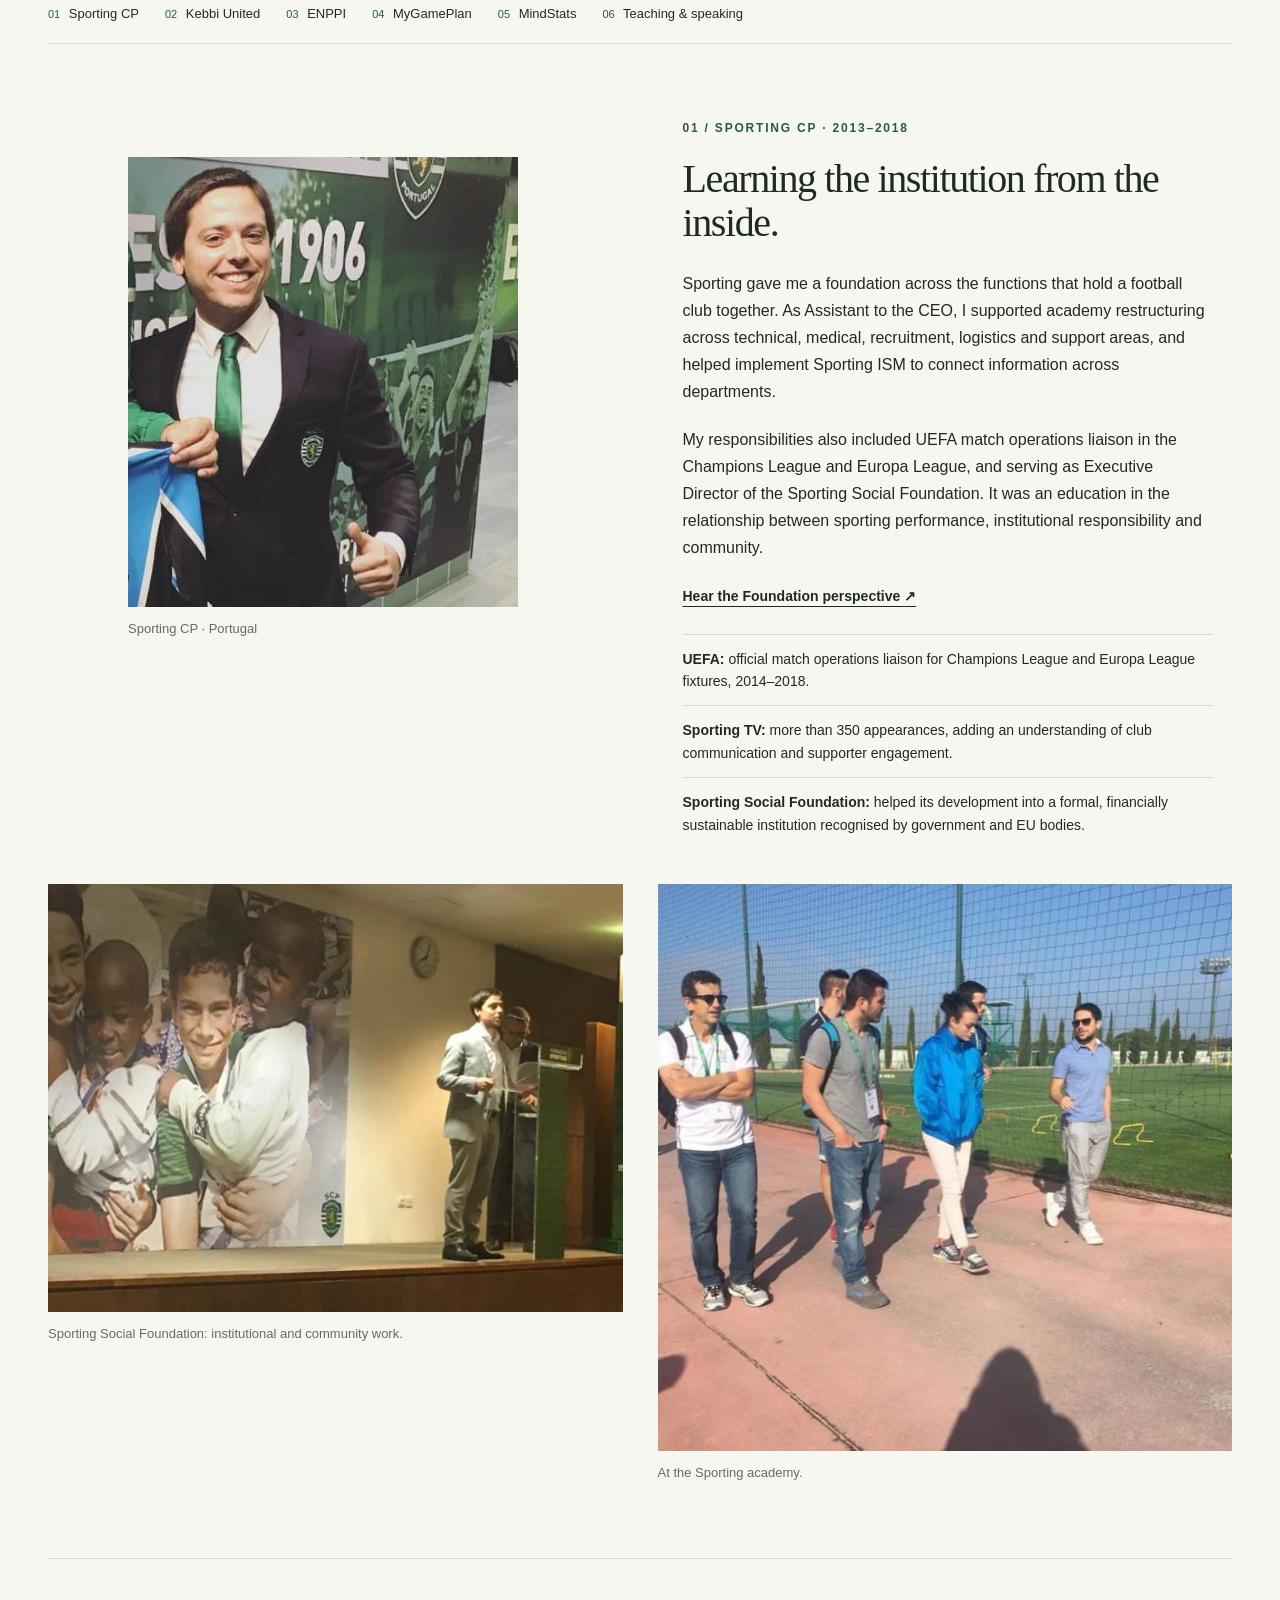
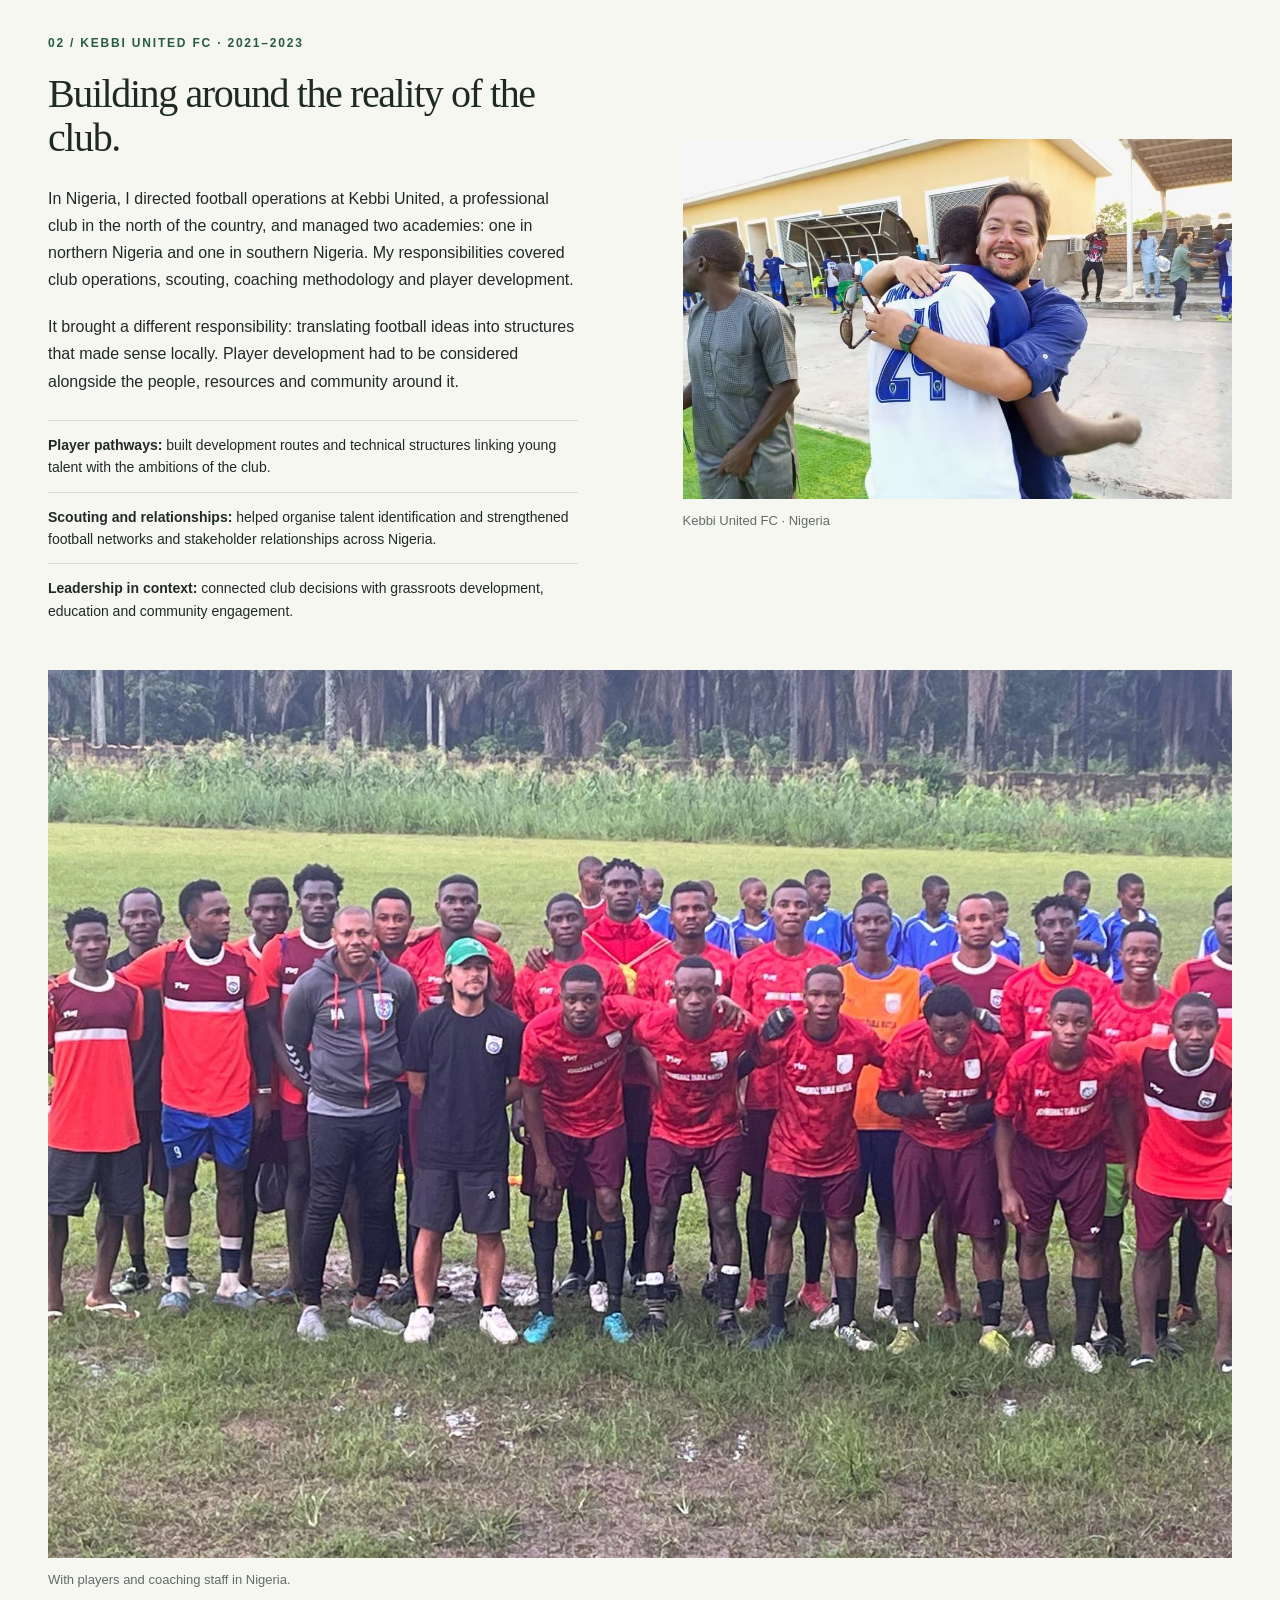
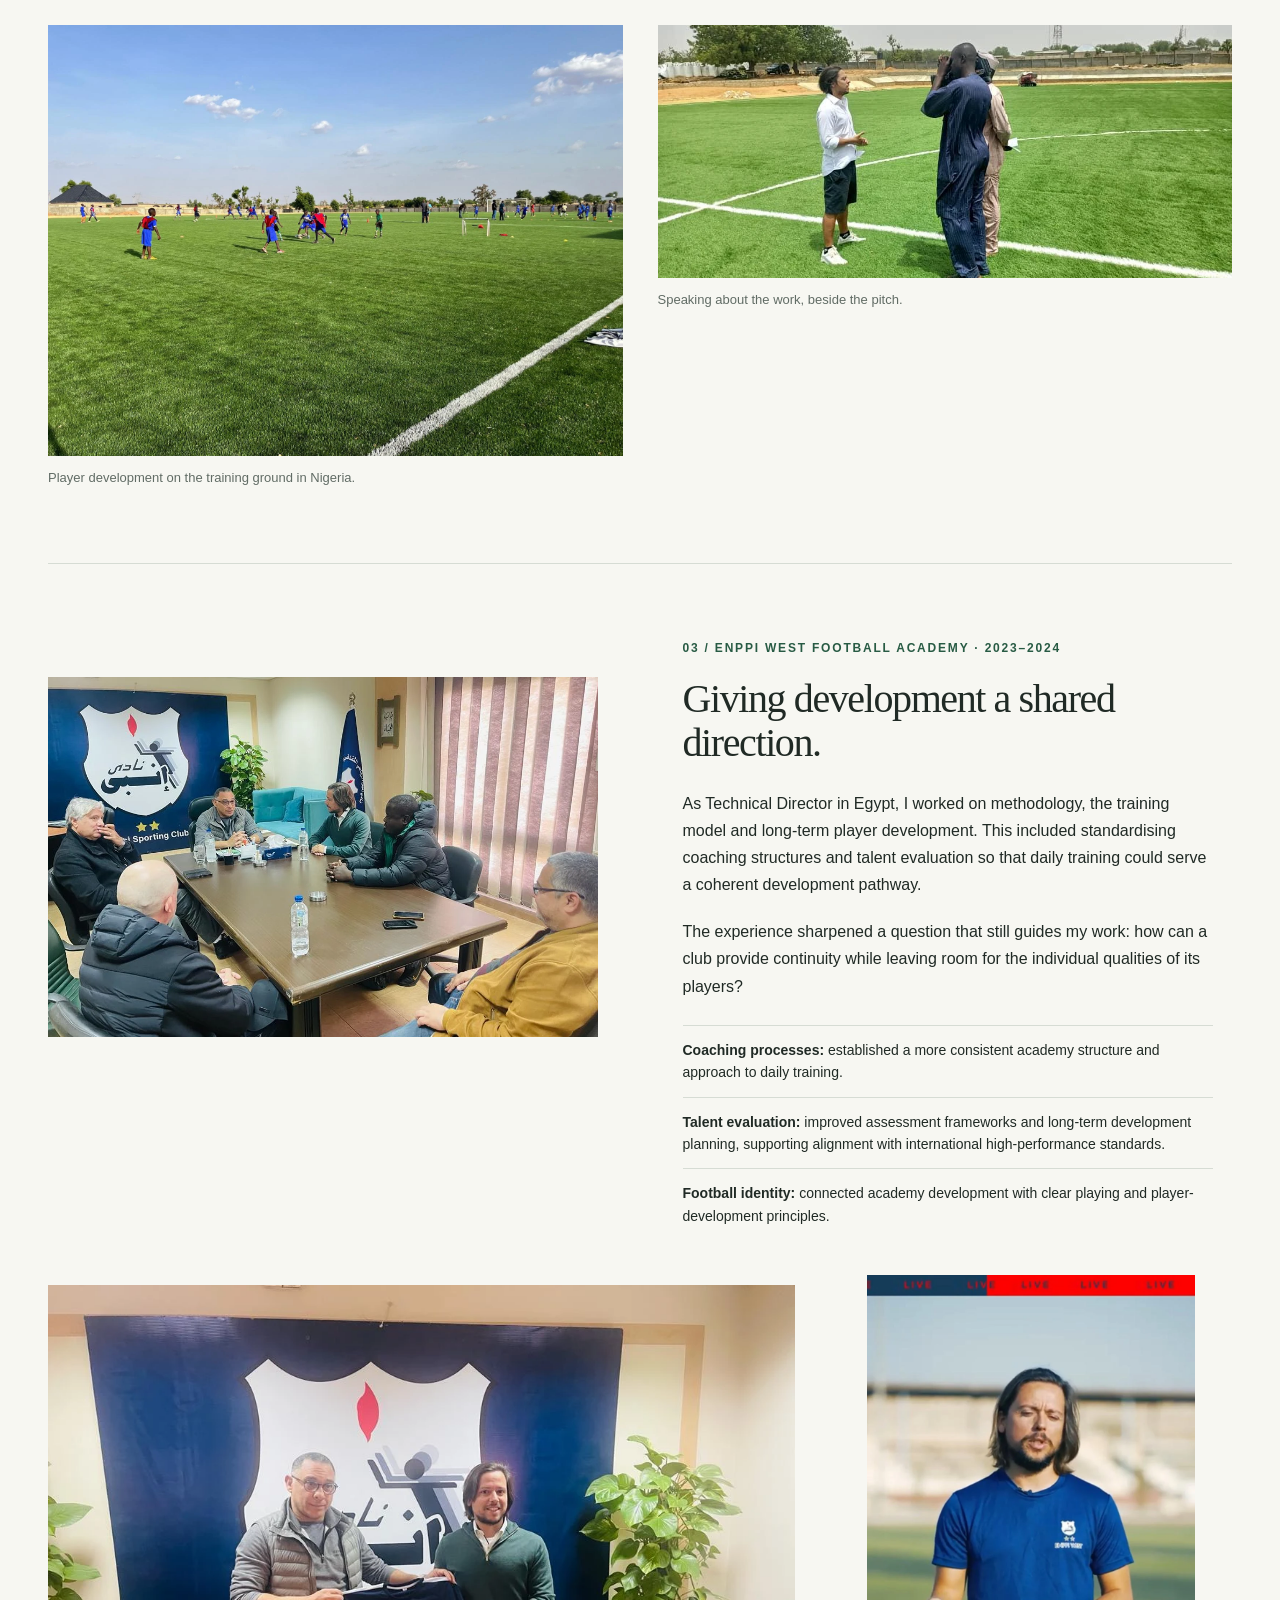
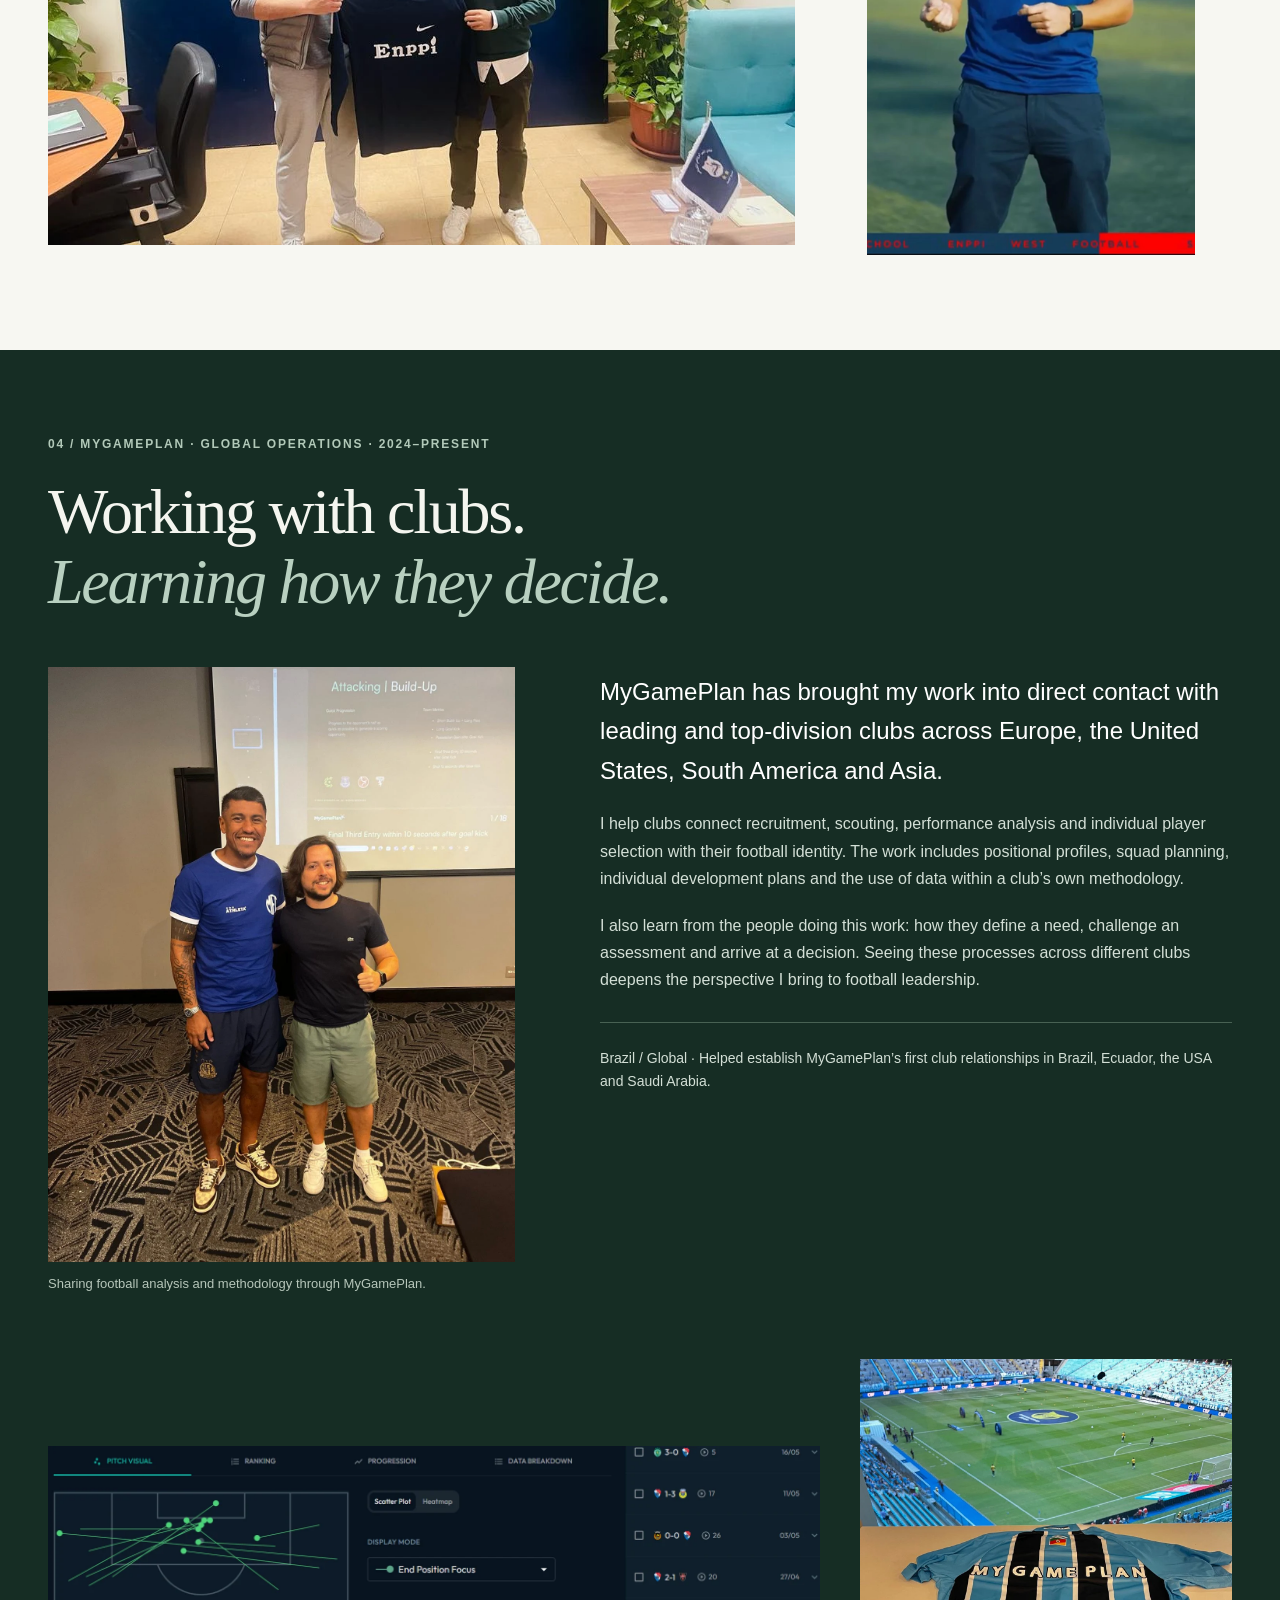
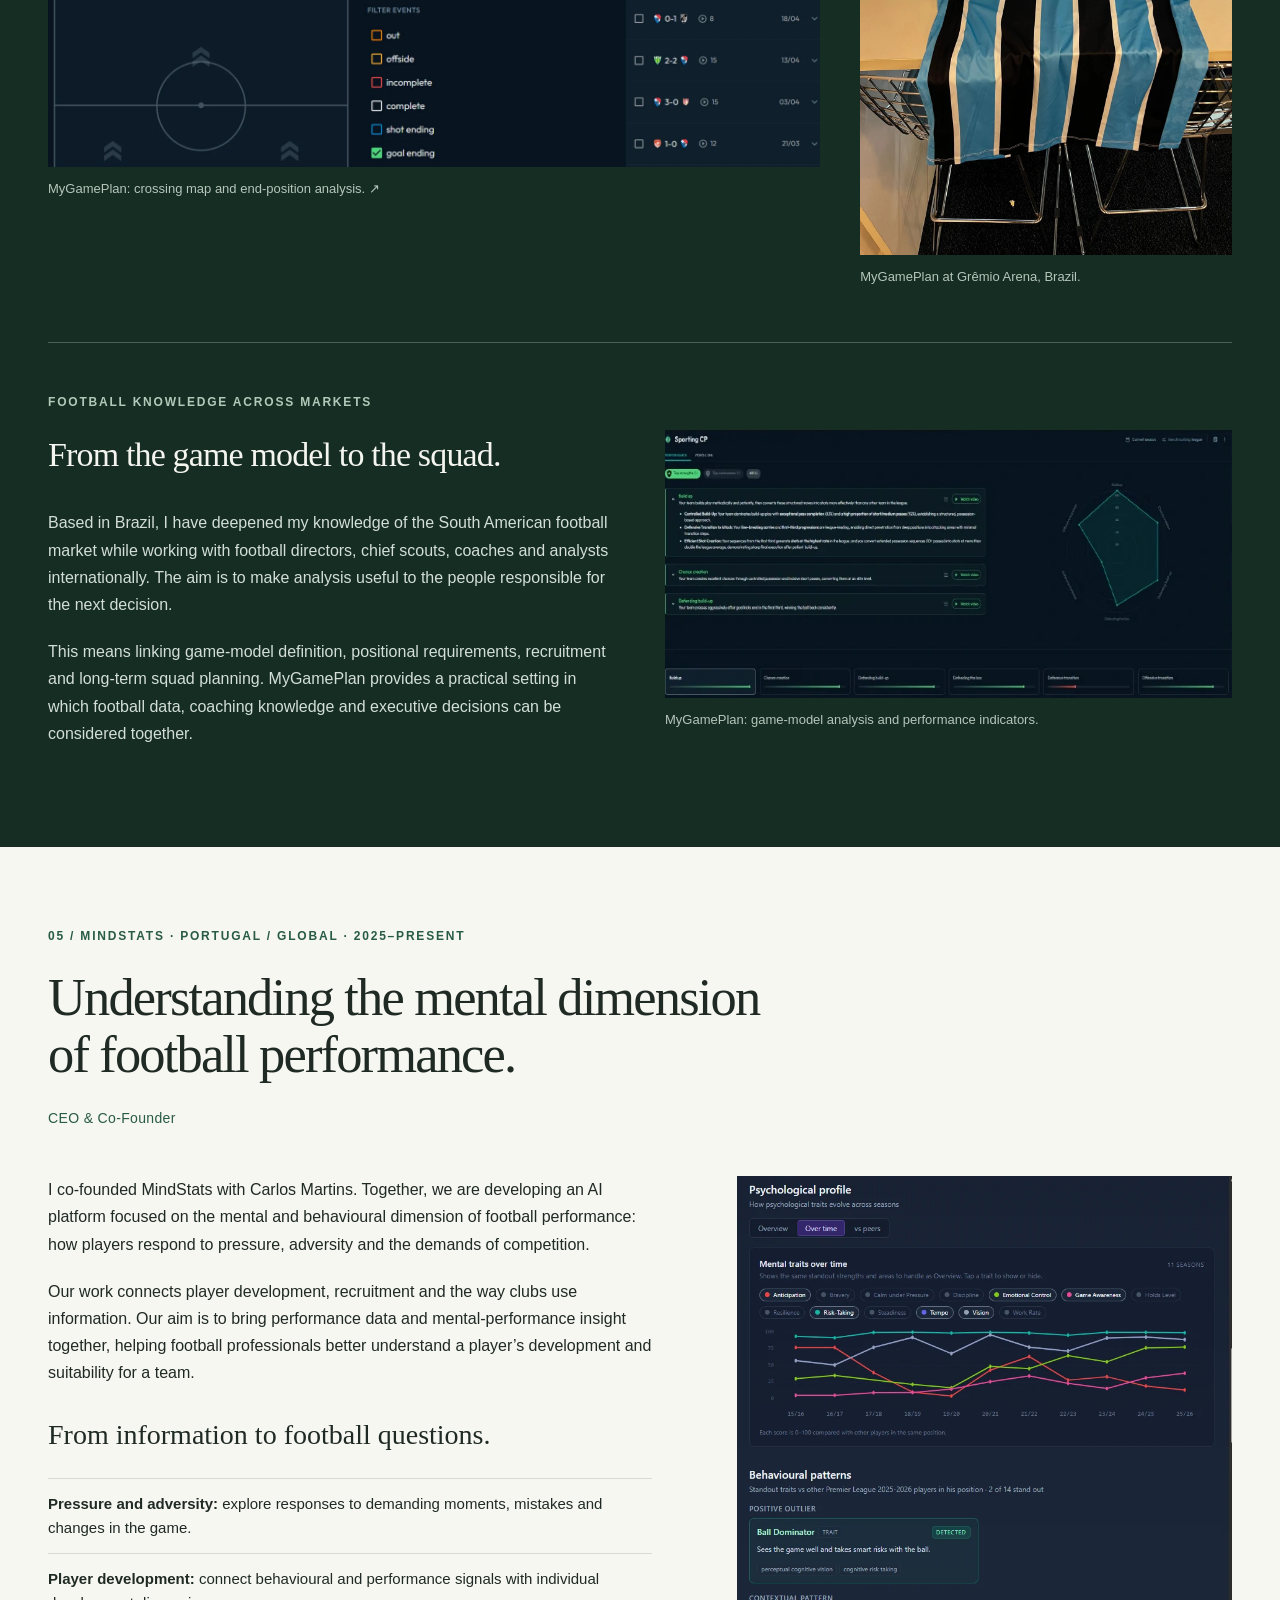
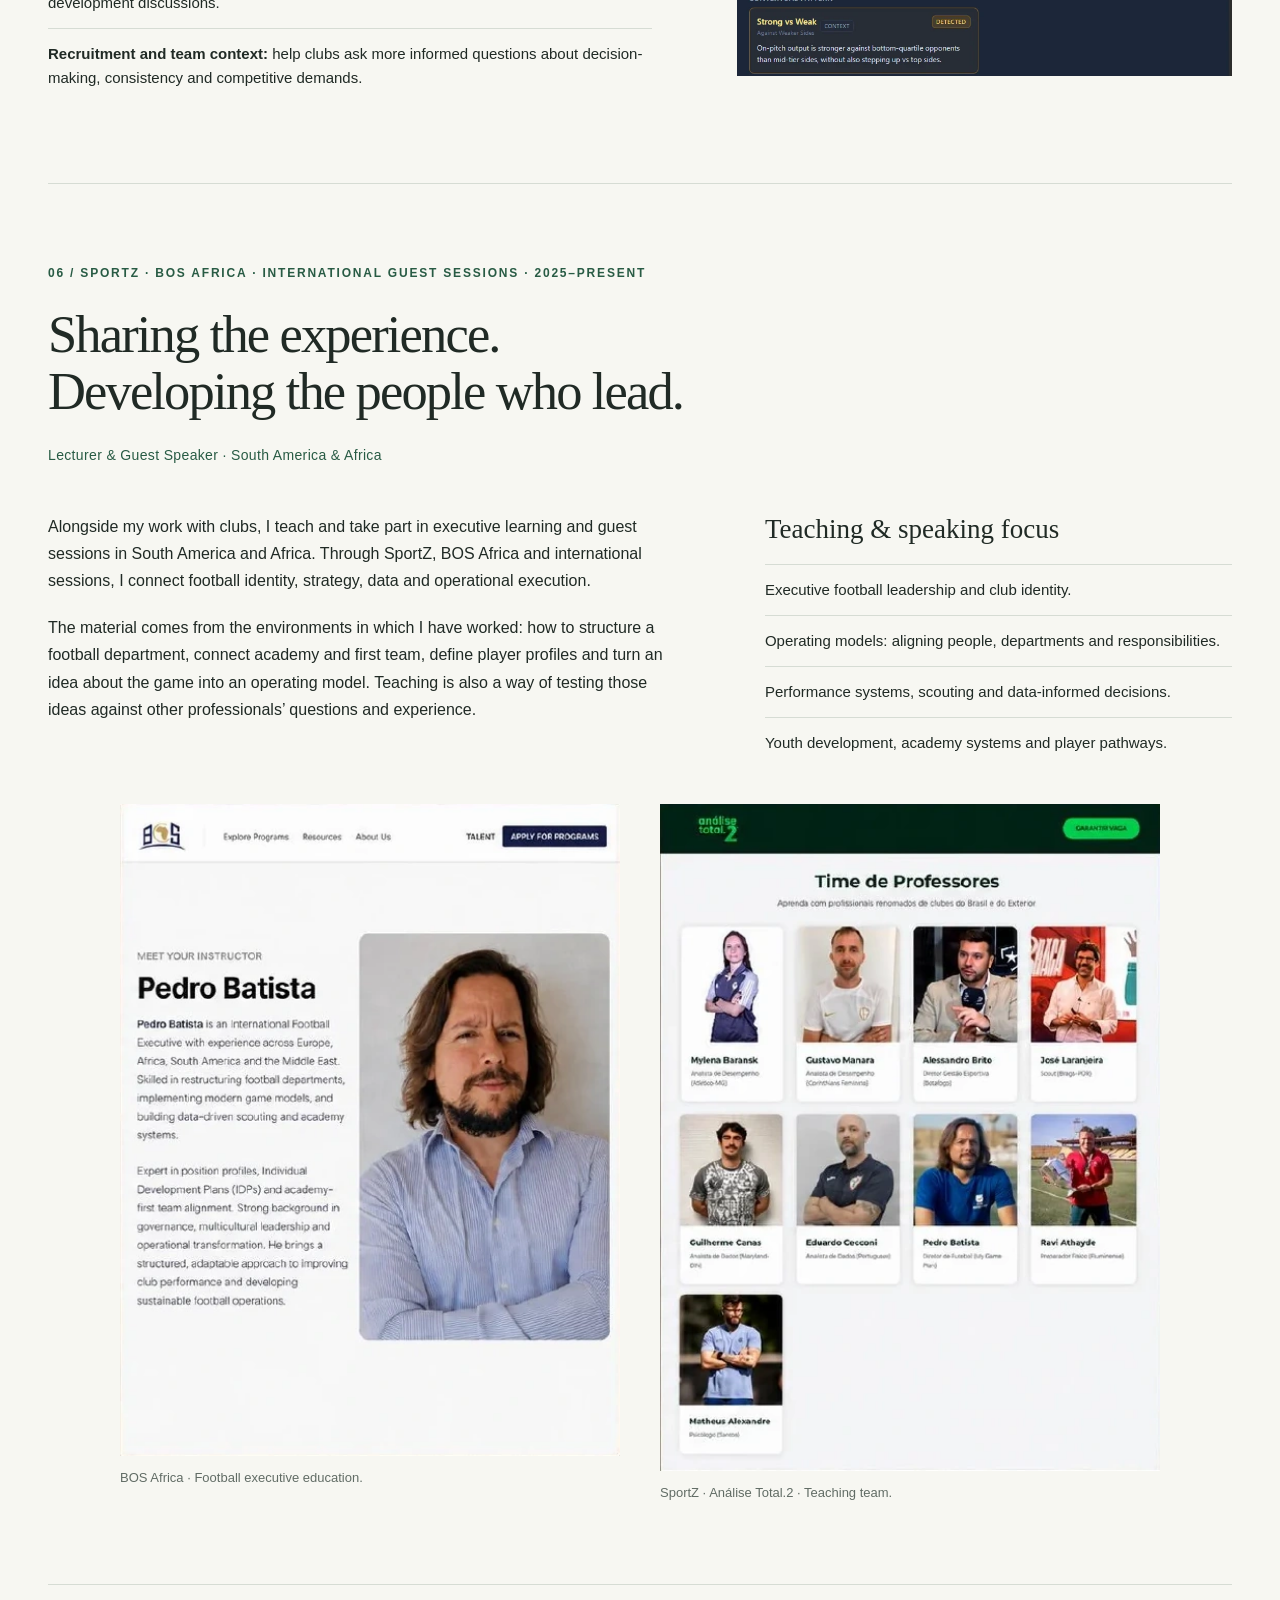
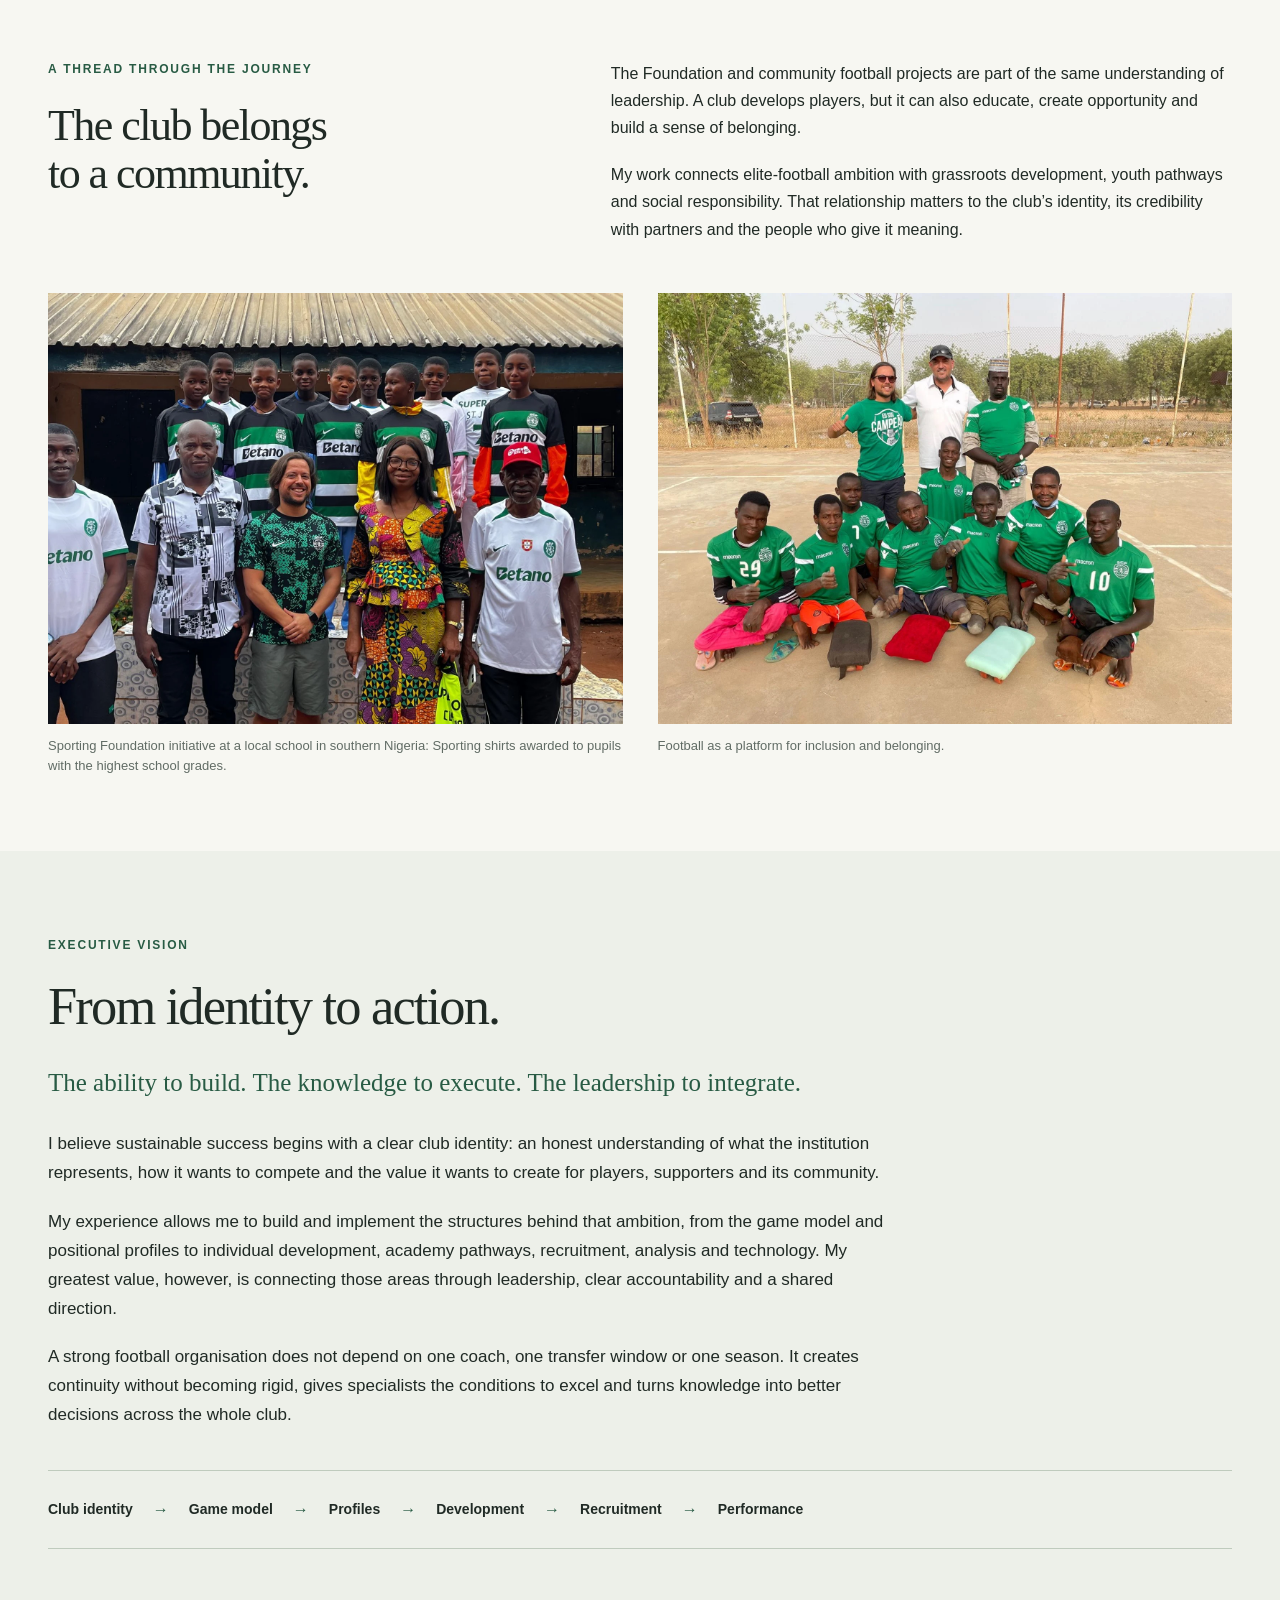
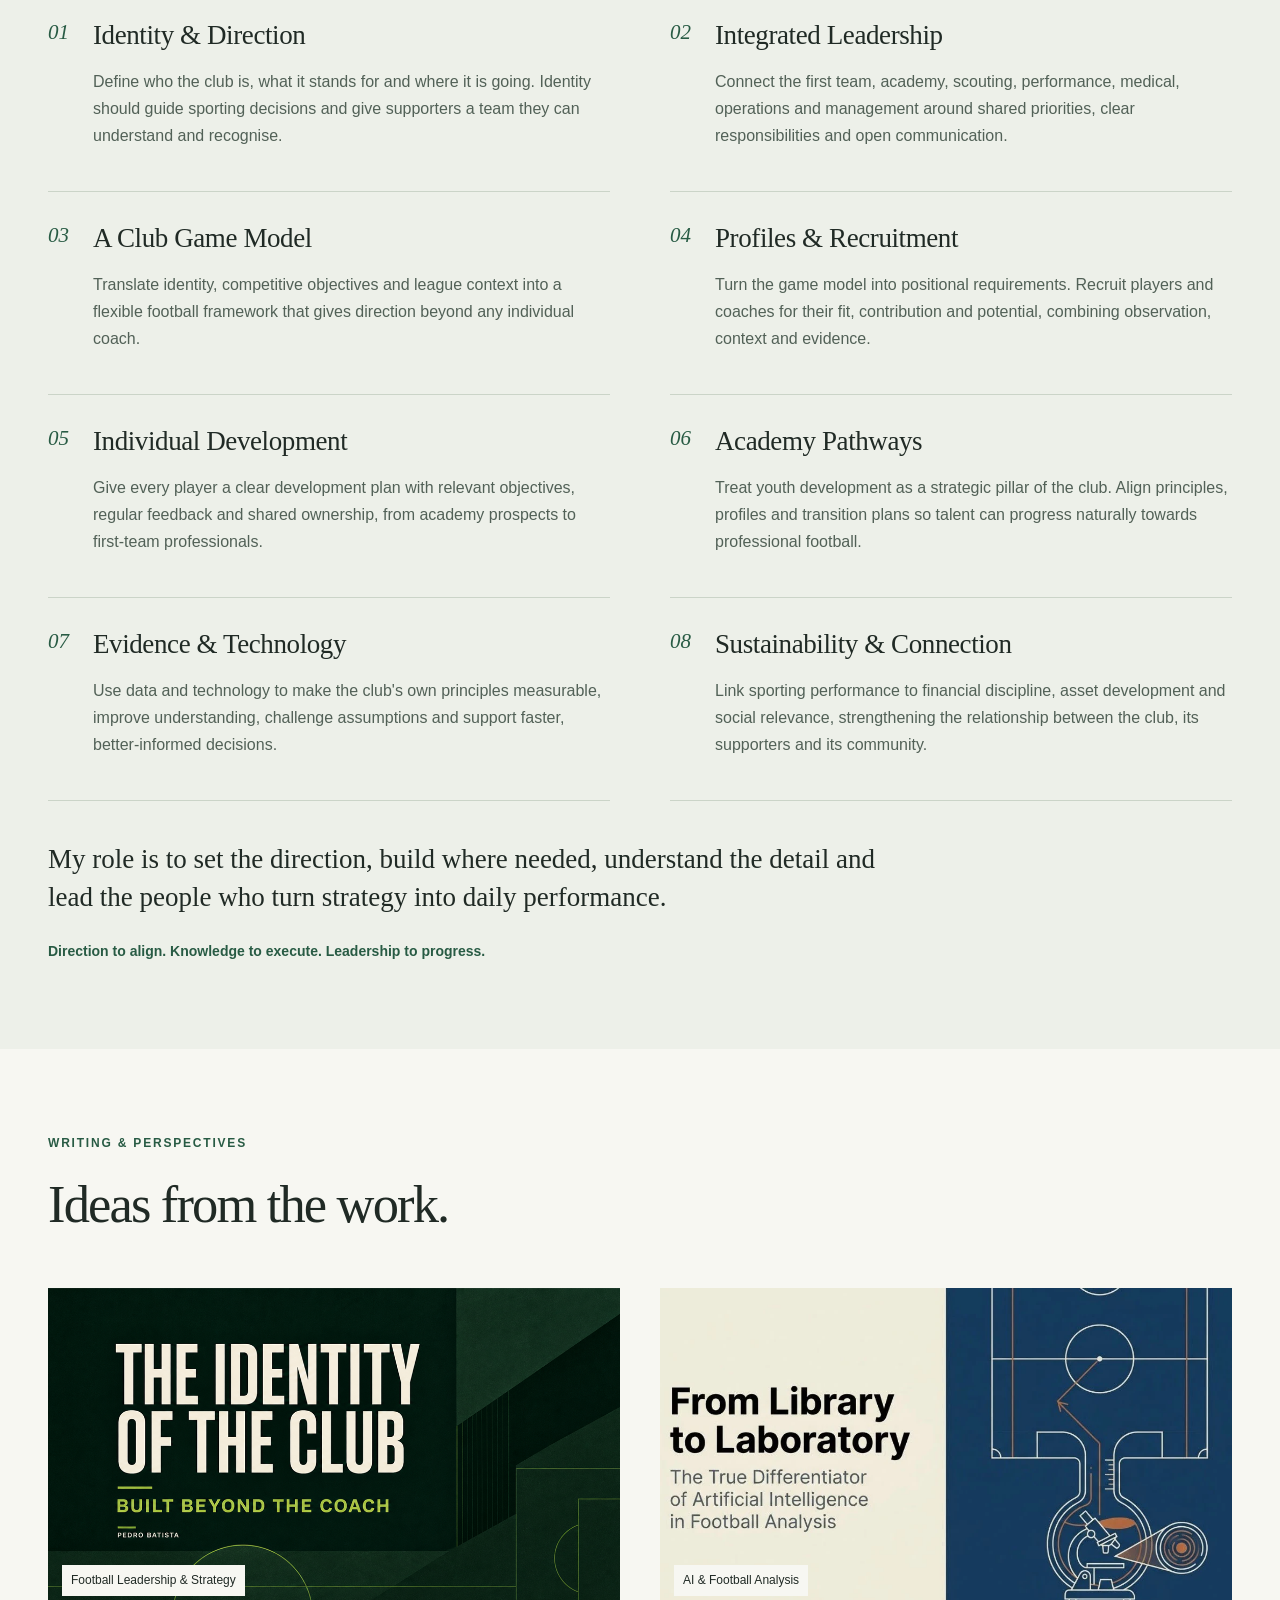
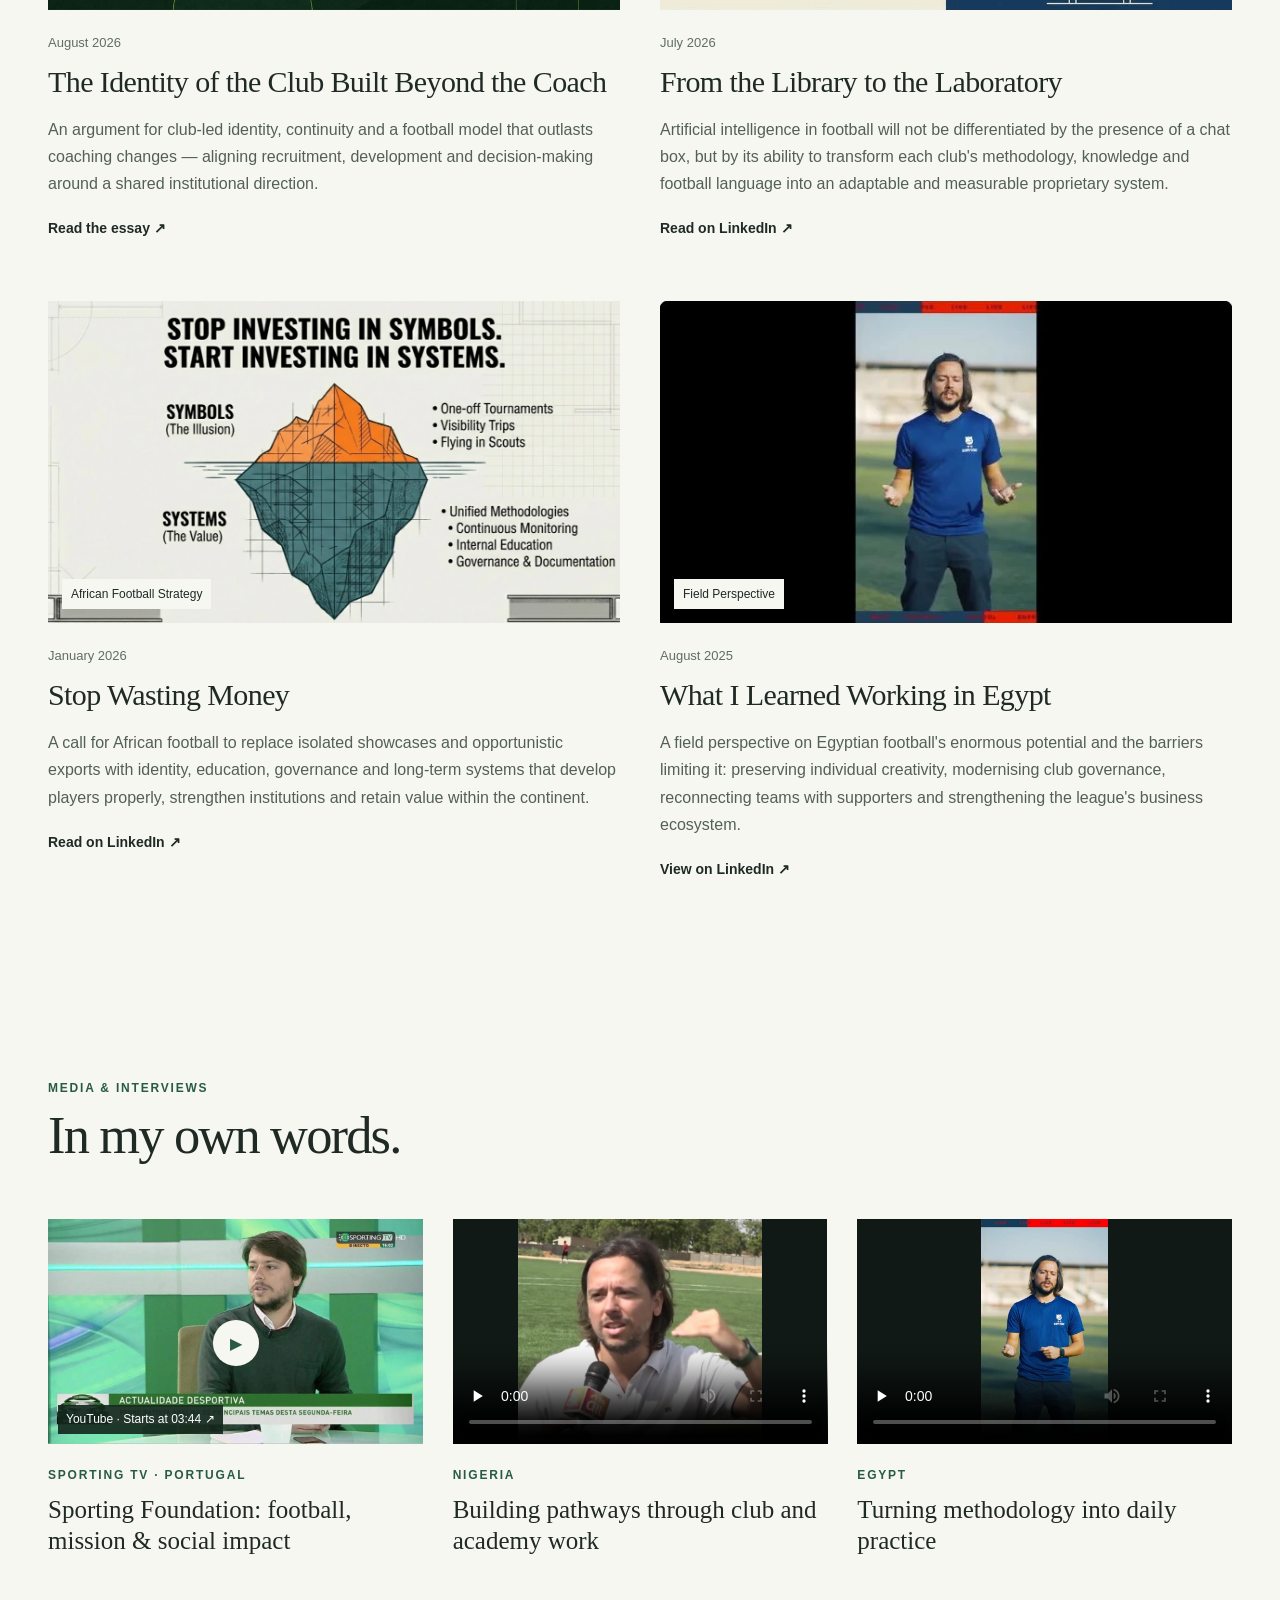
==== commit a4e3e198: "Preserve faces in documentary photographs" ====
--- a/index.html
+++ b/index.html
@@ -1,4 +1,4 @@
-<!doctype html><html lang="en"><head><meta charset="utf-8"><meta name="viewport" content="width=device-width, initial-scale=1"><meta name="robots" content="index,follow"><title>Pedro Cunha Batista — Football Executive</title><meta name="description" content="Football executive with experience across Europe, Africa and South America. Club operations, academy development and work with clubs through MyGamePlan."><meta property="og:image" content="https://pedrocunhabatista.github.io/assets/images/og-image.jpg"><link rel="icon" href="assets/images/icon.svg"><link rel="manifest" href="manifest.webmanifest"><meta name="theme-color" content="#285b44"><link rel="stylesheet" href="styles.css?v=0dd0bc50e2"><link rel="stylesheet" href="journey.css?v=7f295b486b"><script src="app.js?v=7c36236a74" defer></script><link rel="canonical" href="https://pedrocunhabatista.github.io/"><link rel="alternate" hreflang="en" href="https://pedrocunhabatista.github.io/"><link rel="alternate" hreflang="pt" href="https://pedrocunhabatista.github.io/pt.html"><link rel="alternate" hreflang="x-default" href="https://pedrocunhabatista.github.io/"><meta property="og:url" content="https://pedrocunhabatista.github.io/"><meta property="og:type" content="website"><meta property="og:title" content="Pedro Cunha Batista — Football Executive"><meta property="og:description" content="Football executive with experience across Europe, Africa and South America. Club operations, academy development and work with clubs through MyGamePlan."><meta name="twitter:card" content="summary_large_image"><meta name="twitter:title" content="Pedro Cunha Batista — Football Executive"><meta name="twitter:description" content="Football executive with experience across Europe, Africa and South America. Club operations, academy development and work with clubs through MyGamePlan."><meta name="twitter:image" content="https://pedrocunhabatista.github.io/assets/images/og-image.jpg"><script type="application/ld+json">{"@context": "https://schema.org", "@type": "Person", "name": "Pedro Cunha Batista", "alternateName": "Pedro Batista", "url": "https://pedrocunhabatista.github.io/", "jobTitle": "Football Executive", "image": "https://pedrocunhabatista.github.io/assets/photography/portrait.webp", "sameAs": ["https://www.linkedin.com/in/pedrocunhabatista/", "https://www.zerozero.pt/director.php?id=7320"]}</script></head><body>
+<!doctype html><html lang="en"><head><meta charset="utf-8"><meta name="viewport" content="width=device-width, initial-scale=1"><meta name="robots" content="index,follow"><title>Pedro Cunha Batista — Football Executive</title><meta name="description" content="Football executive with experience across Europe, Africa and South America. Club operations, academy development and work with clubs through MyGamePlan."><meta property="og:image" content="https://pedrocunhabatista.github.io/assets/images/og-image.jpg"><link rel="icon" href="assets/images/icon.svg"><link rel="manifest" href="manifest.webmanifest"><meta name="theme-color" content="#285b44"><link rel="stylesheet" href="styles.css?v=0dd0bc50e2"><link rel="stylesheet" href="journey.css?v=9d613342bb"><script src="app.js?v=7c36236a74" defer></script><link rel="canonical" href="https://pedrocunhabatista.github.io/"><link rel="alternate" hreflang="en" href="https://pedrocunhabatista.github.io/"><link rel="alternate" hreflang="pt" href="https://pedrocunhabatista.github.io/pt.html"><link rel="alternate" hreflang="x-default" href="https://pedrocunhabatista.github.io/"><meta property="og:url" content="https://pedrocunhabatista.github.io/"><meta property="og:type" content="website"><meta property="og:title" content="Pedro Cunha Batista — Football Executive"><meta property="og:description" content="Football executive with experience across Europe, Africa and South America. Club operations, academy development and work with clubs through MyGamePlan."><meta name="twitter:card" content="summary_large_image"><meta name="twitter:title" content="Pedro Cunha Batista — Football Executive"><meta name="twitter:description" content="Football executive with experience across Europe, Africa and South America. Club operations, academy development and work with clubs through MyGamePlan."><meta name="twitter:image" content="https://pedrocunhabatista.github.io/assets/images/og-image.jpg"><script type="application/ld+json">{"@context": "https://schema.org", "@type": "Person", "name": "Pedro Cunha Batista", "alternateName": "Pedro Batista", "url": "https://pedrocunhabatista.github.io/", "jobTitle": "Football Executive", "image": "https://pedrocunhabatista.github.io/assets/photography/portrait.webp", "sameAs": ["https://www.linkedin.com/in/pedrocunhabatista/", "https://www.zerozero.pt/director.php?id=7320"]}</script></head><body>
  <a class="skip" href="#main">Skip to content</a>
  <header><div class="shell header-inner"><a class="brand" href="#home">Pedro Batista<span>Football Executive</span></a><nav id="navigation" aria-label="Main navigation"><a href="#story">Experience</a><a href="#vision">Vision</a><a href="#insights">Writing</a><a href="#media">Media</a><a href="#contact">Contact</a></nav><div class="header-tools"><div class="languages" aria-label="Language"><a href="index.html" lang="en" aria-current="page">EN</a><span>/</span><a href="pt.html" lang="pt" >PT</a></div><button class="menu" aria-controls="navigation" aria-expanded="false">Menu <span aria-hidden="true">+</span></button></div></div></header>
  <main id="main"><section class="hero shell" id="home"><div class="hero-copy"><p class="eyebrow">Europe · Africa · South America</p><h1>Understanding the club.<br><em>Building what comes next.</em></h1><p class="lead">From Sporting CP to club and academy leadership in Africa, and work with clubs around the world through MyGamePlan.</p><div class="hero-actions"><a class="button" href="#story">Explore my experience <span>↓</span></a><a class="text-link" href="assets/documents/Pedro-Batista-Executive-CV-ENG.pdf?v=original-2" download>Download CV <span>↗</span></a></div><p class="hero-note">Club organisation. Sporting decisions. Player development.</p></div><figure class="hero-image"><img class="" src="assets/photography/portrait.webp" alt="Pedro Batista" width="1024" height="1536" fetchpriority="high"><figcaption>Pedro Cunha Batista</figcaption></figure></section>
--- a/journey.css
+++ b/journey.css
@@ -11,3 +11,11 @@
 .intro-aside figure{margin-top:30px;max-width:350px}.intro-aside img{aspect-ratio:4/5;object-fit:cover;object-position:45% 55%}.intro{align-items:start}.intro>div:last-child{padding-top:0}.journey-links{display:flex;flex-wrap:wrap;gap:12px 26px;border-block:1px solid var(--line);padding:18px 0;margin-top:34px}.journey-links a{font-size:13px;text-decoration:none}.journey-links span{font-size:11px;color:var(--green);margin-right:5px}.journey-links a:hover{text-decoration:underline}.chapter{row-gap:35px}.chapter-gallery{grid-column:1/-1;display:grid;grid-template-columns:1fr 1fr;gap:35px}.chapter.reverse .chapter-gallery{order:3}.chapter-gallery figure{order:0!important}.chapter-gallery img{height:310px;object-fit:cover}.chapter+.chapter{border-top:1px solid var(--line);padding-top:75px;margin-top:75px}.role-notes{padding:0;list-style:none;margin:26px 0 0}.role-notes li{border-top:1px solid var(--line);padding:13px 0;font-size:15px;line-height:1.6}.role-notes strong{font-weight:600}.chapter-copy .role-notes{margin-top:25px}.chapter-copy .role-notes li{font-size:14px}.mgp-depth{display:grid;grid-template-columns:1fr 1fr;align-items:center;gap:50px;margin-top:55px;padding-top:50px;border-top:1px solid #486153}.mgp-depth h3{font:34px/1.2 Georgia;letter-spacing:-.025em}.mgp-depth p:not(.eyebrow){color:#d3dfd6}.mgp-depth img{height:auto}.career-current{padding-block:80px;border-bottom:1px solid var(--line)}.current-heading{max-width:1030px;margin-bottom:45px}.current-heading h2{margin-bottom:24px}.role-title{font-size:14px;color:var(--green);letter-spacing:.025em}.mindstats-grid{display:grid;grid-template-columns:1.1fr .9fr;gap:85px;align-items:start}.mindstats-grid h3{font:28px/1.25 Georgia;margin:30px 0 15px}.mindstats-images{display:grid;gap:20px;background:#0a1721;padding:18px;max-width:500px;justify-self:end;width:100%}.mindstats-images img{width:100%;height:auto}.teaching-copy{display:grid;grid-template-columns:1.15fr .85fr;gap:85px}.teaching-copy h3{font:27px/1.25 Georgia;margin-bottom:10px}.teaching-copy .role-notes{margin-top:18px}.teaching-evidence{display:grid;grid-template-columns:1fr 1fr;gap:40px;max-width:1040px;margin:36px auto 0}.teaching-evidence img{width:100%;height:auto;background:white}.community-story{padding-block:75px;display:grid;grid-template-columns:1fr 1.3fr;gap:30px 85px}.community-story h2{font-size:44px}.community-gallery{grid-column:1/-1;display:grid;grid-template-columns:1fr 1fr;gap:35px}.community-gallery img{height:335px;object-fit:cover}.vision-section{background:#edf0e9;padding-block:85px}.vision-intro{max-width:920px}.vision-positioning{font:25px/1.4 Georgia;color:var(--green);max-width:850px;margin-bottom:30px}.vision-manifesto{max-width:850px;font-size:17px}.vision-flow{display:flex;align-items:center;flex-wrap:wrap;gap:15px 20px;border-block:1px solid #bfcbbd;padding:25px 0;margin:40px 0}.vision-flow span{font-size:14px;font-weight:600}.vision-flow i{font-style:normal;color:var(--green)}.vision-pillars{display:grid;grid-template-columns:1fr 1fr;gap:0 60px}.vision-card{position:relative;padding:30px 0 22px 45px;border-bottom:1px solid #cbd4c8}.vision-card>b{position:absolute;left:0;top:31px;color:var(--green);font:italic 21px Georgia}.vision-card h3{font:27px/1.2 Georgia;letter-spacing:-.015em;margin-bottom:16px}.vision-card p{color:#526157;font-size:16px}.vision-closing{max-width:850px;padding-top:40px}.vision-closing>p{font:27px/1.4 Georgia}.vision-closing>strong{font-size:14px;color:var(--green)}.vision-section+.writing{background:var(--paper)}
 @media(max-width:1050px){.mindstats-grid,.teaching-copy{gap:40px}.chapter-gallery img{height:275px}.community-story{gap:30px 40px}.community-gallery img{height:280px}.vision-pillars{gap:0 35px}.mgp-depth{gap:35px}nav{gap:17px}}
 @media(max-width:780px){.intro-aside{margin-bottom:30px}.intro-aside figure{max-width:none;margin-top:22px}.intro-aside img{height:360px;aspect-ratio:auto;object-position:center 48%}.intro{gap:8px}.chapter-gallery{gap:22px;grid-template-columns:1fr}.chapter-gallery img{height:auto;max-height:370px;object-fit:cover}.chapter+.chapter{padding-top:45px;margin-top:45px}.journey-links{gap:12px 19px}.mgp-depth,.mindstats-grid,.teaching-copy{grid-template-columns:1fr;gap:25px}.mgp-depth{padding-top:35px;margin-top:35px}.career-current{padding-block:50px}.current-heading{margin-bottom:28px}.current-heading h2{font-size:36px}.mindstats-images{justify-self:center;max-width:440px}.teaching-evidence{grid-template-columns:1fr;gap:30px;max-width:480px;margin-top:25px}.community-story{grid-template-columns:1fr;gap:10px;padding-block:50px}.community-story h2{font-size:36px}.community-gallery{grid-template-columns:1fr;gap:24px;margin-top:15px}.community-gallery img{height:auto;max-height:380px}.vision-section{padding-block:50px}.vision-positioning{font-size:23px}.vision-pillars{grid-template-columns:1fr}.vision-card{padding-block:23px 15px}.vision-card>b{top:24px}.vision-card h3{font-size:25px}.vision-flow{gap:12px;margin-block:30px}.vision-flow span{font-size:13px}.vision-closing>p{font-size:25px}.role-notes li{font-size:15px}.chapter-copy .role-notes li{font-size:15px}}
+
+/* Documentary photographs must remain complete: fixed-height crops can remove faces. */
+.chapter-gallery img,
+.community-gallery img{
+  height:auto;
+  max-height:none;
+  object-fit:contain;
+}
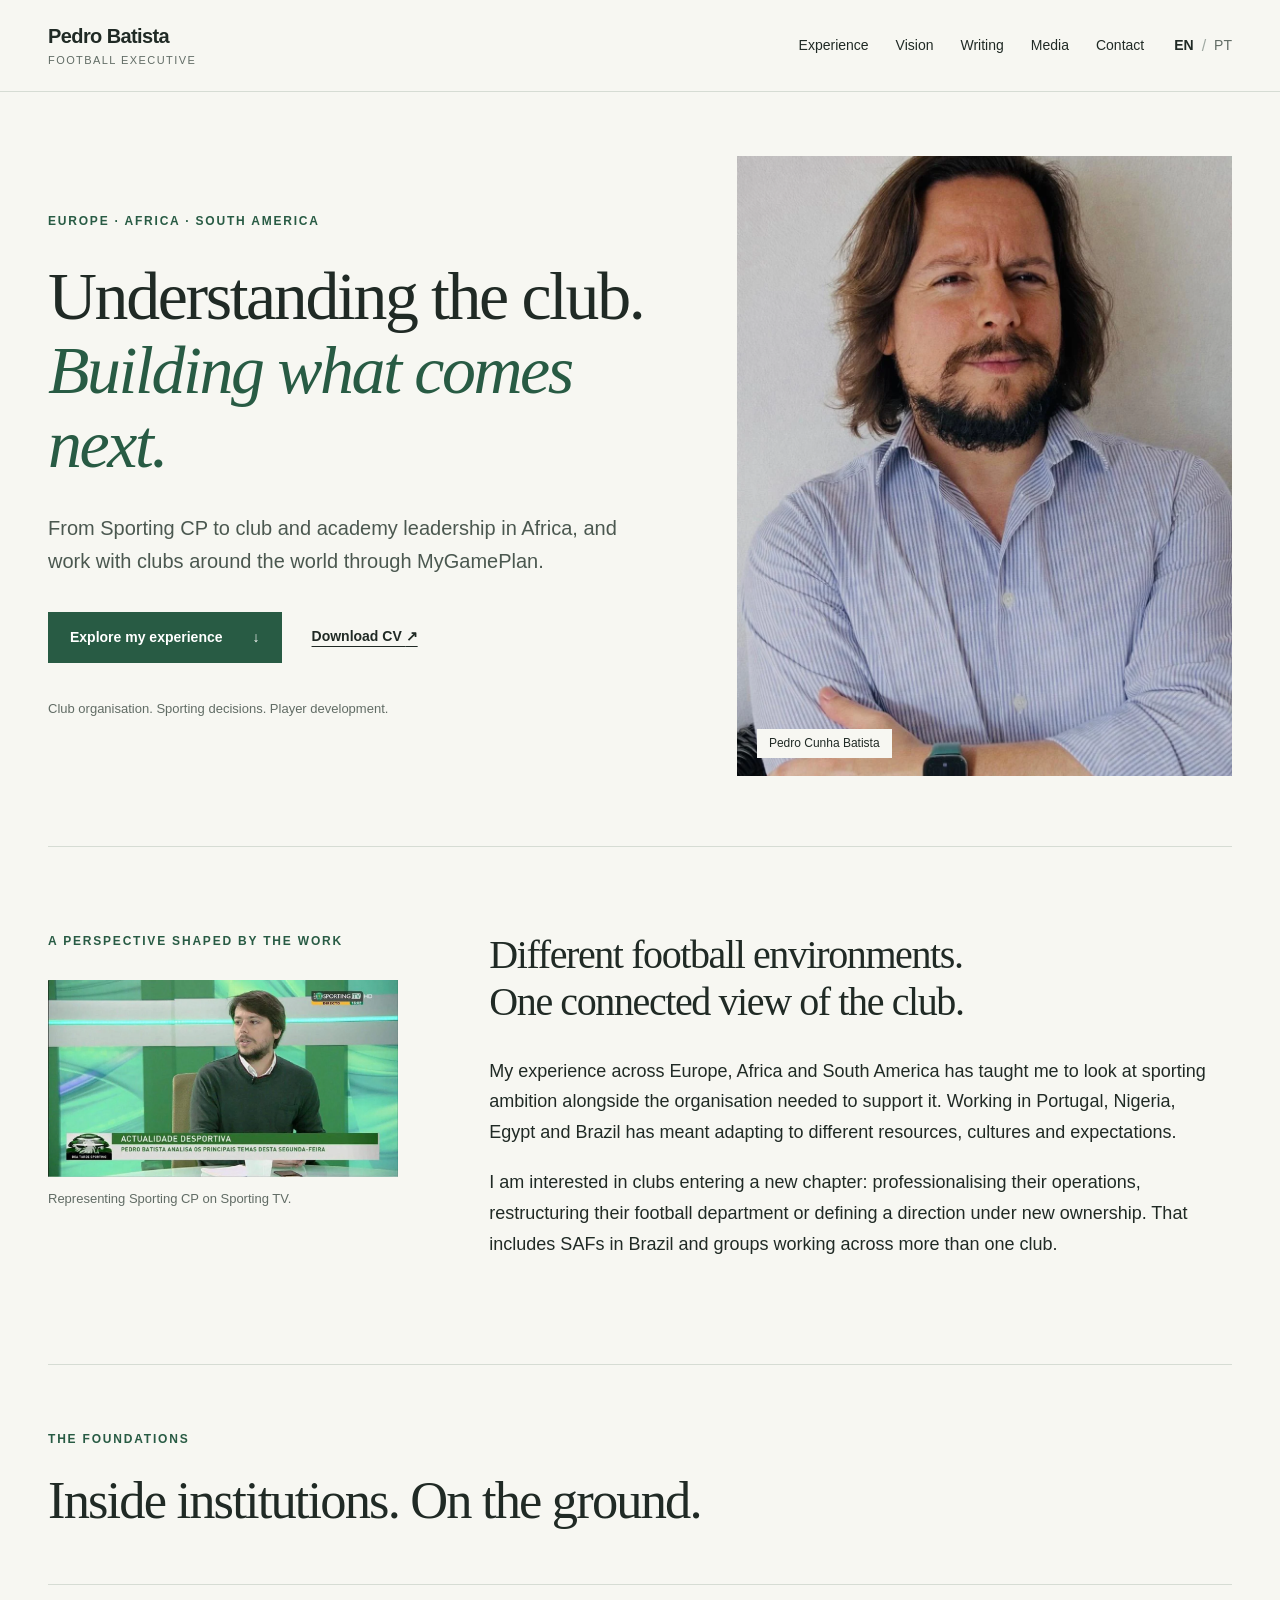
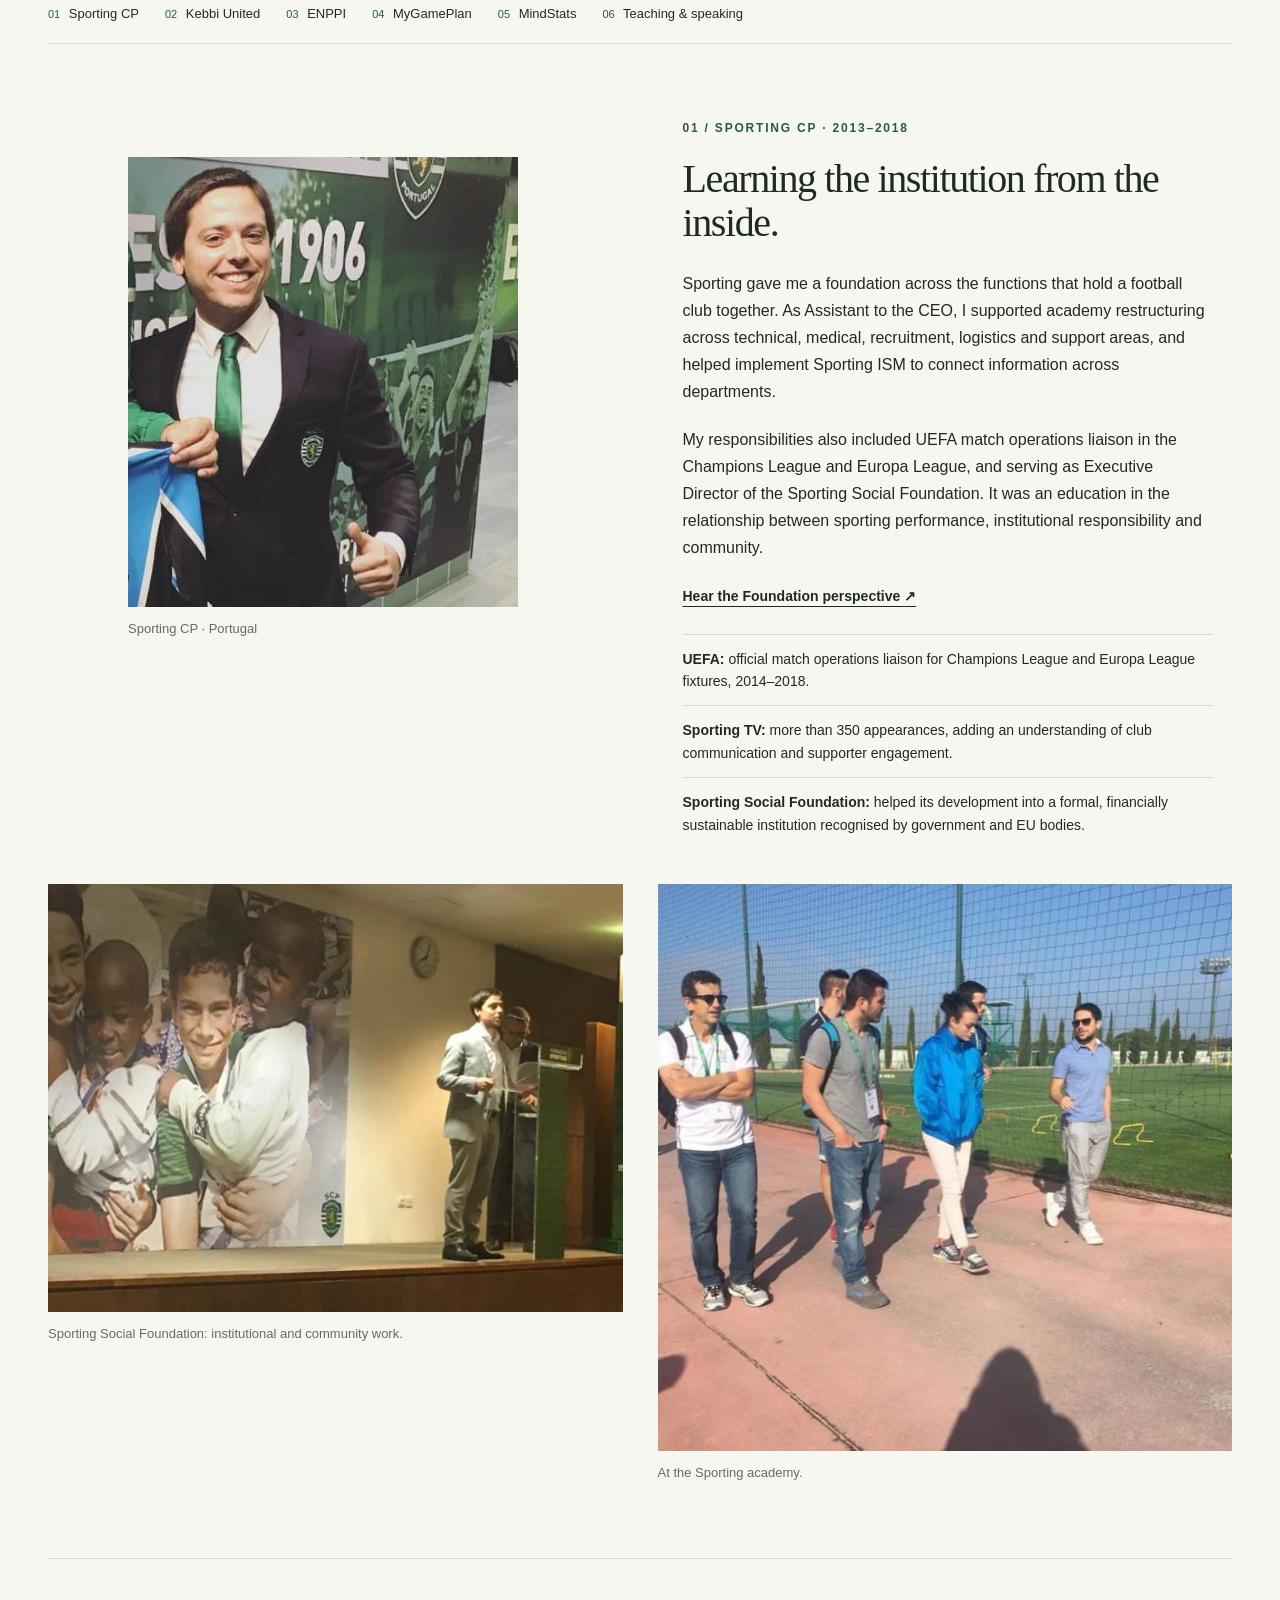
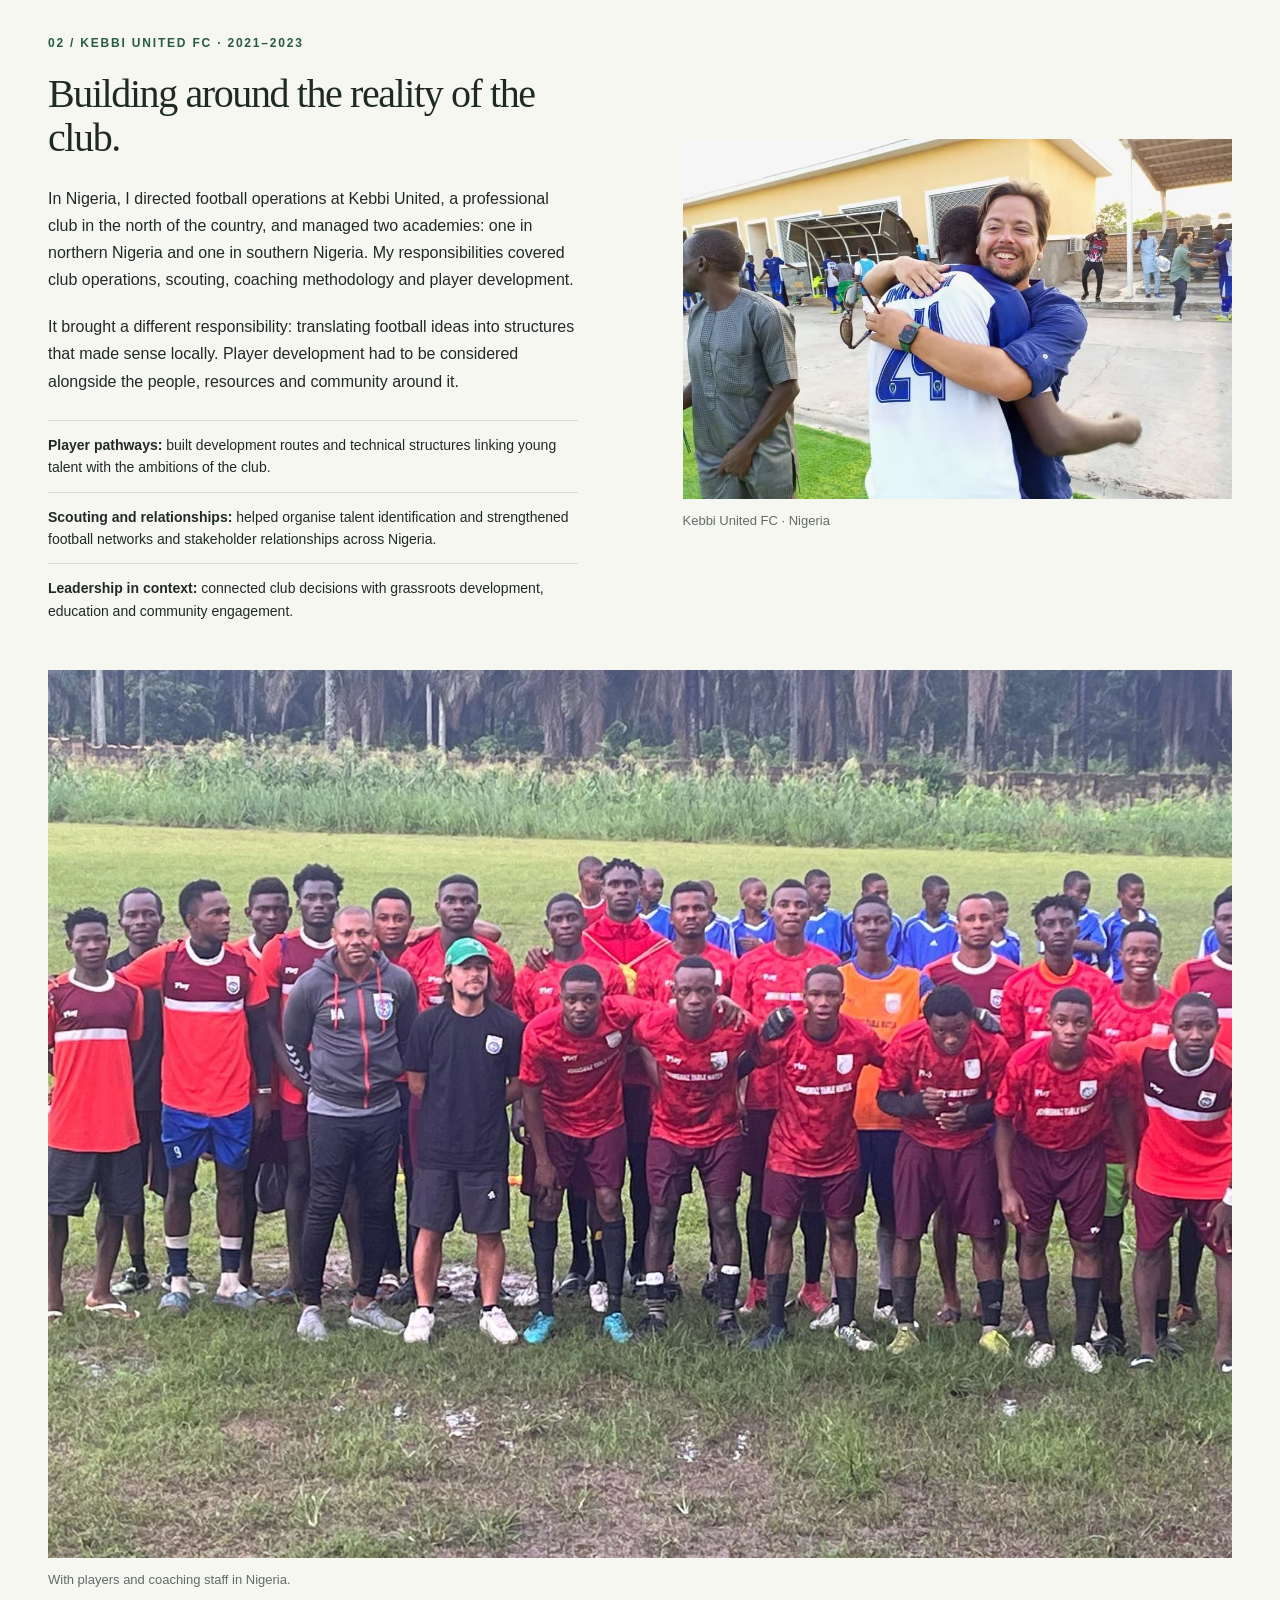
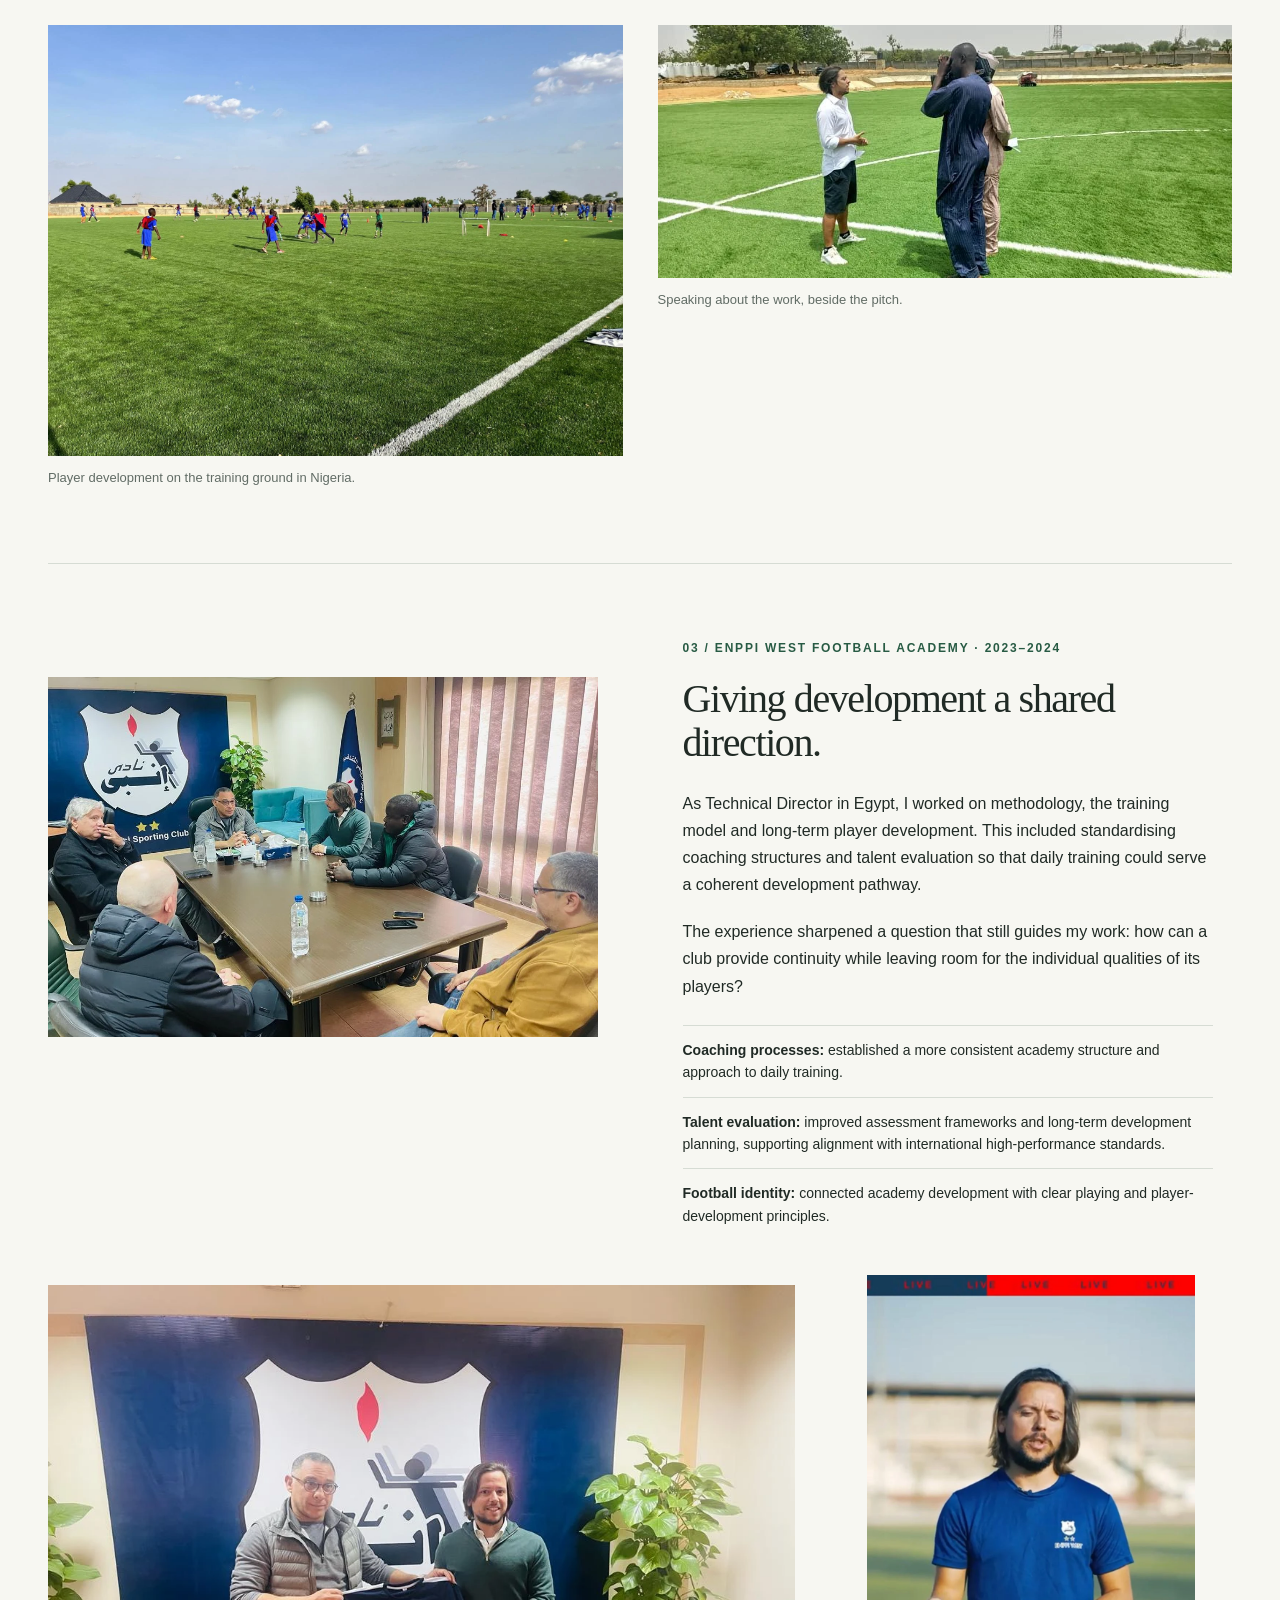
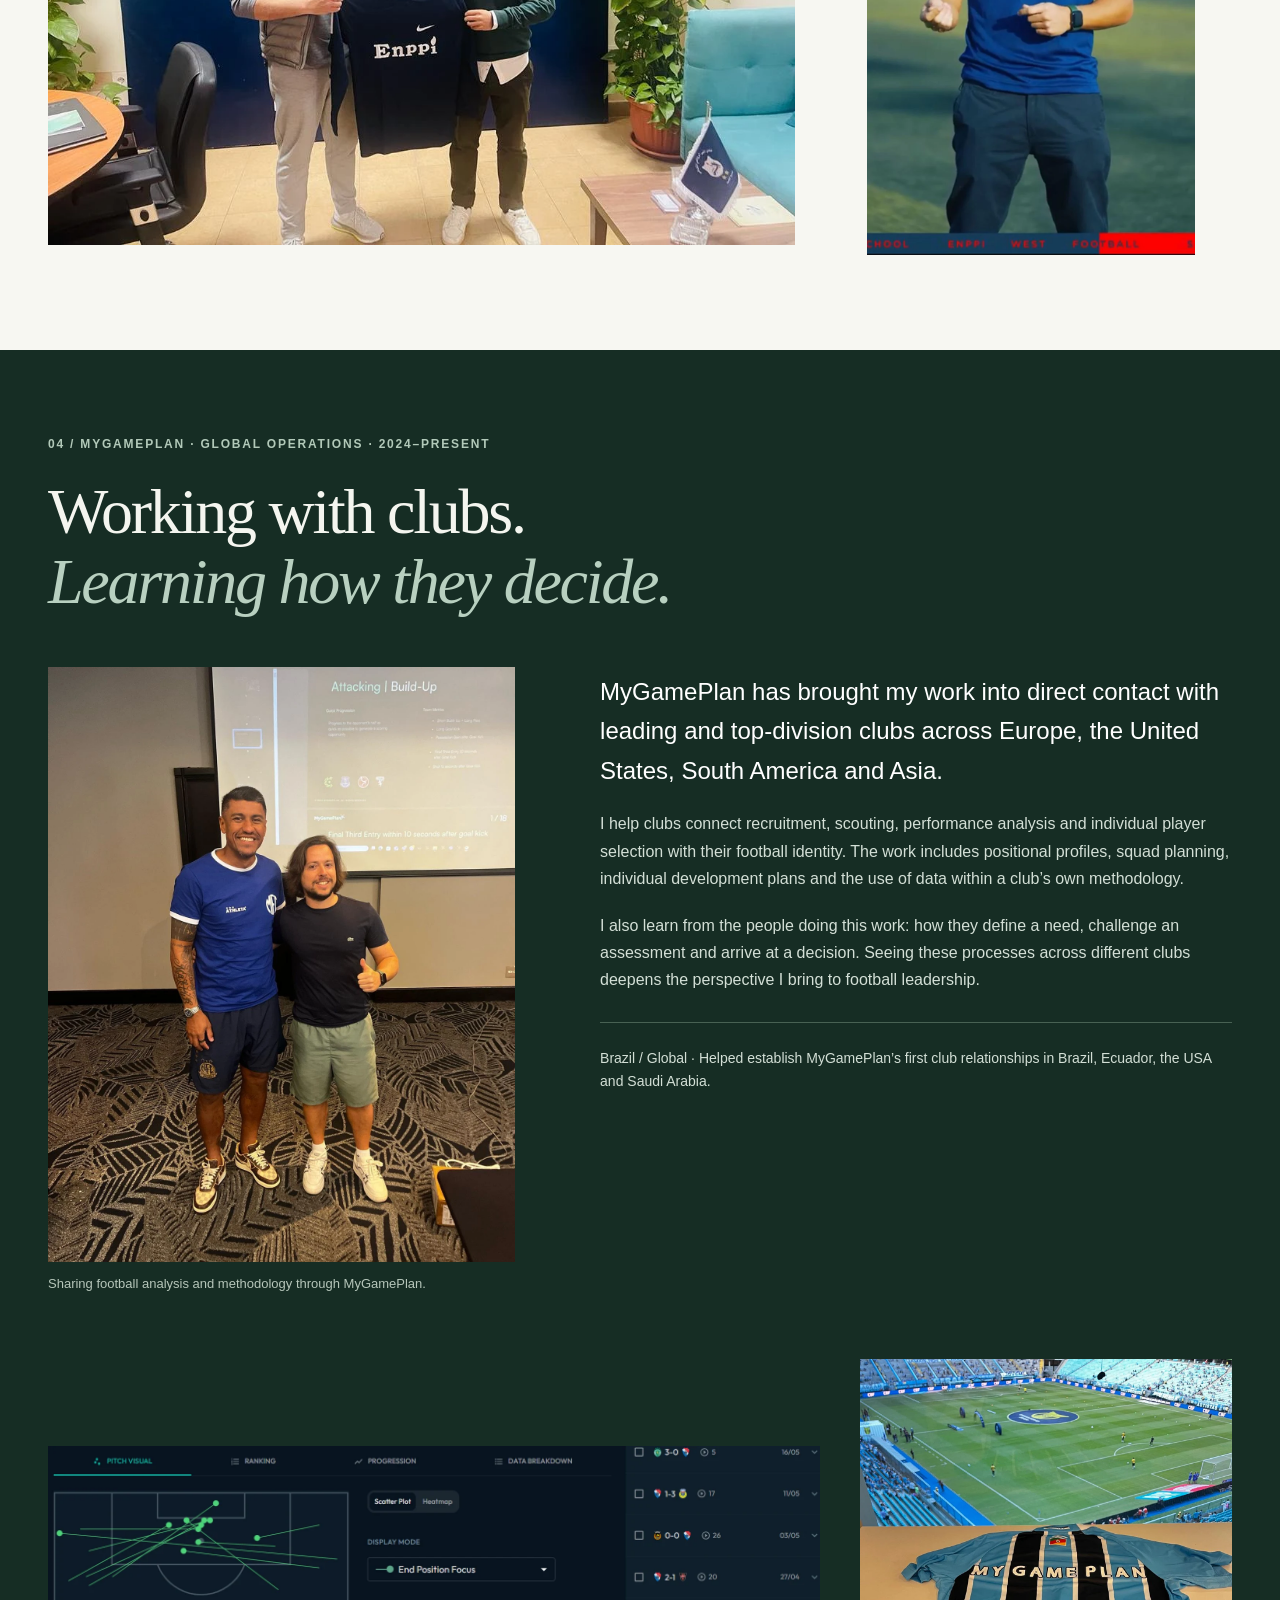
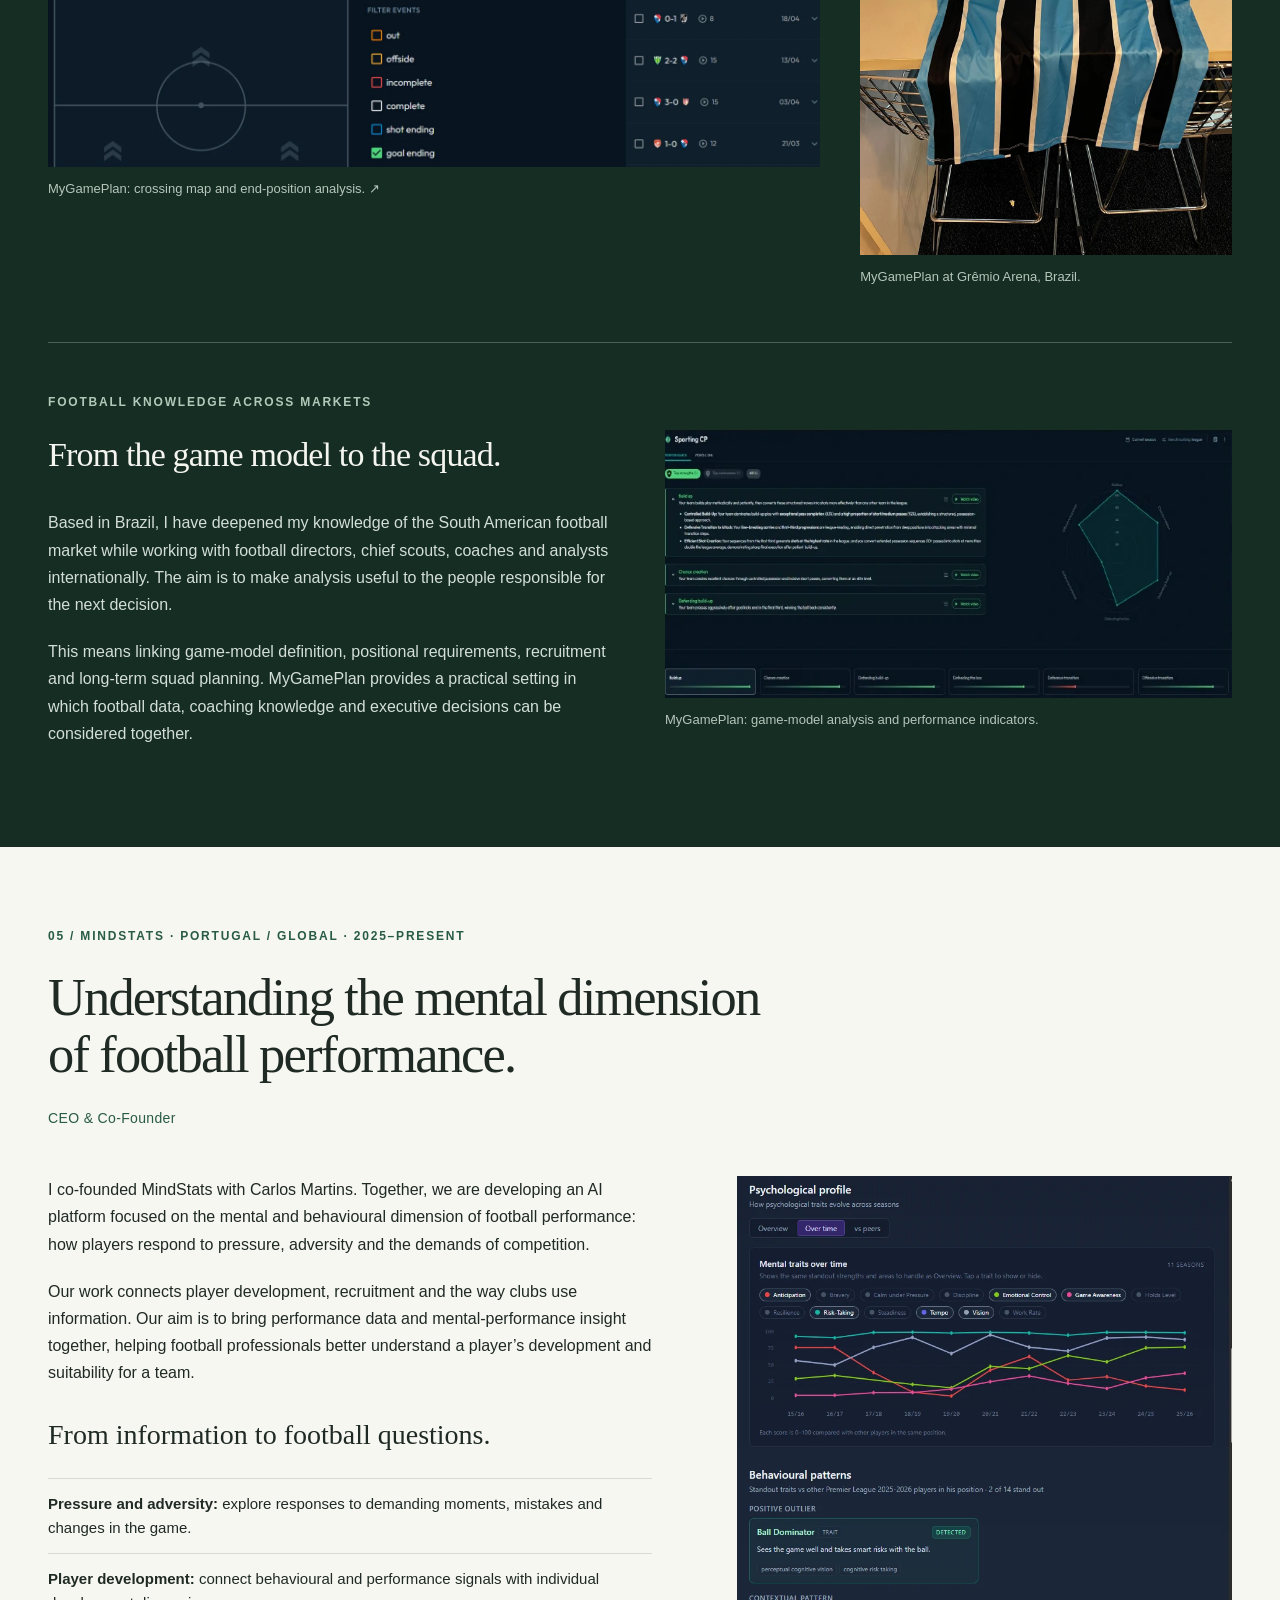
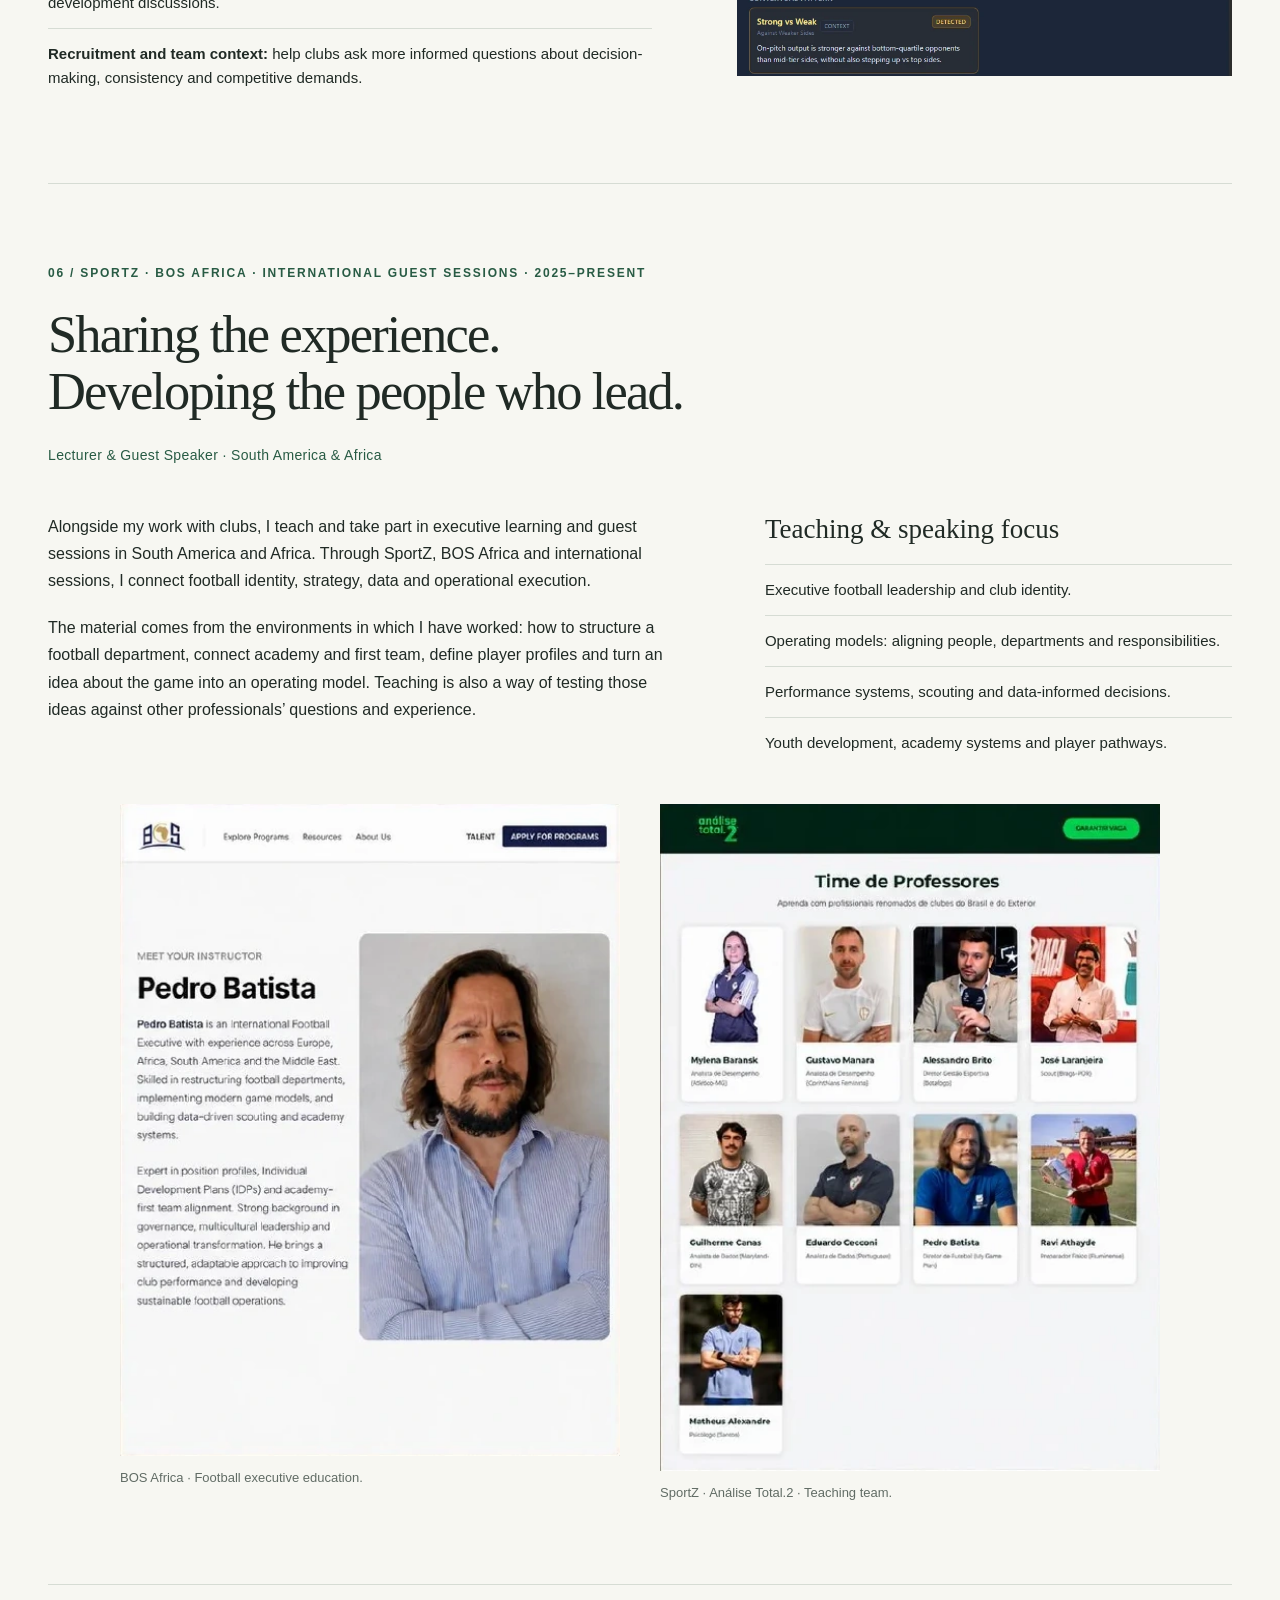
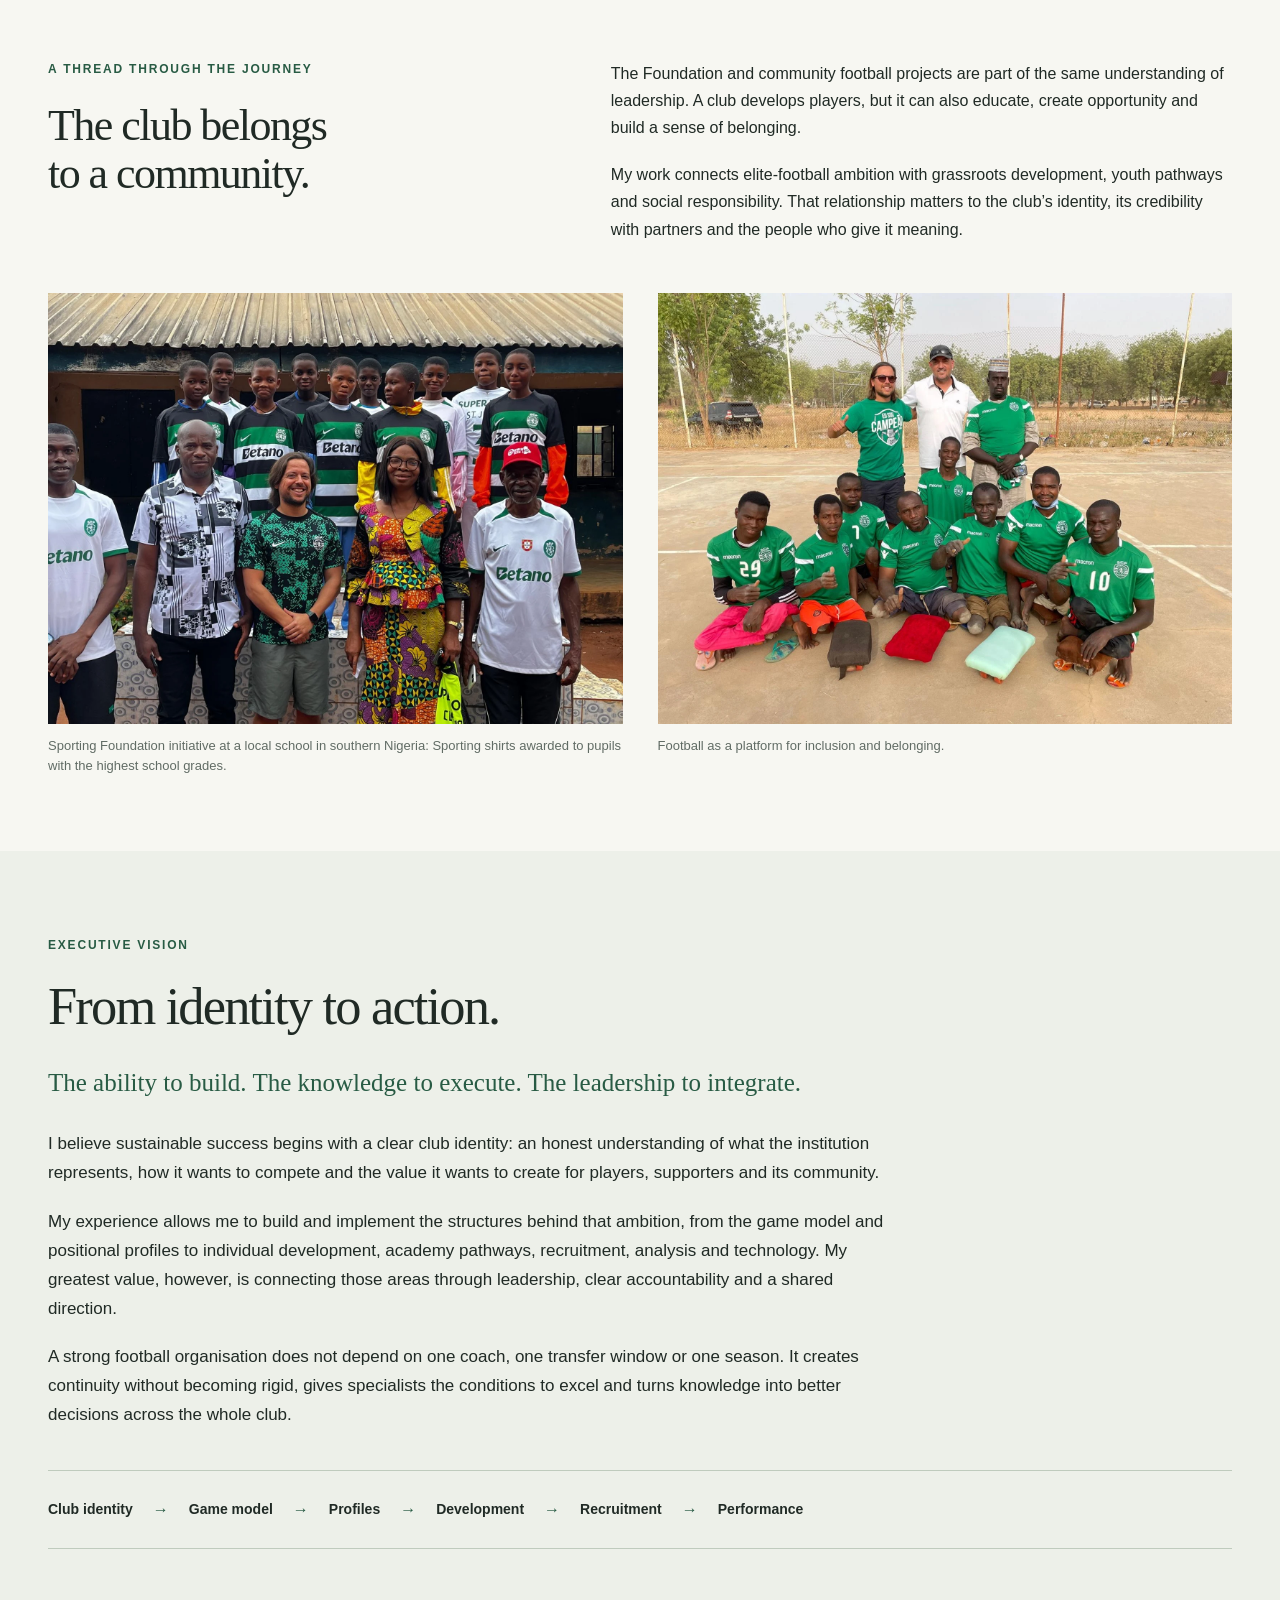
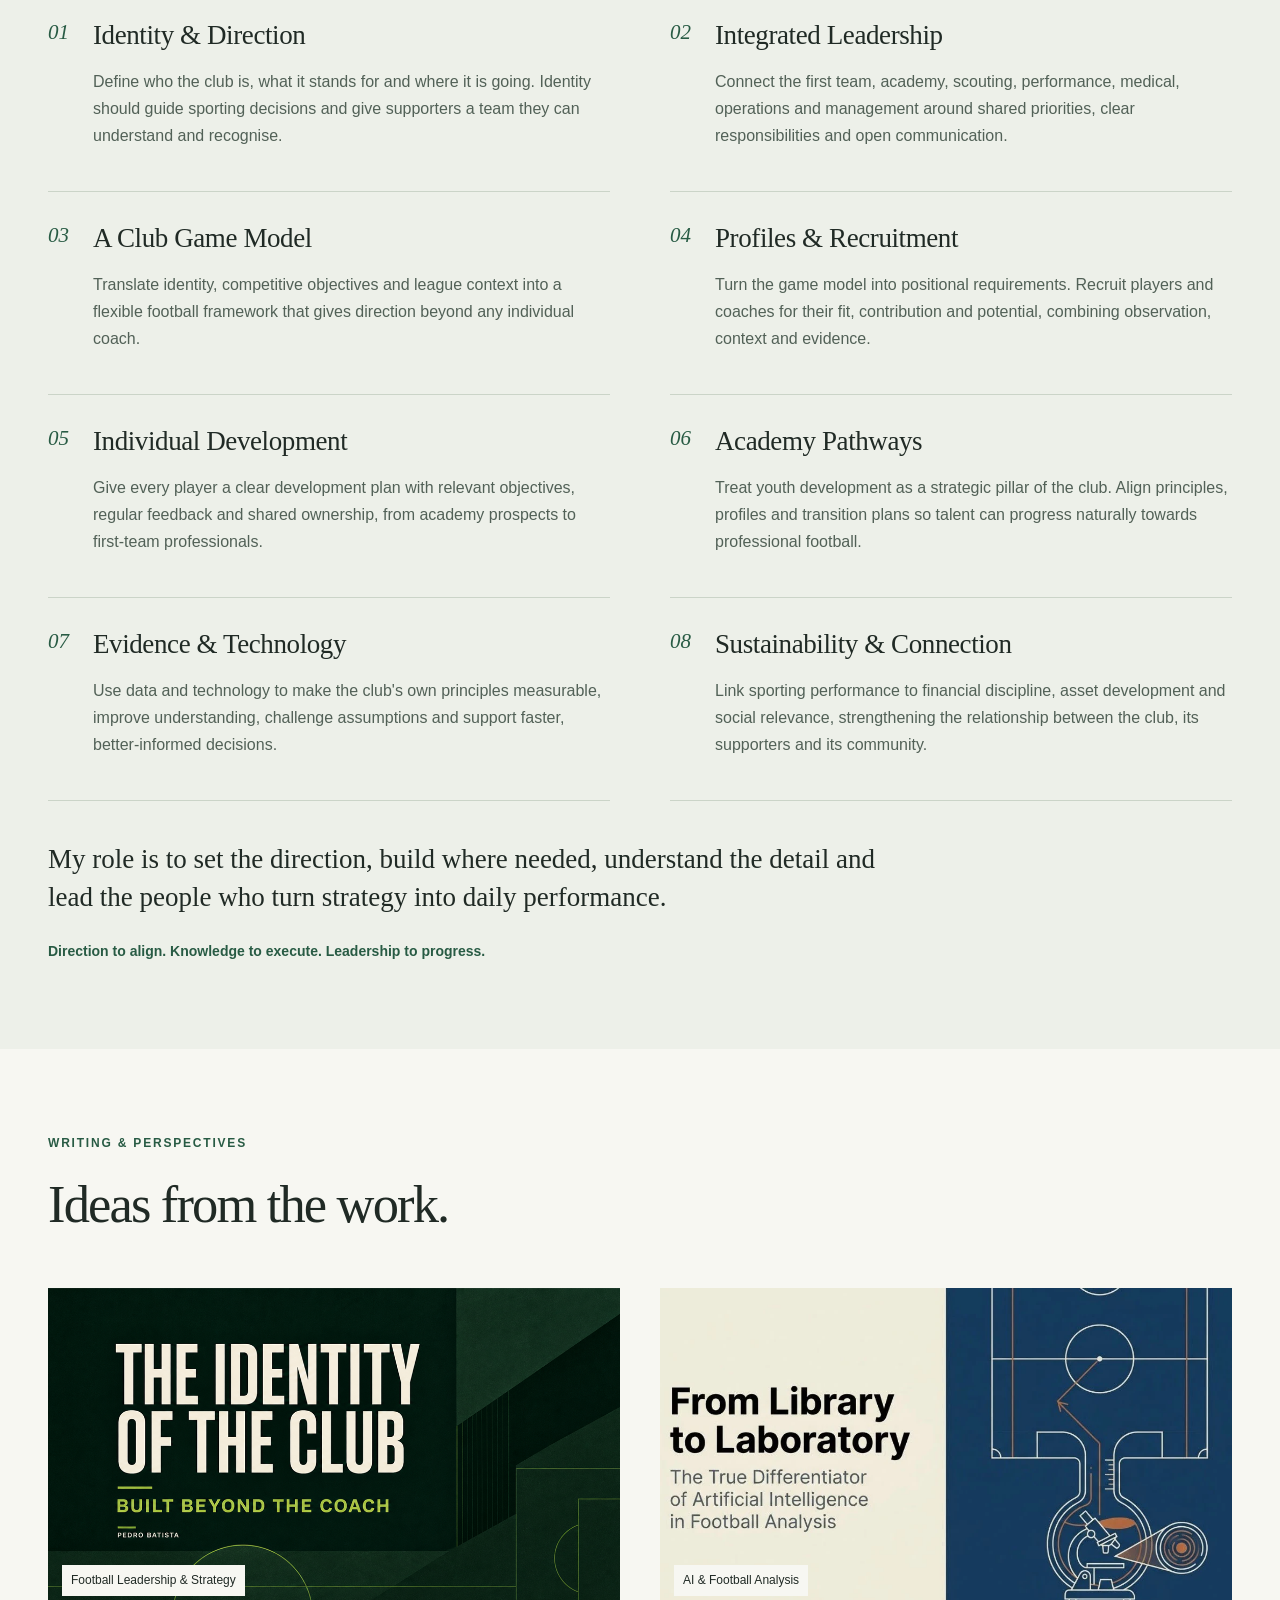
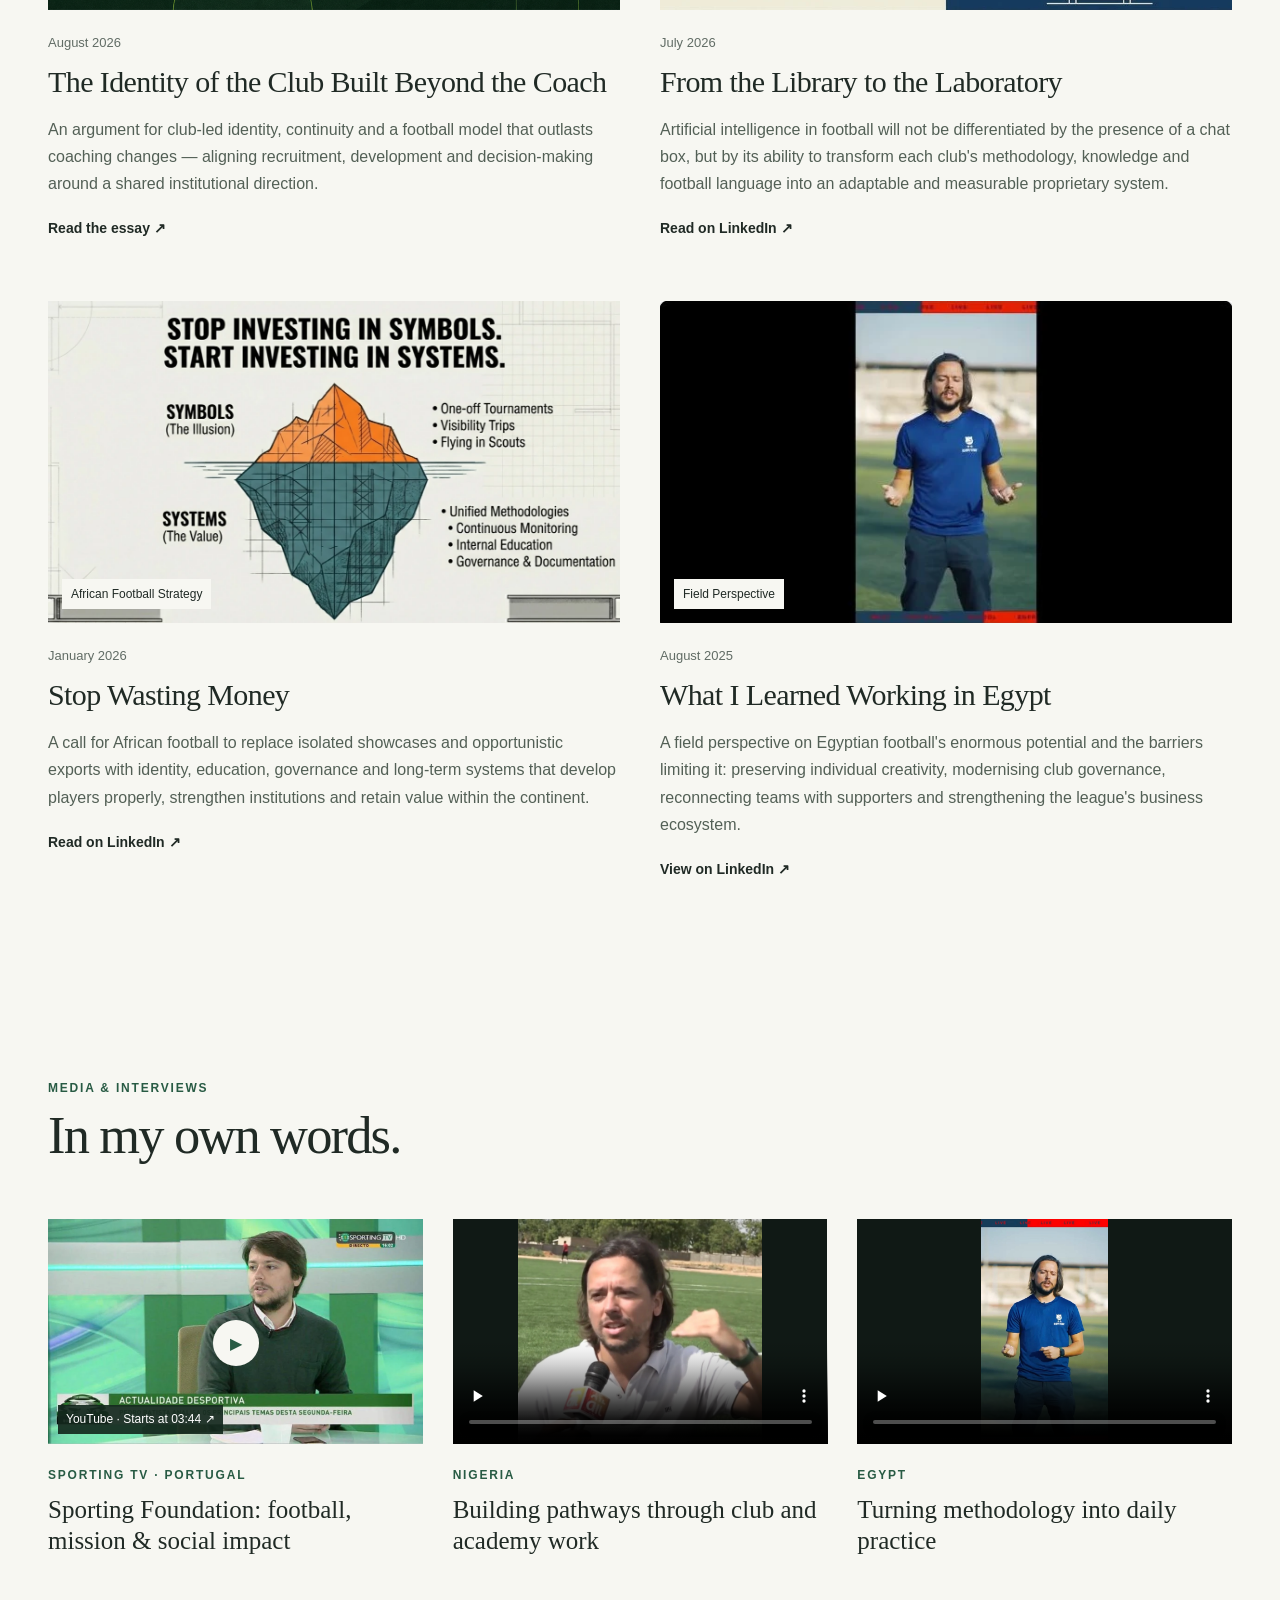
==== commit 57d408a9: "Open profile section from journey call to action" ====
--- a/index.html
+++ b/index.html
@@ -1,7 +1,7 @@
 <!doctype html><html lang="en"><head><meta charset="utf-8"><meta name="viewport" content="width=device-width, initial-scale=1"><meta name="robots" content="index,follow"><title>Pedro Cunha Batista — Football Executive</title><meta name="description" content="Football executive with experience across Europe, Africa and South America. Club operations, academy development and work with clubs through MyGamePlan."><meta property="og:image" content="https://pedrocunhabatista.github.io/assets/images/og-image.jpg"><link rel="icon" href="assets/images/icon.svg"><link rel="manifest" href="manifest.webmanifest"><meta name="theme-color" content="#285b44"><link rel="stylesheet" href="styles.css?v=0dd0bc50e2"><link rel="stylesheet" href="journey.css?v=9d613342bb"><script src="app.js?v=7c36236a74" defer></script><link rel="canonical" href="https://pedrocunhabatista.github.io/"><link rel="alternate" hreflang="en" href="https://pedrocunhabatista.github.io/"><link rel="alternate" hreflang="pt" href="https://pedrocunhabatista.github.io/pt.html"><link rel="alternate" hreflang="x-default" href="https://pedrocunhabatista.github.io/"><meta property="og:url" content="https://pedrocunhabatista.github.io/"><meta property="og:type" content="website"><meta property="og:title" content="Pedro Cunha Batista — Football Executive"><meta property="og:description" content="Football executive with experience across Europe, Africa and South America. Club operations, academy development and work with clubs through MyGamePlan."><meta name="twitter:card" content="summary_large_image"><meta name="twitter:title" content="Pedro Cunha Batista — Football Executive"><meta name="twitter:description" content="Football executive with experience across Europe, Africa and South America. Club operations, academy development and work with clubs through MyGamePlan."><meta name="twitter:image" content="https://pedrocunhabatista.github.io/assets/images/og-image.jpg"><script type="application/ld+json">{"@context": "https://schema.org", "@type": "Person", "name": "Pedro Cunha Batista", "alternateName": "Pedro Batista", "url": "https://pedrocunhabatista.github.io/", "jobTitle": "Football Executive", "image": "https://pedrocunhabatista.github.io/assets/photography/portrait.webp", "sameAs": ["https://www.linkedin.com/in/pedrocunhabatista/", "https://www.zerozero.pt/director.php?id=7320"]}</script></head><body>
  <a class="skip" href="#main">Skip to content</a>
  <header><div class="shell header-inner"><a class="brand" href="#home">Pedro Batista<span>Football Executive</span></a><nav id="navigation" aria-label="Main navigation"><a href="#story">Experience</a><a href="#vision">Vision</a><a href="#insights">Writing</a><a href="#media">Media</a><a href="#contact">Contact</a></nav><div class="header-tools"><div class="languages" aria-label="Language"><a href="index.html" lang="en" aria-current="page">EN</a><span>/</span><a href="pt.html" lang="pt" >PT</a></div><button class="menu" aria-controls="navigation" aria-expanded="false">Menu <span aria-hidden="true">+</span></button></div></div></header>
- <main id="main"><section class="hero shell" id="home"><div class="hero-copy"><p class="eyebrow">Europe · Africa · South America</p><h1>Understanding the club.<br><em>Building what comes next.</em></h1><p class="lead">From Sporting CP to club and academy leadership in Africa, and work with clubs around the world through MyGamePlan.</p><div class="hero-actions"><a class="button" href="#story">Explore my experience <span>↓</span></a><a class="text-link" href="assets/documents/Pedro-Batista-Executive-CV-ENG.pdf?v=original-2" download>Download CV <span>↗</span></a></div><p class="hero-note">Club organisation. Sporting decisions. Player development.</p></div><figure class="hero-image"><img class="" src="assets/photography/portrait.webp" alt="Pedro Batista" width="1024" height="1536" fetchpriority="high"><figcaption>Pedro Cunha Batista</figcaption></figure></section>
+ <main id="main"><section class="hero shell" id="home"><div class="hero-copy"><p class="eyebrow">Europe · Africa · South America</p><h1>Understanding the club.<br><em>Building what comes next.</em></h1><p class="lead">From Sporting CP to club and academy leadership in Africa, and work with clubs around the world through MyGamePlan.</p><div class="hero-actions"><a class="button" href="#profile">Explore my experience <span>↓</span></a><a class="text-link" href="assets/documents/Pedro-Batista-Executive-CV-ENG.pdf?v=original-2" download>Download CV <span>↗</span></a></div><p class="hero-note">Club organisation. Sporting decisions. Player development.</p></div><figure class="hero-image"><img class="" src="assets/photography/portrait.webp" alt="Pedro Batista" width="1024" height="1536" fetchpriority="high"><figcaption>Pedro Cunha Batista</figcaption></figure></section>
  <section class="intro shell" id="profile"><div class="intro-aside"><p class="eyebrow">A perspective shaped by the work</p><figure><img src="assets/photography/intro-sporting-tv.webp" width="1170" height="659" loading="lazy" alt="Representing Sporting CP on Sporting TV."><figcaption>Representing Sporting CP on Sporting TV.</figcaption></figure></div><div><h2>Different football environments.<br>One connected view of the club.</h2><p>My experience across Europe, Africa and South America has taught me to look at sporting ambition alongside the organisation needed to support it. Working in Portugal, Nigeria, Egypt and Brazil has meant adapting to different resources, cultures and expectations.</p><p>I am interested in clubs entering a new chapter: professionalising their operations, restructuring their football department or defining a direction under new ownership. That includes SAFs in Brazil and groups working across more than one club.</p></div></section>
  <section class="story shell" id="story"><div class="section-heading"><p class="eyebrow">The foundations</p><h2>Inside institutions. On the ground.</h2></div>
  <div class="journey-links" aria-label="Career stages"><a href="#sporting"><span>01</span> Sporting CP</a><a href="#kebbi"><span>02</span> Kebbi United</a><a href="#enppi"><span>03</span> ENPPI</a><a href="#mygameplan"><span>04</span> MyGamePlan</a><a href="#mindstats"><span>05</span> MindStats</a><a href="#teaching"><span>06</span> Teaching & speaking</a></div><article class="chapter" id="sporting"><figure class="chapter-photo sporting"><img class="" src="assets/photography/sporting.webp" alt="Pedro Batista in a Sporting CP blazer" width="525" height="1156" loading="lazy"><figcaption>Sporting CP · Portugal</figcaption></figure><div class="chapter-copy"><p class="eyebrow">01 / Sporting CP · 2013–2018</p><h3>Learning the institution from the inside.</h3><p>Sporting gave me a foundation across the functions that hold a football club together. As Assistant to the CEO, I supported academy restructuring across technical, medical, recruitment, logistics and support areas, and helped implement Sporting ISM to connect information across departments.</p><p>My responsibilities also included UEFA match operations liaison in the Champions League and Europa League, and serving as Executive Director of the Sporting Social Foundation. It was an education in the relationship between sporting performance, institutional responsibility and community.</p><a class="text-link" href="#media">Hear the Foundation perspective ↗</a><ul class="role-notes"><li><strong>UEFA:</strong> official match operations liaison for Champions League and Europa League fixtures, 2014–2018.</li><li><strong>Sporting TV:</strong> more than 350 appearances, adding an understanding of club communication and supporter engagement.</li><li><strong>Sporting Social Foundation:</strong> helped its development into a formal, financially sustainable institution recognised by government and EU bodies.</li></ul></div><div class="chapter-gallery"><figure><img src="assets/photography/foundation.webp" width="659" height="491" loading="lazy" alt="Sporting Social Foundation: institutional and community work."><figcaption>Sporting Social Foundation: institutional and community work.</figcaption></figure><figure><img src="assets/photography/sporting-academy.webp" width="1170" height="1155" loading="lazy" alt="At the Sporting academy."><figcaption>At the Sporting academy.</figcaption></figure></div></article>
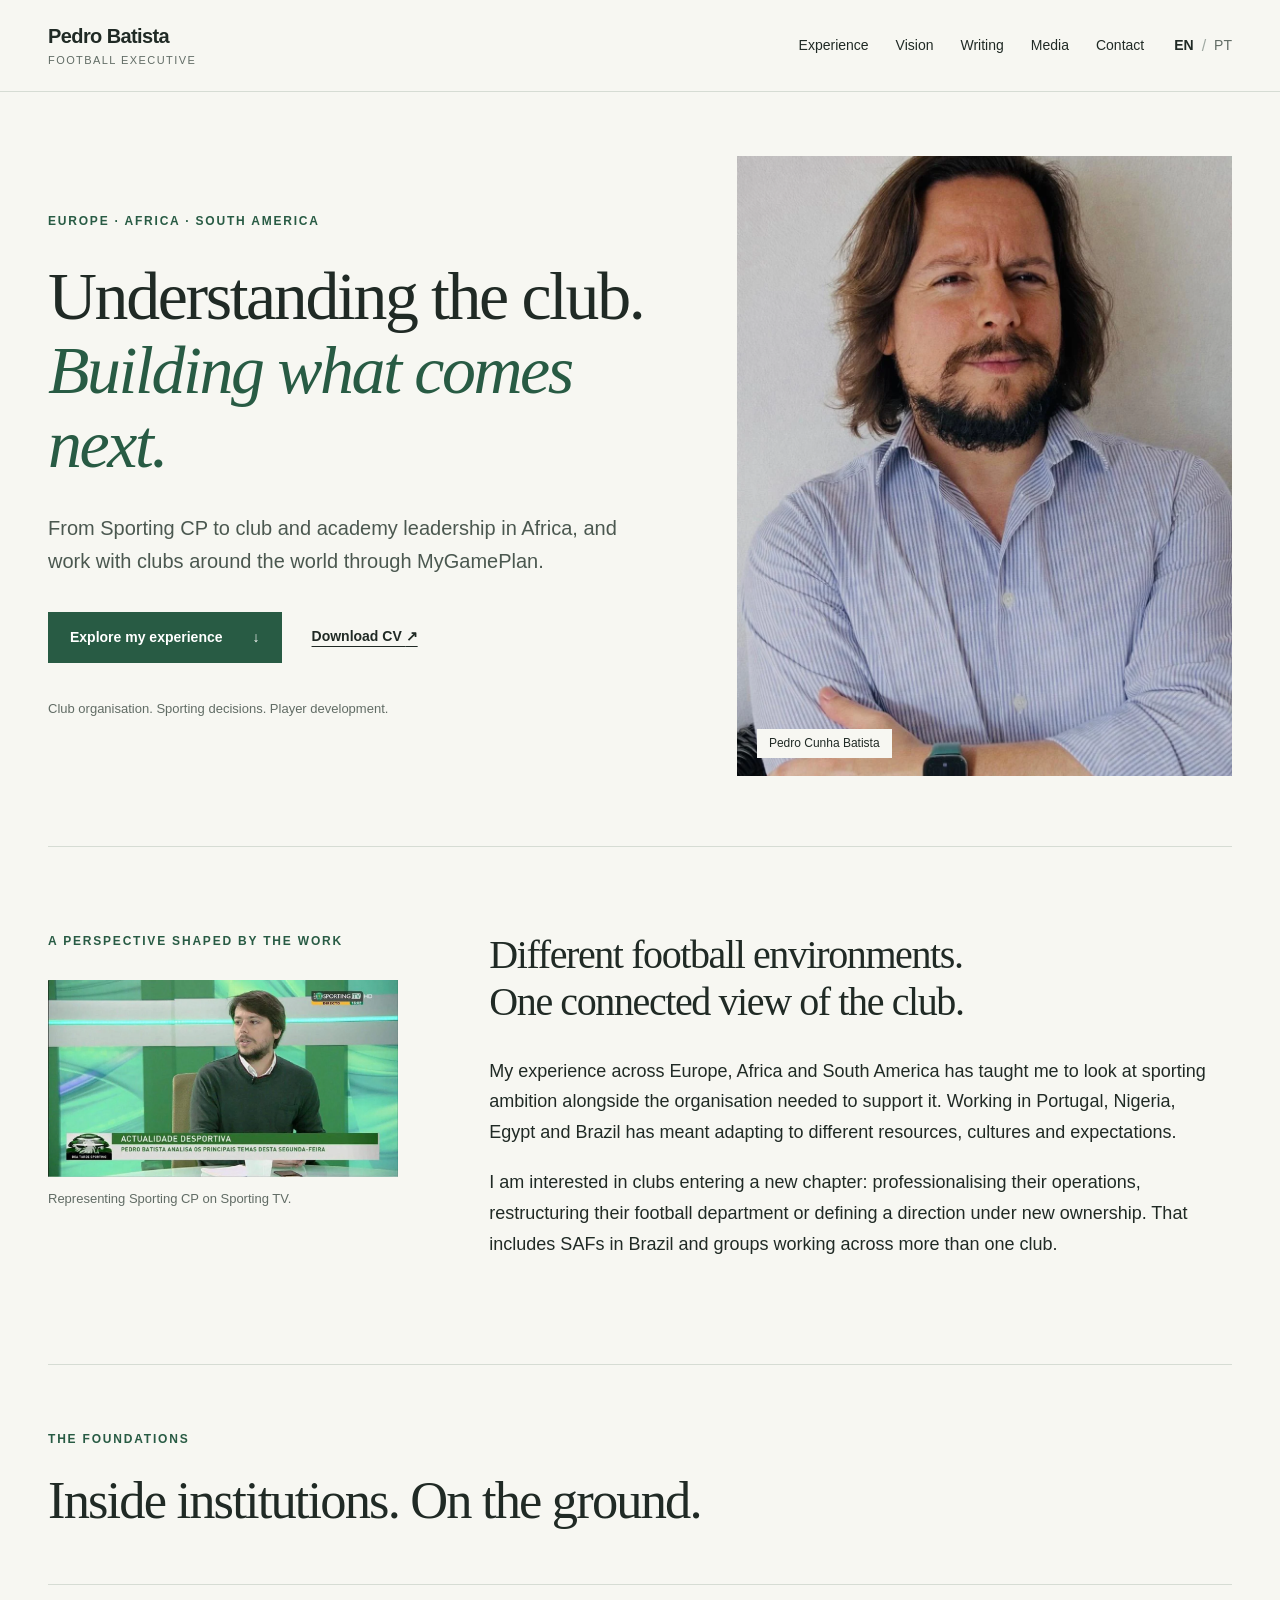
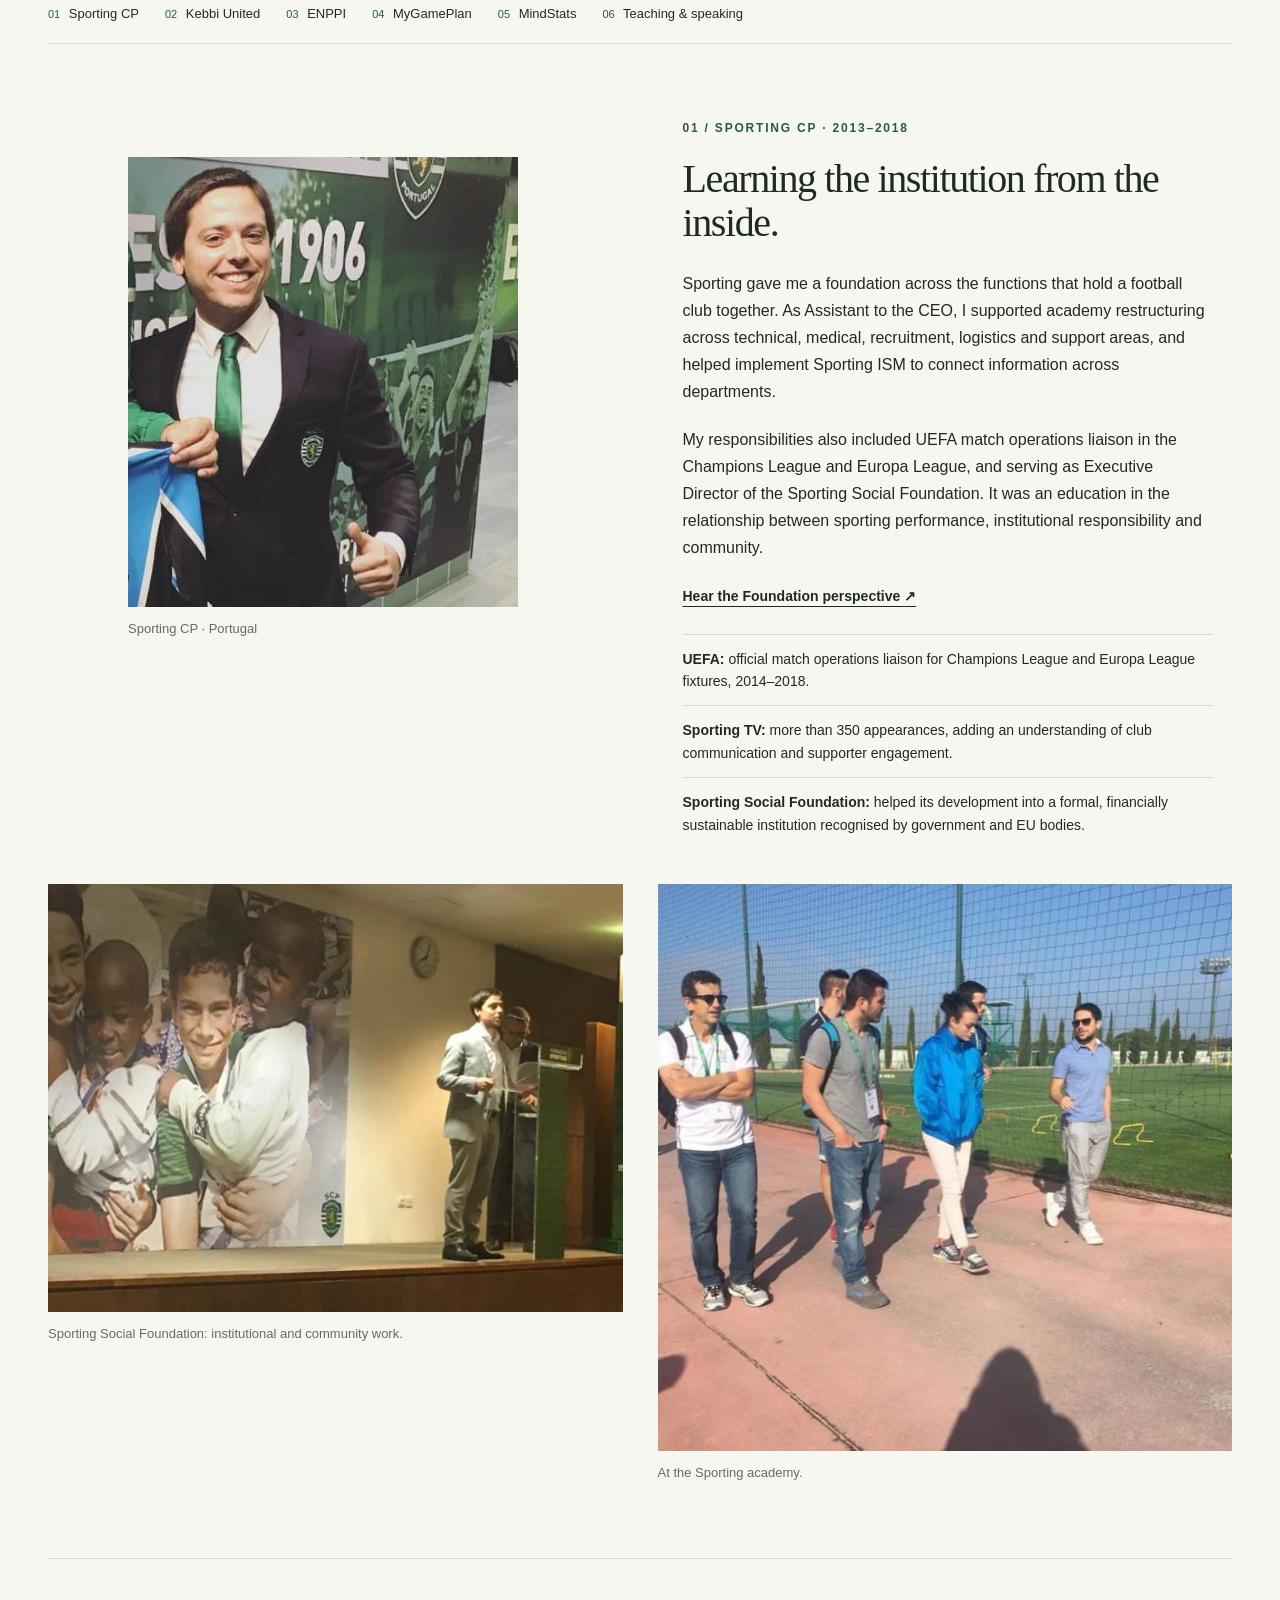
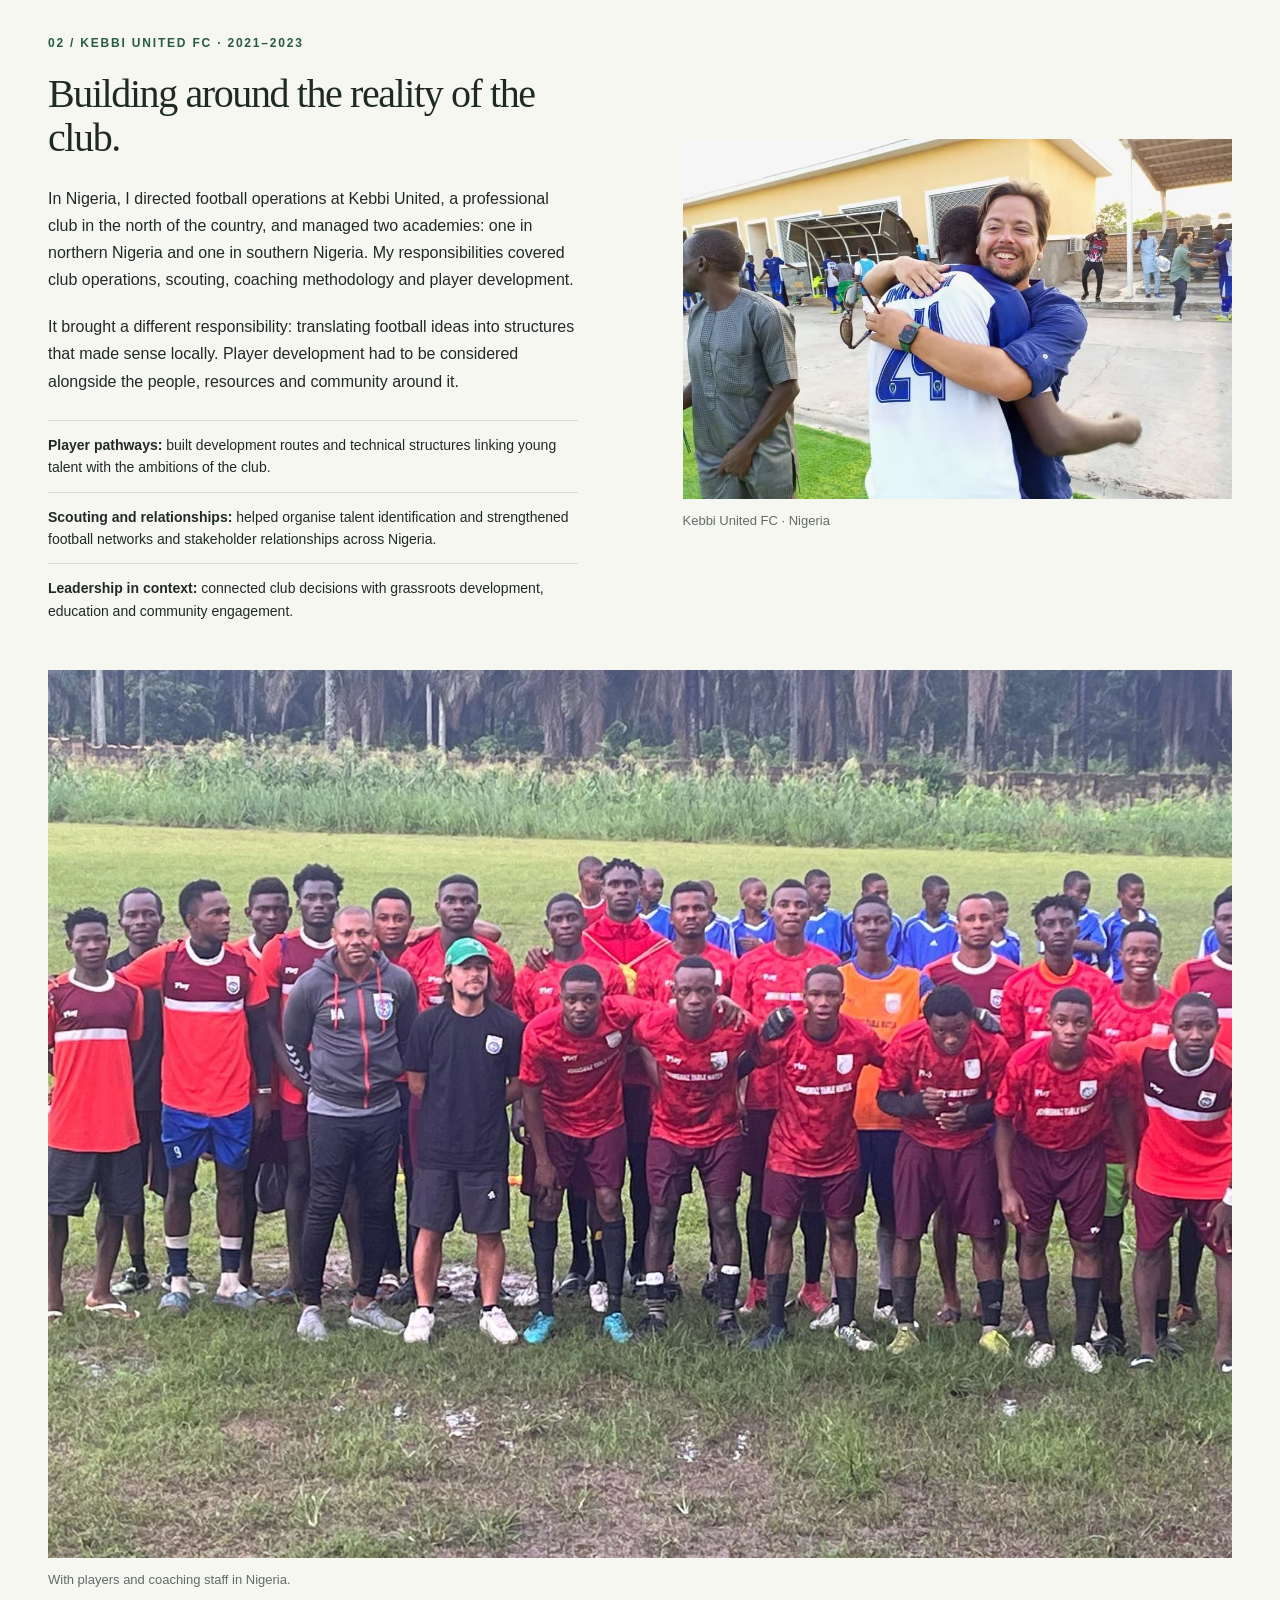
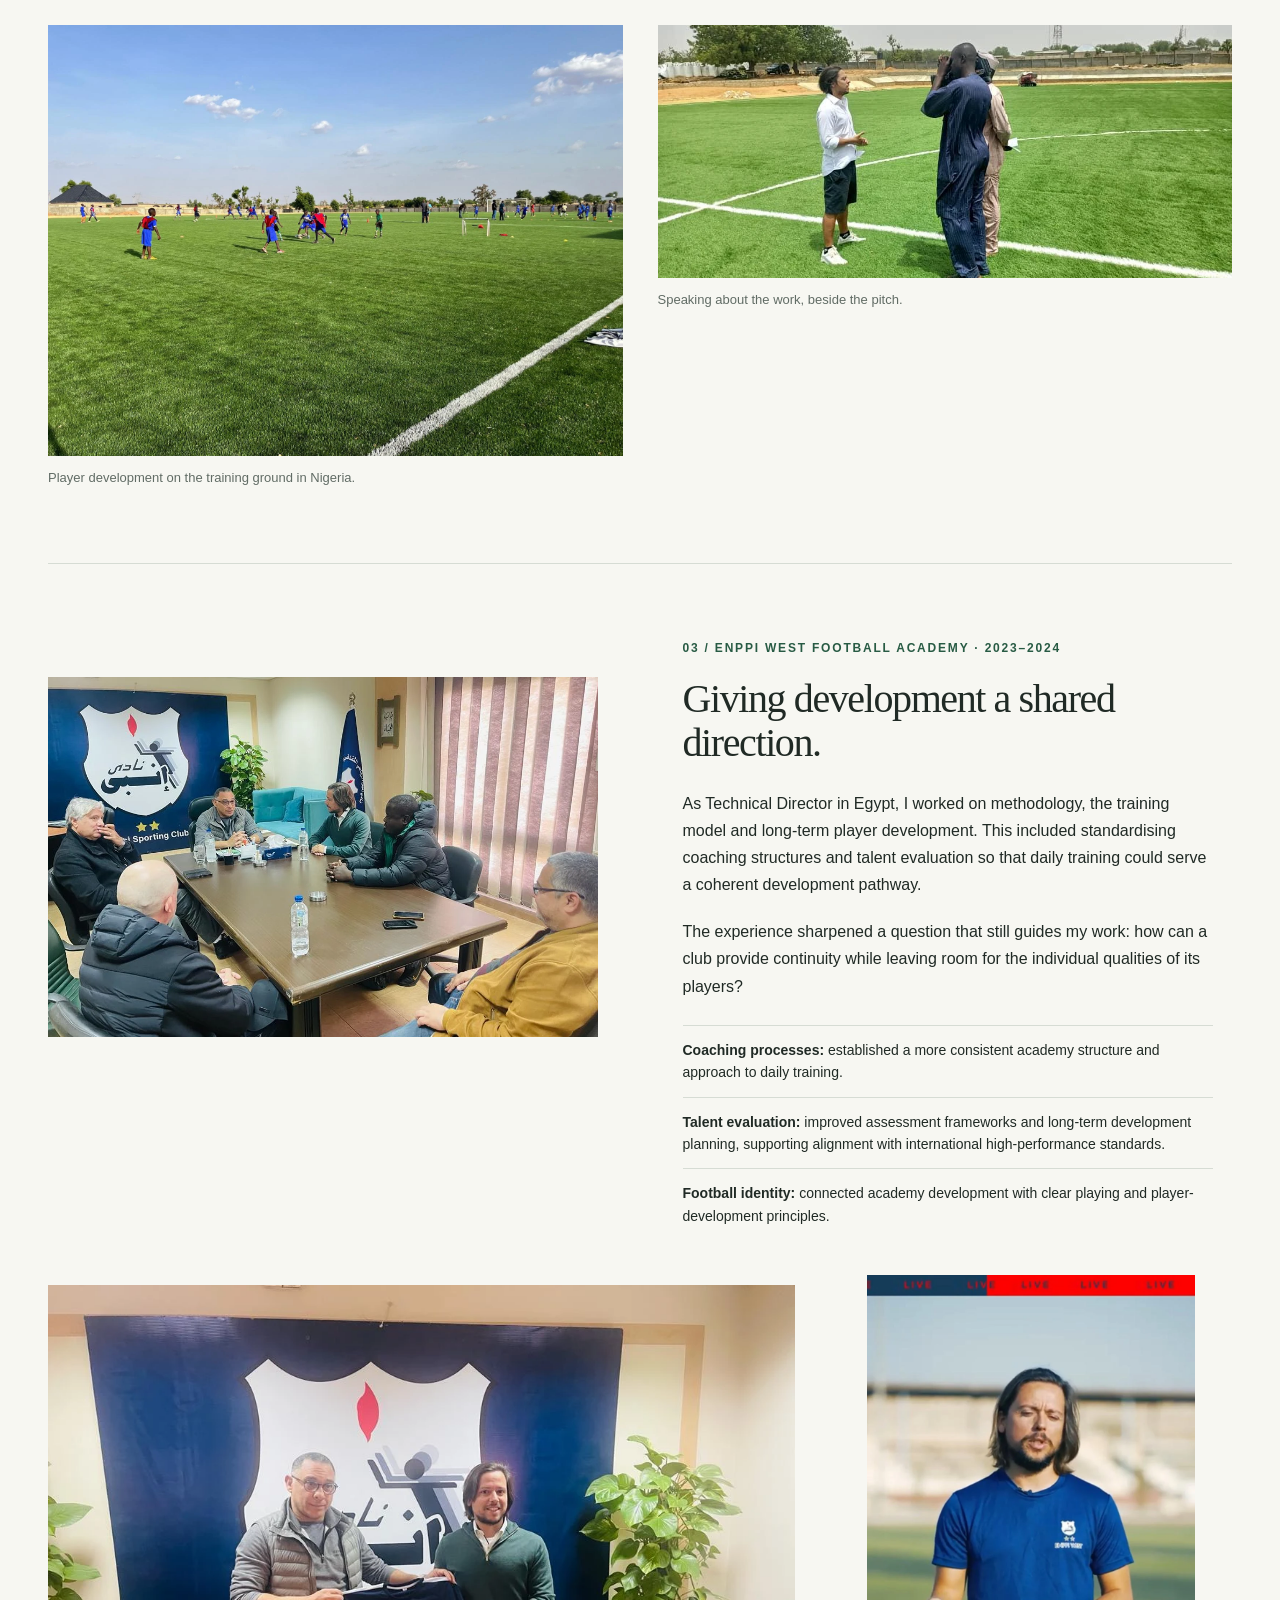
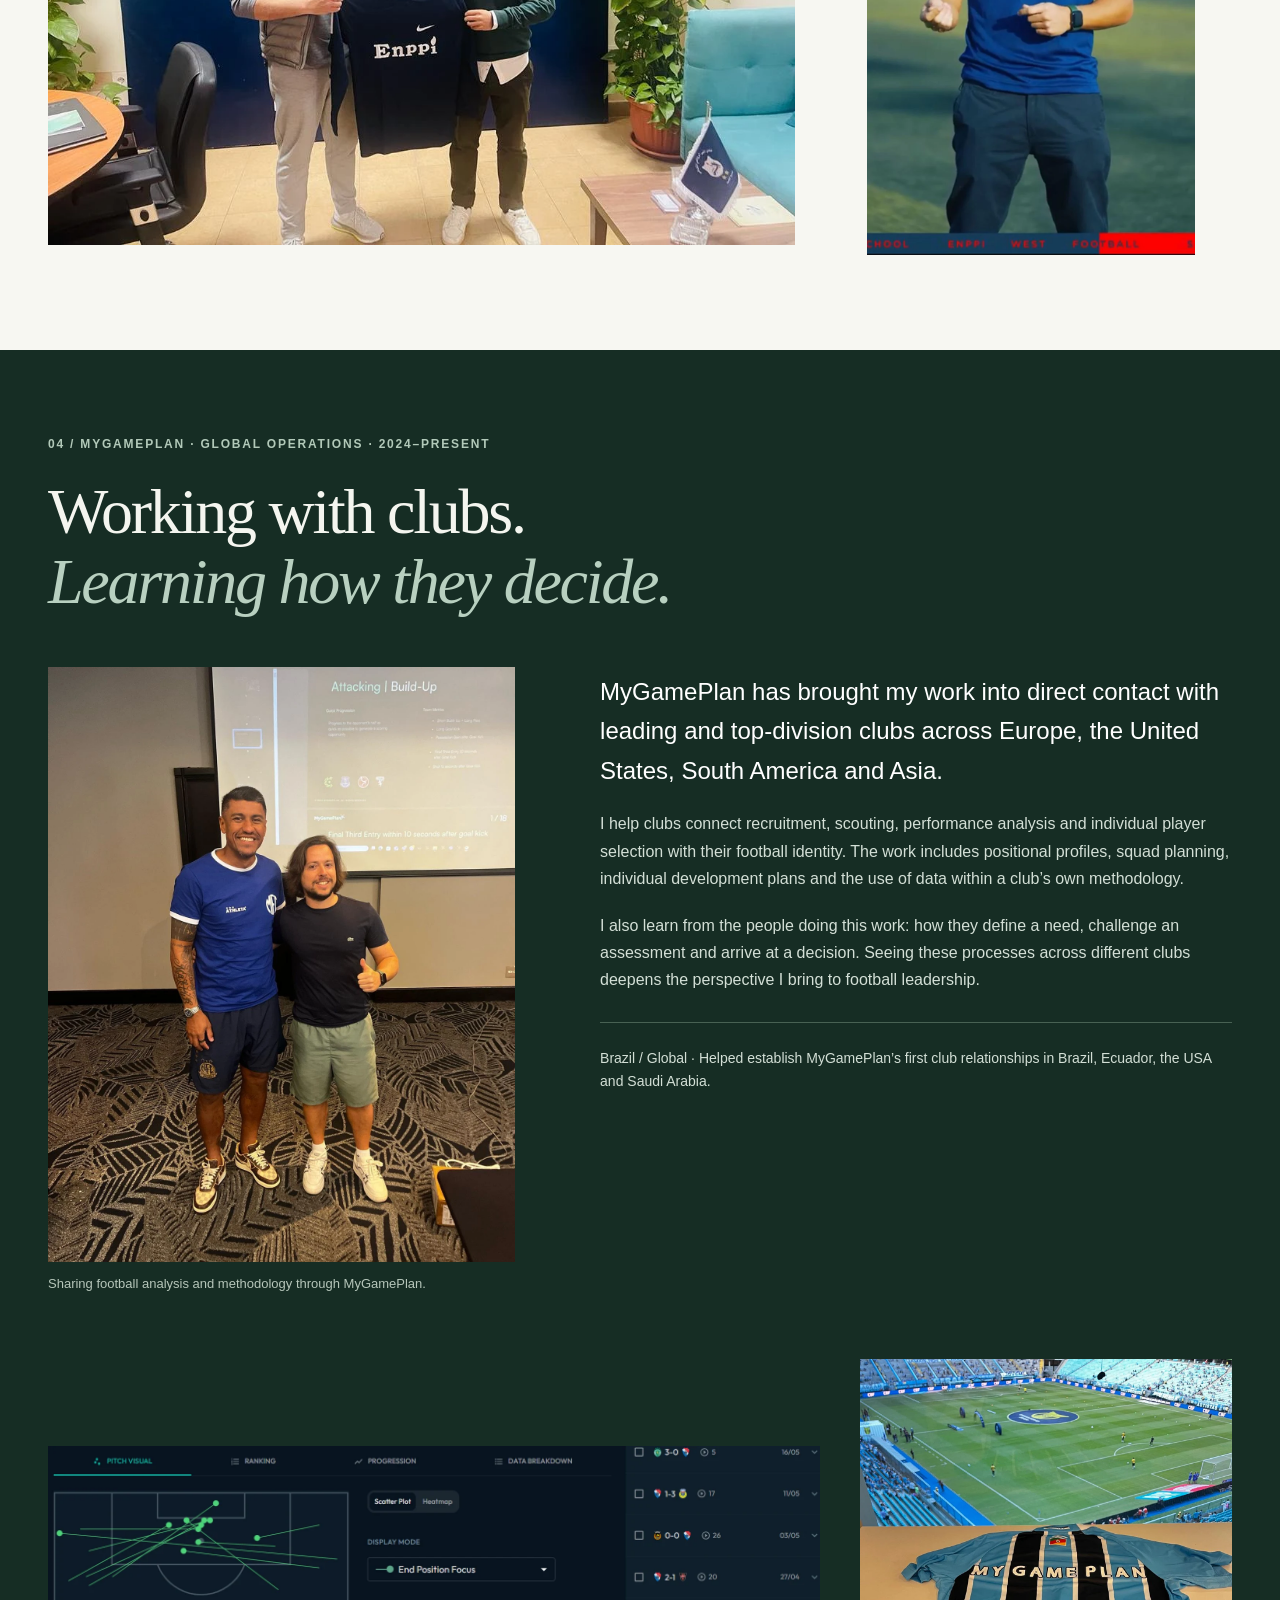
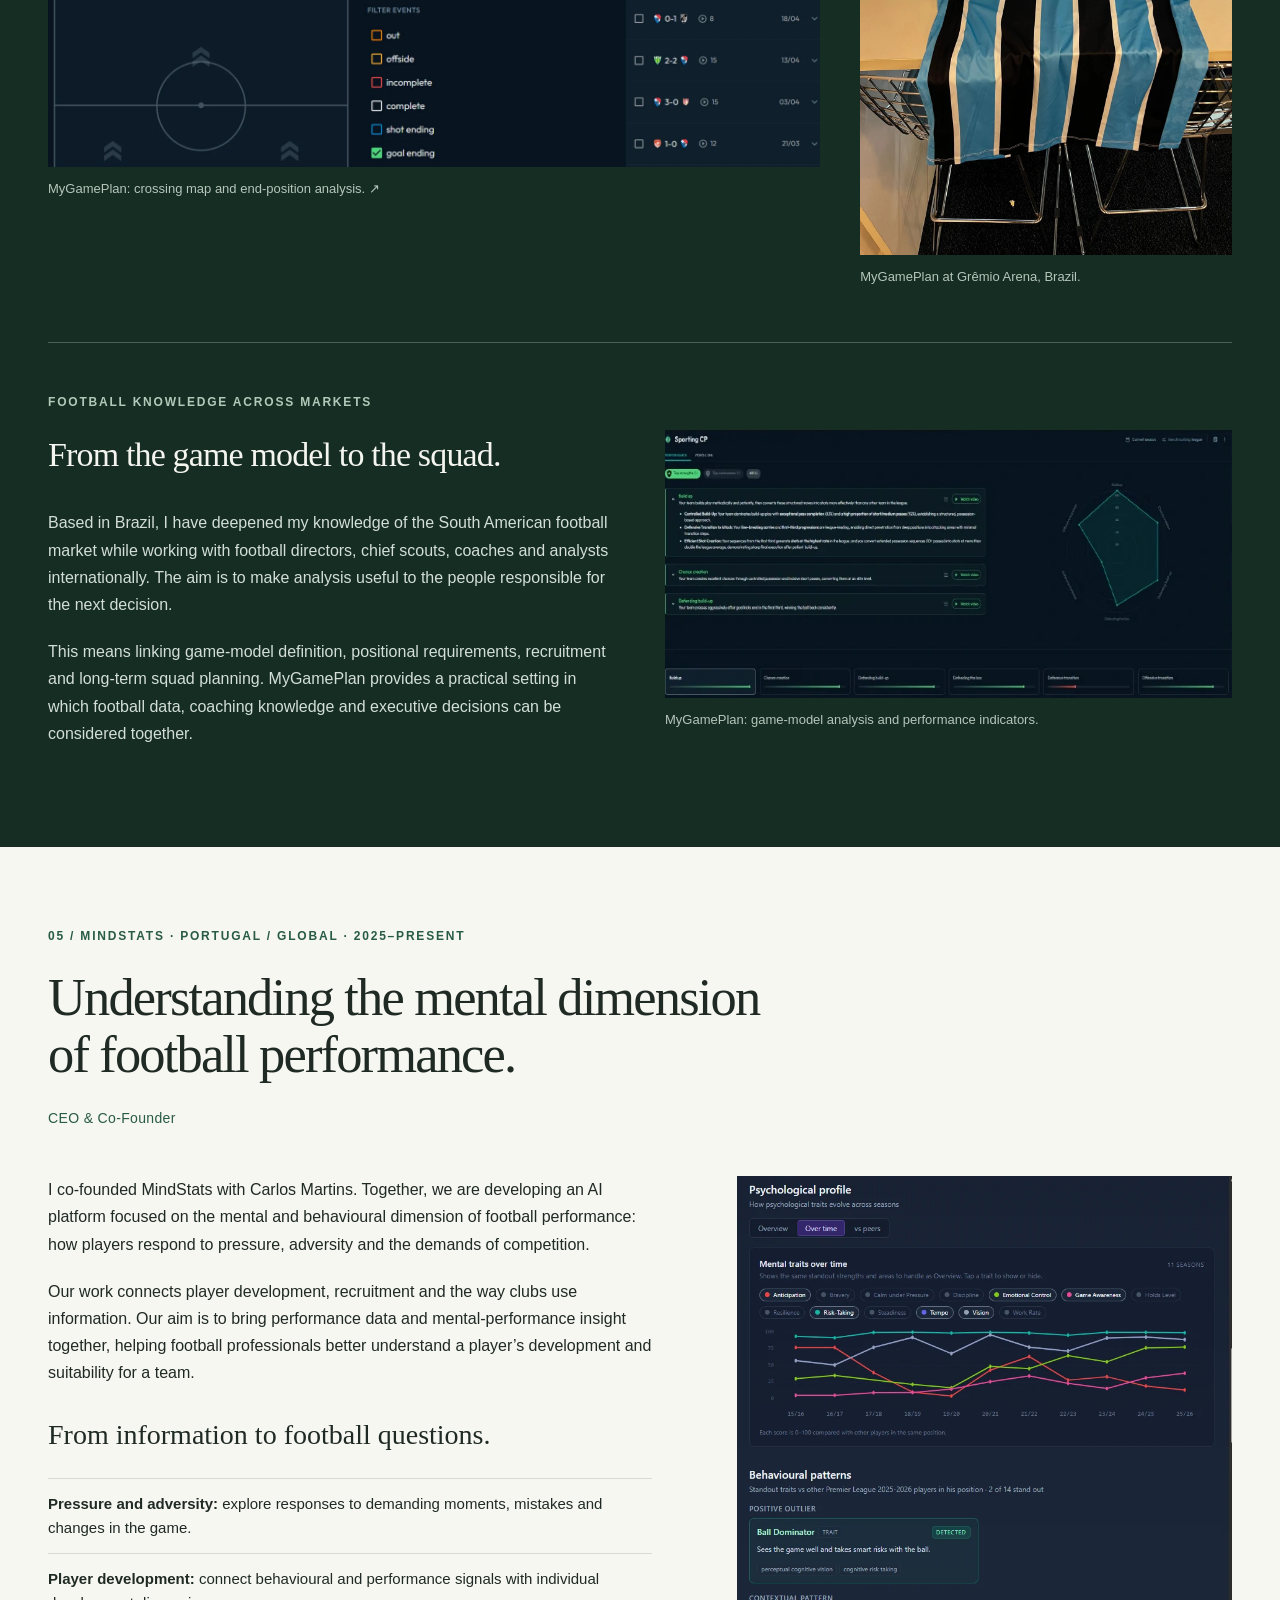
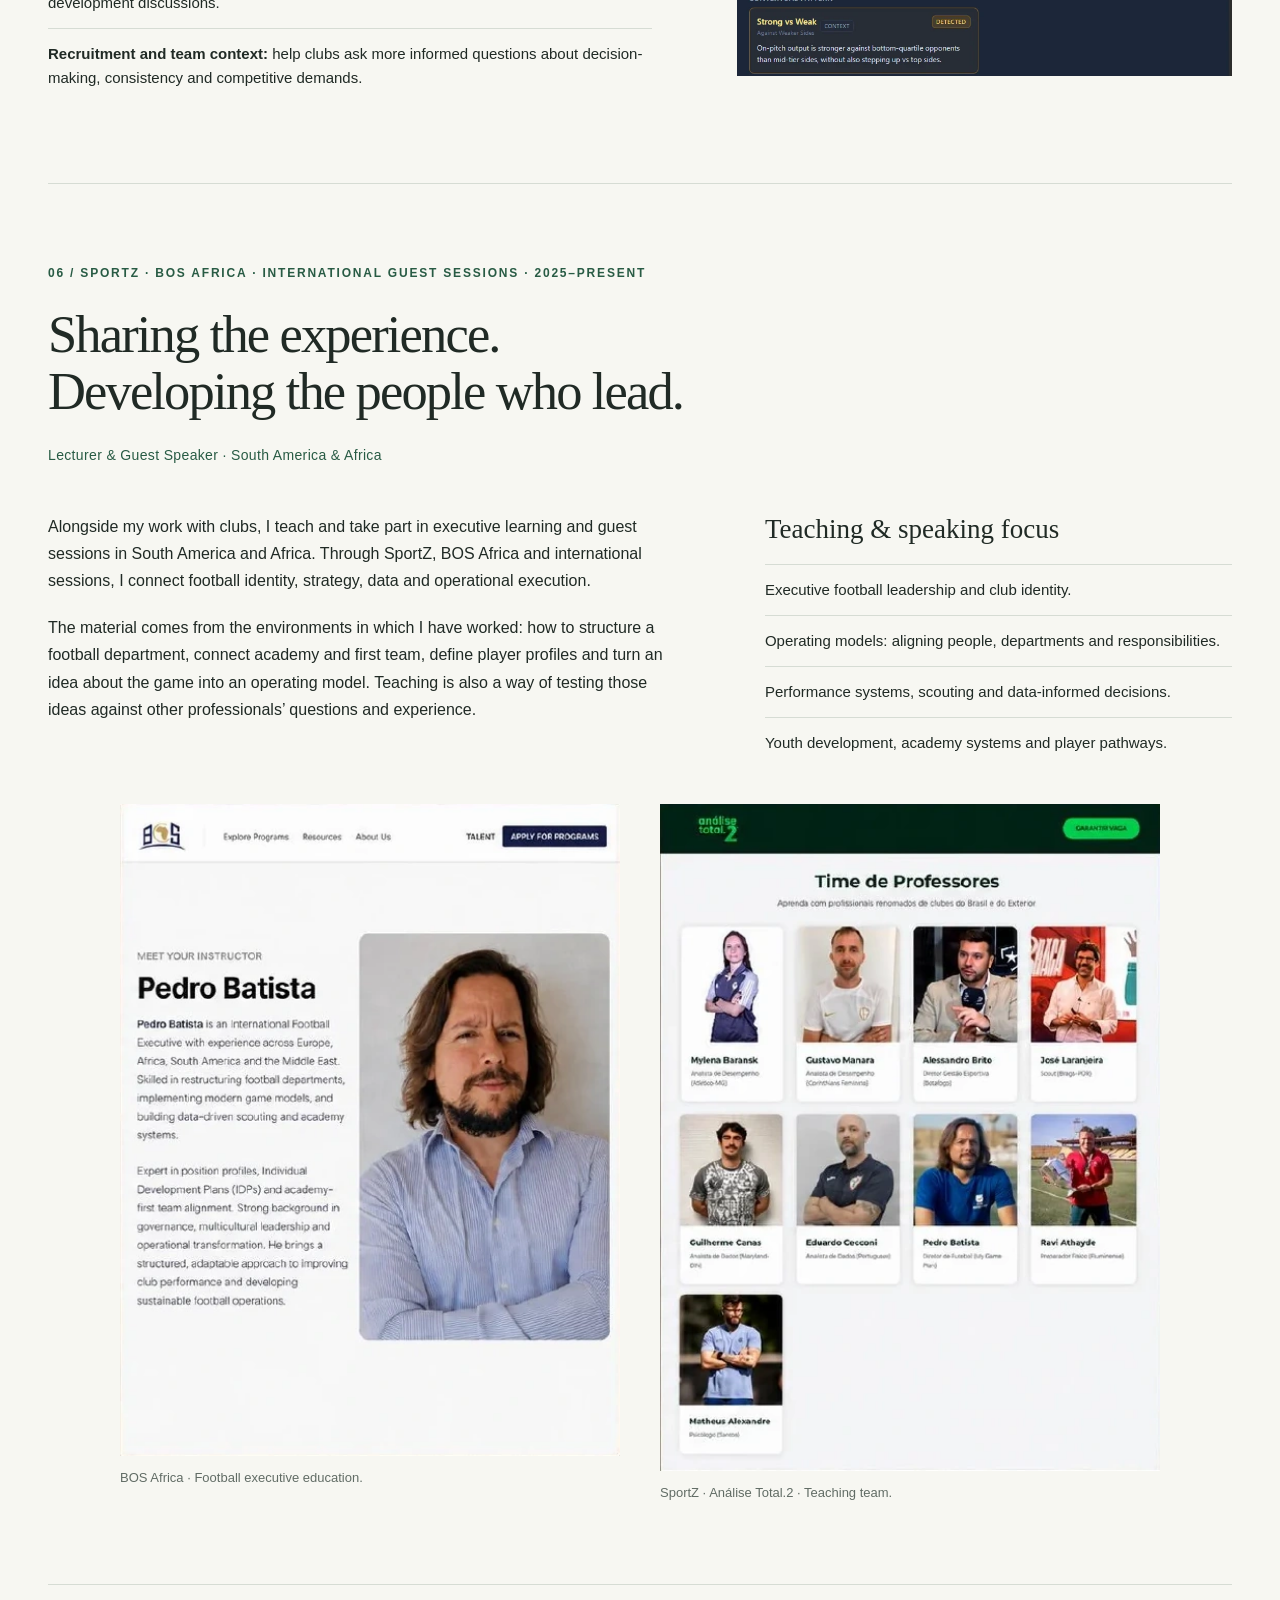
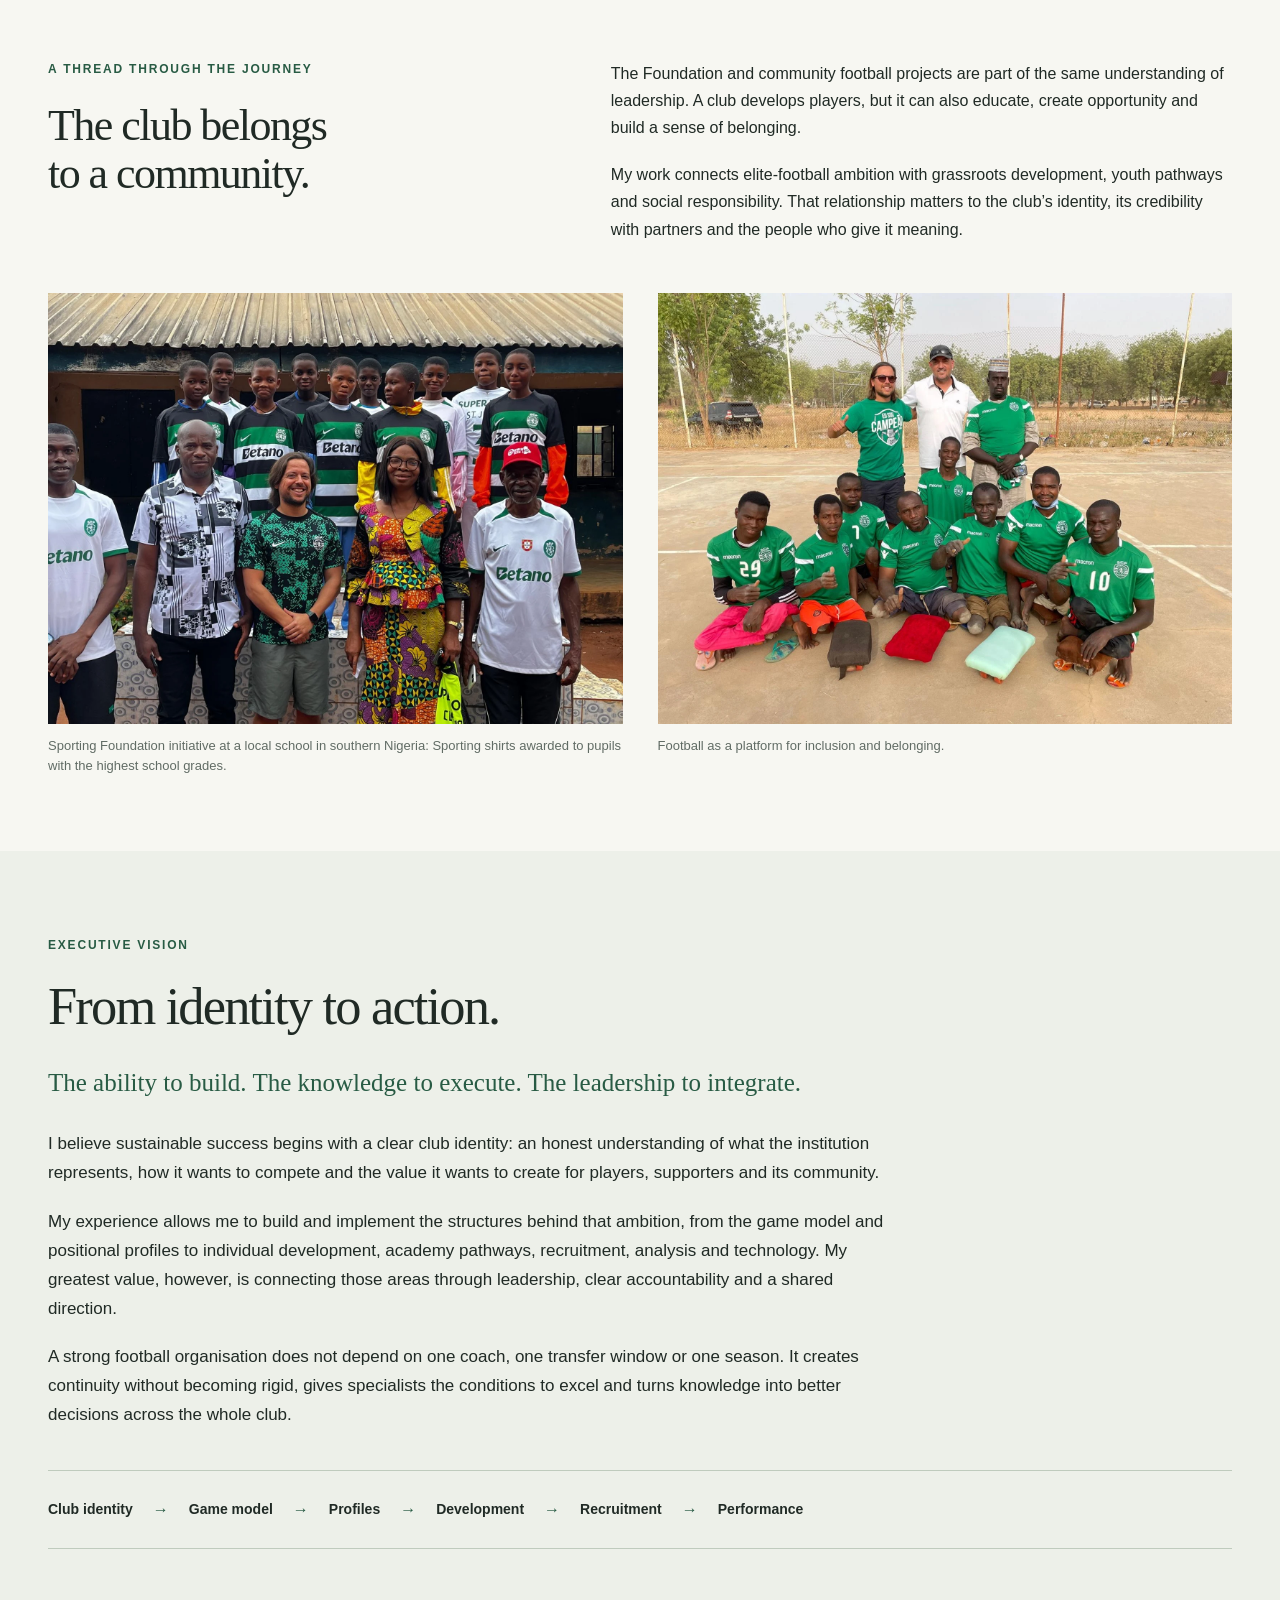
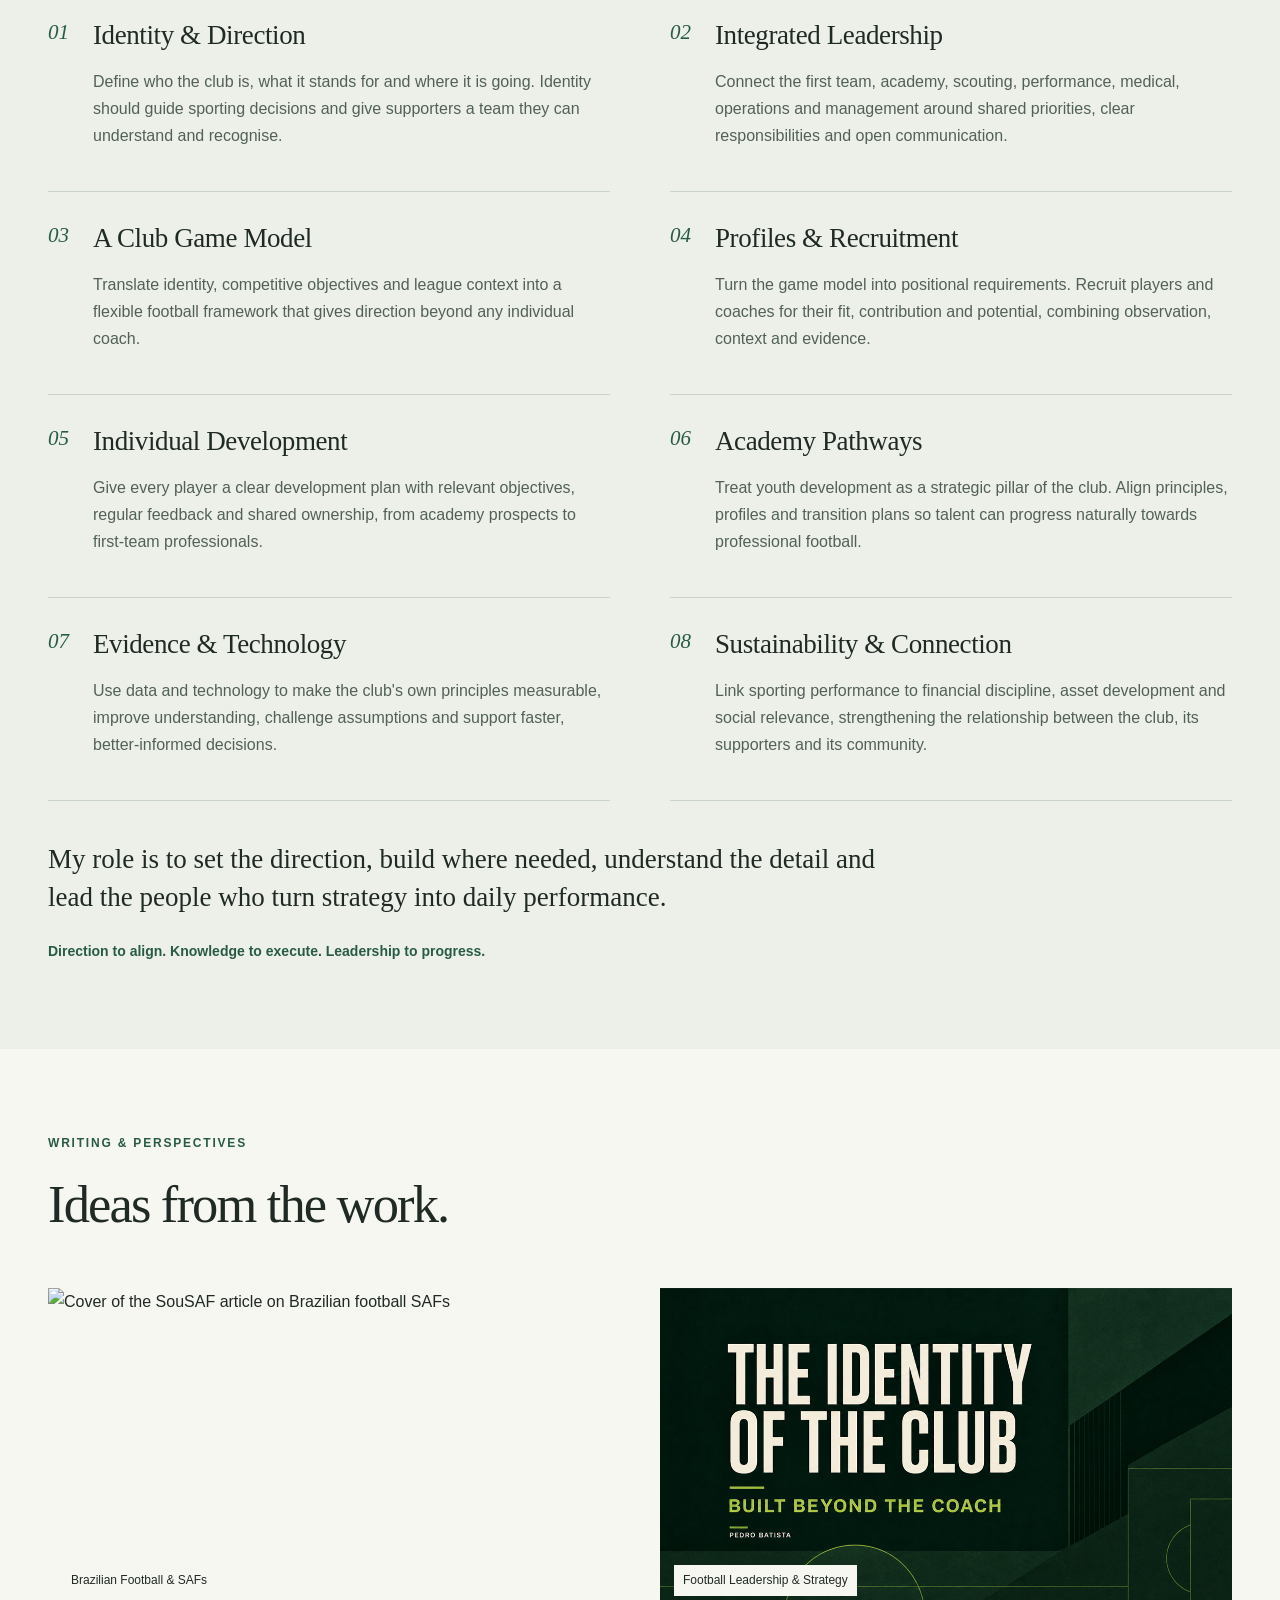
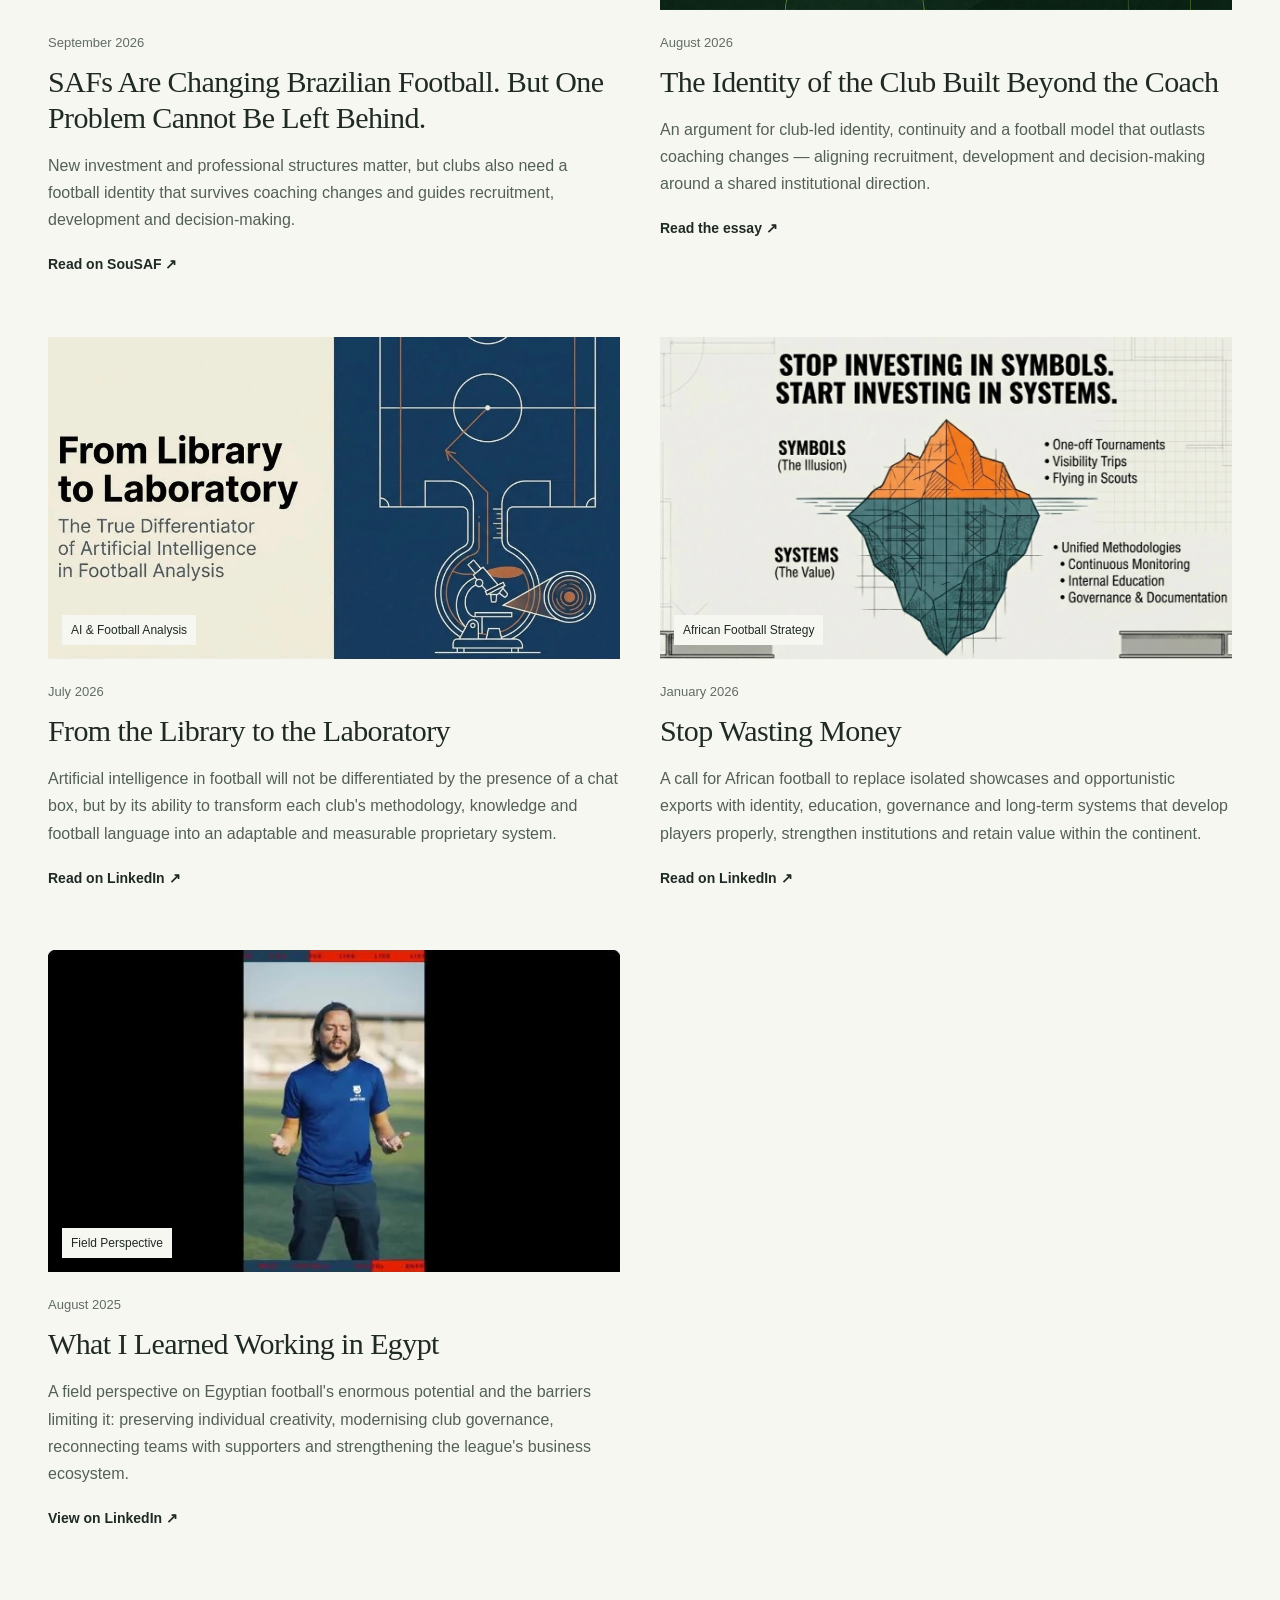
==== commit b48c1b68: "Add SouSAF column article" ====
--- a/index.html
+++ b/index.html
@@ -41,8 +41,22 @@
           <strong>Direction to align. Knowledge to execute. Leadership to progress.</strong>
         </div>
       </div>
-    </section><section class="writing" id="insights"><div class="shell"><div class="section-heading"><p class="eyebrow">Writing & perspectives</p><h2>Ideas from the work.</h2></div><div class="insights-grid">
-          <article class="insight-card reveal">
+    </section><section class="writing" id="insights"><div class="shell"><div class="section-heading"><p class="eyebrow">Writing & perspectives</p><h2>Ideas from the work.</h2></div><div class="insights-grid">
+          <article class="insight-card reveal">
+            <a href="https://sousaf.com.br/as-safs-estao-mudando-o-futebol-brasileiro-mas-ha-um-problema-que-nao-pode-ficar-para-tras/" target="_blank" rel="noopener" aria-label="Read SAFs Are Changing Brazilian Football on SouSAF">
+              <div class="insight-image">
+                <img src="assets/images/insights/safs-football-brazil.png" alt="Cover of the SouSAF article on Brazilian football SAFs" width="1344" height="768" loading="lazy">
+                <span>Brazilian Football &amp; SAFs</span>
+              </div>
+              <div class="insight-copy">
+                <p>September 2026</p>
+                <h3>SAFs Are Changing Brazilian Football. But One Problem Cannot Be Left Behind.</h3>
+                <div>New investment and professional structures matter, but clubs also need a football identity that survives coaching changes and guides recruitment, development and decision-making.</div>
+                <strong>Read on SouSAF <span aria-hidden="true">↗</span></strong>
+              </div>
+            </a>
+          </article>
+          <article class="insight-card reveal">
             <a href="https://identity-beyond-the-coach.pedrocb.chatgpt.site/" target="_blank" rel="noopener" aria-label="Read The Identity of the Club Built Beyond the Coach">
               <div class="insight-image">
                 <img src="assets/images/insights/identity-beyond-the-coach.png" alt="Cover of The Identity of the Club Built Beyond the Coach" width="1200" height="630" loading="lazy">
@@ -115,4 +129,4 @@
           <button class="contact-link share-contact" type="button" data-share><span>Share portfolio</span><strong>Send this page ↗</strong></button>
         </div>
       </div>
-    </section></main><footer class="shell"><strong>Pedro Batista</strong><span>Football Executive</span><a href="#home">Back to top ↑</a></footer><div class="toast" role="status" aria-live="polite"></div></body></html>+    </section></main><footer class="shell"><strong>Pedro Batista</strong><span>Football Executive</span><a href="#home">Back to top ↑</a></footer><div class="toast" role="status" aria-live="polite"></div></body></html>
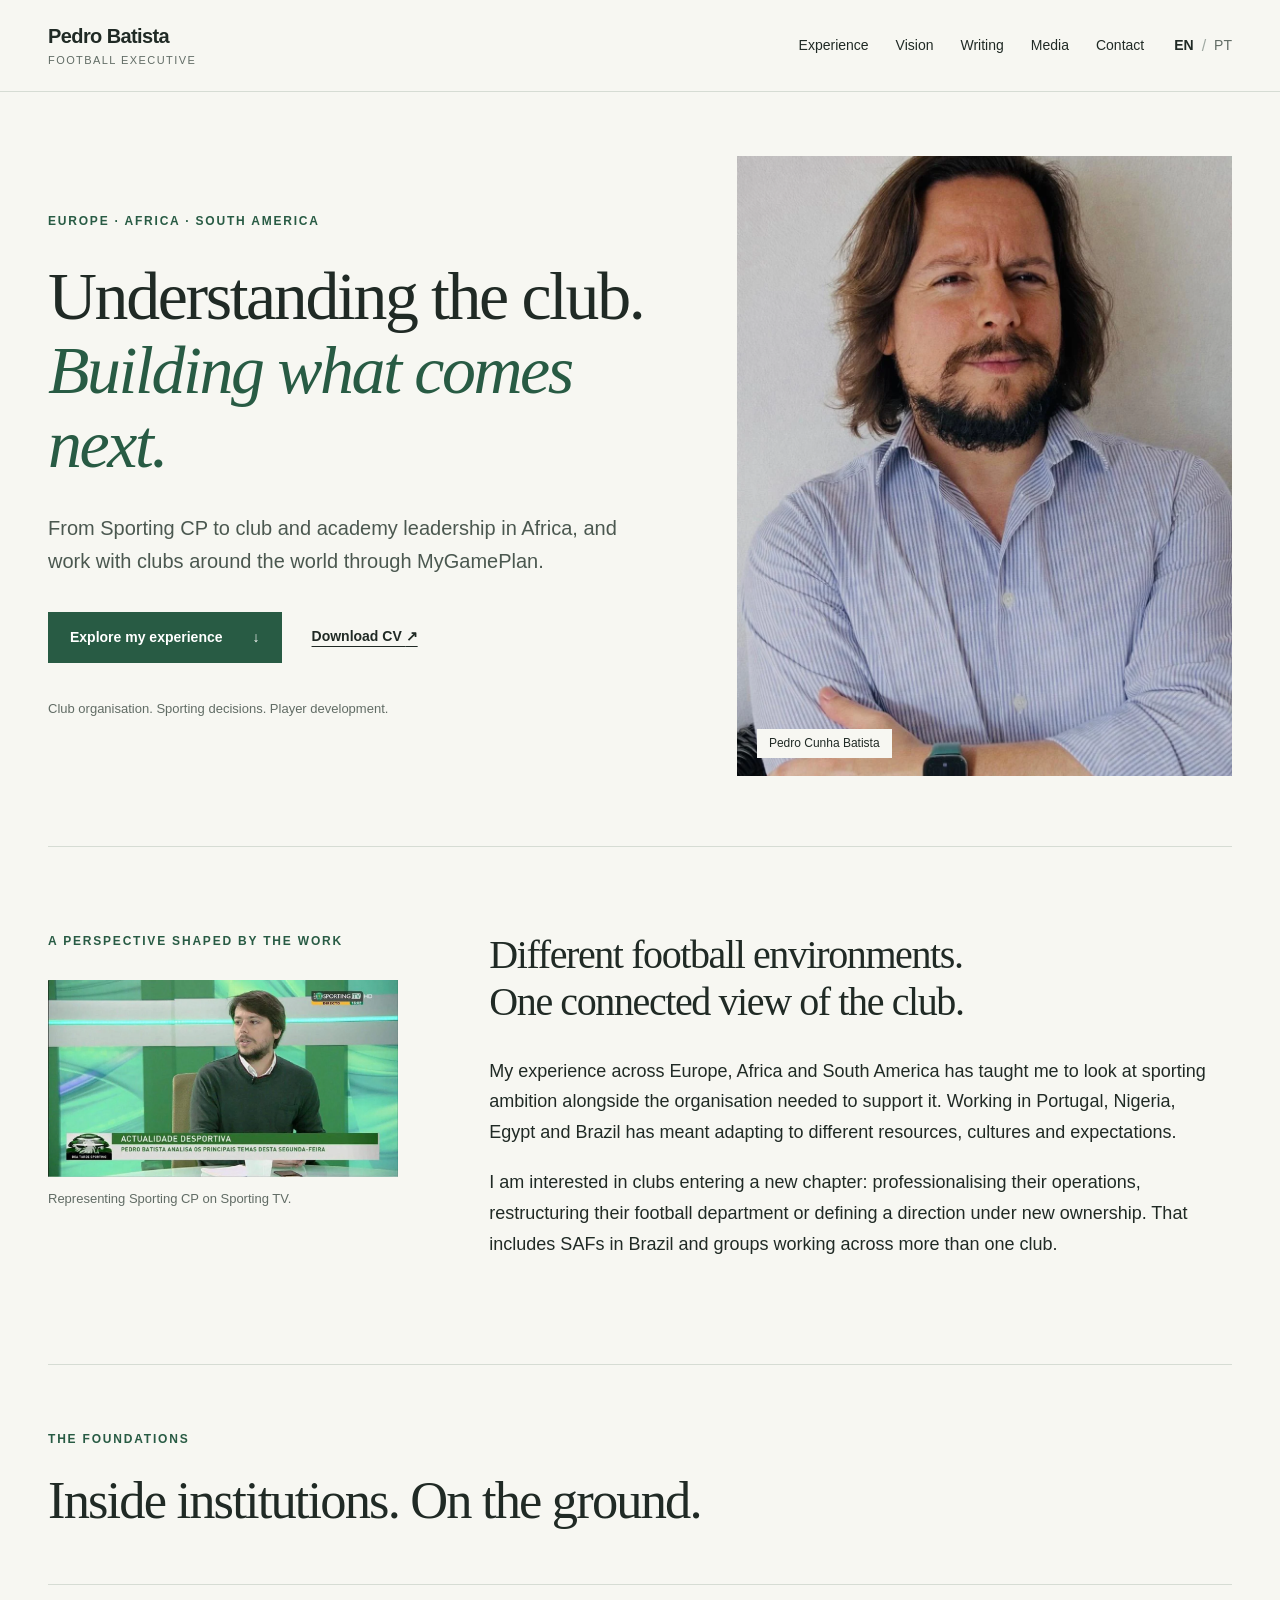
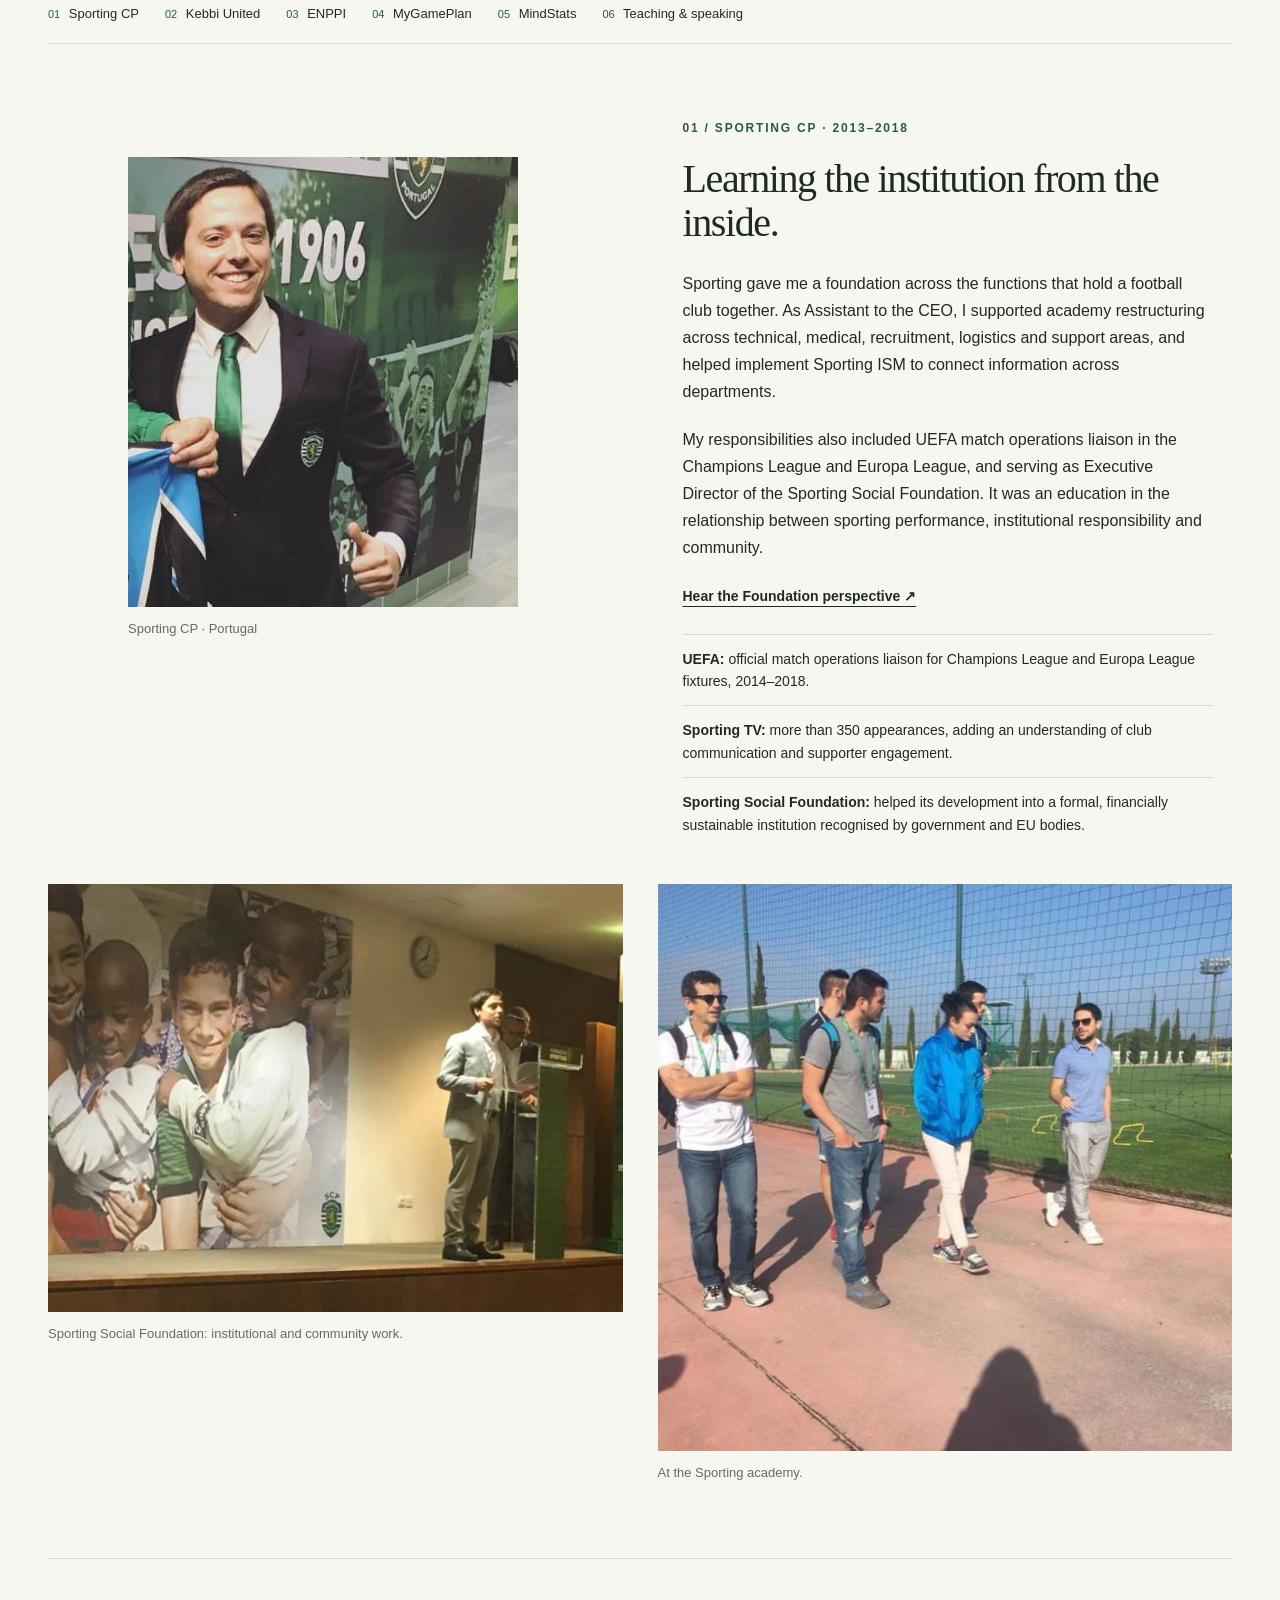
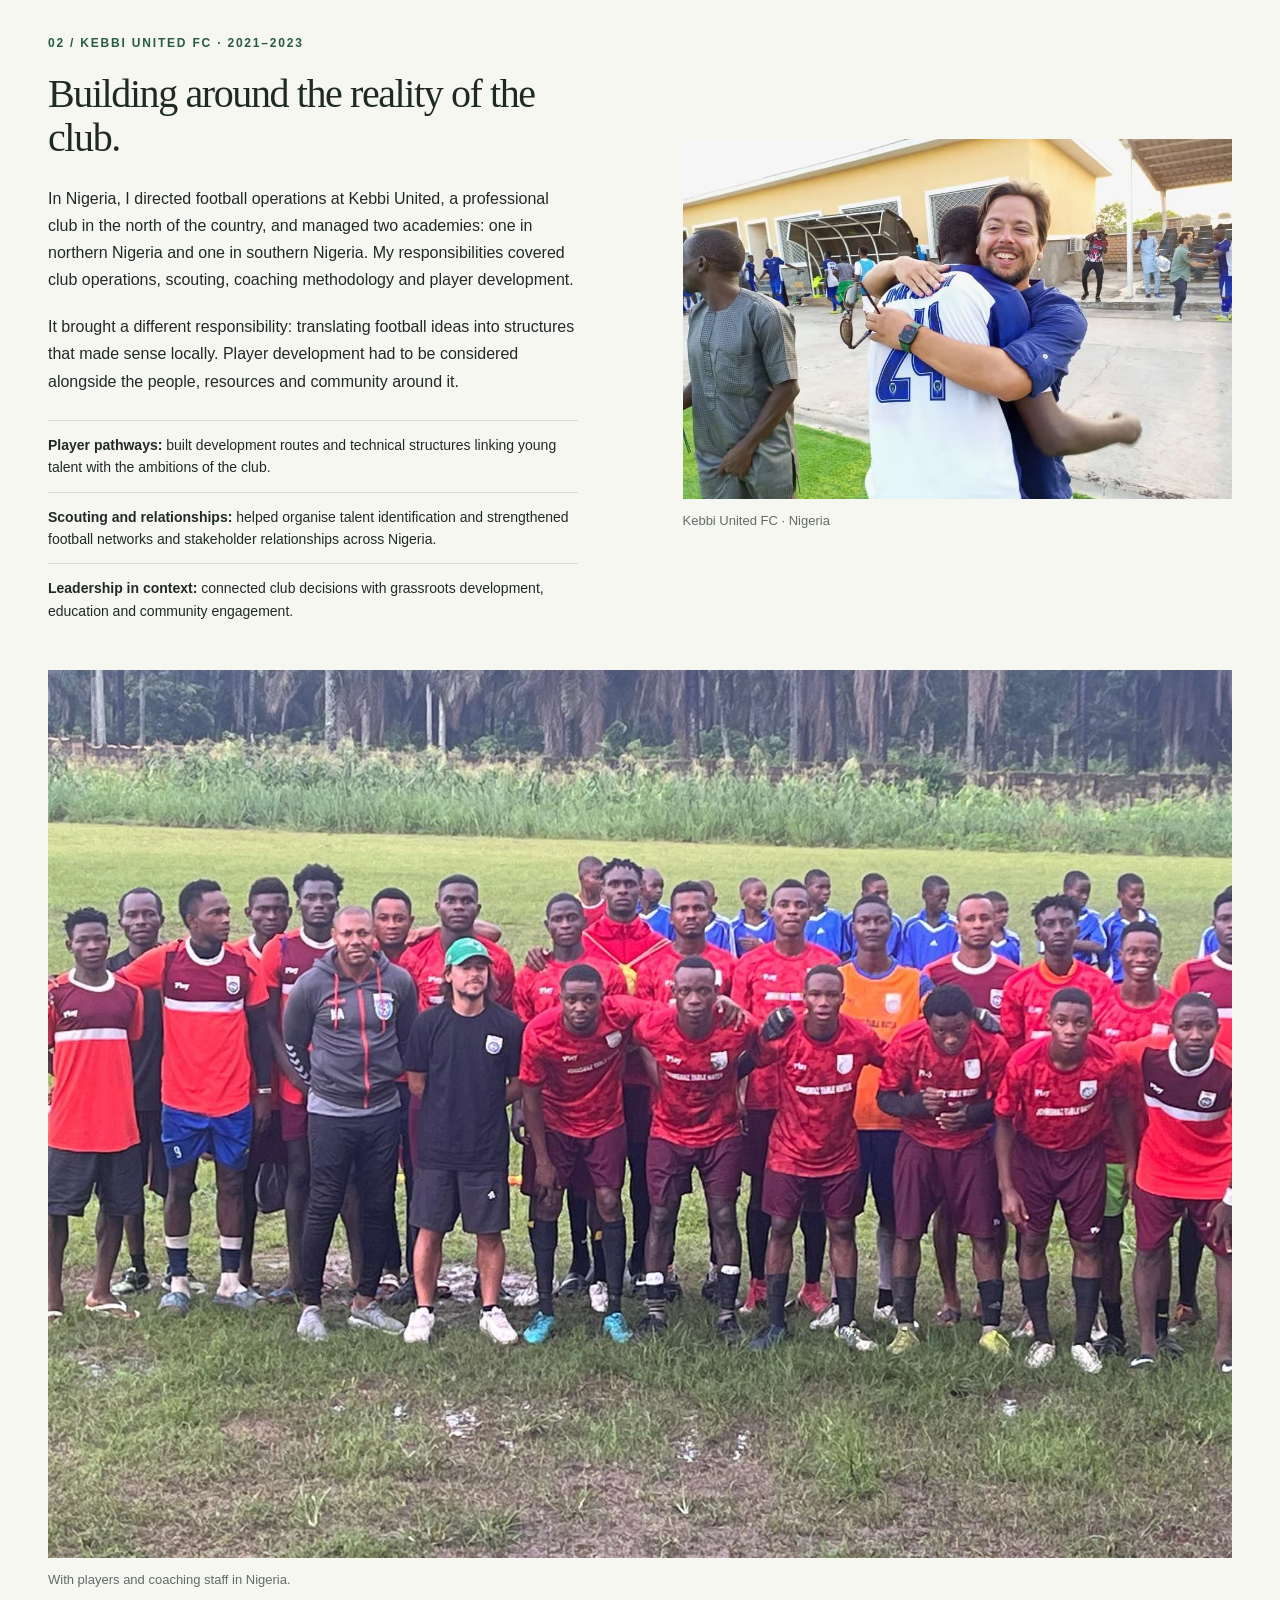
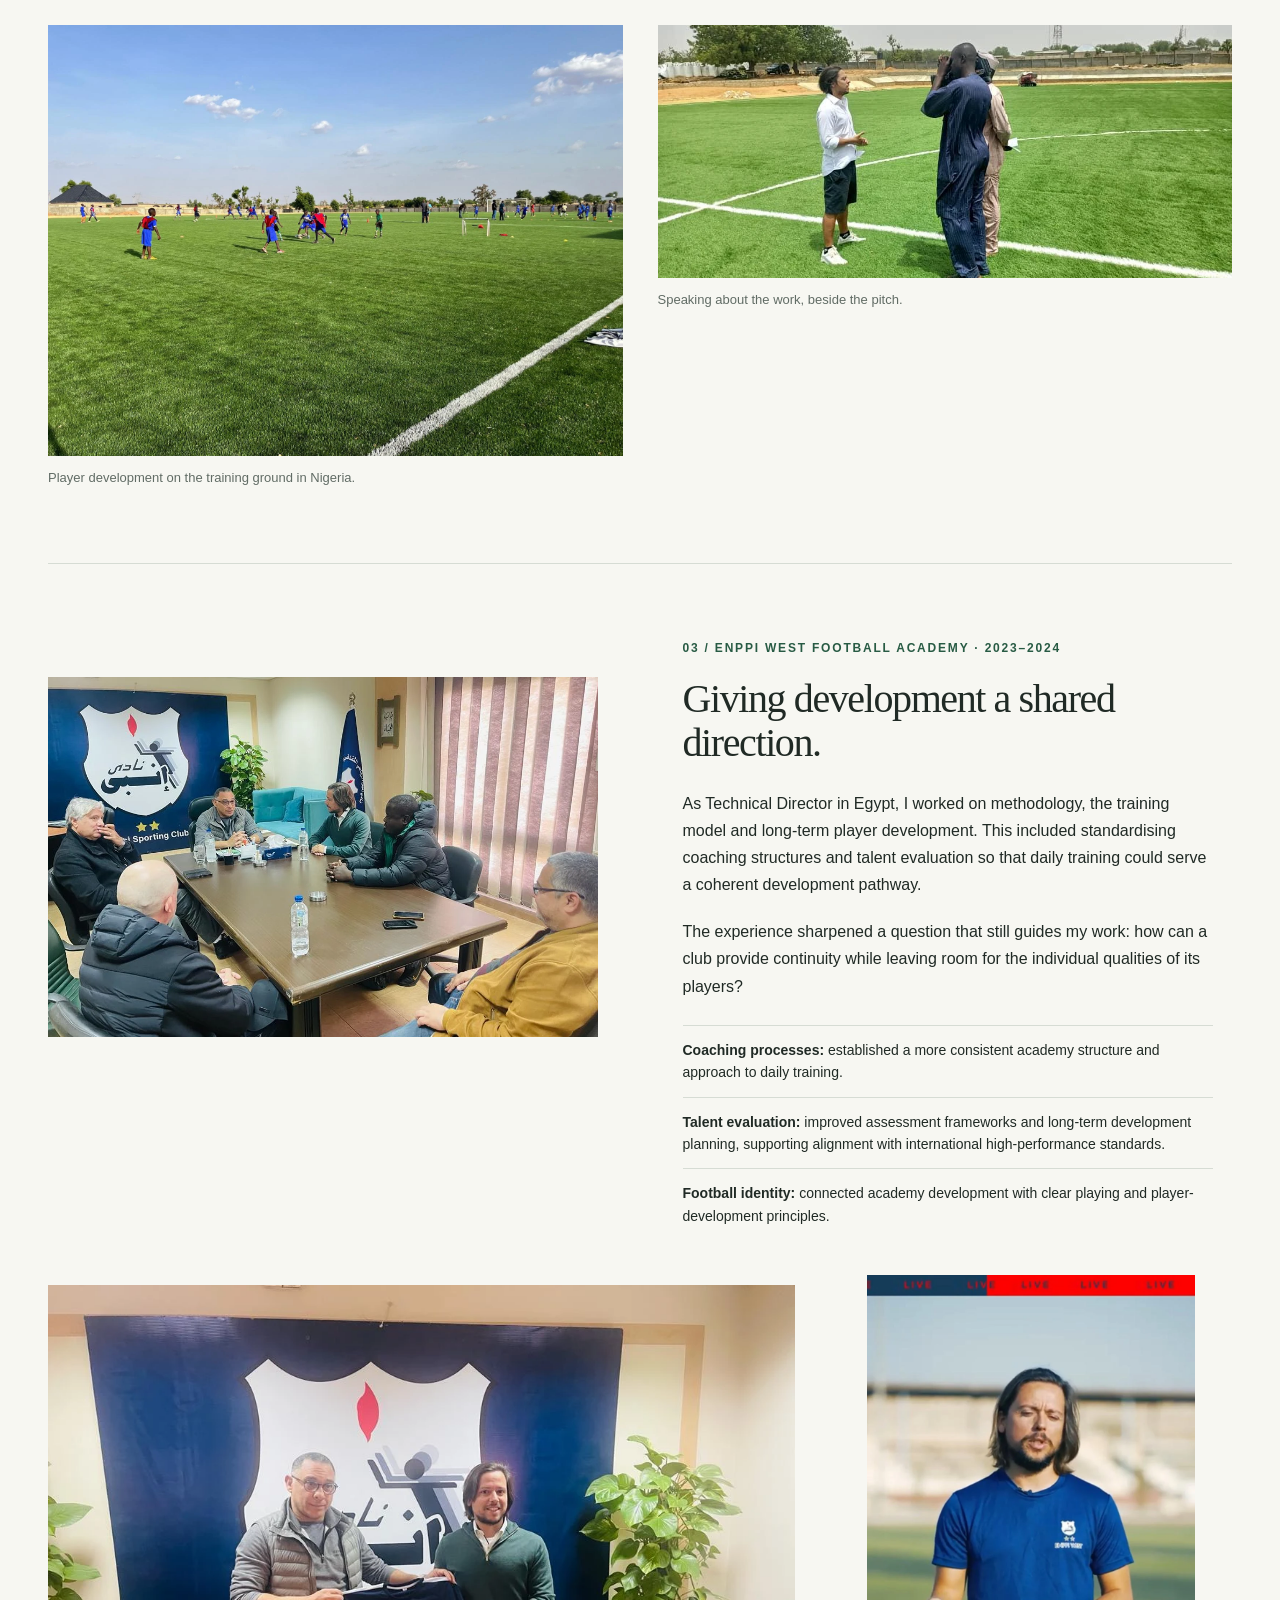
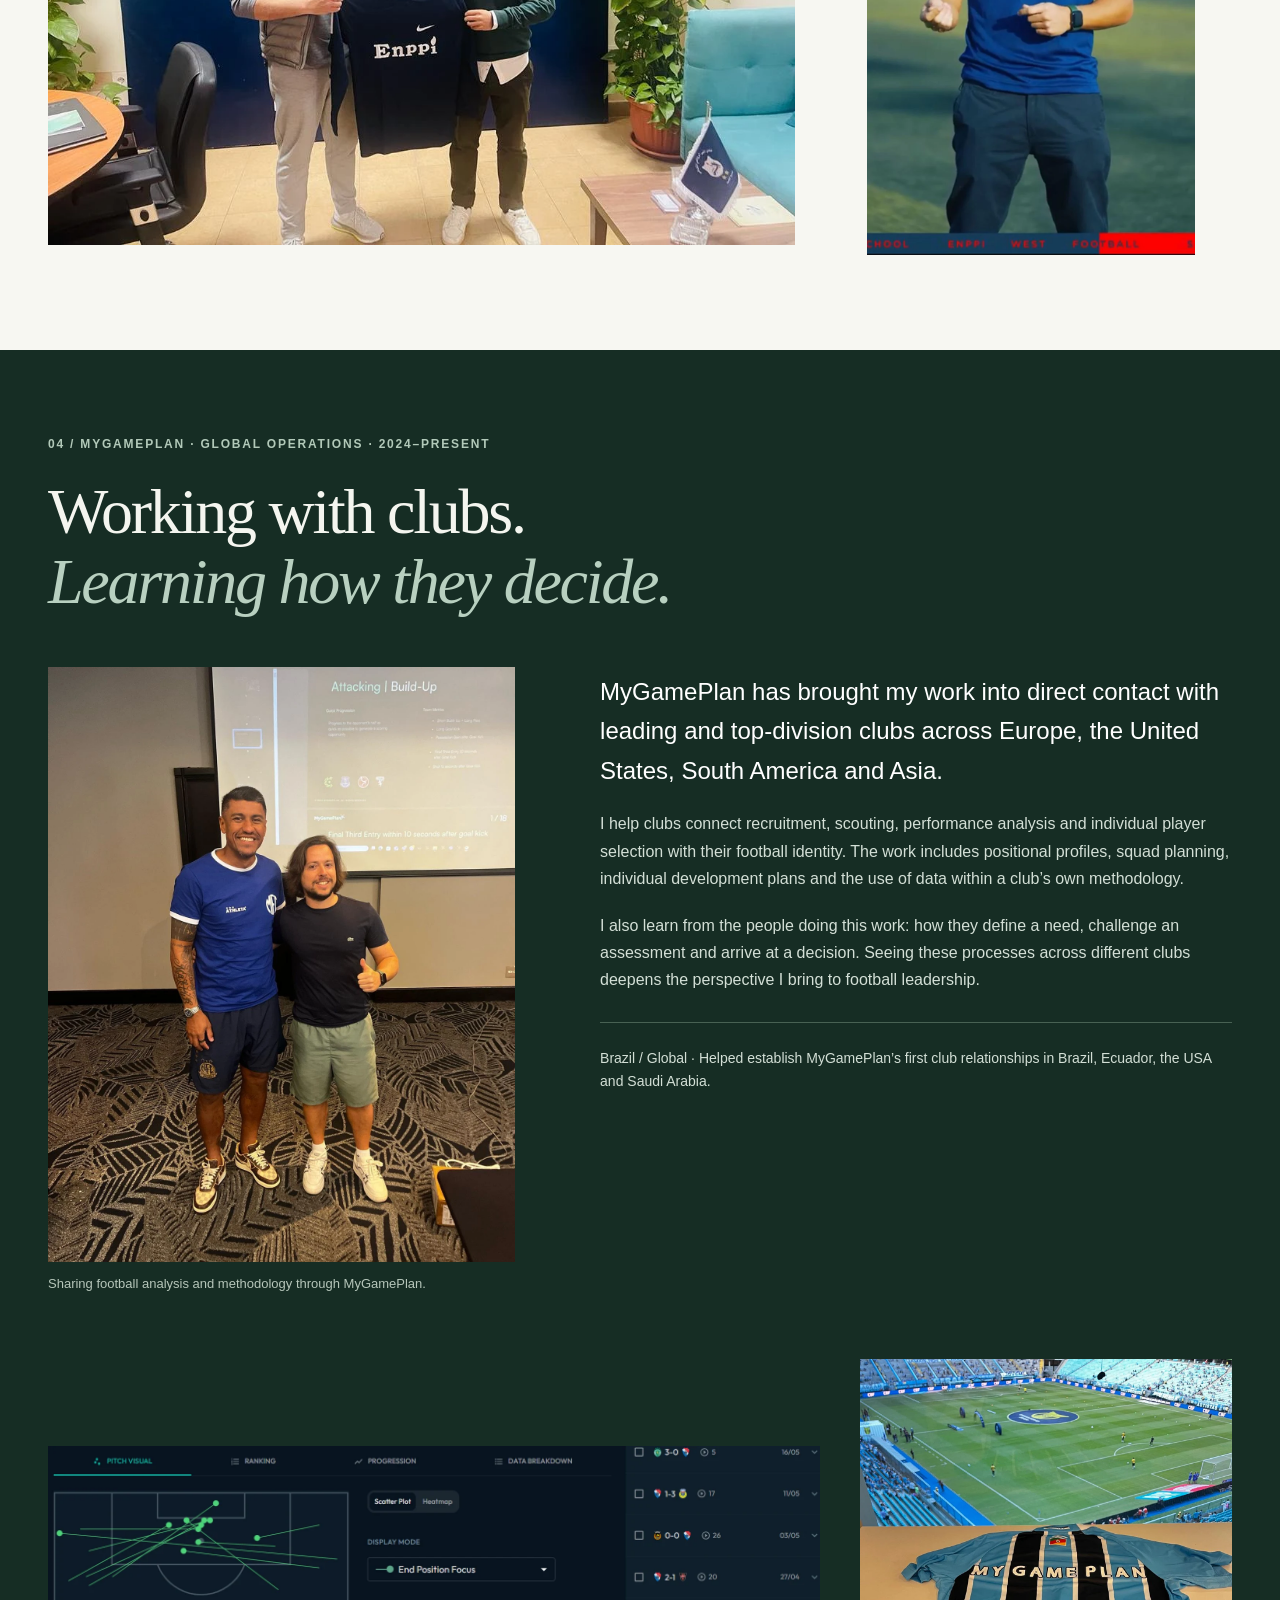
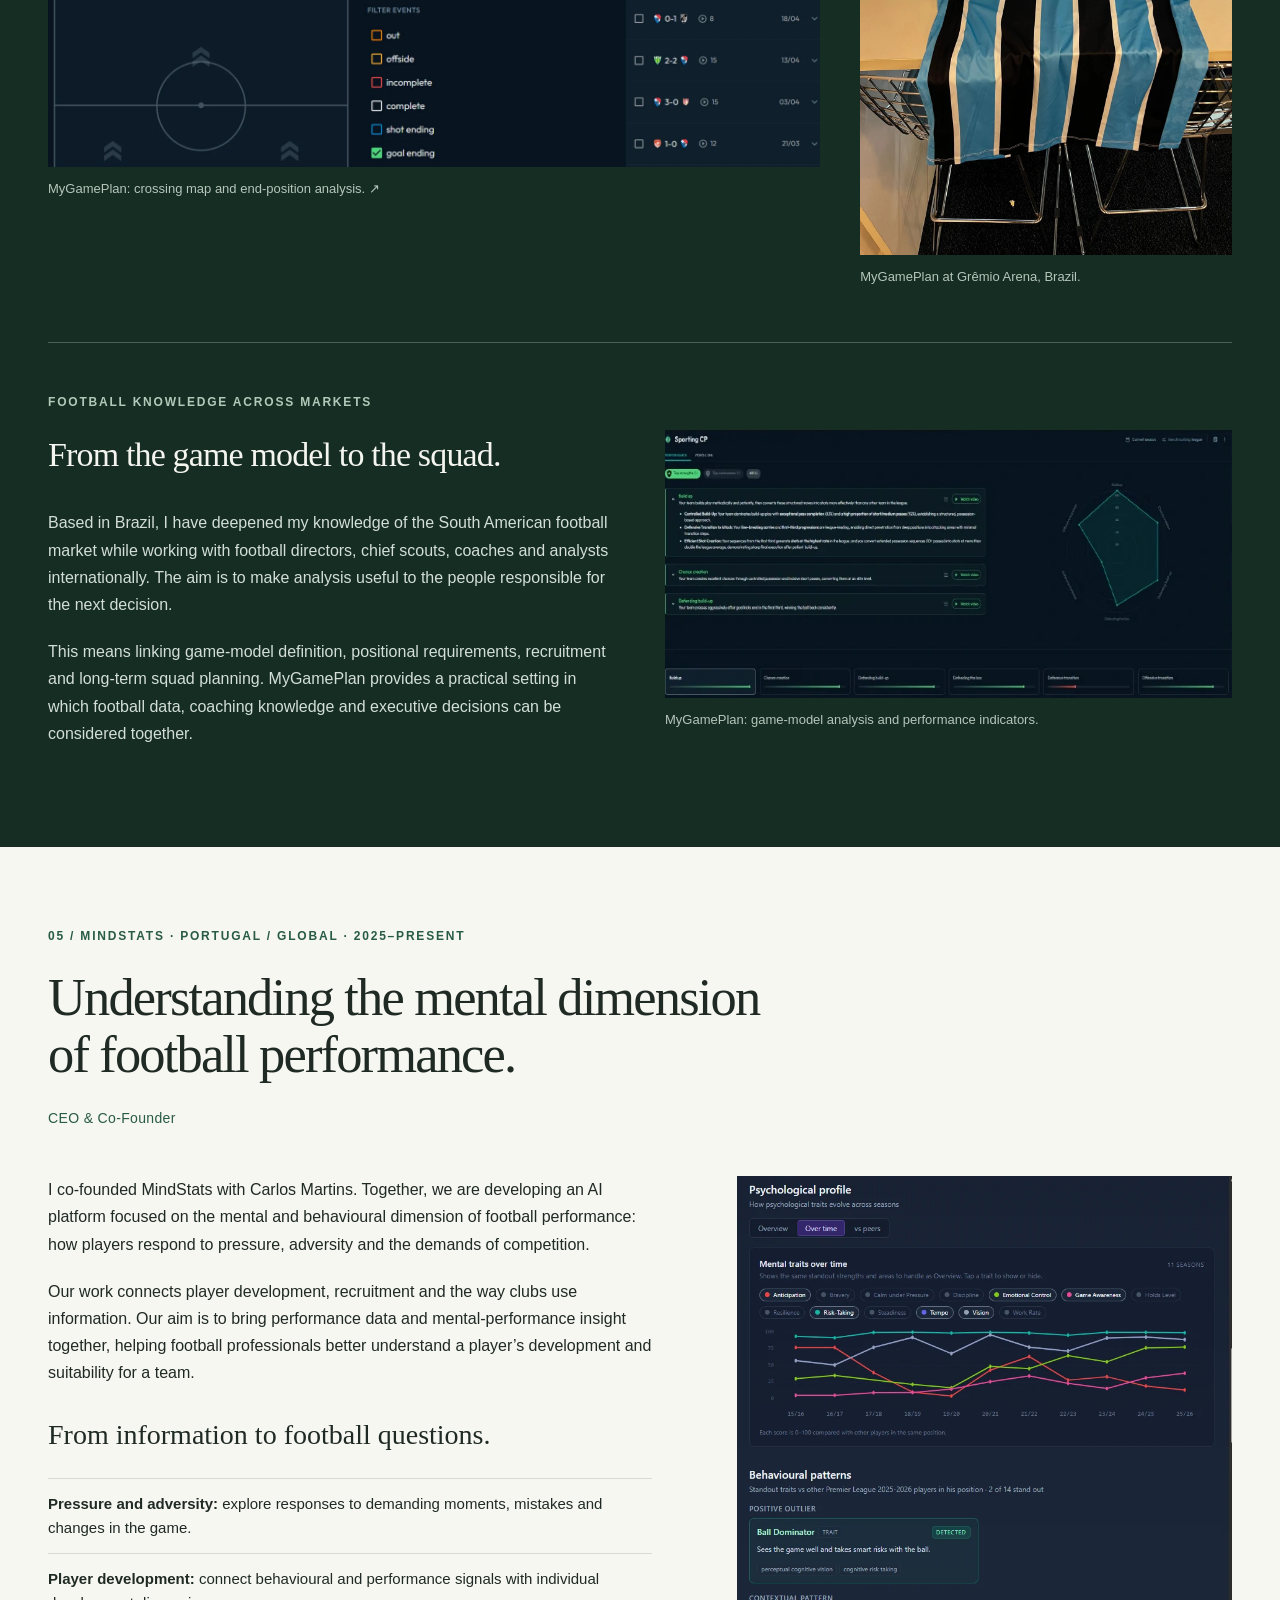
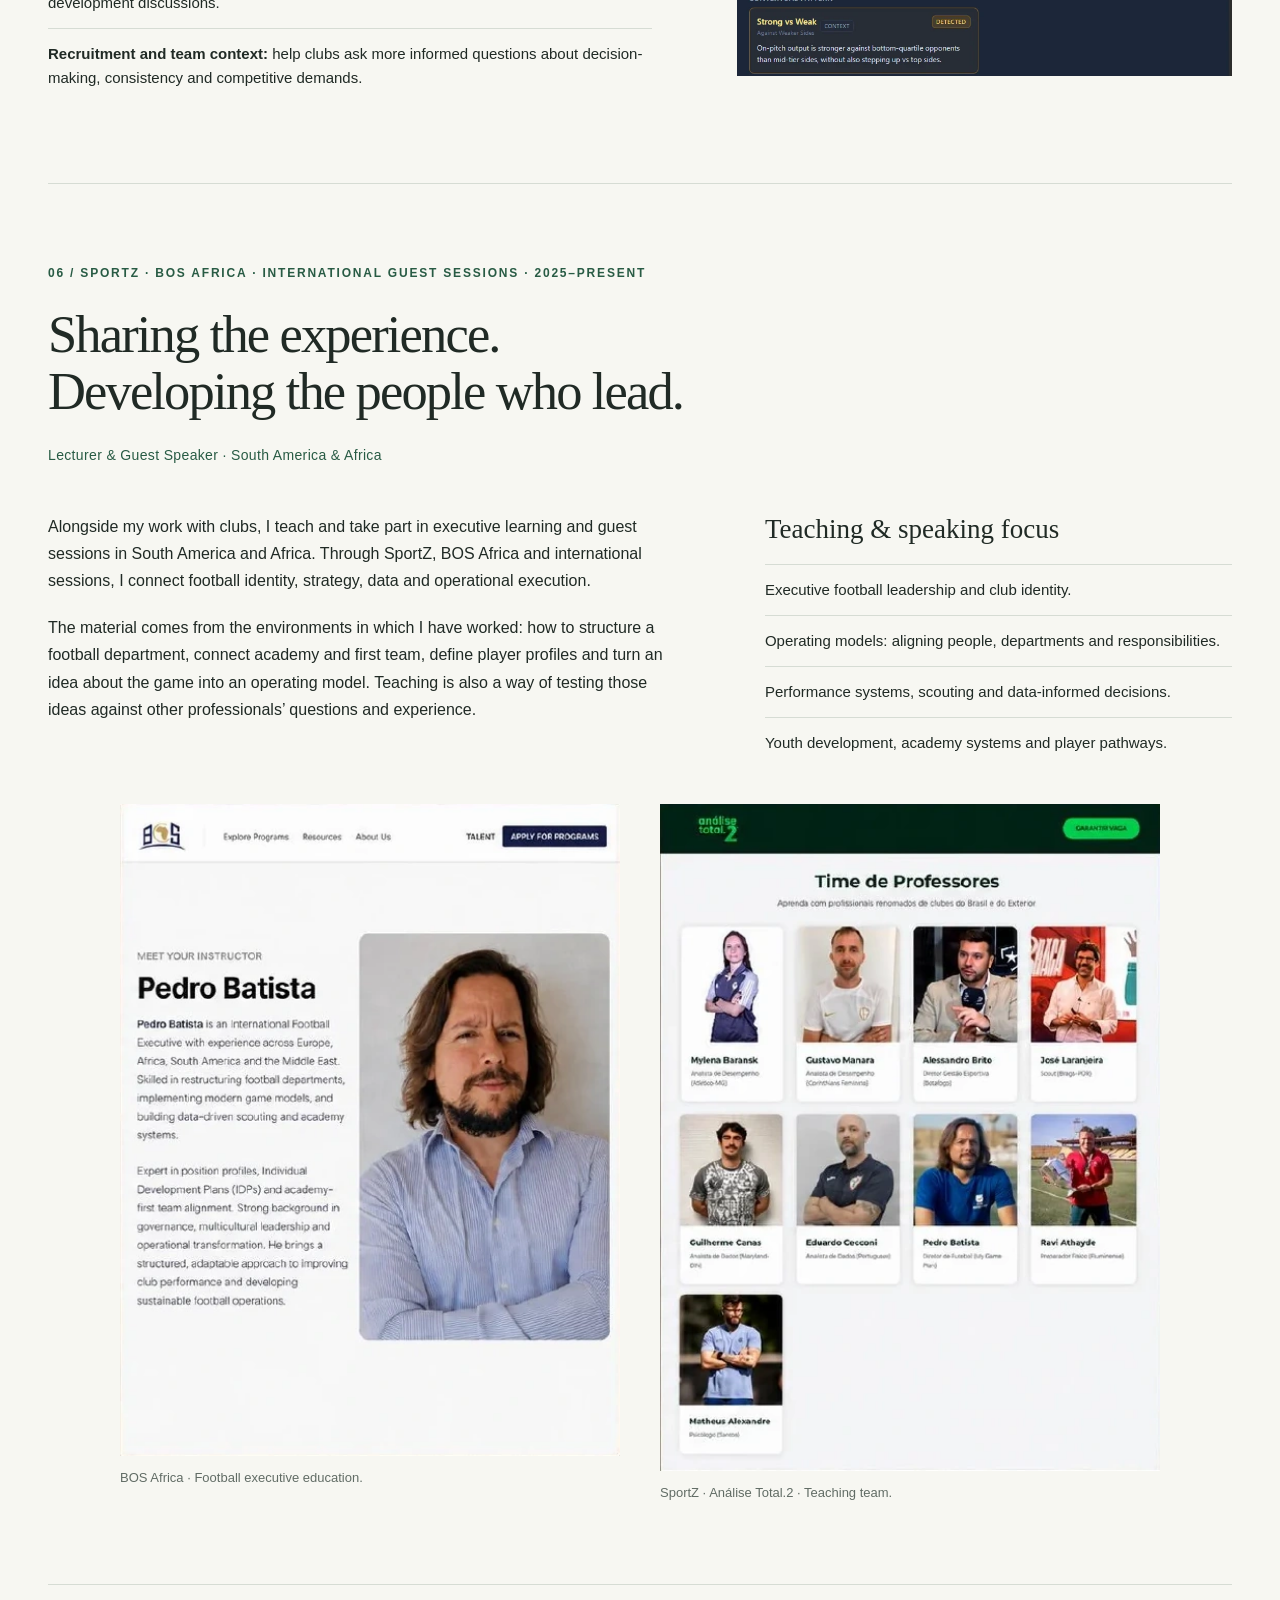
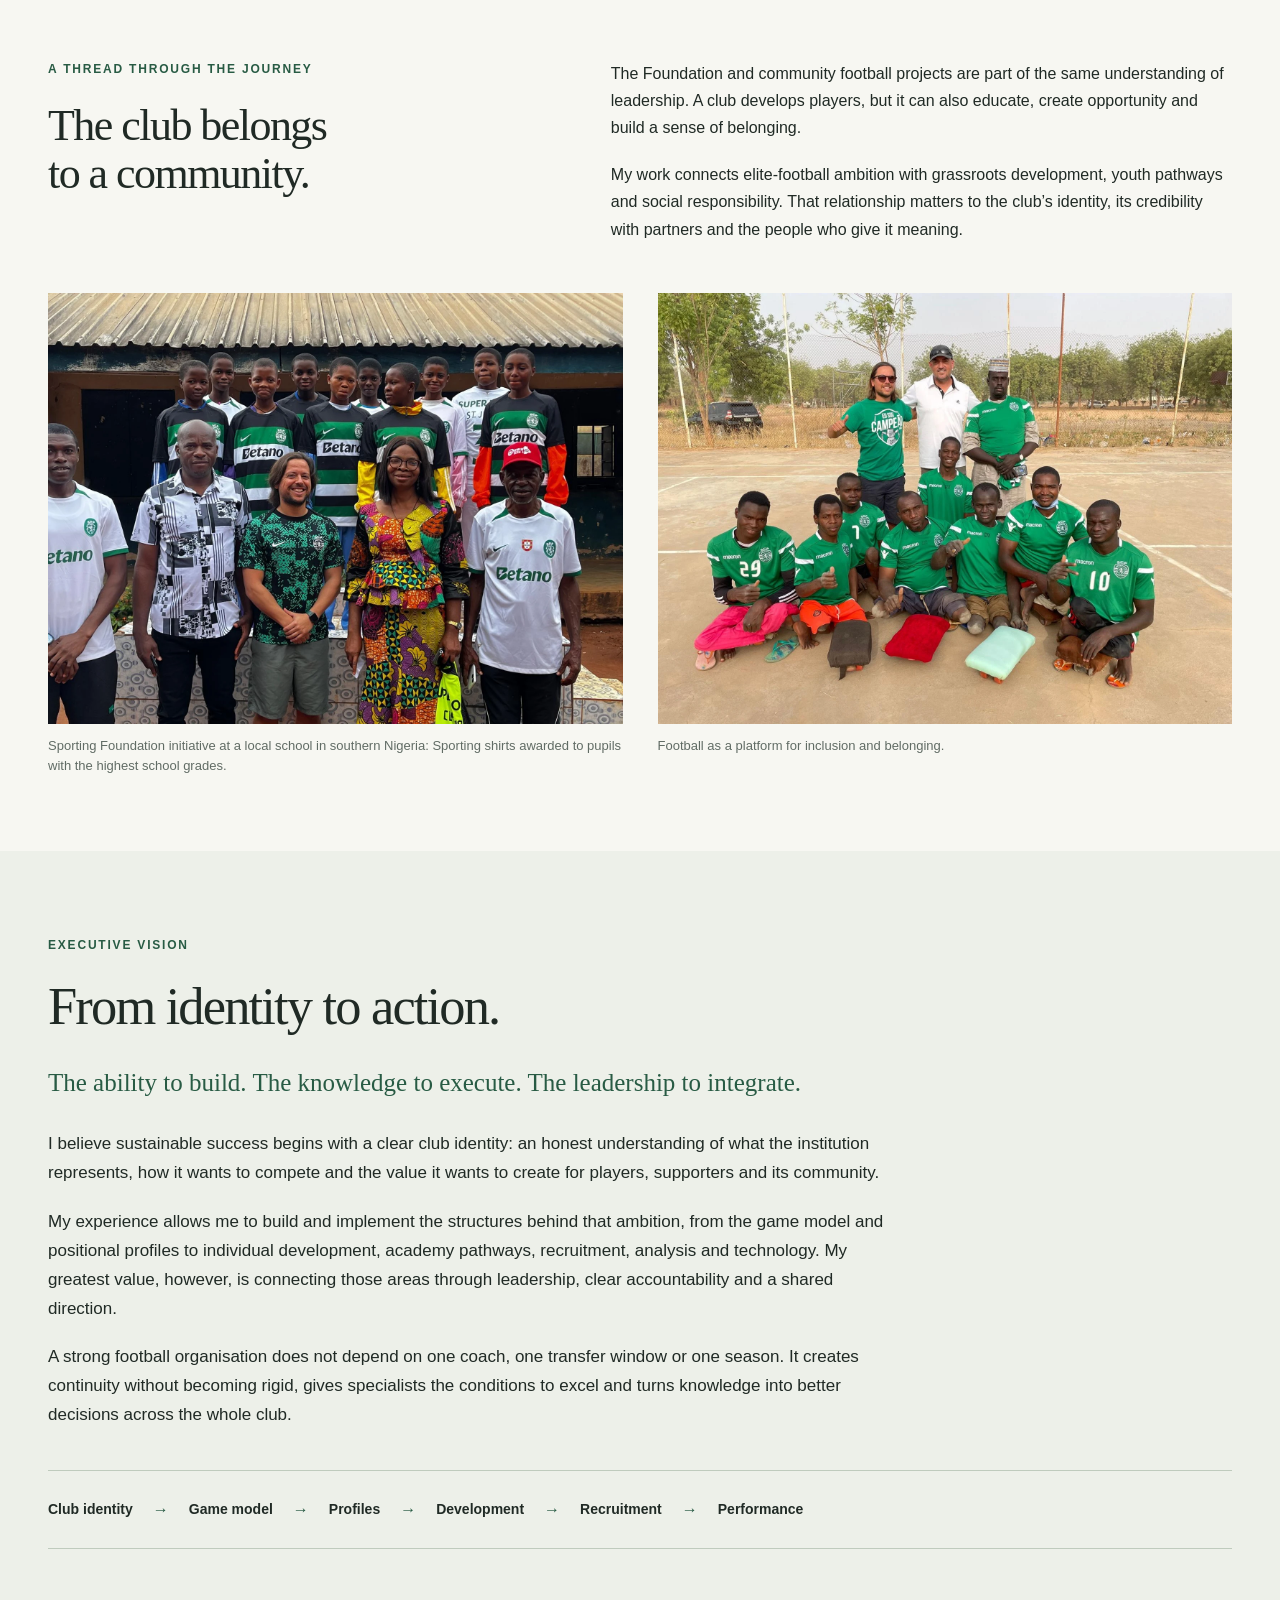
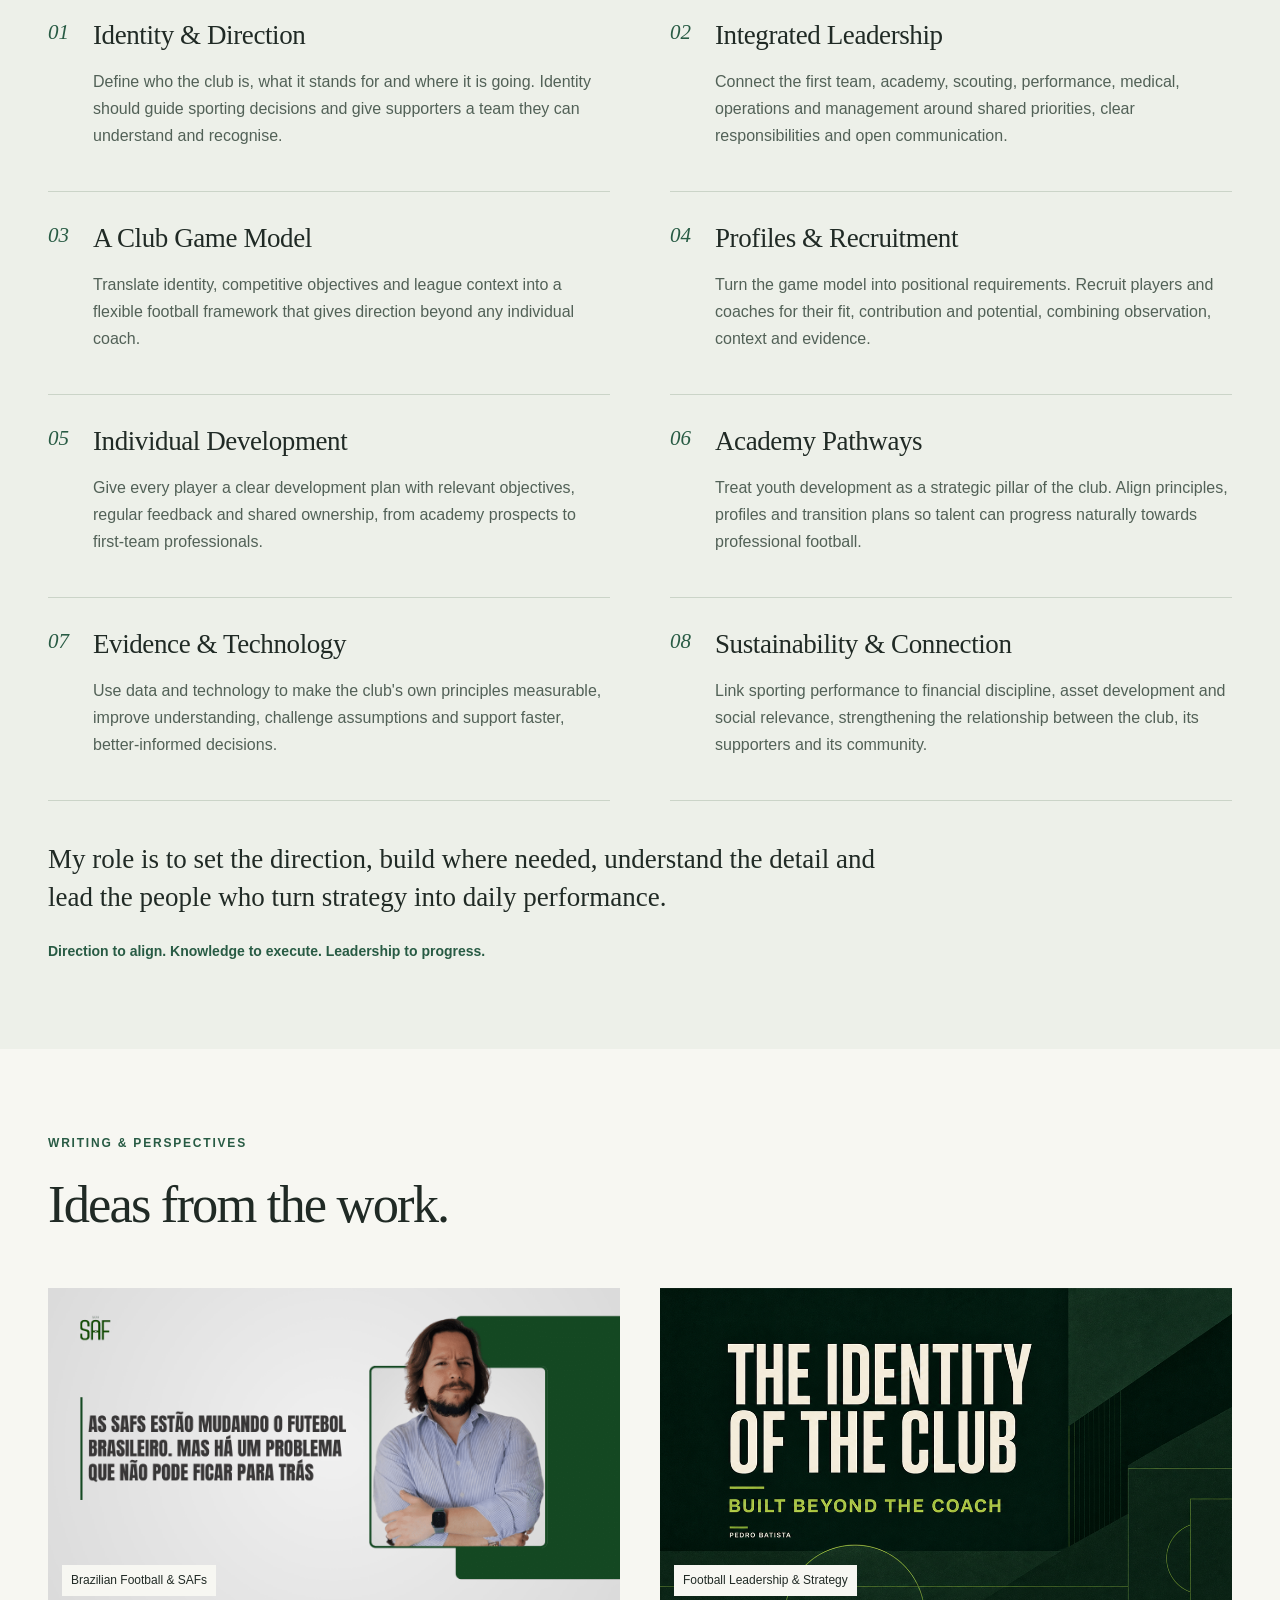
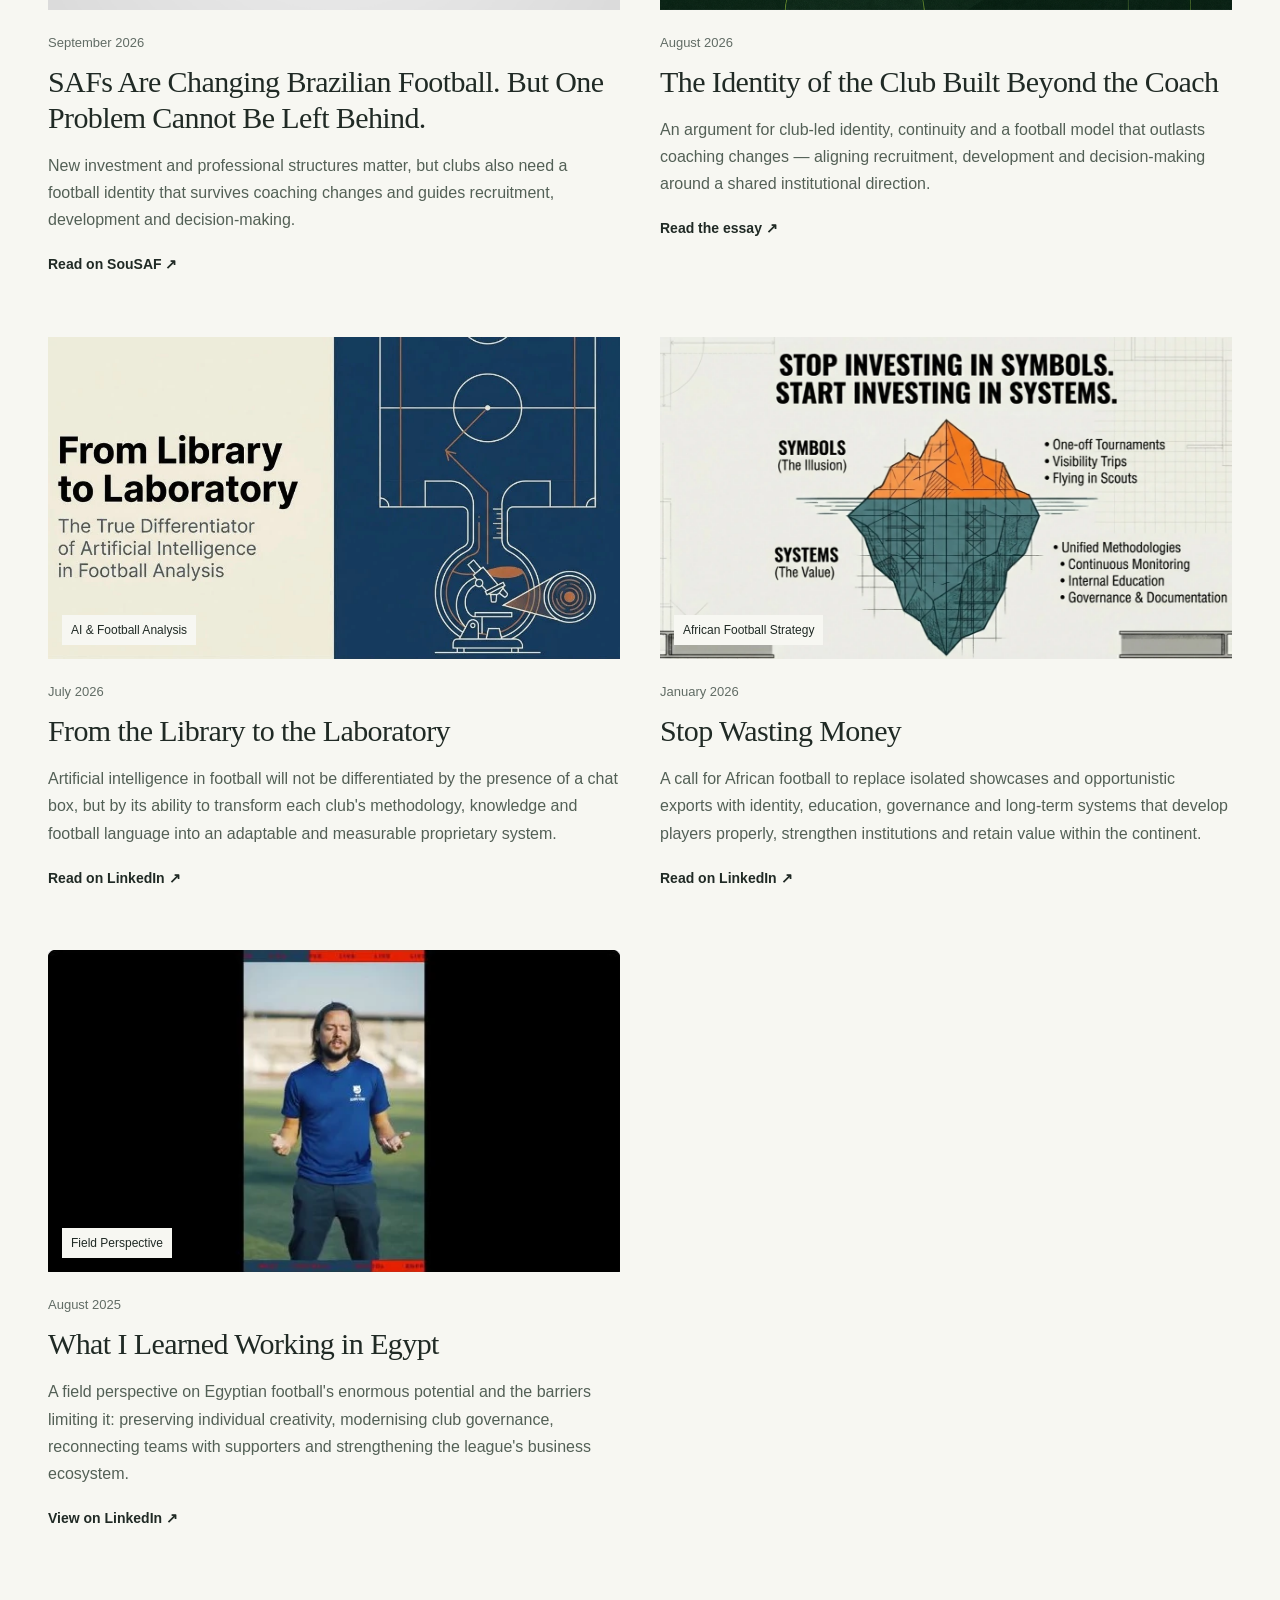
==== commit 0f9a8946: "Fix SouSAF article cover" ====
--- a/index.html
+++ b/index.html
@@ -45,7 +45,7 @@
           <article class="insight-card reveal">
             <a href="https://sousaf.com.br/as-safs-estao-mudando-o-futebol-brasileiro-mas-ha-um-problema-que-nao-pode-ficar-para-tras/" target="_blank" rel="noopener" aria-label="Read SAFs Are Changing Brazilian Football on SouSAF">
               <div class="insight-image">
-                <img src="assets/images/insights/safs-football-brazil.png" alt="Cover of the SouSAF article on Brazilian football SAFs" width="1344" height="768" loading="lazy">
+                <img src="safs-football-brazil.png" alt="Cover of the SouSAF article on Brazilian football SAFs" width="1344" height="768" loading="lazy">
                 <span>Brazilian Football &amp; SAFs</span>
               </div>
               <div class="insight-copy">
